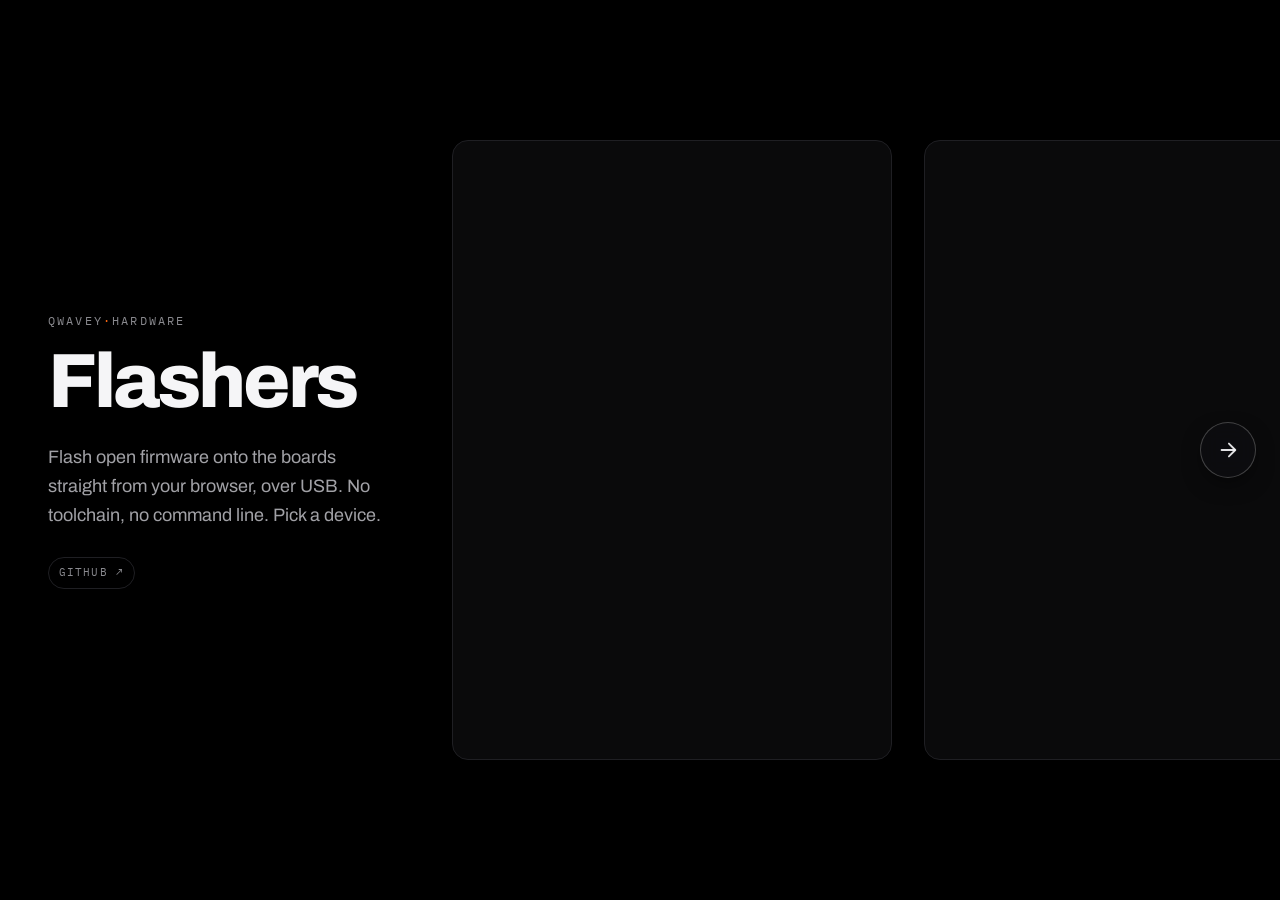
==== index.html @ 1fc9cad4 "hub: real inertia scroll + cheap hover paint during scroll Two things:    1. Scroll now has proper v" ====
<!doctype html>
<html lang="en">
<head>
<meta charset="utf-8">
<meta name="viewport" content="width=device-width, initial-scale=1">
<title>Flashers</title>
<meta name="description" content="Browser flashers for QWavey hardware. Flash firmware straight from the browser over USB — no toolchain, no command line.">
<meta name="color-scheme" content="dark">
<meta name="theme-color" content="#000000">
<link rel="icon" type="image/svg+xml" href="./favicon.svg">
<link rel="preconnect" href="https://fonts.googleapis.com">
<link rel="preconnect" href="https://fonts.gstatic.com" crossorigin>
<link href="https://fonts.googleapis.com/css2?family=Archivo:wght@400;500;600;700;800&family=IBM+Plex+Mono:wght@400;500;600&display=swap" rel="stylesheet">
<link rel="stylesheet" href="./css/style.css">
<style>
  /* ---- horizontal-scroll filmstrip ------------------------------------
     Layout: a fixed <header class="mast"> on the left, a horizontally-
     scrolling row of cards to its right. Vertical scroll is disabled;
     mouse-wheel deltaY is translated to scrollLeft by the script at the
     bottom of <body>. Native two-finger touchpad horizontal (deltaX) and
     Shift+wheel pass through unchanged. On phones (<640px) it falls back
     to a vertical stack. */

  /* Make <body> the scroll container (not <html>). Chromium in particular
     defers to whichever element gets explicit overflow AND has content
     wider than the viewport; when both got overflow-x:auto, one of them
     ended up as the actual scroller and window.scrollBy wrote to the
     wrong one, so mouse-wheel remap never moved the view. Now body is
     unambiguously the scroller and the JS writes to body.scrollLeft. */
  html {
    height: 100vh; height: 100svh;
    overflow: hidden;
    -webkit-tap-highlight-color: transparent;
  }
  * { -webkit-tap-highlight-color: transparent; }
  body {
    overflow-x: auto; overflow-y: hidden;
    height: 100vh; height: 100svh;
    /* NO `scroll-behavior: smooth` here — it caused the "slower =
       faster" bug. Reason: with smooth scroll on, `scrollLeft` returns
       the mid-animation interpolated value, so when back-to-back wheel
       events read scrollLeft to compute their next target they sample
       a value that hasn't caught up yet, and each event effectively
       overrides the previous instead of adding on top of it. JS below
       handles the smoothing with an explicit target-tracked lerp. */
    scroll-behavior: auto;
    scrollbar-width: none;      /* Firefox */
    -ms-overflow-style: none;   /* IE / old Edge */
    flex-direction: row; align-items: stretch;
    padding: 0; gap: 0;
  }
  body::-webkit-scrollbar { width: 0; height: 0; display: none; }

  /* --- fixed mast on the left, does NOT scroll with the cards --- */
  .mast {
    position: fixed; left: 0; top: 0;
    width: min(420px, 34vw); height: 100vh;
    padding: 40px 32px 40px 48px;
    display: flex; flex-direction: column; justify-content: center;
    text-align: left; margin: 0;
    background: linear-gradient(90deg, var(--black) 78%, rgba(0,0,0,0));
    z-index: 5; pointer-events: auto;
  }
  .mast h1 { font-size: clamp(48px, 6vw, 88px); line-height: .95; }
  .mast .eyebrow, .mast p { margin-left: 0; margin-right: 0; }
  .mast .mast-github {
    margin-top: 28px; font-family: "IBM Plex Mono", ui-monospace, monospace;
    font-size: 11px; letter-spacing: 0.1em; text-transform: uppercase;
    color: var(--gray-2); text-decoration: none; align-self: flex-start;
    padding: 6px 10px; border: 1px solid var(--line-1); border-radius: 999px;
    transition: color var(--d-2) var(--e-out), border-color var(--d-2) var(--e-out);
  }
  .mast .mast-github:hover { color: var(--white); border-color: var(--line-2); }

  /* --- .wrap becomes the horizontal filmstrip; left-padded to clear the
         fixed mast, right-padded so the last card has breathing room ---
         NOTE: perspective MUST NOT live on .wrap. Per CSS spec, `perspective`
         on an ancestor creates a new containing block for `position: fixed`
         descendants — the mast (which is inside .wrap) was then positioning
         itself relative to .wrap and scrolling horizontally with the cards
         instead of staying pinned to the viewport. Perspective now lives on
         .grid so only the cards get the 3D reference frame. */
  .wrap {
    max-width: none; width: auto;
    display: flex; flex-direction: row; align-items: center;
    gap: 32px; padding: 48px 96px 48px calc(min(420px, 34vw) + 32px);
    min-height: 100vh;
  }

  .grid {
    display: flex; flex-direction: row; gap: 32px;
    grid-template-columns: none;
    flex-shrink: 0;
    /* No perspective needed anymore — we swapped the 3D tilt for a flat
       lift + shadow hover (the pattern the ESP UI actually uses). */
  }

  /* --- card sizing (horizontal filmstrip variant) ---
     Deliberately ONE .card block, not two, and NO `animation` on it.
     The earlier version had a `cardFloat` animation with fill-mode:both
     that kept `transform: scale(1)` applied at animation-cascade level,
     which beats the JS-set inline `element.style.transform` in the
     cascade — the Dock fisheye was being written but immediately
     overridden by the animation's final keyframe. Not any more. */
  .card {
    position: relative;                       /* anchor for the repo chip */
    width: min(440px, 80vw); flex-shrink: 0;
    height: min(620px, 80vh);
    grid-template-rows: 1fr auto;
    z-index: 1;
    /* `contain: layout style paint` isolates the card from the rest of
       the page: transform/style changes inside a card can no longer
       force siblings or ancestors to re-layout. Big win because the JS
       Dock loop writes transform on cards every frame — without
       containment each write forces the grid to re-flow. */
    contain: layout style paint;
    /* Off-screen cards during horizontal scroll: skip rendering. The
       browser only paints cards near or in the viewport; scrolling
       becomes cheap because there's nothing to paint for the cards
       that are still off to the right. Needs an intrinsic size hint
       so the layout is stable BEFORE the browser renders them. */
    content-visibility: auto;
    contain-intrinsic-size: min(440px, 80vw) min(620px, 80vh);
    /* Cancel the .card { animation: cardIn } rule from the shared
       css/style.css. That animation's final keyframe has
       `transform: none` with fill-mode:both, which was overriding the
       JS-set inline transform at the CSS animation cascade level. */
    animation: none !important;
    /* JS writes element.style.transform every frame; do NOT list
       transform in the CSS transition and do NOT set it from a keyframe
       animation. The transition is for hover polish only. */
    transition:
      box-shadow 320ms cubic-bezier(0.4, 0, 0.2, 1),
      filter     320ms cubic-bezier(0.4, 0, 0.2, 1),
      border-color 220ms var(--e-out),
      background   220ms var(--e-out);
    will-change: transform;
    -webkit-tap-highlight-color: transparent;
    -webkit-touch-callout: none;
    outline: none;
  }
  .card .art { flex: 1; min-height: 0; overflow: hidden; }
  .card:focus { outline: none; }
  .card:focus-visible {
    outline: 2px solid rgba(255, 255, 255, 0.5);
    outline-offset: 4px;
  }
  /* Hover polish — no transform here. JS drives the scale. */
  .card:hover {
    border-color: rgba(255, 255, 255, 0.4);
    background: #14141a;
    filter: brightness(1.10);
    box-shadow:
      0 40px 70px -20px rgba(0, 0, 0, 0.95),
      0 0 0 1px rgba(255, 255, 255, 0.10) inset,
      0 0 60px -12px rgba(255, 255, 255, 0.15);
    z-index: 2;
  }
  /* During active scroll, drop the expensive hover paint (large blur
     shadow, filter, extra glow) — the browser was still painting the
     hovered card's shadow every scroll frame even with the doc-coord
     rect cache. `body.scrolling` is toggled by JS while the scroll RAF
     is live; the moment scroll settles the full hover polish returns. */
  body.scrolling .card:hover {
    filter: none;
    box-shadow: 0 12px 24px -12px rgba(0, 0, 0, 0.6);
    background: #101015;
  }

  /* Global cursor-following spotlight. NO CSS transition on transform —
     the previous version had `transition: transform 200ms` which was
     literally the lag the user was seeing (the light was easing toward
     the target instead of following live). JS sets transform directly
     every animation frame from the last known pointer position, so the
     light stays glued to the cursor. */
  .cursor-light {
    position: fixed; pointer-events: none;
    left: 0; top: 0; width: 520px; height: 520px; margin: -260px;
    border-radius: 50%;
    /* Plain rgba white radial — no mix-blend-mode. blend-modes on a
       fixed-position overlay force a full re-composite of everything
       under it on every scroll frame, which was blocking the scroll
       compositor. A slightly whiter gradient without blend gives the
       same "light source" feel and composites at zero cost. */
    background: radial-gradient(
      circle at center,
      rgba(255, 255, 255, 0.09),
      rgba(255, 255, 255, 0.03) 32%,
      rgba(255, 255, 255, 0) 65%
    );
    z-index: 3;
    opacity: 0;
    transform: translate3d(-9999px, -9999px, 0);
    /* Only opacity transitions (fade in/out); position is live. */
    transition: opacity 240ms ease;
    will-change: transform, opacity;
    /* Force its own compositor layer so it doesn't re-paint with the
       card behind it. */
    isolation: isolate;
    backface-visibility: hidden;
  }
  .cursor-light.on { opacity: 1; }
  /* (Removed the per-card ::after sheen and the cardFloat keyframes.
     The global .cursor-light spotlight above supplies the highlight,
     and the JS Dock fisheye drives the scale — the ::after and the
     keyframe animation only fought with them.) */

  /* --- repo chip that lives in the top-right of every card --- */
  .card-repo {
    position: absolute; top: 12px; right: 12px; z-index: 4;
    display: inline-flex; align-items: center; gap: 6px;
    padding: 6px 10px 6px 12px; border-radius: 999px;
    background: rgba(15, 15, 17, 0.72);
    border: 1px solid var(--line-1);
    color: var(--gray-1);
    font-family: "IBM Plex Mono", ui-monospace, monospace;
    font-size: 11px; letter-spacing: 0.06em; text-transform: uppercase;
    text-decoration: none; cursor: pointer;
    backdrop-filter: blur(8px); -webkit-backdrop-filter: blur(8px);
    transition: color var(--d-2) var(--e-out),
                border-color var(--d-2) var(--e-out),
                background var(--d-2) var(--e-out),
                transform var(--d-2) var(--e-out);
  }
  .card-repo:hover {
    color: var(--white); border-color: var(--line-2);
    background: rgba(24, 24, 28, 0.88);
  }
  .card-repo:active { transform: scale(0.96); }
  .card-repo .arr { font-size: 12px; line-height: 1; }

  /* --- scroll-hint: arrow-in-circle at the right edge, pulses toward the
     right; fades on first scroll and dismounts. The old thin scroll-thumb
     at the bottom is gone — it read as a broken control since it moved
     but users kept trying to drag it. --- */
  /* Two mirror hints — one on the right, one on the left. Only the
     right one shows at page load (jump-to-end). Once the user is at or
     near the right edge, the right hint fades out and the left one
     fades in (jump-back-to-start). Real <button>s so we get focus,
     Enter-to-activate, and correct AT semantics. */
  .scroll-hint {
    position: fixed; top: 50%;
    z-index: 10;
    width: 56px; height: 56px; border-radius: 50%;
    display: flex; align-items: center; justify-content: center;
    background: rgba(15, 15, 17, 0.72);
    border: 1px solid rgba(255, 255, 255, 0.22);
    color: rgba(245, 245, 247, 0.92);
    backdrop-filter: blur(10px); -webkit-backdrop-filter: blur(10px);
    box-shadow: 0 8px 24px -8px rgba(0, 0, 0, 0.8);
    cursor: pointer;
    padding: 0;
    opacity: 0; pointer-events: none;                 /* start hidden */
    transition: opacity .35s ease;
    transform: translateY(-50%);
  }
  .scroll-hint.right { right: 24px; animation: hintPulseR 2s cubic-bezier(0.28, 0.11, 0.32, 1) infinite; }
  .scroll-hint.left  { left:  24px; animation: hintPulseL 2s cubic-bezier(0.28, 0.11, 0.32, 1) infinite; }
  .scroll-hint.on { opacity: 1; pointer-events: auto; }
  .scroll-hint:hover {
    background: rgba(28, 28, 32, 0.86);
    border-color: rgba(255, 255, 255, 0.4);
    color: #fff;
  }
  .scroll-hint.right:active { transform: translateY(-50%) scale(0.94); }
  .scroll-hint.left:active  { transform: translateY(-50%) scale(0.94); }
  .scroll-hint svg { width: 22px; height: 22px; display: block; }
  @keyframes hintPulseR {
    0%, 100% { transform: translateY(-50%) translateX(0);   box-shadow: 0 8px 24px -8px rgba(0, 0, 0, 0.8); }
    50%      { transform: translateY(-50%) translateX(6px); box-shadow: 0 12px 28px -8px rgba(255, 255, 255, 0.18); }
  }
  @keyframes hintPulseL {
    0%, 100% { transform: translateY(-50%) translateX(0);    box-shadow: 0 8px 24px -8px rgba(0, 0, 0, 0.8); }
    50%      { transform: translateY(-50%) translateX(-6px); box-shadow: 0 12px 28px -8px rgba(255, 255, 255, 0.18); }
  }
  @media (prefers-reduced-motion: reduce) {
    html, body { scroll-behavior: auto; }
    .scroll-hint { animation: none; }
    .card { transition: none; animation: none; }
    .card::after { transition: none; }
  }

  /* --- mobile: fall back to vertical stack --- */
  @media (max-width: 640px) {
    html { overflow: visible; height: auto; }
    body { overflow-x: hidden; overflow-y: auto; height: auto;
           scrollbar-width: auto; -ms-overflow-style: auto; }
    body::-webkit-scrollbar { display: initial; width: 8px; height: 8px; }
    body { flex-direction: column; padding: var(--s-6) var(--s-5); }
    .mast { position: static; width: 100%; height: auto; padding: 0 0 24px; background: none; text-align: center; }
    .mast .mast-github { align-self: center; }
    .wrap { flex-direction: column; padding: 0; gap: var(--s-6); min-height: 0; perspective: none; }
    .grid { flex-direction: column; gap: 20px; }
    .card { width: 100%; height: auto; --rx: 0deg !important; --ry: 0deg !important; --lift: 0 !important; }
    .card:hover { transform: none; }
    .scroll-hint { display: none; }
  }
</style>
</head>
<body>

<div class="wrap">

  <header class="mast">
    <p class="eyebrow">QWavey<span class="dot">&middot;</span>hardware</p>
    <h1>Flashers</h1>
    <p>Flash open firmware onto the boards straight from your browser, over USB.
      No toolchain, no command line. Pick a device.</p>
    <a class="mast-github" href="https://github.com/QWavey" target="_blank" rel="noopener">GitHub &#8599;</a>
  </header>

  <main class="grid">

    <a class="card" href="./rubberless-ducky/">
      <div class="art"><svg viewBox="-151.6 0.0 1747.8 1400.0" xmlns="http://www.w3.org/2000/svg" class="device" aria-labelledby="figtitle" role="img">
  <title id="figtitle">USB Rubber Ducky Mk II (2022), traced from the Hak5 product photo — USB-A blade folded out, USB-C service port at the tail, microSD socket on the flank, SW1 button and X1 crystal on the reverse of the module.</title>

    <path class="shell" d="M1013.0 232.6 C1000.4 228.9 1002.9 230.1 997.0 230.4 C991.1 230.7 981.2 221.4 977.7 234.3 C974.2 247.1 984.2 293.7 976.1 307.5 C968.0 321.2 937.9 314.1 929.0 316.8 C920.1 319.6 924.2 319.8 922.8 324.0 C921.5 328.2 924.0 336.8 921.1 341.8 C918.1 346.8 907.9 325.7 905.0 354.0 C902.2 382.4 945.7 417.8 904.1 512.0 C862.5 606.2 700.3 843.8 655.4 919.0 C610.6 994.2 638.6 951.0 634.9 963.0 C631.2 975.0 632.5 983.3 633.1 991.0 C633.8 998.7 626.3 995.0 638.6 1009.0 C650.9 1023.0 694.0 1054.8 706.9 1075.0 C719.8 1095.2 713.6 1118.5 716.2 1130.0 C718.8 1141.5 720.0 1140.4 722.6 1143.9 C725.3 1147.3 727.4 1149.0 732.0 1150.7 C736.6 1152.4 740.3 1154.0 750.0 1153.9 C759.7 1153.7 779.1 1146.7 790.0 1149.9 C800.9 1153.1 811.1 1166.0 815.5 1173.0 C819.8 1180.0 813.6 1189.4 816.0 1192.1 C818.4 1194.8 826.2 1189.2 830.0 1189.0 C833.8 1188.9 837.5 1189.1 838.5 1191.3 C839.5 1193.4 846.2 1198.7 835.9 1202.0 C825.6 1205.3 786.3 1209.0 776.5 1211.1 C766.8 1213.2 754.7 1216.5 777.3 1214.7 C799.8 1213.0 886.0 1204.3 912.0 1200.7 C938.0 1197.2 930.6 1195.4 933.5 1193.5 C936.3 1191.6 935.7 1190.2 929.0 1189.3 C922.3 1188.3 899.6 1189.6 893.1 1187.9 C886.7 1186.2 885.8 1184.4 890.3 1179.1 C894.7 1173.7 910.5 1164.7 920.0 1155.9 C929.5 1147.1 941.1 1130.7 947.0 1126.3 C953.0 1121.8 954.3 1122.8 955.7 1129.1 C957.2 1135.4 948.6 1157.1 955.5 1164.1 C962.4 1171.0 986.3 1169.7 997.0 1170.9 C1007.7 1172.0 998.7 1173.8 1020.0 1170.9 C1041.3 1167.9 1106.4 1157.3 1125.0 1153.3 C1143.5 1149.3 1130.8 1180.5 1131.3 1146.9 C1131.9 1113.4 1123.3 985.5 1128.3 952.1 C1133.2 918.7 1154.7 948.3 1161.0 946.5 C1167.3 944.6 1166.0 985.7 1165.9 941.0 C1165.7 896.2 1158.4 730.8 1160.0 678.0 C1161.7 625.2 1173.1 641.8 1175.7 624.0 C1178.4 606.2 1179.1 592.0 1175.7 571.0 C1172.3 550.0 1159.5 529.7 1155.3 498.0 C1151.1 466.3 1154.2 402.1 1150.5 381.1 C1146.9 360.0 1137.2 376.8 1133.5 371.8 C1129.9 366.7 1138.0 357.3 1128.7 350.8 C1119.5 344.3 1087.3 349.3 1077.9 332.9 C1068.6 316.5 1083.3 269.2 1072.5 252.5 C1061.7 235.7 1025.6 236.2 1013.0 232.6 Z"/>
    <path class="shell" d="M290.2 581.2 C289.6 588.9 289.7 629.7 289.0 640.0 C288.3 650.3 286.8 643.0 286.0 643.0 C285.2 643.0 284.0 649.3 284.0 640.0 C284.0 630.7 286.1 595.6 285.8 587.2 C285.4 578.9 282.8 575.6 282.0 590.0 C281.3 604.4 280.9 661.1 281.2 673.8 C281.6 686.4 283.5 670.3 284.0 666.0 C284.5 661.7 283.7 651.3 284.0 648.0 C284.3 644.7 285.2 645.0 286.0 646.0 C286.8 647.0 288.7 647.2 289.0 654.0 C289.3 660.8 288.6 681.5 287.8 687.0 C287.0 692.5 285.1 688.5 284.2 687.0 C283.4 685.5 283.5 679.2 282.8 678.2 C282.1 677.2 280.1 677.9 280.0 681.0 C279.9 684.1 281.1 693.8 282.2 696.8 C283.4 699.8 286.4 698.2 287.0 699.0 C287.6 699.8 286.8 701.2 286.0 701.8 C285.2 702.3 283.1 700.9 282.2 702.2 C281.4 703.6 280.9 707.9 281.0 710.0 C281.1 712.1 282.4 715.1 282.8 714.8 C283.1 714.4 282.6 709.1 283.2 708.0 C283.9 706.9 286.6 685.8 286.8 708.0 C286.9 730.2 285.1 818.7 284.0 841.0 C282.9 863.3 280.9 846.5 280.2 842.0 C279.6 837.5 280.4 818.8 280.0 814.0 C279.6 809.2 278.5 808.2 278.0 813.0 C277.5 817.8 277.8 836.2 277.0 843.0 C276.1 849.8 273.2 850.7 273.0 854.0 C272.8 857.3 275.6 852.9 276.0 863.0 C276.4 873.1 274.6 906.1 275.2 914.8 C275.9 923.4 278.7 915.4 280.0 914.8 C281.3 914.1 281.3 911.0 283.0 911.0 C284.7 911.1 288.3 912.7 290.0 915.0 C291.7 917.3 293.0 922.5 293.0 925.0 C293.0 927.5 285.7 929.5 290.0 930.0 C294.3 930.5 313.7 929.0 319.0 928.0 C324.3 927.0 320.3 924.2 322.0 924.0 C323.7 923.8 299.9 926.7 329.0 927.0 C358.1 927.3 469.1 926.4 496.8 925.8 C524.4 925.1 498.1 923.3 495.0 923.0 C491.9 922.7 481.5 924.2 478.0 924.0 C474.5 923.8 474.7 924.1 474.2 922.0 C473.7 919.9 470.4 913.3 475.0 911.2 C479.6 909.2 497.3 913.3 501.8 909.8 C506.3 906.2 502.2 893.3 502.0 890.0 C501.7 886.8 500.6 888.4 500.2 890.2 C499.9 892.1 500.5 898.1 499.8 901.0 C499.1 903.9 497.3 906.6 496.0 907.8 C494.7 908.9 493.2 908.4 492.0 907.8 C490.8 907.1 490.8 904.2 489.0 904.0 C487.2 903.9 483.3 907.5 481.0 906.8 C478.7 906.1 476.2 904.5 475.2 900.0 C474.2 895.5 474.4 885.3 475.0 880.0 C475.6 874.7 478.8 872.5 479.0 868.0 C479.2 863.5 475.7 856.3 476.0 853.0 C476.3 849.7 481.2 849.5 481.0 848.0 C480.8 846.5 476.5 843.7 475.0 844.0 C473.5 844.4 473.0 843.7 472.0 850.0 C471.0 856.3 469.3 873.5 469.0 882.0 C468.7 890.5 469.0 897.0 470.0 901.0 C471.0 905.0 474.8 904.7 474.8 906.0 C474.8 907.3 471.3 909.1 470.0 909.0 C468.7 908.8 469.2 905.5 467.0 905.0 C464.8 904.5 456.7 905.2 457.0 906.0 C457.3 906.8 467.8 908.3 468.8 910.0 C469.8 911.7 463.0 914.3 463.0 916.0 C463.0 917.7 467.9 918.9 468.8 920.0 C469.6 921.1 471.0 922.6 468.0 922.8 C465.0 922.9 454.0 922.2 451.0 920.8 C448.0 919.4 451.6 915.5 449.8 914.2 C448.0 913.0 442.0 912.1 440.2 913.2 C438.4 914.3 440.4 919.4 439.0 920.8 C437.6 922.2 432.8 922.9 432.0 921.8 C431.2 920.6 434.0 916.0 434.0 914.0 C434.0 912.0 432.8 910.4 432.0 910.0 C431.2 909.7 434.1 911.6 429.0 912.0 C423.9 912.4 406.1 910.9 401.2 912.2 C396.4 913.5 402.0 918.0 400.0 919.8 C398.0 921.6 392.0 922.5 389.0 923.0 C386.0 923.5 383.5 923.6 382.0 922.8 C380.5 921.9 378.3 918.8 380.2 918.0 C382.2 917.2 391.5 918.7 393.8 917.8 C396.0 916.8 397.6 913.2 393.8 912.2 C390.0 911.3 375.0 911.0 371.0 912.0 C367.0 913.0 371.2 916.7 370.0 918.0 C368.8 919.3 365.5 920.2 364.0 920.0 C362.5 919.8 361.2 918.5 361.0 917.0 C360.8 915.5 368.1 912.0 362.8 911.2 C357.5 910.4 334.9 910.9 329.2 912.2 C323.6 913.5 330.0 917.5 329.0 919.0 C328.0 920.5 324.3 921.0 323.0 921.0 C321.7 921.0 321.1 920.3 321.0 919.0 C321.0 917.7 325.3 914.4 322.8 913.2 C320.3 912.1 310.1 911.9 306.0 912.0 C301.9 912.1 301.1 914.7 298.0 914.0 C294.9 913.3 288.9 919.2 287.2 908.0 C285.6 896.8 287.4 858.7 288.0 847.0 C288.6 835.3 291.1 840.5 291.0 838.0 C290.8 835.5 287.3 833.8 287.0 832.0 C286.7 830.2 289.0 829.7 289.0 827.0 C289.0 824.3 287.0 819.8 287.0 816.0 C287.0 812.2 288.7 814.7 289.0 804.0 C289.3 793.3 288.3 761.0 289.0 752.0 C289.7 743.0 292.0 749.8 293.0 750.2 C294.0 750.7 292.0 753.8 295.2 754.8 C298.4 755.7 308.5 755.3 312.0 756.0 C315.5 756.7 314.7 759.7 316.0 759.0 C317.3 758.3 322.5 752.8 320.0 752.0 C317.5 751.2 305.3 754.2 301.0 754.0 C296.7 753.8 296.0 752.4 294.0 750.8 C292.0 749.1 289.9 746.5 289.2 744.0 C288.6 741.5 289.5 737.3 290.2 736.0 C291.0 734.7 292.5 734.2 293.8 736.0 C295.1 737.8 296.0 744.8 298.0 746.8 C300.0 748.8 302.4 748.2 306.0 748.0 C309.6 747.8 317.2 748.9 319.8 745.8 C322.3 742.6 320.5 732.1 321.2 729.0 C321.9 725.9 323.0 726.4 324.0 727.0 C325.0 727.6 317.7 731.2 327.2 732.8 C336.7 734.3 371.4 735.0 381.0 736.2 C390.6 737.4 384.1 735.7 384.8 740.0 C385.4 744.3 384.7 758.2 385.0 762.0 C385.3 765.8 386.3 767.9 386.8 762.8 C387.3 757.6 388.3 736.8 388.0 731.0 C387.7 725.2 385.2 729.3 385.0 728.0 C384.8 726.7 387.4 723.4 386.8 723.2 C386.1 723.1 381.5 725.4 381.2 727.0 C380.9 728.6 385.0 731.7 385.0 733.0 C385.0 734.3 381.9 735.1 381.0 734.8 C380.1 734.5 380.9 731.9 379.8 731.2 C378.6 730.6 374.5 732.5 374.2 731.0 C373.9 729.5 378.4 724.0 378.0 722.0 C377.6 720.0 373.0 721.5 372.0 719.0 C371.0 716.5 371.7 709.3 372.0 707.0 C372.3 704.7 372.5 705.0 374.0 705.0 C375.5 705.0 379.8 704.8 380.8 707.0 C381.8 709.2 379.5 716.2 380.0 718.0 C380.5 719.8 383.1 720.5 383.8 718.0 C384.4 715.5 384.4 705.9 383.8 703.2 C383.1 700.6 381.0 703.0 380.0 702.0 C379.0 701.0 378.2 698.3 378.0 697.0 C377.8 695.7 378.0 694.9 379.0 694.2 C380.0 693.6 383.6 693.5 383.8 693.2 C383.9 693.0 381.0 693.5 380.0 692.8 C379.0 692.1 379.0 689.4 378.0 689.0 C377.0 688.7 374.8 690.9 374.0 690.8 C373.2 690.6 371.4 690.7 373.0 688.0 C374.6 685.3 381.9 678.9 383.8 674.8 C385.6 670.6 383.4 665.1 384.2 663.0 C385.1 660.9 388.1 659.3 388.8 662.0 C389.4 664.7 387.6 676.5 388.0 679.0 C388.4 681.5 390.3 680.3 391.0 677.0 C391.7 673.7 389.7 662.1 392.0 659.2 C394.3 656.4 403.0 658.0 405.0 660.0 C407.0 662.0 403.7 668.5 404.0 671.0 C404.3 673.5 406.3 676.3 407.0 675.0 C407.7 673.7 406.9 664.9 408.0 663.2 C409.1 661.6 412.6 663.4 413.8 665.0 C414.9 666.6 414.0 671.8 415.0 673.0 C416.0 674.2 419.3 673.8 419.8 672.0 C420.3 670.2 417.7 663.6 418.0 662.2 C418.3 660.9 421.1 663.1 421.8 664.0 C422.5 664.9 420.4 667.3 422.2 667.8 C424.1 668.2 431.3 668.7 432.8 666.8 C434.2 664.8 430.8 659.3 431.0 656.0 C431.2 652.7 428.7 648.4 434.0 647.2 C439.3 646.1 459.8 649.4 463.0 649.0 C466.2 648.6 454.6 647.6 453.2 645.0 C451.9 642.4 457.3 635.6 454.8 633.2 C452.2 630.8 441.1 631.8 438.0 630.8 C434.9 629.7 438.2 627.3 436.0 627.0 C433.8 626.7 427.7 629.3 425.0 629.0 C422.3 628.7 421.7 625.0 420.0 625.0 C418.3 625.0 426.6 629.6 415.0 629.0 C403.4 628.3 360.6 621.6 350.2 621.2 C339.9 620.9 350.1 625.5 353.0 626.8 C355.9 628.1 364.6 626.6 367.8 629.0 C370.9 631.4 371.9 639.0 371.8 641.0 C371.6 643.0 368.1 641.4 367.0 640.8 C365.9 640.2 366.3 637.7 365.0 637.2 C363.7 636.8 358.9 637.4 359.0 638.0 C359.2 638.6 364.6 638.7 365.8 641.0 C367.0 643.3 365.6 650.3 366.2 651.8 C366.9 653.3 369.1 651.1 369.8 650.0 C370.4 648.9 369.2 647.1 370.2 645.0 C371.3 642.9 374.5 638.5 376.0 637.2 C377.5 635.9 378.0 636.6 379.0 637.2 C380.0 637.9 382.5 639.4 382.0 641.0 C381.5 642.6 376.1 645.5 376.0 647.0 C376.0 648.5 381.0 648.7 381.8 650.0 C382.6 651.3 382.4 654.1 380.8 655.0 C379.2 655.9 373.9 650.1 372.2 655.2 C370.6 660.4 371.4 680.0 371.0 686.0 C370.6 692.0 370.8 689.8 369.8 691.0 C368.8 692.2 365.0 692.2 365.0 693.0 C365.1 693.8 369.2 691.7 370.0 696.0 C370.8 700.3 369.7 714.7 370.0 719.0 C370.3 723.3 372.0 720.2 372.0 722.0 C371.9 723.8 370.9 728.4 369.8 730.0 C368.6 731.6 366.0 732.2 365.0 731.8 C364.0 731.3 366.6 728.4 363.8 727.2 C360.9 726.1 352.4 725.2 348.0 725.0 C343.6 724.8 339.1 725.4 337.2 726.2 C335.4 727.1 337.3 729.2 336.8 730.0 C336.2 730.8 334.7 731.8 334.0 731.0 C333.3 730.2 336.4 726.6 332.8 725.2 C329.1 723.9 315.8 722.9 312.0 723.0 C308.2 723.1 309.4 725.2 310.2 725.8 C311.1 726.3 315.7 725.5 317.0 726.2 C318.2 726.9 318.6 729.2 317.8 730.0 C316.9 730.8 313.8 729.9 312.0 731.2 C310.2 732.5 308.8 736.5 307.0 737.8 C305.2 739.0 303.0 739.7 301.0 738.8 C299.0 737.8 295.9 735.1 295.2 732.0 C294.5 728.9 297.0 725.5 297.0 720.0 C297.0 714.5 295.8 703.0 295.0 699.0 C294.2 695.0 291.8 697.2 292.0 696.0 C292.2 694.8 295.3 694.5 296.0 692.0 C296.7 689.5 296.6 683.2 296.0 681.0 C295.4 678.8 292.9 680.0 292.2 679.0 C291.6 678.0 291.2 676.2 292.0 675.0 C292.8 673.8 296.0 676.0 297.0 672.0 C298.0 668.0 298.6 655.7 298.0 651.0 C297.4 646.3 294.0 647.5 293.2 644.0 C292.4 640.5 291.6 632.9 293.2 630.0 C294.8 627.1 300.8 627.9 302.8 626.8 C304.7 625.6 304.7 625.3 305.0 623.0 C305.2 620.7 303.4 615.0 304.2 613.0 C305.0 611.0 308.8 612.5 309.8 611.0 C310.7 609.5 309.1 605.6 310.0 604.2 C310.9 602.9 313.5 602.5 315.0 603.0 C316.5 603.5 319.0 604.7 319.0 607.0 C319.0 609.3 315.1 615.1 315.2 616.8 C315.4 618.5 318.6 616.5 320.0 617.2 C321.4 617.9 322.9 618.7 323.8 621.0 C324.6 623.3 324.6 629.1 325.2 630.8 C325.9 632.4 327.3 631.7 327.8 630.8 C328.3 629.8 327.7 626.3 328.2 625.0 C328.8 623.7 328.9 622.8 331.0 623.0 C333.1 623.2 339.3 624.9 340.8 626.0 C342.3 627.1 341.1 628.8 340.0 629.8 C338.9 630.7 333.1 631.7 334.2 631.8 C335.4 631.8 345.4 631.7 347.0 630.0 C348.6 628.2 345.8 622.8 343.8 621.2 C341.8 619.7 336.7 621.4 335.0 620.8 C333.3 620.1 335.9 618.4 333.8 617.2 C331.6 616.1 324.3 615.9 322.2 614.0 C320.1 612.1 320.2 608.2 321.0 606.0 C321.8 603.8 325.9 603.3 326.8 600.8 C327.6 598.3 326.5 591.7 326.0 591.0 C325.5 590.4 325.0 595.7 323.8 597.0 C322.6 598.3 320.5 599.3 319.0 599.0 C317.5 598.7 316.2 595.2 315.0 595.0 C313.8 594.8 313.5 597.9 312.0 598.0 C310.5 598.1 307.5 596.9 306.0 595.8 C304.5 594.6 303.7 590.7 303.2 591.2 C302.8 591.7 302.4 597.1 303.2 598.8 C304.0 600.4 307.4 599.1 308.0 601.0 C308.6 602.9 308.2 608.5 306.8 610.0 C305.3 611.5 300.8 611.8 299.2 610.0 C297.6 608.2 297.8 596.2 297.2 599.2 C296.6 602.2 296.5 623.1 295.8 628.0 C295.1 632.9 293.5 634.4 293.0 628.8 C292.5 623.1 293.5 601.9 293.0 594.0 C292.5 586.1 290.9 573.6 290.2 581.2 Z"/>
    <path class="shell" d="M315.0 333.2 C312.3 335.9 310.4 342.0 310.0 345.0 C309.7 348.0 312.5 346.8 313.0 351.0 C313.5 355.2 313.7 363.0 313.0 370.0 C312.3 377.0 309.4 388.7 309.0 393.0 C308.7 397.3 311.1 395.1 311.0 396.0 C310.8 396.9 309.2 395.4 308.2 398.2 C307.2 401.1 305.2 404.9 305.0 413.0 C304.9 421.1 306.2 440.7 307.2 447.0 C308.3 453.3 309.9 451.8 311.2 450.8 C312.5 449.8 314.5 443.8 315.0 441.0 C315.5 438.2 313.6 437.0 314.2 434.0 C314.9 431.0 318.4 425.2 319.0 423.0 C319.6 420.8 319.3 421.2 318.0 421.0 C316.7 420.9 312.6 423.5 311.2 422.0 C309.9 420.5 309.7 416.2 310.0 412.0 C310.3 407.8 311.9 399.7 313.2 397.0 C314.6 394.3 316.4 395.7 318.0 396.0 C319.6 396.3 321.5 399.1 323.0 398.8 C324.5 398.4 323.2 394.5 327.0 394.0 C330.8 393.5 341.1 391.0 345.8 396.0 C350.5 401.0 340.7 416.1 355.2 423.8 C369.8 431.4 415.7 438.3 433.0 441.8 C450.3 445.3 454.1 444.7 458.8 444.8 C463.4 444.8 460.3 441.9 461.0 442.0 C461.7 442.2 458.7 444.4 463.2 445.8 C467.7 447.1 482.5 452.8 488.0 450.0 C493.5 447.2 493.9 432.7 496.2 429.0 C498.5 425.3 500.2 427.7 502.0 428.0 C503.8 428.3 506.0 419.5 506.8 431.0 C507.6 442.5 507.3 485.0 507.0 497.0 C506.7 509.0 505.0 501.3 505.0 503.0 C505.0 504.7 506.8 486.5 507.0 507.0 C507.2 527.5 505.9 605.9 506.0 626.0 C506.1 646.1 507.0 667.4 507.8 627.8 C508.6 588.1 511.2 427.7 510.8 388.2 C510.3 348.8 506.2 385.4 505.0 391.0 C503.8 396.6 506.1 416.0 503.8 422.0 C501.5 428.0 493.6 425.1 491.2 427.2 C488.9 429.4 490.8 432.6 489.8 435.0 C488.7 437.4 486.5 440.6 485.0 441.8 C483.5 442.9 482.3 442.7 481.0 441.8 C479.7 440.8 477.4 440.0 477.2 436.0 C477.0 432.0 481.0 422.7 480.0 418.0 C479.0 413.3 472.6 409.2 471.0 408.0 C469.4 406.9 469.6 410.0 470.2 411.0 C470.9 412.0 473.6 412.2 474.8 414.0 C475.9 415.8 477.1 419.0 477.0 422.0 C476.9 425.0 474.2 428.8 474.0 432.0 C473.8 435.2 476.0 438.9 476.0 441.0 C476.0 443.1 475.3 444.1 474.0 444.8 C472.7 445.4 469.2 445.7 468.0 444.8 C466.8 443.8 472.3 441.3 466.8 439.0 C461.3 436.7 441.0 433.6 435.0 430.8 C429.0 427.9 431.2 421.5 431.0 422.0 C430.8 422.6 435.3 431.9 433.8 434.0 C432.3 436.1 424.8 435.5 422.0 434.8 C419.2 434.1 418.6 433.1 417.2 430.0 C415.8 426.9 417.5 419.2 413.8 416.2 C410.1 413.2 398.3 412.4 395.0 412.0 C391.8 411.6 393.6 413.1 394.2 413.8 C394.9 414.4 396.8 413.5 398.8 416.0 C400.8 418.5 404.7 426.8 406.2 428.8 C407.7 430.8 408.2 429.5 408.0 428.0 C407.8 426.5 405.2 421.7 405.0 420.0 C404.8 418.3 405.4 417.5 407.0 418.0 C408.6 418.5 413.4 421.5 414.8 423.0 C416.1 424.5 415.6 425.2 415.0 427.0 C414.4 428.8 412.5 432.9 411.0 434.0 C409.5 435.1 408.0 434.8 406.0 433.8 C404.0 432.8 400.8 428.5 399.0 428.0 C397.2 427.5 396.2 431.6 395.0 430.8 C393.8 430.0 394.8 424.4 392.0 423.2 C389.2 422.1 383.7 425.0 378.0 423.8 C372.3 422.6 362.2 420.0 358.0 416.0 C353.8 412.0 355.1 404.5 352.8 400.0 C350.4 395.5 346.6 390.7 343.8 389.2 C341.0 387.7 338.9 391.2 336.0 391.0 C333.1 390.8 328.1 390.6 326.2 388.0 C324.4 385.4 325.6 377.4 324.8 375.2 C323.9 373.0 322.1 375.6 321.0 374.8 C319.9 373.9 318.9 375.1 318.2 370.0 C317.5 364.9 316.5 349.3 317.0 344.0 C317.5 338.7 318.5 340.3 321.0 338.0 C323.5 335.7 331.1 331.5 332.0 330.0 C332.8 328.5 328.8 328.5 326.0 329.0 C323.2 329.5 317.7 330.5 315.0 333.2 Z"/>
    <path class="shell" d="M939.0 735.0 C929.7 736.8 915.9 745.2 911.0 748.2 C906.1 751.2 910.9 751.8 909.8 753.0 C908.6 754.2 906.3 753.4 904.0 755.2 C901.7 757.1 899.8 758.5 896.2 764.0 C892.6 769.5 886.4 777.7 882.2 788.0 C878.0 798.3 873.0 813.3 871.0 826.0 C869.0 838.7 869.5 853.3 870.0 864.0 C870.5 874.7 871.7 880.3 874.2 890.0 C876.7 899.7 880.6 912.5 885.2 922.0 C889.8 931.5 899.4 941.5 901.8 947.0 C904.1 952.5 898.9 954.0 899.2 954.8 C899.6 955.6 902.9 953.4 903.8 951.8 C904.7 950.1 907.4 950.1 904.8 945.0 C902.2 939.9 891.1 926.2 888.2 921.0 C885.4 915.8 888.4 915.7 887.8 914.0 C887.1 912.3 885.2 913.6 884.2 911.0 C883.2 908.4 882.6 900.6 881.8 898.2 C880.9 895.9 880.5 901.5 879.2 897.0 C877.9 892.5 874.7 877.0 874.0 871.0 C873.3 865.0 875.3 863.2 875.0 861.0 C874.6 858.8 872.2 860.2 872.0 858.0 C871.8 855.8 874.0 851.7 874.0 848.0 C874.0 844.3 871.3 843.0 872.0 836.0 C872.7 829.0 876.4 812.0 878.2 806.0 C880.0 800.0 881.6 802.8 882.8 799.8 C883.9 796.8 883.6 792.3 885.2 788.0 C886.8 783.7 890.1 776.7 892.2 774.0 C894.3 771.3 896.8 772.8 897.8 771.8 C898.8 770.8 896.2 770.9 898.2 768.0 C900.3 765.1 903.7 758.9 910.0 754.2 C916.3 749.6 929.2 742.9 936.0 740.2 C942.8 737.5 946.0 737.9 951.0 738.0 C956.0 738.2 960.3 739.0 966.0 741.2 C971.7 743.4 978.7 746.8 985.0 751.2 C991.3 755.7 999.3 762.4 1004.0 768.0 C1008.7 773.6 1010.8 781.5 1013.2 785.0 C1015.7 788.5 1017.1 786.8 1018.8 789.0 C1020.4 791.2 1022.9 795.3 1023.0 798.0 C1023.1 800.7 1018.9 803.6 1019.2 805.0 C1019.6 806.4 1023.4 804.7 1025.0 806.2 C1026.6 807.7 1027.1 807.2 1028.8 814.0 C1030.5 820.8 1034.3 839.3 1035.0 847.0 C1035.7 854.7 1033.0 855.5 1033.0 860.0 C1033.0 864.5 1036.0 864.8 1035.0 874.0 C1034.0 883.2 1028.7 907.8 1026.8 915.0 C1024.8 922.2 1023.9 915.6 1023.2 917.2 C1022.6 918.9 1025.8 919.2 1022.8 925.0 C1019.7 930.8 1011.5 944.7 1005.0 952.0 C998.5 959.3 991.2 964.8 984.0 968.8 C976.8 972.8 969.5 975.2 962.0 976.0 C954.5 976.8 946.3 975.7 939.0 973.8 C931.7 971.8 921.6 965.4 918.2 964.2 C914.9 963.1 916.3 964.7 919.0 967.0 C921.7 969.2 927.0 975.6 934.2 977.8 C941.4 979.9 953.9 980.7 962.0 980.0 C970.1 979.3 977.0 976.5 983.0 973.8 C989.0 971.1 992.0 969.6 998.0 963.8 C1004.0 958.0 1012.8 949.5 1018.8 939.0 C1024.8 928.5 1030.6 911.5 1033.8 901.0 C1037.0 890.5 1037.3 885.2 1038.0 876.0 C1038.7 866.8 1038.9 856.0 1038.0 846.0 C1037.1 836.0 1034.8 824.3 1032.8 816.0 C1030.8 807.7 1030.3 804.7 1025.8 796.0 C1021.3 787.3 1011.3 771.3 1006.0 764.0 C1000.7 756.7 1000.5 756.7 994.0 752.2 C987.5 747.8 976.2 740.1 967.0 737.2 C957.8 734.4 948.3 733.2 939.0 735.0 Z"/>
    <path class="shell" d="M906.8 528.2 C864.8 588.1 699.8 862.7 656.2 936.0 C612.6 1009.3 646.8 959.8 645.0 968.0 C643.2 976.2 644.7 980.5 645.2 985.0 C645.7 989.5 646.6 991.7 648.2 995.0 C649.8 998.3 651.4 1002.8 655.0 1004.8 C658.6 1006.8 666.0 1007.0 670.0 1007.0 C674.0 1007.0 672.9 1007.8 679.0 1004.8 C685.1 1001.8 702.3 992.0 706.8 989.0 C711.3 986.0 707.9 987.1 706.0 987.0 C704.1 986.9 697.2 987.4 695.2 988.2 C693.2 989.0 695.5 990.4 694.0 991.8 C692.5 993.2 688.3 996.0 686.0 996.8 C683.7 997.5 681.4 995.5 680.2 996.2 C679.0 996.9 679.7 999.9 678.8 1001.0 C677.9 1002.1 676.5 1003.3 675.0 1003.0 C673.5 1002.7 671.5 999.1 670.0 999.0 C668.5 999.0 667.5 1002.1 666.0 1002.8 C664.5 1003.4 663.2 1003.6 661.0 1002.8 C658.8 1002.0 655.0 1000.1 653.0 998.0 C651.0 995.9 650.0 993.5 649.2 990.0 C648.4 986.5 646.5 985.2 648.0 977.0 C649.5 968.8 643.8 967.3 658.2 941.0 C672.7 914.7 699.3 877.0 734.8 819.0 C770.3 761.0 843.9 637.5 871.2 593.0 C898.6 548.5 893.8 558.7 899.0 552.2 C904.3 545.7 901.8 549.9 902.8 554.0 C903.8 558.1 904.2 573.2 905.0 577.0 C905.8 580.8 907.5 585.1 907.8 577.0 C908.1 568.9 948.7 468.4 906.8 528.2 Z"/>
    <path class="shell" d="M1066.8 439.2 C1070.9 435.2 1060.3 438.8 1053.0 443.2 C1045.7 447.7 1030.5 459.2 1023.0 466.0 C1015.5 472.8 1012.4 477.2 1008.2 484.0 C1004.0 490.8 1002.6 498.2 997.8 507.0 C993.0 515.8 983.0 530.0 979.2 537.0 C975.4 544.0 982.0 535.5 974.8 549.0 C967.5 562.5 943.2 606.3 935.8 618.0 C928.4 629.7 931.2 617.4 930.2 619.2 C929.2 621.1 931.6 625.0 929.8 629.0 C927.9 633.0 922.2 638.0 919.2 643.0 C916.2 648.0 913.9 656.0 911.8 659.0 C909.6 662.0 907.2 660.0 906.2 661.2 C905.2 662.4 909.9 658.4 905.8 666.0 C901.6 673.6 889.6 691.7 881.2 707.0 C872.9 722.3 865.3 741.2 855.8 758.0 C846.3 774.8 835.8 788.5 824.2 808.0 C812.6 827.5 798.2 852.8 786.2 875.2 C774.2 897.7 755.5 934.8 752.2 942.8 C749.0 950.7 730.0 987.3 766.8 923.0 C803.6 858.7 931.7 629.5 973.2 557.0 C1014.7 484.5 1008.6 500.5 1015.8 487.8 C1022.9 475.1 1014.7 483.9 1016.2 481.0 C1017.8 478.1 1023.1 471.9 1025.0 470.2 C1026.9 468.6 1027.4 469.9 1027.8 471.0 C1028.1 472.1 1026.9 475.9 1027.2 476.8 C1027.6 477.6 1029.0 477.0 1030.0 476.0 C1030.9 475.0 1033.3 471.9 1033.0 471.0 C1032.7 470.1 1028.8 471.4 1028.0 470.8 C1027.2 470.1 1021.5 472.5 1028.0 467.2 C1034.5 462.0 1062.6 443.2 1066.8 439.2 Z"/>
    <path class="shell" d="M1093.0 477.0 C1090.6 476.9 1090.2 478.4 1092.2 479.8 C1094.2 481.2 1099.6 481.3 1105.0 485.2 C1110.4 489.1 1118.8 495.0 1124.8 503.0 C1130.7 511.0 1137.4 525.3 1140.8 533.0 C1144.2 540.7 1144.0 541.3 1145.0 549.0 C1146.0 556.7 1148.0 567.7 1147.0 579.0 C1146.0 590.3 1141.1 610.5 1138.8 617.0 C1136.5 623.5 1135.6 614.9 1133.2 618.2 C1130.9 621.6 1128.0 632.0 1124.8 637.0 C1121.6 642.0 1118.5 644.7 1114.0 648.0 C1109.5 651.3 1102.2 655.3 1098.0 656.8 C1093.8 658.3 1092.5 657.6 1089.0 656.8 C1085.5 656.0 1080.5 653.8 1077.0 651.8 C1073.5 649.8 1070.4 647.4 1068.0 645.0 C1065.6 642.6 1064.4 638.7 1062.8 637.2 C1061.2 635.7 1058.7 637.2 1058.2 636.0 C1057.7 634.8 1060.4 631.7 1059.8 630.0 C1059.1 628.3 1055.6 628.6 1054.2 626.0 C1052.9 623.4 1052.9 616.9 1051.8 614.2 C1050.6 611.5 1048.2 612.5 1047.2 610.0 C1046.2 607.5 1046.4 601.2 1045.8 599.2 C1045.1 597.2 1043.4 599.0 1043.2 598.0 C1043.1 597.0 1045.4 595.7 1045.0 593.0 C1044.6 590.3 1041.3 589.0 1041.0 582.0 C1040.7 575.0 1043.5 556.7 1043.0 551.0 C1042.5 545.3 1038.1 549.3 1038.0 548.0 C1038.0 546.7 1041.9 545.7 1042.8 543.0 C1043.7 540.3 1039.5 538.1 1043.2 532.0 C1046.9 525.9 1059.2 511.1 1065.0 506.2 C1070.8 501.4 1074.7 503.5 1078.0 503.0 C1081.3 502.5 1081.5 502.0 1085.0 503.2 C1088.5 504.4 1093.9 506.2 1099.0 510.2 C1104.1 514.2 1111.3 521.7 1115.8 527.0 C1120.2 532.3 1123.2 536.2 1125.8 542.0 C1128.3 547.8 1129.9 558.6 1131.2 561.8 C1132.6 564.9 1134.9 565.3 1134.0 561.0 C1133.1 556.7 1128.8 542.8 1125.8 536.0 C1122.8 529.2 1120.2 525.3 1115.8 520.0 C1111.3 514.7 1103.8 507.8 1099.0 504.2 C1094.2 500.6 1092.2 499.2 1087.0 498.2 C1081.8 497.2 1072.7 497.4 1068.0 498.2 C1063.3 499.0 1062.0 500.5 1059.0 503.0 C1056.0 505.5 1053.0 509.0 1050.2 513.0 C1047.4 517.0 1044.6 521.3 1042.2 527.0 C1039.9 532.7 1037.4 538.5 1036.2 547.0 C1035.0 555.5 1034.5 568.7 1035.0 578.0 C1035.5 587.3 1036.2 593.3 1039.2 603.0 C1042.2 612.7 1048.1 627.3 1053.2 636.0 C1058.3 644.7 1065.2 650.7 1070.0 655.0 C1074.8 659.3 1077.3 660.5 1082.0 661.8 C1086.7 663.1 1094.2 663.3 1098.0 663.0 C1101.8 662.7 1100.3 663.0 1105.0 659.8 C1109.7 656.6 1121.1 649.8 1126.0 644.0 C1130.9 638.2 1132.1 628.2 1134.2 625.0 C1136.3 621.8 1138.0 623.8 1138.8 625.0 C1139.5 626.2 1140.0 628.7 1138.8 632.0 C1137.5 635.3 1132.9 641.2 1131.2 645.0 C1129.6 648.8 1130.3 652.2 1128.8 655.0 C1127.2 657.8 1125.8 659.7 1122.0 661.8 C1118.2 663.8 1108.9 665.7 1106.2 667.2 C1103.6 668.7 1105.3 670.1 1106.2 670.8 C1107.2 671.4 1108.2 672.8 1112.0 671.0 C1115.8 669.2 1123.9 666.3 1129.0 660.0 C1134.1 653.7 1139.5 642.8 1142.8 633.0 C1146.1 623.2 1147.8 612.8 1149.0 601.0 C1150.2 589.2 1151.0 574.2 1150.0 562.0 C1149.0 549.8 1146.6 538.7 1142.8 528.0 C1138.9 517.3 1132.8 506.0 1126.8 498.0 C1120.8 490.0 1112.4 483.7 1106.8 480.2 C1101.2 476.7 1095.4 477.1 1093.0 477.0 Z"/>
    <path class="shell" d="M460.0 633.0 C456.5 633.3 458.5 636.6 461.0 637.8 C463.5 638.9 472.3 638.3 474.8 640.0 C477.2 641.7 476.9 646.6 475.8 648.0 C474.7 649.4 469.7 647.2 468.2 648.2 C466.8 649.2 466.0 653.2 467.0 654.0 C468.0 654.8 472.4 652.9 474.0 653.2 C475.6 653.6 477.1 654.4 476.8 656.0 C476.4 657.6 472.0 661.2 472.0 663.0 C472.0 664.8 476.6 665.7 477.0 667.0 C477.3 668.3 475.5 670.4 474.0 670.8 C472.5 671.1 469.7 668.7 468.2 669.2 C466.7 669.7 467.0 673.1 465.0 673.8 C463.0 674.4 457.2 672.2 456.2 673.2 C455.2 674.3 458.5 675.1 459.0 680.0 C459.5 684.9 458.6 699.4 459.2 702.8 C459.9 706.1 462.3 704.1 463.0 700.0 C463.7 695.9 461.6 682.5 463.2 678.0 C464.9 673.5 469.7 673.7 473.0 673.2 C476.3 672.7 480.9 671.0 482.8 675.0 C484.6 679.0 484.3 690.9 484.0 697.0 C483.7 703.1 483.8 709.3 481.0 711.8 C478.2 714.3 470.0 712.4 467.0 712.0 C464.0 711.5 464.3 708.9 463.0 709.0 C461.7 709.2 456.7 712.0 459.0 713.0 C461.3 714.0 473.2 714.4 477.0 715.2 C480.8 716.0 480.9 708.5 481.8 718.0 C482.6 727.5 481.5 762.9 482.0 772.0 C482.5 781.1 484.3 773.6 485.0 772.8 C485.7 771.9 485.4 768.3 486.2 767.0 C487.1 765.7 488.4 765.3 490.0 765.0 C491.6 764.7 494.5 764.6 496.0 765.2 C497.5 765.9 498.2 766.5 498.8 769.0 C499.4 771.5 500.4 777.3 499.8 780.0 C499.1 782.7 495.2 783.3 495.0 785.0 C494.9 786.7 498.5 787.8 498.8 790.0 C499.1 792.2 497.0 795.8 497.0 798.0 C497.0 800.2 499.6 801.2 498.8 803.0 C497.9 804.8 493.8 808.0 492.0 809.0 C490.2 810.0 489.6 809.8 488.0 808.8 C486.4 807.8 483.2 806.6 482.2 803.0 C481.3 799.4 481.3 790.0 482.2 787.0 C483.2 784.0 487.7 786.3 488.0 785.0 C488.3 783.7 485.1 780.0 484.0 779.0 C482.9 778.0 481.9 778.2 481.2 779.2 C480.5 780.2 480.7 783.5 479.8 785.0 C478.9 786.5 480.0 788.3 476.0 788.0 C472.0 787.7 462.7 783.8 456.0 783.0 C449.3 782.2 440.0 783.3 436.0 783.0 C432.0 782.7 435.0 781.0 432.0 781.0 C429.0 781.0 420.3 780.7 418.0 783.0 C415.7 785.3 417.5 793.0 418.0 795.0 C418.5 797.0 420.4 796.0 420.8 795.0 C421.1 794.0 418.5 790.6 420.0 789.2 C421.5 787.9 428.4 783.5 429.8 787.0 C431.1 790.5 427.5 805.2 428.0 810.0 C428.6 814.8 433.1 814.2 433.0 816.0 C432.8 817.8 427.0 820.0 427.0 821.0 C427.0 822.0 430.8 822.2 433.0 822.0 C435.2 821.8 439.9 822.0 440.0 820.0 C440.0 818.0 434.4 815.3 433.2 810.0 C432.1 804.7 430.2 791.7 433.0 788.0 C435.8 784.3 447.0 786.2 450.0 788.0 C453.0 789.8 449.4 795.2 451.2 799.0 C453.0 802.8 459.2 809.3 461.0 811.0 C462.8 812.6 462.9 811.2 461.8 809.0 C460.6 806.8 455.5 801.2 454.2 798.0 C452.9 794.8 453.7 792.0 454.0 790.0 C454.3 788.0 454.2 786.7 456.0 786.2 C457.8 785.8 462.3 784.8 465.0 787.2 C467.7 789.7 469.4 798.5 472.0 801.0 C474.6 803.5 479.1 800.5 480.8 802.0 C482.5 803.5 479.2 807.6 482.2 809.8 C485.2 811.9 496.5 811.5 498.8 815.0 C501.1 818.5 498.6 828.2 496.0 831.0 C493.4 833.8 485.0 831.2 483.0 832.0 C481.1 832.8 482.6 835.1 484.2 835.8 C485.9 836.5 490.9 835.7 493.0 836.2 C495.1 836.8 495.5 836.5 497.0 839.0 C498.5 841.5 500.8 849.5 502.0 851.0 C503.2 852.5 503.2 883.2 504.0 848.0 C504.8 812.8 506.9 675.0 507.0 640.0 C507.0 605.0 504.8 639.1 504.2 638.0 C503.7 636.9 504.8 634.0 503.8 633.2 C502.8 632.4 498.9 630.5 498.2 633.2 C497.6 636.0 502.9 647.3 500.0 649.8 C497.1 652.2 484.7 649.1 481.0 648.0 C477.3 646.9 477.9 645.0 478.0 643.0 C478.1 641.0 484.8 637.9 481.8 636.2 C478.8 634.6 463.5 632.8 460.0 633.0 Z"/>
    <path class="shell" d="M502.8 928.2 C501.6 882.4 500.8 930.4 494.0 931.0 C487.2 931.6 467.7 931.2 462.0 932.0 C456.3 932.8 456.9 935.8 460.0 936.0 C463.2 936.2 475.2 933.5 481.0 933.0 C486.8 932.5 492.3 932.7 495.0 933.0 C497.7 933.3 496.8 923.7 497.0 935.0 C497.2 946.3 495.7 987.5 496.0 1001.0 C496.3 1014.5 498.3 999.5 499.0 1016.0 C499.7 1032.5 500.4 1068.7 500.0 1100.0 C499.6 1131.3 510.4 1184.5 496.8 1204.0 C483.1 1223.5 431.5 1215.1 418.0 1216.8 C404.5 1218.4 416.3 1219.8 416.0 1214.0 C415.7 1208.2 417.0 1188.0 416.0 1182.0 C415.0 1176.0 411.5 1178.4 410.0 1178.0 C408.5 1177.7 406.7 1179.3 407.0 1180.0 C407.3 1180.7 410.8 1180.3 411.8 1182.0 C412.8 1183.7 413.0 1184.0 413.0 1190.0 C413.0 1196.0 426.7 1210.9 412.0 1217.8 C397.3 1224.6 341.0 1229.1 325.0 1231.0 C309.0 1232.9 318.8 1229.0 316.0 1229.0 C313.2 1229.0 314.5 1232.0 308.0 1231.0 C301.5 1229.9 282.8 1225.3 277.0 1222.8 C271.2 1220.3 273.3 1223.3 273.0 1216.0 C272.7 1208.7 275.0 1191.0 275.0 1179.0 C275.0 1167.0 273.8 1136.6 273.0 1144.0 C272.2 1151.5 265.6 1209.0 270.2 1223.8 C274.9 1238.6 292.9 1231.1 301.0 1232.8 C309.1 1234.5 285.7 1238.5 319.0 1234.0 C352.3 1229.5 470.2 1257.0 500.8 1206.0 C531.4 1155.0 503.9 974.1 502.8 928.2 Z"/>
    <path class="shell" d="M363.0 100.0 C360.3 99.5 352.7 99.5 351.0 102.0 C349.4 104.5 353.5 93.3 353.0 115.0 C352.5 136.7 348.7 208.3 348.0 232.0 C347.3 255.7 349.3 251.7 349.0 257.0 C348.6 262.3 345.0 259.5 346.0 264.0 C347.0 268.5 355.6 280.9 354.8 284.0 C353.9 287.1 344.3 284.4 341.0 282.8 C337.7 281.1 335.2 303.6 335.0 274.0 C334.8 244.4 339.5 133.2 340.0 105.2 C340.5 77.2 339.2 78.0 338.0 106.0 C336.8 134.0 338.6 245.8 332.8 273.0 C326.9 300.2 307.5 267.8 303.0 269.0 C298.5 270.2 306.0 276.3 306.0 280.0 C306.0 283.7 302.9 288.7 303.2 291.0 C303.5 293.3 307.0 296.4 307.8 293.8 C308.6 291.1 307.5 278.4 308.0 275.0 C308.5 271.6 309.7 271.4 311.0 273.2 C312.3 275.1 315.1 281.6 316.0 286.0 C316.9 290.4 314.7 297.5 316.2 299.8 C317.7 302.1 323.2 300.2 325.0 299.8 C326.8 299.3 327.0 299.3 327.0 297.0 C326.9 294.7 326.2 289.0 324.8 286.0 C323.3 283.0 319.0 281.0 318.2 279.0 C317.4 277.0 318.0 274.7 320.0 274.2 C322.0 273.8 326.4 274.6 330.0 276.2 C333.6 277.8 339.6 280.2 341.8 284.0 C344.0 287.8 343.3 295.5 343.0 299.0 C342.7 302.5 340.4 303.0 340.0 305.0 C339.6 307.0 341.1 309.7 340.8 311.0 C340.4 312.3 337.7 312.0 338.0 313.0 C338.4 314.0 341.8 317.1 343.0 317.0 C344.2 316.8 343.8 313.1 345.0 312.2 C346.2 311.4 347.7 313.0 350.0 311.8 C352.3 310.6 357.5 306.8 359.0 305.0 C360.5 303.2 359.4 302.2 358.8 301.0 C358.1 299.8 355.0 299.3 355.0 298.0 C355.1 296.7 358.0 298.3 359.0 293.0 C360.0 287.7 360.2 292.5 361.0 266.0 C361.8 239.5 363.0 160.8 364.0 134.0 C365.0 107.2 367.1 110.7 367.0 105.0 C366.8 99.3 365.7 100.5 363.0 100.0 Z"/>
    <path class="shell" d="M424.0 813.0 C424.9 812.4 425.3 810.6 423.8 810.2 C422.3 809.9 418.5 811.5 415.0 811.0 C411.5 810.5 406.0 806.7 403.0 807.0 C400.0 807.4 398.7 812.2 397.0 813.0 C395.3 813.8 394.0 812.7 393.0 811.8 C392.0 810.8 392.3 808.0 391.0 807.2 C389.7 806.4 386.2 808.3 385.2 807.0 C384.2 805.7 381.9 800.7 385.0 799.2 C388.1 797.7 399.5 797.7 404.0 798.0 C408.5 798.3 409.8 800.8 412.0 801.0 C414.2 801.2 417.3 799.8 417.0 799.0 C416.7 798.2 411.2 798.8 410.2 796.0 C409.2 793.2 411.3 784.3 411.0 782.0 C410.7 779.7 408.6 780.6 408.2 782.2 C407.9 783.9 409.2 789.7 409.0 792.0 C408.8 794.3 408.5 795.3 407.0 795.8 C405.5 796.3 401.7 797.1 400.2 795.0 C398.7 792.9 398.7 784.5 398.0 783.0 C397.3 781.5 396.1 784.2 396.0 786.0 C396.0 787.8 397.9 792.2 397.8 794.0 C397.6 795.8 396.3 796.4 395.0 796.8 C393.7 797.1 390.7 797.3 390.0 796.0 C389.3 794.7 391.5 792.0 391.0 789.0 C390.5 786.0 387.7 781.5 387.0 778.0 C386.3 774.5 387.4 769.7 386.8 768.2 C386.1 766.7 383.7 766.9 383.2 769.0 C382.7 771.1 385.4 778.8 383.8 781.0 C382.1 783.2 373.7 781.2 373.2 782.2 C372.7 783.2 379.8 785.5 380.8 787.0 C381.7 788.5 380.3 790.7 379.0 791.0 C377.7 791.3 375.5 789.0 373.0 789.0 C370.5 789.0 366.0 791.2 364.0 791.0 C362.0 790.8 362.5 788.2 361.0 788.0 C359.5 787.8 356.5 791.1 355.0 789.8 C353.5 788.4 353.0 779.9 352.0 780.0 C351.0 780.2 351.0 789.6 349.0 790.8 C347.0 791.9 342.2 787.2 340.0 787.0 C337.8 786.9 338.7 789.7 336.0 790.0 C333.3 790.3 326.5 789.4 324.0 788.8 C321.5 788.1 320.9 787.1 321.0 786.0 C321.2 784.9 322.0 782.7 325.0 782.2 C328.0 781.7 336.5 783.3 339.0 783.0 C341.5 782.7 342.6 780.8 339.8 780.2 C336.9 779.7 325.3 780.9 322.0 779.8 C318.7 778.6 320.6 774.3 319.8 773.2 C319.0 772.1 317.0 770.8 317.2 773.2 C317.4 775.7 320.7 782.9 321.0 788.0 C321.3 793.1 318.7 800.5 319.0 804.0 C319.3 807.5 317.3 808.1 323.0 808.8 C328.7 809.5 347.4 807.8 353.0 808.2 C358.6 808.6 355.8 808.5 356.8 811.0 C357.8 813.5 358.3 823.3 359.0 823.0 C359.7 822.7 359.7 810.9 361.0 809.2 C362.3 807.6 364.5 813.0 367.0 813.0 C369.5 812.9 371.7 809.0 376.0 809.0 C380.3 809.0 390.4 809.9 392.8 813.0 C395.1 816.1 391.6 825.4 390.0 827.8 C388.4 830.1 384.6 828.8 383.2 827.0 C381.8 825.2 382.5 818.8 381.8 817.0 C381.1 815.2 379.3 814.2 379.0 816.0 C378.7 817.8 380.8 825.9 380.0 828.0 C379.2 830.1 376.7 829.4 374.0 828.8 C371.3 828.1 365.8 824.5 364.0 824.2 C362.2 823.9 362.9 826.1 363.2 827.0 C363.6 827.9 361.9 829.1 366.0 829.8 C370.1 830.4 383.4 831.0 388.0 831.0 C392.6 831.0 392.6 830.6 393.8 829.8 C394.9 829.0 393.8 826.6 395.0 826.2 C396.2 825.9 399.4 830.4 400.8 827.8 C402.1 825.1 401.8 813.0 403.0 810.2 C404.2 807.5 406.7 810.5 408.0 811.2 C409.3 812.0 409.7 814.3 411.0 814.8 C412.3 815.3 414.8 813.0 416.0 814.2 C417.2 815.4 417.6 822.0 418.0 822.0 C418.4 821.9 417.2 815.5 418.2 814.0 C419.2 812.5 423.1 813.6 424.0 813.0 Z"/>
    <path class="shell" d="M1149.0 715.2 C1150.4 715.7 1151.3 682.4 1152.8 719.0 C1154.2 755.6 1157.4 898.4 1157.8 935.0 C1158.2 971.6 1157.1 937.8 1155.0 938.8 C1152.9 939.8 1163.7 939.6 1145.0 941.0 C1126.3 942.3 1060.3 947.3 1043.0 946.8 C1025.7 946.3 1038.3 945.5 1041.2 938.0 C1044.2 930.5 1054.4 915.1 1060.8 901.8 C1067.1 888.5 1075.6 865.5 1079.2 858.0 C1082.9 850.5 1082.1 858.1 1082.8 856.8 C1083.4 855.4 1082.2 852.3 1083.2 850.0 C1084.2 847.7 1086.4 848.2 1088.8 843.0 C1091.1 837.8 1095.4 823.2 1097.2 819.0 C1099.1 814.8 1099.3 818.8 1099.8 817.8 C1100.3 816.8 1097.6 818.5 1100.2 813.0 C1102.9 807.5 1112.9 791.0 1115.8 785.0 C1118.6 779.0 1116.1 779.2 1117.2 777.0 C1118.4 774.8 1121.8 774.3 1122.8 772.0 C1123.8 769.7 1121.9 765.7 1123.2 763.0 C1124.6 760.3 1129.6 758.8 1130.8 756.0 C1131.9 753.2 1129.6 747.9 1130.2 746.0 C1130.9 744.1 1133.4 746.9 1134.8 744.8 C1136.1 742.6 1137.1 735.3 1138.2 733.0 C1139.4 730.7 1141.6 732.3 1141.8 731.0 C1141.9 729.7 1138.8 727.5 1139.2 725.0 C1139.6 722.5 1142.6 717.6 1144.2 716.0 C1145.9 714.4 1147.6 714.7 1149.0 715.2 Z"/>
    <path class="shell" d="M925.0 346.0 C921.8 347.0 913.0 350.5 910.0 353.0 C907.0 355.5 907.0 358.4 907.0 361.0 C907.0 363.6 908.7 369.4 909.8 368.8 C910.8 368.1 911.7 359.9 913.2 357.0 C914.8 354.1 917.2 352.2 919.0 351.2 C920.8 350.2 921.9 309.5 923.8 351.0 C925.6 392.5 928.8 575.0 930.0 600.0 C931.2 625.0 931.5 539.3 931.0 501.0 C930.5 462.7 927.3 395.7 927.0 370.0 C926.7 344.3 929.3 351.0 929.0 347.0 C928.7 343.0 928.2 345.0 925.0 346.0 Z"/>
    <path class="shell" d="M319.0 932.0 C317.9 932.0 316.1 932.7 315.2 936.0 C314.4 939.3 314.0 932.3 314.0 952.0 C314.0 971.7 315.2 1030.5 315.0 1054.0 C314.8 1077.5 313.2 1068.8 313.0 1093.0 C312.8 1117.2 313.0 1179.7 314.0 1199.0 C315.0 1218.3 317.8 1211.5 319.0 1209.0 C320.2 1206.5 320.8 1195.3 321.0 1184.0 C321.2 1172.7 319.8 1149.3 320.0 1141.0 C320.2 1132.7 322.0 1136.0 322.0 1134.0 C322.0 1132.0 320.3 1147.2 320.0 1129.0 C319.7 1110.8 319.7 1046.2 320.0 1025.0 C320.3 1003.8 322.0 1006.7 322.0 1002.0 C322.0 997.3 320.2 999.5 320.0 997.0 C319.8 994.5 321.3 989.8 321.0 987.0 C320.6 984.2 318.0 984.0 318.0 980.0 C318.0 976.0 320.8 969.0 321.0 963.0 C321.1 957.0 318.8 948.5 319.0 944.0 C319.2 939.5 322.0 938.0 322.0 936.0 C322.0 934.0 320.1 932.0 319.0 932.0 Z"/>
    <path class="shell" d="M926.2 325.0 C924.8 327.3 925.6 329.0 926.2 331.0 C926.8 333.0 929.3 337.5 930.0 337.0 C930.7 336.5 929.6 330.3 930.2 328.0 C930.9 325.7 932.9 323.9 934.0 323.2 C935.1 322.6 935.9 321.2 936.8 324.0 C937.6 326.8 938.4 340.1 939.0 340.0 C939.6 339.8 939.2 326.6 940.2 323.0 C941.2 319.4 942.5 319.4 945.0 318.2 C947.5 317.0 947.2 316.0 955.0 316.0 C962.8 316.0 983.8 317.0 992.0 318.2 C1000.2 319.4 991.5 319.8 1004.0 323.0 C1016.5 326.2 1051.0 333.0 1067.0 337.2 C1083.0 341.4 1092.5 345.3 1100.0 348.2 C1107.5 351.2 1109.0 353.6 1112.0 354.8 C1115.0 355.9 1115.6 352.6 1118.0 355.2 C1120.4 357.9 1124.4 368.3 1126.2 370.8 C1128.0 373.2 1128.5 372.6 1129.0 370.0 C1129.5 367.4 1129.3 358.0 1129.0 355.0 C1128.7 352.0 1150.8 359.2 1127.0 352.2 C1103.2 345.3 1011.8 320.1 986.0 313.2 C960.2 306.3 977.8 311.0 972.0 311.0 C966.2 311.0 957.2 312.0 951.0 313.0 C944.8 314.0 939.1 315.2 935.0 317.2 C930.9 319.2 927.7 322.7 926.2 325.0 Z"/>
    <path class="shell" d="M947.0 794.0 C943.5 795.0 939.0 797.5 936.2 801.0 C933.4 804.5 930.7 807.4 930.2 815.0 C929.7 822.6 931.8 842.6 933.2 846.8 C934.7 850.9 938.7 843.5 939.0 840.0 C939.3 836.5 935.6 830.0 935.0 826.0 C934.4 822.0 934.3 819.5 935.2 816.0 C936.1 812.5 938.1 807.8 940.2 805.0 C942.3 802.2 945.9 800.0 948.0 799.0 C950.1 798.0 950.7 798.0 953.0 799.2 C955.3 800.4 960.3 803.4 962.0 806.0 C963.7 808.6 962.4 812.7 963.2 815.0 C964.0 817.3 963.0 818.3 967.0 819.8 C971.0 821.3 982.7 822.1 987.0 824.0 C991.3 825.9 991.0 827.3 992.8 831.0 C994.6 834.7 997.8 840.3 998.0 846.0 C998.2 851.7 995.8 859.7 993.8 865.0 C991.8 870.3 988.3 875.0 986.0 878.0 C983.7 881.0 981.7 882.8 980.0 883.0 C978.3 883.2 977.5 879.7 976.0 879.2 C974.5 878.8 973.1 878.6 971.0 880.2 C968.9 881.8 964.0 883.4 963.2 889.0 C962.4 894.6 966.5 909.5 966.0 914.0 C965.5 918.5 960.9 915.1 960.2 916.2 C959.6 917.4 960.7 920.9 962.0 921.0 C963.3 921.1 966.6 920.3 967.8 917.0 C969.0 913.7 968.5 904.0 969.2 901.0 C969.9 898.0 972.3 899.7 972.0 899.0 C971.6 898.3 967.7 898.5 967.2 897.0 C966.8 895.5 966.3 892.0 969.2 890.0 C972.2 888.0 980.7 887.3 985.0 884.8 C989.3 882.3 992.3 878.3 994.8 875.0 C997.2 871.7 998.4 870.0 999.8 865.0 C1001.2 860.0 1003.3 851.0 1003.0 845.0 C1002.7 839.0 998.7 832.5 998.0 829.0 C997.3 825.5 1000.3 825.6 998.8 824.2 C997.3 822.9 992.5 822.8 989.0 820.8 C985.5 818.8 981.3 812.9 978.0 812.2 C974.7 811.6 971.2 817.3 969.0 816.8 C966.8 816.2 964.7 811.8 965.0 809.0 C965.3 806.2 971.3 801.6 970.8 800.2 C970.3 798.9 964.3 801.6 962.0 800.8 C959.7 799.9 959.5 796.3 957.0 795.2 C954.5 794.1 950.5 793.1 947.0 794.0 Z"/>
    <path class="shell" d="M1157.8 678.2 C1156.3 634.4 1157.0 675.2 1155.2 680.0 C1153.4 684.8 1150.3 699.0 1146.8 707.0 C1143.3 715.0 1147.8 700.5 1134.2 728.0 C1120.6 755.5 1076.5 847.2 1065.2 872.2 C1054.0 897.2 1071.2 867.5 1066.8 878.0 C1062.4 888.5 1044.4 924.8 1038.8 935.0 C1033.2 945.2 1035.3 935.9 1033.2 939.0 C1031.1 942.1 1004.5 953.1 1026.2 953.8 C1048.0 954.4 1141.9 988.9 1163.8 943.0 C1185.7 897.1 1159.2 722.1 1157.8 678.2 Z"/>
    <path class="shell" d="M1126.8 1106.2 C1126.3 1099.9 1125.3 1100.1 1125.0 1107.0 C1124.7 1113.9 1141.8 1138.4 1125.0 1147.8 C1108.2 1157.1 1042.0 1160.0 1024.0 1163.0 C1006.0 1166.1 1019.2 1166.0 1017.0 1166.0 C1014.8 1166.0 1013.3 1163.0 1011.0 1163.0 C1008.7 1163.0 1010.7 1166.5 1003.0 1166.0 C995.3 1165.5 971.7 1163.1 965.0 1159.8 C958.3 1156.4 964.1 1145.4 963.0 1146.0 C961.9 1146.7 958.4 1160.1 958.2 1163.8 C958.1 1167.4 959.9 1168.0 962.0 1168.0 C964.1 1168.0 965.3 1163.8 971.0 1164.0 C976.7 1164.2 989.0 1168.2 996.0 1169.0 C1003.0 1169.8 991.7 1172.0 1013.0 1169.0 C1034.3 1166.0 1104.8 1154.8 1124.0 1150.8 C1143.2 1146.8 1127.5 1152.4 1128.0 1145.0 C1128.5 1137.6 1127.3 1112.6 1126.8 1106.2 Z"/>
    <path class="shell" d="M345.2 343.0 C347.4 345.1 350.4 349.0 362.0 353.8 C373.6 358.6 396.5 367.1 415.0 371.8 C433.5 376.5 457.7 379.8 473.0 382.0 C488.3 384.2 500.9 385.0 507.0 385.0 C513.1 385.0 509.3 385.1 509.8 382.0 C510.2 378.9 511.4 370.2 509.8 366.2 C508.2 362.2 501.7 360.4 500.2 358.0 C498.8 355.6 501.2 353.3 501.0 352.0 C500.8 350.7 499.7 350.4 499.0 350.2 C498.3 350.0 497.1 349.2 497.0 351.0 C496.9 352.8 496.9 358.3 498.2 360.8 C499.5 363.3 503.5 363.8 504.8 366.0 C506.0 368.2 505.9 372.2 505.8 374.0 C505.7 375.8 505.5 376.1 504.0 376.8 C502.5 377.4 498.7 378.4 497.0 378.0 C495.3 377.5 495.3 374.0 494.0 374.0 C492.7 374.0 490.7 378.1 489.0 378.0 C487.3 377.8 486.2 373.2 484.0 373.0 C481.8 372.9 482.5 377.5 476.0 377.0 C469.5 376.5 452.0 371.2 445.0 370.0 C438.0 368.8 438.2 370.9 434.0 369.8 C429.8 368.7 424.3 364.4 420.0 363.2 C415.7 362.1 416.4 365.1 408.0 362.8 C399.6 360.5 377.3 351.4 369.8 349.2 C362.3 347.1 364.5 350.4 363.0 349.8 C361.5 349.1 363.1 346.7 360.8 345.2 C358.4 343.8 351.6 341.6 349.0 341.2 C346.4 340.8 343.0 340.9 345.2 343.0 Z"/>
    <path class="shell" d="M469.0 135.0 C468.0 134.5 465.4 135.2 465.0 137.0 C464.7 138.8 467.7 124.8 467.0 146.0 C466.3 167.2 461.8 236.3 461.0 264.0 C460.2 291.7 461.3 303.3 462.0 312.0 C462.7 320.7 463.5 344.6 465.0 316.0 C466.5 287.3 470.3 170.2 471.0 140.0 C471.7 109.8 470.0 135.5 469.0 135.0 Z"/>
    <path class="shell" d="M962.8 592.0 C962.3 593.5 961.5 598.2 959.8 601.0 C958.0 603.8 963.0 591.2 952.2 609.0 C941.5 626.8 906.3 687.5 895.2 708.0 C884.2 728.5 888.4 727.0 885.8 732.0 C883.1 737.0 881.5 735.0 879.2 738.0 C877.0 741.0 873.6 746.7 872.2 750.0 C870.8 753.3 883.3 734.9 870.8 758.0 C858.2 781.1 809.3 867.0 797.0 888.8"/>
    <path class="shell" d="M297.2 858.0 C296.9 862.0 298.3 876.8 298.0 882.0 C297.6 887.2 293.6 887.0 295.2 889.0 C296.9 891.0 304.5 893.3 308.0 894.0 C311.5 894.7 314.5 892.8 316.0 893.2 C317.5 893.7 315.7 896.6 317.2 896.8 C318.7 896.9 322.9 893.7 325.0 894.2 C327.1 894.8 328.3 900.2 330.0 900.0 C331.7 899.8 333.5 894.4 335.0 893.2 C336.5 892.1 336.7 892.4 339.0 893.0 C341.3 893.6 346.5 896.8 349.0 897.0 C351.5 897.2 352.5 893.9 354.0 894.2 C355.5 894.6 355.7 898.4 358.0 899.0 C360.3 899.6 365.0 898.6 368.0 897.8 C371.0 897.0 373.7 896.6 376.0 894.0 C378.3 891.4 381.2 884.3 381.8 882.0 C382.3 879.7 381.5 878.6 379.2 880.2 C376.9 881.9 371.5 889.7 368.0 891.8 C364.5 893.9 361.8 894.0 358.0 893.0 C354.2 892.0 347.7 888.3 345.0 885.8 C342.3 883.3 342.4 877.7 342.0 878.0 C341.6 878.4 343.8 886.2 342.8 888.0 C341.8 889.8 337.2 889.9 336.0 888.8 C334.8 887.6 336.6 882.9 335.8 881.2 C334.9 879.6 331.5 882.2 331.0 879.0 C330.5 875.8 333.2 865.3 333.0 862.0 C332.8 858.7 330.7 855.4 330.0 859.0 C329.3 862.7 328.4 878.8 329.0 884.0 C329.6 889.2 334.1 888.5 333.8 890.0 C333.4 891.5 332.3 893.0 327.0 893.0 C321.7 893.0 306.7 891.1 302.0 889.8 C297.3 888.4 299.4 890.3 299.0 885.0 C298.7 879.7 300.3 862.5 300.0 858.0 C299.7 853.5 297.6 854.0 297.2 858.0 Z"/>
    <path class="detail" d="M781.8 913.2 C782.3 911.3 775.2 918.8 773.2 922.2 C771.2 925.7 771.6 930.0 769.8 934.0 C767.9 938.0 764.1 943.8 762.0 946.0 C759.9 948.2 758.4 945.7 757.0 947.2 C755.6 948.7 759.3 949.1 753.8 955.0 C748.3 960.9 737.0 973.2 724.0 982.8 C711.0 992.4 685.6 1007.7 676.0 1012.8 C666.4 1017.8 668.2 1012.5 666.2 1013.2 C664.2 1013.9 666.4 1016.7 664.0 1017.0 C661.6 1017.3 654.3 1015.0 652.0 1015.0 C649.7 1015.0 649.1 1016.0 650.2 1016.8 C651.4 1017.6 656.0 1019.5 659.0 1020.0 C662.0 1020.5 666.2 1020.4 668.0 1019.8 C669.8 1019.1 668.0 1017.2 670.0 1016.2 C672.0 1015.2 674.7 1016.2 680.0 1013.8 C685.3 1011.4 692.0 1008.3 702.0 1001.8 C712.0 995.3 728.7 984.5 740.0 974.8 C751.3 965.1 764.7 950.6 769.8 943.8 C774.8 937.0 768.2 939.1 770.2 934.0 C772.2 928.9 781.3 915.2 781.8 913.2 Z"/>
    <path class="detail" d="M303.2 653.2 C302.0 656.2 301.9 670.5 302.2 671.8 C302.5 673.1 303.7 662.6 305.0 661.0 C306.3 659.4 309.5 659.3 310.0 662.0 C310.4 664.7 309.1 674.2 307.8 677.0 C306.4 679.8 303.1 673.9 302.0 679.0 C300.9 684.1 299.7 703.6 301.2 707.8 C302.7 712.0 309.0 704.1 311.0 704.2 C313.0 704.4 311.3 708.1 313.0 708.8 C314.7 709.4 319.2 707.5 321.0 708.2 C322.8 708.9 324.0 711.9 324.0 713.0 C324.0 714.1 324.7 715.0 321.0 715.0 C317.3 715.0 305.3 712.9 302.0 713.0 C298.7 713.1 295.2 714.9 301.2 715.8 C307.2 716.6 331.5 718.8 338.0 718.0 C344.5 717.2 339.0 712.5 340.2 711.0 C341.4 709.5 341.9 709.0 345.0 709.0 C348.1 709.0 355.7 709.9 359.0 711.2 C362.3 712.5 363.9 717.5 364.8 716.8 C365.6 716.1 370.3 708.5 364.0 707.0 C357.7 705.6 335.8 708.5 327.0 708.0 C318.2 707.5 313.7 711.0 311.2 704.0 C308.7 697.0 310.7 673.0 312.0 666.0 C313.3 659.0 319.3 663.0 319.0 662.0 C318.6 661.0 311.5 661.1 310.0 659.8 C308.5 658.5 310.9 655.3 309.8 654.2 C308.6 653.1 304.5 650.3 303.2 653.2 Z"/>
    <path class="detail" d="M295.0 266.0 C294.7 241.5 292.7 231.3 291.0 269.0 C289.3 306.7 285.5 457.0 285.0 492.0 C284.5 527.0 286.7 491.7 288.0 479.0 C289.3 466.3 291.8 451.5 293.0 416.0 C294.2 380.5 295.3 290.5 295.0 266.0 Z"/>
    <path class="detail" d="M1011.0 987.0 C1010.1 986.2 1007.9 989.7 1004.2 997.0 C1000.5 1004.3 990.1 1024.2 989.0 1031.0 C987.9 1037.8 995.9 1025.2 997.8 1038.0 C999.6 1050.8 999.5 1093.0 1000.0 1108.0 C1000.5 1123.0 1000.5 1124.3 1001.0 1128.0 C1001.5 1131.7 1002.3 1130.6 1003.0 1130.0 C1003.7 1129.3 1004.8 1127.5 1005.0 1124.0 C1005.2 1120.5 1003.4 1111.5 1004.2 1109.0 C1005.1 1106.5 1009.8 1109.5 1010.0 1109.0 C1010.2 1108.5 1006.0 1107.8 1005.2 1106.0 C1004.4 1104.2 1004.4 1099.8 1005.2 1098.0 C1006.0 1096.2 1010.0 1095.8 1010.0 1095.0 C1010.0 1094.2 1006.1 1093.8 1005.2 1093.0 C1004.4 1092.2 1004.3 1090.9 1005.0 1090.0 C1005.8 1089.1 1008.9 1088.6 1009.8 1087.8 C1010.6 1086.9 1010.7 1086.1 1010.0 1085.0 C1009.2 1083.9 1006.2 1088.5 1005.2 1081.0 C1004.2 1073.5 1004.7 1048.3 1004.0 1040.0 C1003.3 1031.7 1001.0 1035.8 1001.0 1031.0 C1001.0 1026.2 1002.8 1015.8 1004.2 1011.0 C1005.7 1006.2 1008.7 1006.0 1009.8 1002.0 C1010.9 998.0 1011.9 987.8 1011.0 987.0 Z"/>
    <path class="detail" d="M720.2 1130.2 C719.8 1131.5 721.1 1135.7 722.2 1138.0 C723.3 1140.3 724.0 1141.8 727.0 1143.8 C730.0 1145.8 734.3 1148.8 740.0 1150.0 C745.7 1151.2 751.8 1152.3 761.0 1151.0 C770.2 1149.7 789.2 1142.6 795.0 1142.2 C800.8 1141.9 791.8 1144.0 796.0 1149.0 C800.2 1154.0 815.4 1168.2 820.0 1172.0 C824.6 1175.8 823.3 1172.8 823.8 1172.0 C824.2 1171.2 826.2 1171.0 822.8 1167.0 C819.4 1163.0 806.9 1152.3 803.2 1148.0 C799.6 1143.7 803.8 1142.6 800.8 1141.2 C797.7 1139.9 792.8 1138.7 785.0 1140.0 C777.2 1141.3 760.2 1148.2 754.0 1149.0 C747.8 1149.8 747.7 1146.4 748.0 1145.0 C748.3 1143.6 755.1 1142.2 755.8 1140.8 C756.4 1139.3 753.1 1135.7 751.8 1136.2 C750.5 1136.7 749.6 1143.1 748.0 1143.8 C746.4 1144.4 743.7 1140.0 742.0 1140.0 C740.3 1140.1 740.2 1144.3 738.0 1144.0 C735.8 1143.6 731.2 1140.3 729.0 1138.0 C726.8 1135.7 726.2 1131.5 724.8 1130.2 C723.3 1128.9 720.7 1128.9 720.2 1130.2 Z"/>
    <path class="detail" d="M394.0 715.2 C387.9 718.1 392.6 732.8 393.2 734.8 C393.9 736.8 396.4 728.5 398.0 727.2 C399.6 725.9 402.5 727.7 403.0 727.0 C403.5 726.3 402.3 723.7 401.0 723.2 C399.7 722.7 395.9 724.8 395.2 724.0 C394.6 723.2 395.0 719.2 397.0 718.2 C399.0 717.3 403.7 716.8 407.0 718.2 C410.3 719.7 415.4 723.9 416.8 727.0 C418.1 730.1 419.1 734.3 415.0 736.8 C410.9 739.3 395.5 740.8 392.0 742.0 C388.5 743.2 392.8 743.8 394.0 744.0 C395.2 744.2 397.0 742.6 399.0 743.2 C401.0 743.9 404.8 745.2 405.8 748.0 C406.8 750.8 404.8 757.5 405.0 760.0 C405.2 762.5 407.1 761.5 407.0 763.0 C406.8 764.5 403.9 767.8 404.2 768.8 C404.5 769.7 408.1 770.4 408.8 768.8 C409.4 767.1 407.2 760.5 408.0 759.0 C408.8 757.5 412.6 757.8 413.8 760.0 C414.9 762.2 415.6 769.2 415.0 772.0 C414.4 774.8 408.4 775.6 410.2 776.8 C412.0 777.9 423.6 779.4 425.8 778.8 C427.9 778.1 423.5 776.5 423.0 773.0 C422.5 769.5 423.9 761.2 422.8 758.0 C421.6 754.8 417.2 756.0 416.2 754.0 C415.3 752.0 417.4 747.8 417.0 746.0 C416.6 744.2 412.9 744.3 414.0 743.0 C415.2 741.7 422.1 741.2 423.8 738.0 C425.5 734.8 423.2 727.5 424.2 724.0 C425.2 720.5 434.8 718.7 429.8 717.2 C424.7 715.8 400.1 712.3 394.0 715.2 Z"/>
    <path class="detail" d="M1128.0 375.0 C1125.2 374.9 1127.9 378.2 1130.2 379.8 C1132.5 381.3 1139.5 382.5 1142.0 384.2 C1144.5 385.9 1144.3 372.7 1145.0 390.0 C1145.7 407.3 1144.8 469.0 1146.0 488.0 C1147.2 507.0 1151.5 521.5 1152.0 504.0 C1152.5 486.5 1149.8 403.6 1149.0 383.0 C1148.2 362.4 1150.5 381.6 1147.0 380.2 C1143.5 378.9 1130.8 375.1 1128.0 375.0 Z"/>
    <path class="detail" d="M354.0 313.0 C354.2 314.0 342.7 312.5 360.0 316.8 C377.3 321.1 442.1 335.8 458.0 339.0 C473.8 342.2 459.3 337.7 455.0 336.2 C450.7 334.7 436.3 332.0 432.0 330.0 C427.7 328.0 429.5 328.2 429.0 324.0 C428.5 319.8 431.1 309.1 428.8 305.0 C426.4 300.9 420.1 300.6 415.0 299.2 C409.9 297.9 401.4 293.4 398.2 297.0 C395.1 300.6 401.7 317.8 396.0 320.8 C390.3 323.7 370.2 316.4 364.0 314.8 C357.8 313.2 360.7 311.3 359.0 311.0 C357.3 310.7 353.9 312.0 354.0 313.0 Z"/>
    <path class="detail" d="M414.0 1021.0 C413.0 1020.7 410.9 1020.0 411.0 1022.0 C411.2 1024.0 414.5 1014.3 415.0 1033.0 C415.5 1051.7 414.7 1116.4 414.0 1134.0 C413.3 1151.6 412.3 1137.9 411.0 1138.8 C409.7 1139.6 406.7 1138.5 406.2 1139.2 C405.7 1139.9 406.4 1142.7 408.0 1143.0 C409.6 1143.2 414.3 1141.6 415.8 1140.8 C417.3 1139.9 416.6 1154.3 417.0 1138.0 C417.4 1121.7 418.0 1062.0 418.0 1043.0 C418.0 1024.0 417.7 1027.7 417.0 1024.0 C416.3 1020.3 415.0 1021.3 414.0 1021.0 Z"/>
    <path class="detail" d="M326.0 407.0 C324.5 405.0 320.2 409.7 320.0 411.0 C319.9 412.3 324.2 408.7 325.0 415.0 C325.8 421.3 326.0 443.1 325.0 449.0 C324.0 454.9 320.4 448.9 319.2 450.2 C318.1 451.6 317.2 455.2 318.0 457.0 C318.8 458.8 322.8 454.8 324.0 461.0 C325.2 467.2 325.5 488.2 325.0 494.0 C324.5 499.8 322.1 496.2 321.0 495.8 C319.9 495.3 318.9 490.5 318.2 491.2 C317.5 491.9 317.8 498.2 316.8 500.0 C315.8 501.8 313.2 500.9 312.2 502.2 C311.3 503.5 312.2 507.4 311.0 507.8 C309.8 508.1 306.1 504.1 305.2 504.2 C304.4 504.4 305.0 507.8 306.0 508.8 C307.0 509.7 309.8 510.4 311.0 510.0 C312.2 509.6 311.9 506.9 313.0 506.2 C314.1 505.5 316.3 507.1 317.8 505.8 C319.3 504.4 320.6 499.2 322.0 498.2 C323.4 497.3 325.0 500.0 326.0 500.0 C327.0 499.9 327.5 510.8 328.0 498.0 C328.5 485.2 329.3 438.2 329.0 423.0 C328.7 407.8 327.5 409.0 326.0 407.0 Z"/>
    <path class="detail" d="M346.0 324.0 C352.2 325.9 379.2 331.3 390.0 334.2 C400.8 337.2 402.3 339.6 411.0 341.8 C419.7 344.0 436.3 345.9 442.0 347.2 C447.7 348.6 441.8 349.3 445.0 349.8 C448.2 350.2 476.3 354.5 461.0 350.0 C445.6 345.5 372.2 327.3 353.0 323.0 C333.8 318.7 339.9 322.1 346.0 324.0 Z"/>
    <path class="detail" d="M1165.0 540.0 C1164.7 541.4 1170.7 567.2 1171.0 583.0 C1171.3 598.8 1168.2 625.1 1166.8 635.0 C1165.3 644.9 1164.0 636.9 1162.2 642.2 C1160.4 647.5 1156.3 663.5 1156.0 667.0 C1155.8 670.5 1158.8 666.5 1160.8 663.0 C1162.7 659.5 1165.6 654.5 1167.8 646.0 C1170.0 637.5 1173.1 623.8 1174.0 612.0 C1174.9 600.2 1174.5 587.0 1173.0 575.0 C1171.5 563.0 1165.3 538.7 1165.0 540.0 Z"/>
    <path class="detail" d="M326.2 742.0 C324.6 744.1 325.4 751.4 326.2 753.8 C327.0 756.1 331.0 755.3 331.0 756.0 C331.0 756.7 327.2 756.4 326.2 758.2 C325.3 760.0 324.4 766.3 325.2 766.8 C326.0 767.2 328.7 761.9 331.0 761.0 C333.3 760.1 337.2 760.3 339.0 761.2 C340.8 762.2 341.2 766.8 342.0 766.8 C342.8 766.8 342.4 762.4 344.0 761.2 C345.6 760.0 350.1 760.6 351.8 759.8 C353.4 758.9 353.3 756.3 354.0 756.0 C354.7 755.7 355.8 756.0 356.0 758.0 C356.2 760.0 354.2 767.5 355.0 768.0 C355.8 768.5 359.2 762.0 361.0 761.0 C362.8 760.1 364.7 761.1 366.0 762.2 C367.3 763.4 367.7 768.0 369.0 768.0 C370.3 768.0 372.0 763.1 374.0 762.2 C376.0 761.4 379.6 763.9 380.8 762.8 C381.9 761.6 381.9 756.6 380.8 755.2 C379.6 753.9 375.5 756.3 374.0 754.8 C372.5 753.2 373.1 748.1 371.8 746.0 C370.4 743.9 368.0 743.0 366.0 742.2 C364.0 741.4 361.8 740.7 360.0 741.0 C358.2 741.3 357.3 744.0 355.0 744.0 C352.7 744.0 346.3 740.6 346.2 741.2 C346.2 741.9 353.5 746.2 354.8 748.0 C356.1 749.8 354.8 751.2 354.0 752.0 C353.2 752.8 351.5 753.2 350.0 753.0 C348.5 752.8 346.0 752.3 345.0 751.0 C344.0 749.7 345.3 746.8 343.8 745.2 C342.3 743.6 338.9 741.7 336.0 741.2 C333.1 740.7 327.9 739.9 326.2 742.0 Z"/>
    <path class="detail" d="M958.8 848.2 C956.7 846.4 947.8 852.4 945.0 853.0 C942.2 853.6 942.8 852.8 942.2 852.0 C941.7 851.2 942.6 848.7 941.8 848.2 C940.9 847.8 937.7 848.1 937.2 849.2 C936.8 850.3 936.7 853.6 939.0 854.8 C941.3 856.0 948.7 855.4 951.0 856.2 C953.3 857.1 955.0 854.0 953.0 860.0 C951.0 866.0 943.2 885.7 938.8 892.0 C934.3 898.3 928.5 894.5 926.2 898.0 C923.9 901.5 924.7 909.9 925.0 913.0 C925.3 916.1 925.9 916.3 928.0 916.8 C930.1 917.2 936.5 916.9 937.8 915.8 C939.1 914.7 936.6 910.6 935.8 910.2 C935.0 909.9 934.4 913.3 933.0 913.8 C931.6 914.2 927.7 914.3 927.2 913.0 C926.7 911.7 929.6 908.2 930.0 906.0 C930.3 903.8 927.4 901.4 929.2 900.0 C931.1 898.6 938.2 899.1 941.0 897.8 C943.7 896.4 945.2 893.8 945.8 892.0 C946.3 890.2 942.9 889.5 944.2 887.0 C945.6 884.5 952.4 879.5 953.8 877.0 C955.1 874.5 951.6 874.2 952.2 872.0 C952.9 869.8 956.7 868.0 957.8 864.0 C958.9 860.0 960.9 850.1 958.8 848.2 Z"/>
    <path class="detail" d="M737.2 1082.2 C736.4 1083.3 736.4 1086.8 737.2 1087.8 C738.0 1088.8 740.7 1087.4 742.0 1088.2 C743.2 1089.1 744.2 1089.9 744.8 1093.0 C745.3 1096.1 741.6 1101.2 745.2 1107.0 C748.9 1112.8 763.5 1123.7 766.8 1128.0 C770.1 1132.3 766.6 1131.9 765.0 1132.8 C763.4 1133.6 758.0 1132.1 757.2 1133.2 C756.4 1134.4 755.1 1140.0 760.2 1139.8 C765.3 1139.5 783.8 1134.0 787.8 1131.8 C791.7 1129.5 785.6 1126.9 784.0 1126.2 C782.4 1125.6 779.3 1128.3 778.0 1127.8 C776.7 1127.2 778.8 1126.3 776.0 1123.0 C773.2 1119.7 764.3 1110.4 761.0 1108.2 C757.7 1106.0 758.1 1110.8 756.0 1109.8 C753.9 1108.7 750.0 1105.5 748.2 1102.0 C746.4 1098.5 745.3 1091.3 745.2 1089.0 C745.2 1086.7 746.4 1087.6 748.0 1088.2 C749.6 1088.9 753.7 1092.8 755.0 1093.0 C756.3 1093.1 756.8 1090.1 755.8 1089.2 C754.8 1088.4 751.3 1089.1 749.0 1087.8 C746.7 1086.4 744.0 1082.2 742.0 1081.2 C740.0 1080.3 738.0 1081.1 737.2 1082.2 Z"/>
    <path class="detail" d="M446.0 828.0 C445.7 828.7 449.5 836.2 450.0 840.0 C450.5 843.8 449.5 849.0 448.8 851.0 C448.1 853.0 447.6 852.6 446.0 851.8 C444.4 850.9 440.1 847.8 439.2 846.0 C438.4 844.2 441.3 843.2 441.0 841.0 C440.6 838.8 438.0 831.7 437.0 833.0 C436.0 834.4 433.0 845.0 435.0 849.0 C437.0 853.0 446.1 852.7 448.8 857.0 C451.4 861.3 451.0 868.7 451.0 875.0 C451.0 881.3 449.6 891.3 448.8 895.0 C447.9 898.7 445.5 894.8 446.0 897.0 C446.6 899.2 451.5 908.3 452.0 908.0 C452.5 907.6 448.9 900.7 449.0 895.0 C449.2 889.3 452.5 883.8 453.0 874.0 C453.5 864.2 453.2 843.7 452.0 836.0 C450.8 828.3 446.3 827.4 446.0 828.0 Z"/>
    <path class="detail" d="M892.8 737.2 C892.8 735.6 895.4 728.4 890.2 737.2 C885.1 746.0 868.4 778.5 861.8 790.0 C855.1 801.5 852.8 801.5 850.2 806.0 C847.6 810.5 846.1 815.0 846.2 816.8 C846.3 818.6 849.9 817.7 850.8 816.8 C851.6 815.8 850.6 812.3 851.2 811.0 C851.9 809.7 853.4 811.3 854.8 808.8 C856.1 806.3 857.9 798.3 859.2 796.0 C860.6 793.7 860.9 797.3 862.8 794.8 C864.6 792.3 868.2 783.5 870.2 781.0 C872.2 778.5 874.3 781.1 874.8 779.8 C875.3 778.4 872.6 774.3 873.2 773.0 C873.9 771.7 877.6 773.8 878.8 771.8 C879.9 769.8 879.4 763.1 880.2 761.0 C881.1 758.9 882.5 760.8 883.8 759.0 C885.1 757.2 886.2 751.7 888.2 750.0 C890.2 748.3 894.5 749.5 895.8 749.0 C897.0 748.5 896.7 747.6 895.8 747.2 C894.9 746.9 890.7 748.7 890.2 747.0 C889.7 745.3 892.8 738.9 892.8 737.2 Z"/>
    <path class="detail" d="M1018.2 239.2 C1010.3 237.2 1016.4 241.1 1024.0 243.8 C1031.6 246.5 1056.5 252.7 1064.0 255.2 C1071.5 257.8 1067.6 248.0 1068.8 259.0 C1069.9 270.0 1070.2 309.5 1071.0 321.0 C1071.8 332.5 1073.6 338.6 1073.8 327.8 C1073.9 316.9 1081.0 270.8 1071.8 256.0 C1062.5 241.2 1026.2 241.3 1018.2 239.2 Z"/>
    <path class="detail" d="M437.8 827.2 C435.3 826.9 420.3 829.4 416.0 829.0 C411.7 828.6 413.5 824.9 412.0 825.0 C410.5 825.2 408.6 828.9 407.0 829.8 C405.4 830.6 402.5 826.6 402.2 830.2 C401.9 833.9 403.9 847.6 405.2 851.8 C406.5 855.9 407.9 854.4 410.0 855.0 C412.1 855.5 417.2 852.9 417.8 855.0 C418.3 857.1 413.6 865.6 413.2 867.8 C412.9 869.9 414.3 870.0 415.8 867.8 C417.2 865.5 419.5 856.9 422.0 854.2 C424.5 851.6 430.1 854.2 431.0 852.0 C431.8 849.8 428.0 841.4 427.0 841.0 C426.0 840.7 426.2 848.0 425.0 849.8 C423.8 851.6 421.3 851.9 420.0 852.0 C418.7 852.0 417.2 851.8 417.2 850.0 C417.2 848.2 419.6 843.7 420.0 841.0 C420.3 838.3 417.7 834.9 419.2 834.0 C420.7 833.1 426.8 836.3 428.8 835.8 C430.7 835.3 429.5 832.4 431.0 831.0 C432.5 829.6 440.3 827.6 437.8 827.2 Z"/>
    <path class="detail" d="M330.8 509.2 C330.5 506.4 329.7 522.8 328.0 524.8 C326.2 526.7 320.9 522.3 320.2 521.0 C319.6 519.7 323.5 519.2 324.0 517.0 C324.5 514.8 323.5 508.2 323.0 508.0 C322.5 507.9 322.7 513.0 320.8 516.0 C318.8 519.0 312.7 523.5 311.2 526.0 C309.8 528.5 309.4 530.8 312.0 531.0 C314.6 531.2 324.2 526.7 327.0 527.2 C329.8 527.7 329.2 532.2 329.0 534.0 C328.8 535.8 327.3 537.9 326.0 538.0 C324.7 538.0 322.3 534.7 321.0 534.2 C319.7 533.7 319.1 532.5 318.2 535.0 C317.3 537.5 316.9 546.3 315.8 549.0 C314.6 551.7 312.3 549.3 311.2 551.2 C310.1 553.2 308.3 559.2 309.2 560.8 C310.1 562.4 315.1 563.9 316.8 560.8 C318.4 557.7 317.5 545.7 319.0 542.2 C320.5 538.8 324.2 540.1 326.0 540.0 C327.8 539.9 329.0 546.9 329.8 541.8 C330.6 536.6 331.1 512.1 330.8 509.2 Z"/>
    <path class="detail" d="M996.0 232.0 C993.3 232.2 992.8 223.0 993.0 236.0 C993.2 249.0 995.0 297.2 997.0 310.0 C999.0 322.8 1003.5 316.5 1005.0 313.0 C1006.5 309.5 1006.3 301.3 1006.0 289.0 C1005.7 276.7 1002.5 248.0 1003.0 239.0 C1003.5 230.0 1010.1 236.2 1009.0 235.0 C1007.8 233.8 998.7 231.9 996.0 232.0 Z"/>
    <path class="detail" d="M478.0 1072.2 C473.3 1071.9 457.8 1071.9 452.0 1073.0 C446.2 1074.1 444.9 1073.2 443.2 1079.0 C441.6 1084.8 441.2 1100.9 442.0 1108.0 C442.8 1115.1 446.7 1119.8 448.2 1121.8 C449.7 1123.8 451.2 1121.1 451.0 1120.0 C450.8 1118.9 447.2 1116.3 447.0 1115.0 C446.9 1113.7 445.7 1112.9 450.0 1112.2 C454.3 1111.5 467.7 1111.7 473.0 1111.0 C478.3 1110.3 480.8 1110.5 481.8 1108.0 C482.8 1105.5 479.3 1101.5 479.0 1096.0 C478.7 1090.5 480.2 1079.0 480.0 1075.0 C479.8 1071.0 482.7 1072.6 478.0 1072.2 Z"/>
    <path class="detail" d="M907.0 523.8 L905.0 365.2"/>
    <path class="detail" d="M371.0 630.0 C370.4 628.9 367.0 627.5 374.0 628.0 C381.0 628.5 402.7 632.5 413.0 633.0 C423.3 633.5 431.7 630.7 436.0 631.0 C440.3 631.3 437.2 634.1 439.0 634.8 C440.8 635.5 445.0 634.5 447.0 635.2 C449.0 635.9 451.6 638.0 451.0 639.0 C450.3 640.0 455.2 641.7 443.0 641.0 C430.8 640.3 390.0 636.6 378.0 634.8 C366.0 633.0 371.7 631.1 371.0 630.0 Z"/>
    <path class="detail" d="M384.0 1083.2 C381.2 1079.1 371.8 1081.8 366.0 1082.0 C360.2 1082.2 352.5 1083.4 349.0 1084.2 C345.5 1085.0 346.2 1085.4 345.2 1087.0 C344.2 1088.6 343.4 1088.7 343.0 1094.0 C342.6 1099.3 342.6 1113.7 343.0 1119.0 C343.4 1124.3 344.0 1124.0 345.2 1126.0 C346.4 1128.0 348.7 1130.1 350.0 1130.8 C351.3 1131.4 353.1 1130.6 353.0 1130.0 C352.8 1129.4 349.7 1128.0 349.2 1127.0 C348.7 1126.0 346.2 1125.2 350.0 1124.2 C353.8 1123.2 366.5 1121.4 372.0 1121.0 C377.5 1120.6 380.7 1122.2 383.0 1122.0 C385.3 1121.8 385.1 1121.2 385.8 1120.0 C386.4 1118.8 387.2 1117.2 386.8 1115.0 C386.3 1112.8 383.5 1112.3 383.0 1107.0 C382.5 1101.7 386.8 1087.4 384.0 1083.2 Z"/>
    <path class="detail" d="M757.8 757.2 L682.0 881.8"/>
    <path class="detail" d="M1050.0 1044.2 C1046.2 1043.8 1032.5 1042.6 1029.2 1045.2 C1025.9 1047.8 1029.6 1058.4 1030.2 1059.8 C1030.9 1061.1 1032.0 1054.0 1033.0 1053.2 C1034.0 1052.4 1035.5 1052.5 1036.0 1055.0 C1036.5 1057.5 1036.3 1065.7 1035.8 1068.0 C1035.3 1070.3 1034.0 1069.1 1033.0 1068.8 C1032.0 1068.4 1031.0 1066.1 1030.0 1066.0 C1029.0 1065.9 1027.5 1066.3 1027.0 1068.0 C1026.5 1069.7 1026.5 1073.7 1027.2 1076.0 C1027.9 1078.3 1029.6 1081.6 1031.2 1081.8 C1032.8 1082.0 1033.2 1078.5 1037.0 1077.2 C1040.8 1075.9 1051.6 1075.8 1053.8 1073.8 C1055.9 1071.7 1050.3 1069.3 1050.0 1065.0 C1049.7 1060.7 1052.0 1051.5 1052.0 1048.0 C1052.0 1044.5 1053.8 1044.7 1050.0 1044.2 Z"/>
    <path class="detail" d="M895.0 949.8 C892.0 944.6 881.8 929.8 877.2 919.0 C872.6 908.2 869.4 896.3 867.2 885.0 C865.0 873.7 864.2 861.5 864.0 851.0 C863.8 840.5 865.7 827.0 866.0 822.2"/>
    <path class="detail" d="M344.0 485.0 C343.4 489.7 342.7 508.7 343.0 514.0 C343.3 519.3 345.3 511.2 346.0 517.0 C346.7 522.8 346.3 543.5 347.0 549.0 C347.7 554.5 349.2 558.8 350.0 550.0 C350.8 541.2 352.5 506.7 352.0 496.0 C351.5 485.3 348.1 487.8 346.8 486.0 C345.5 484.2 344.6 480.3 344.0 485.0 Z"/>
    <path class="detail" d="M901.0 1165.0 C902.8 1163.2 901.0 1162.9 898.0 1164.2 C895.0 1165.5 889.5 1169.9 883.0 1172.8 C876.5 1175.7 865.2 1179.9 859.0 1181.8 C852.8 1183.7 850.0 1184.3 846.0 1184.0 C842.0 1183.7 837.1 1180.3 835.0 1180.0 C832.9 1179.7 832.1 1180.8 833.2 1182.0 C834.4 1183.2 836.5 1186.7 842.0 1187.0 C847.5 1187.3 858.5 1185.8 866.0 1183.8 C873.5 1181.8 881.2 1177.9 887.0 1174.8 C892.8 1171.7 899.1 1166.8 901.0 1165.0 Z"/>
    <path class="detail" d="M496.2 319.2 C494.1 322.7 498.4 340.6 499.2 344.8 C500.0 348.9 500.8 347.6 501.0 344.0 C501.1 340.4 499.1 326.2 500.2 323.0 C501.4 319.8 506.3 320.2 507.8 325.0 C509.2 329.8 509.1 346.8 509.0 352.0 C508.9 357.2 506.7 354.7 507.0 356.0 C507.3 357.3 510.0 365.1 510.8 359.8 C511.6 354.4 514.2 330.8 511.8 324.0 C509.4 317.2 498.3 315.8 496.2 319.2 Z"/>
    <path class="detail" d="M951.8 1102.2 C949.6 1105.2 940.6 1123.5 934.8 1131.0 C929.0 1138.5 921.1 1142.7 917.0 1147.0 C912.9 1151.3 909.9 1155.9 910.2 1156.8 C910.6 1157.6 915.2 1155.3 919.0 1152.0 C922.8 1148.7 928.0 1143.5 932.8 1137.0 C937.6 1130.5 944.6 1118.8 947.8 1113.0 C951.0 1107.2 953.9 1099.2 951.8 1102.2 Z"/>
    <path class="detail" d="M722.0 1072.0 C720.7 1072.0 719.5 1069.2 720.0 1076.0 C720.6 1082.8 723.2 1103.5 725.2 1113.0 C727.2 1122.5 730.6 1129.3 732.2 1133.0 C733.9 1136.7 736.2 1143.3 735.0 1135.0 C733.8 1126.6 726.2 1092.8 725.0 1083.0 C723.8 1073.2 728.5 1077.8 728.0 1076.0 C727.5 1074.2 723.3 1072.0 722.0 1072.0 Z"/>
    <path class="detail" d="M963.0 591.8 C964.5 589.8 969.9 583.6 971.8 580.0 C973.6 576.4 970.6 577.2 974.2 570.0 C977.9 562.8 990.1 544.0 993.8 537.0 C997.5 530.0 994.4 530.7 996.2 528.0 C998.1 525.3 1002.0 525.2 1005.0 521.0 C1008.0 516.8 1012.6 507.0 1014.0 503.0 C1015.4 499.0 1012.3 498.5 1013.2 497.0 C1014.2 495.5 1018.0 495.7 1019.8 493.8 C1021.5 491.8 1023.1 486.6 1023.8 485.2"/>
    <path class="detail" d="M426.8 933.2 C426.3 932.3 418.2 924.3 416.2 932.2 C414.3 940.2 415.5 972.5 415.0 981.0 C414.5 989.5 414.1 982.8 413.0 983.0 C411.9 983.2 409.2 981.8 408.2 982.2 C407.3 982.7 405.6 985.7 407.2 985.8 C408.8 985.9 415.8 990.7 417.8 982.8 C419.7 974.8 417.5 946.3 419.0 938.0 C420.5 929.7 427.2 934.2 426.8 933.2 Z"/>
    <path class="detail" d="M322.0 802.0 C321.5 800.5 321.5 797.7 322.2 796.0 C322.9 794.3 323.7 792.5 326.0 792.0 C328.3 791.5 334.2 791.9 336.0 793.2 C337.8 794.6 336.0 800.0 337.0 800.0 C338.0 799.9 339.7 794.1 342.0 793.0 C344.3 791.9 349.5 792.1 351.0 793.2 C352.5 794.4 350.3 800.0 351.0 800.0 C351.7 800.0 352.7 794.4 355.0 793.2 C357.3 792.1 363.0 792.8 365.0 793.2 C367.0 793.7 367.3 794.0 367.0 796.0 C366.6 798.0 370.0 803.5 363.0 805.0 C356.0 806.5 331.8 805.5 325.0 805.0 C318.2 804.5 322.5 803.5 322.0 802.0 Z"/>
    <path class="detail" d="M343.2 846.2 C343.3 846.9 344.6 853.8 348.2 854.8 C351.8 855.7 360.5 851.8 365.0 852.0 C369.5 852.2 372.2 853.2 375.0 856.2 C377.8 859.2 380.7 866.9 381.8 870.0 C382.8 873.1 380.7 874.1 381.2 874.8 C381.7 875.4 384.8 875.9 384.8 873.8 C384.7 871.7 381.2 864.5 381.0 862.0 C380.9 859.5 383.7 860.1 384.0 859.0 C384.3 857.9 386.4 857.1 382.8 855.2 C379.1 853.4 367.8 848.8 362.0 848.0 C356.2 847.3 351.1 851.1 348.0 850.8 C344.9 850.5 343.2 845.6 343.2 846.2 Z"/>
    <path class="detail" d="M837.8 830.2 C836.4 829.8 839.0 824.7 834.2 833.0 C829.5 841.3 812.6 872.1 809.2 879.8 C805.8 887.4 811.6 881.8 813.8 879.0 C815.9 876.2 820.2 865.9 822.2 863.0 C824.2 860.1 823.4 866.1 825.8 861.8 C828.1 857.4 833.4 841.3 836.2 837.0 C839.0 832.7 842.5 836.9 842.8 835.8 C843.0 834.6 839.2 830.7 837.8 830.2 Z"/>
    <path class="detail" d="M853.0 1201.0 C852.2 1202.5 861.3 1202.2 873.0 1201.0 C884.7 1199.8 922.1 1195.5 923.0 1194.0 C923.8 1192.5 889.7 1190.8 878.0 1192.0 C866.3 1193.2 853.9 1199.5 853.0 1201.0 Z"/>
    <path class="detail" d="M475.0 721.0 C474.2 719.0 473.0 718.8 473.0 722.0 C473.0 725.2 475.2 735.7 475.0 740.0 C474.8 744.3 472.0 745.7 472.0 748.0 C472.0 750.3 474.5 750.2 475.0 754.0 C475.5 757.8 476.0 767.2 475.0 771.0 C474.0 774.8 469.2 775.7 469.0 777.0 C468.9 778.3 472.7 780.0 474.0 779.0 C475.3 778.0 476.3 778.5 477.0 771.0 C477.7 763.5 478.3 742.3 478.0 734.0 C477.7 725.7 475.8 723.0 475.0 721.0 Z"/>
    <path class="detail" d="M388.0 703.0 C386.7 704.0 385.5 707.7 391.0 709.0 C396.5 710.3 415.5 711.2 421.0 711.0 C426.5 710.8 420.3 708.5 424.0 708.0 C427.7 707.5 442.1 708.7 443.0 708.0 C443.8 707.3 434.2 704.2 429.0 704.0 C423.8 703.9 415.7 707.3 412.0 707.0 C408.3 706.7 408.7 702.0 407.0 702.0 C405.3 702.0 403.4 706.8 402.0 707.0 C400.6 707.2 401.1 703.9 398.8 703.2 C396.5 702.6 389.3 702.0 388.0 703.0 Z"/>
    <path class="detail" d="M920.8 689.2 C920.7 687.8 919.2 686.5 917.2 690.0 C915.2 693.5 910.8 706.5 908.8 710.0 C906.8 713.5 905.9 710.2 905.2 711.2 C904.6 712.2 906.1 713.7 904.8 716.0 C903.4 718.3 899.0 721.9 897.2 725.0 C895.5 728.1 893.8 733.0 894.2 734.8 C894.6 736.6 898.5 736.7 899.8 735.8 C901.1 734.8 901.9 730.8 902.0 729.0 C902.1 727.2 899.6 726.5 900.2 725.0 C900.9 723.5 904.6 721.8 905.8 720.0 C906.9 718.2 906.0 715.3 907.0 714.2 C908.0 713.2 910.6 716.1 911.8 713.8 C913.0 711.4 913.2 702.5 914.2 700.0 C915.2 697.5 916.7 700.6 917.8 698.8 C918.9 697.0 920.9 690.7 920.8 689.2 Z"/>
    <path class="detail" d="M488.0 721.0 C490.0 720.9 494.8 721.0 497.0 722.2 C499.2 723.4 500.4 725.7 501.0 728.0 C501.6 730.3 501.6 733.5 500.8 736.0 C499.9 738.5 496.2 741.2 496.0 743.0 C495.9 744.8 498.9 744.7 499.8 747.0 C500.6 749.3 502.0 754.3 501.0 757.0 C500.0 759.7 496.0 762.0 494.0 763.0 C492.0 764.0 490.7 763.9 489.0 762.8 C487.3 761.6 484.6 758.6 484.0 756.0 C483.4 753.4 484.1 749.3 485.2 747.0 C486.4 744.7 491.0 744.3 491.0 742.0 C490.9 739.7 486.0 736.2 485.0 733.0 C484.1 729.8 484.7 725.0 485.2 723.0 C485.7 721.0 486.0 721.1 488.0 721.0 Z"/>
    <path class="detail" d="M322.8 559.2 C322.6 558.7 322.2 565.7 320.8 567.0 C319.4 568.3 315.7 565.7 314.2 567.2 C312.7 568.7 312.8 574.0 311.8 576.0 C310.7 578.0 309.3 579.0 308.0 579.0 C306.7 579.0 304.8 578.5 304.2 576.0 C303.7 573.5 305.8 566.7 304.8 564.2 C303.8 561.8 299.3 558.3 298.2 561.2 C297.1 564.1 297.1 577.8 298.2 581.8 C299.4 585.7 302.1 585.0 305.0 585.0 C307.9 585.0 314.2 583.4 315.8 581.8 C317.3 580.1 313.2 577.0 314.2 575.0 C315.2 573.0 320.3 572.6 321.8 570.0 C323.2 567.4 322.9 559.7 322.8 559.2 Z"/>
    <path class="detail" d="M432.0 859.0 C430.4 858.7 426.7 861.5 425.2 864.0 C423.7 866.5 422.7 870.7 423.0 874.0 C423.3 877.3 425.4 882.0 427.2 884.0 C429.0 886.0 431.1 886.7 434.0 886.0 C436.9 885.3 442.9 883.0 444.8 880.0 C446.6 877.0 445.4 870.6 445.0 868.0 C444.6 865.4 443.1 863.6 442.2 864.2 C441.4 864.9 441.3 870.5 440.0 872.0 C438.7 873.5 435.4 872.4 434.2 873.2 C433.1 874.0 434.4 876.0 433.0 876.8 C431.6 877.5 427.3 878.1 426.0 877.8 C424.7 877.5 424.5 876.6 425.2 875.0 C425.9 873.4 428.6 869.5 430.2 868.0 C431.8 866.5 434.5 867.3 434.8 865.8 C435.1 864.3 433.6 859.3 432.0 859.0 Z"/>
    <path class="detail" d="M490.0 677.0 C492.0 676.4 495.2 677.0 497.0 678.2 C498.8 679.4 500.4 681.5 501.0 684.0 C501.6 686.5 501.9 690.7 500.8 693.0 C499.6 695.3 494.0 695.8 494.0 698.0 C494.0 700.2 499.6 703.5 500.8 706.0 C501.9 708.5 502.0 710.8 501.0 713.0 C500.0 715.2 496.8 718.0 495.0 719.0 C493.2 720.0 491.7 719.9 490.0 718.8 C488.3 717.6 485.8 715.0 485.0 712.0 C484.2 709.0 484.6 703.3 485.2 701.0 C485.9 698.7 489.0 701.2 489.0 698.0 C489.0 694.8 484.9 685.5 485.0 682.0 C485.2 678.5 488.0 677.6 490.0 677.0 Z"/>
    <path class="detail" d="M326.0 773.0 C324.7 774.0 327.0 775.0 329.0 775.0 C331.0 775.0 335.7 772.9 338.0 773.0 C340.3 773.2 340.7 775.8 343.0 776.0 C345.3 776.2 346.2 774.0 352.0 774.0 C357.8 774.0 373.8 776.0 378.0 776.0 C382.2 776.0 378.5 774.4 377.0 774.0 C375.5 773.6 370.8 774.4 369.0 773.8 C367.2 773.1 367.3 770.2 366.0 770.0 C364.7 769.9 363.5 773.0 361.0 773.0 C358.5 773.0 353.8 770.0 351.0 770.0 C348.2 770.0 346.3 773.1 344.0 773.0 C341.7 772.8 340.0 769.0 337.0 769.0 C334.0 769.0 327.4 772.0 326.0 773.0 Z"/>
    <path class="detail" d="M1112.0 1038.2 C1110.5 1037.9 1108.3 1040.7 1105.0 1041.0 C1101.7 1041.3 1094.3 1038.4 1092.2 1040.2 C1090.1 1042.0 1091.6 1049.5 1092.2 1051.8 C1092.9 1054.1 1096.0 1052.6 1096.0 1054.0 C1096.0 1055.4 1092.8 1057.8 1092.0 1060.0 C1091.2 1062.2 1090.8 1065.2 1091.0 1067.0 C1091.2 1068.8 1089.0 1070.9 1093.0 1070.8 C1097.0 1070.6 1111.6 1068.6 1114.8 1066.0 C1117.9 1063.4 1112.1 1058.8 1112.0 1055.0 C1111.9 1051.2 1114.0 1045.8 1114.0 1043.0 C1114.0 1040.2 1113.5 1038.6 1112.0 1038.2 Z"/>
    <path class="detail" d="M473.0 1078.2 C474.8 1081.1 475.8 1088.4 476.0 1093.0 C476.2 1097.6 474.8 1103.5 474.0 1106.0 C473.2 1108.5 475.2 1107.5 471.0 1108.0 C466.8 1108.5 453.2 1110.4 449.0 1108.8 C444.8 1107.1 446.1 1102.5 446.0 1098.0 C445.9 1093.5 447.4 1085.1 448.2 1082.0 C449.0 1078.9 448.2 1080.2 451.0 1079.2 C453.8 1078.2 461.3 1076.2 465.0 1076.0 C468.7 1075.8 471.2 1075.4 473.0 1078.2 Z"/>
    <path class="detail" d="M320.2 576.2 C314.2 576.6 318.6 581.1 321.0 582.8 C323.4 584.4 332.9 582.8 334.8 586.0 C336.6 589.2 329.0 598.6 332.2 601.8 C335.4 604.9 347.9 605.3 354.0 605.0 C360.1 604.7 366.3 602.3 368.8 600.0 C371.2 597.7 370.7 594.3 368.8 591.0 C366.8 587.7 365.1 582.7 357.0 580.2 C348.9 577.8 326.2 575.8 320.2 576.2 Z"/>
    <path class="fine" d="M379.0 1120.0 C373.7 1120.0 352.3 1125.7 347.0 1120.0 C341.7 1114.3 341.7 1091.7 347.0 1086.0 C352.3 1080.3 373.7 1086.0 379.0 1086.0"/>
    <path class="fine" d="M436.2 656.2 C435.3 657.2 435.0 658.1 436.2 658.8 C437.5 659.4 442.9 658.7 443.8 660.0 C444.6 661.3 437.7 665.6 441.2 666.8 C444.7 667.9 460.8 668.4 464.8 667.0 C468.7 665.6 465.5 658.6 465.0 658.2 C464.5 657.9 463.0 663.7 461.8 665.0 C460.6 666.3 459.0 666.2 458.0 666.0 C457.0 665.8 456.2 665.2 456.0 664.0 C455.9 662.8 457.5 659.8 457.0 659.0 C456.5 658.2 454.2 658.3 453.2 659.2 C452.2 660.2 452.0 664.0 451.0 664.8 C450.0 665.6 447.9 665.7 447.2 664.0 C446.5 662.2 447.6 656.1 446.8 654.2 C445.9 652.4 443.8 652.7 442.0 653.0 C440.2 653.4 437.2 655.3 436.2 656.2 Z"/>
    <path class="fine" d="M804.8 888.2 C800.7 894.2 782.4 925.5 779.2 931.8 C776.1 938.1 784.4 927.8 785.8 926.0 C787.1 924.2 786.2 922.2 787.2 921.0 C788.2 919.8 789.9 922.3 791.8 919.0 C793.6 915.7 796.2 904.8 798.2 901.0 C800.2 897.2 802.7 898.1 803.8 896.0 C804.9 893.9 808.9 882.3 804.8 888.2 Z"/>
    <path class="fine" d="M325.2 654.2 C322.9 654.7 318.4 660.3 324.2 661.8 C330.0 663.2 352.9 661.5 360.0 663.0 C367.1 664.5 366.1 671.7 366.8 670.8 C367.4 669.8 368.1 659.7 364.0 657.2 C359.9 654.8 346.3 655.7 342.0 656.0 C337.7 656.3 340.8 659.3 338.0 659.0 C335.2 658.7 327.5 653.8 325.2 654.2 Z"/>
    <path class="fine" d="M401.0 981.0 C400.3 980.5 399.5 976.2 399.0 983.0 C398.5 989.8 397.5 1014.5 398.0 1022.0 C398.5 1029.5 401.0 1027.3 402.0 1028.0 C403.0 1028.6 404.1 1026.8 404.0 1026.0 C403.8 1025.2 401.2 1029.7 401.0 1023.0 C400.8 1016.3 403.0 993.0 403.0 986.0 C403.0 979.0 401.7 981.5 401.0 981.0 Z"/>
    <path class="fine" d="M282.0 721.0 C281.8 707.0 279.7 709.3 279.0 724.0 C278.3 738.7 277.8 795.0 278.0 809.0 C278.2 823.0 279.3 822.7 280.0 808.0 C280.7 793.3 282.2 735.0 282.0 721.0 Z"/>
    <path class="fine" d="M496.0 854.0 C493.7 853.5 485.4 857.0 484.0 858.0 C482.7 859.0 486.3 857.8 487.8 860.0 C489.3 862.2 492.3 867.8 493.0 871.0 C493.7 874.2 492.9 877.8 491.8 879.0 C490.7 880.2 487.4 877.2 486.2 878.2 C485.1 879.2 484.9 883.0 485.0 885.0 C485.1 887.0 485.0 889.6 487.0 890.0 C489.0 890.3 495.2 891.8 497.0 887.0 C498.8 882.2 498.2 866.5 498.0 861.0 C497.8 855.5 498.3 854.5 496.0 854.0 Z"/>
    <path class="fine" d="M424.2 675.2 C422.5 677.0 422.4 682.6 424.2 684.8 C426.0 686.9 431.4 687.5 435.0 688.0 C438.6 688.5 443.8 688.9 445.8 687.8 C447.8 686.6 447.1 683.1 447.0 681.0 C446.8 678.9 446.1 676.3 445.0 675.2 C443.9 674.1 441.2 672.6 440.2 674.2 C439.2 675.8 441.3 683.1 439.0 684.8 C436.7 686.4 428.2 685.0 426.2 684.0 C424.3 683.0 425.8 679.7 427.2 679.0 C428.6 678.3 433.5 680.6 434.8 679.8 C436.0 678.9 436.5 674.8 434.8 674.0 C433.0 673.3 426.0 673.4 424.2 675.2 Z"/>
    <path class="fine" d="M312.0 455.0 C310.7 453.4 307.9 454.1 306.2 455.2 C304.6 456.4 301.7 460.4 302.0 462.0 C302.3 463.6 307.5 463.7 308.0 465.0 C308.5 466.3 305.2 468.7 305.0 470.0 C304.9 471.3 306.7 468.5 307.0 473.0 C307.3 477.5 306.8 494.0 307.0 497.0 C307.2 500.0 307.4 492.3 308.2 491.0 C309.1 489.7 312.0 490.2 312.0 489.0 C312.0 487.8 307.7 488.0 308.0 484.0 C308.4 480.0 313.3 469.8 314.0 465.0 C314.6 460.2 313.3 456.6 312.0 455.0 Z"/>
    <path class="fine" d="M404.0 299.2 C405.0 299.1 407.1 300.1 408.0 301.0 C408.9 301.9 407.7 303.9 409.2 304.8 C410.7 305.6 415.2 306.1 417.0 306.0 C418.8 305.9 418.9 304.0 420.0 304.0 C421.1 304.0 422.8 302.5 423.8 306.0 C424.8 309.5 425.9 321.4 426.0 325.0 C426.0 328.6 428.1 328.4 424.0 327.8 C419.9 327.1 404.9 325.3 401.2 321.0 C397.6 316.7 401.5 305.6 402.0 302.0 C402.5 298.4 403.0 299.4 404.0 299.2 Z"/>
    <path class="fine" d="M436.0 620.0 C431.2 619.8 434.7 623.2 443.0 624.8 C451.3 626.4 478.6 629.9 485.8 629.8 C492.9 629.7 484.8 625.4 486.0 624.2 C487.2 623.1 492.5 623.5 493.0 623.0 C493.5 622.5 491.0 620.5 489.0 621.0 C487.0 621.5 483.8 624.9 481.0 625.8 C478.2 626.6 479.5 627.0 472.0 626.0 C464.5 625.0 440.9 620.2 436.0 620.0 Z"/>
    <path class="fine" d="M479.2 656.0 C479.9 653.7 482.8 655.3 483.8 657.0 C484.7 658.7 484.5 664.8 485.0 666.0 C485.5 667.1 486.8 666.0 487.0 664.0 C487.2 662.0 483.7 655.5 486.0 654.2 C488.3 652.9 498.5 652.8 501.0 656.2 C503.5 659.7 503.2 671.9 501.0 675.0 C498.8 678.1 490.5 675.8 488.0 675.0 C485.5 674.2 487.1 670.9 485.8 670.2 C484.4 669.5 481.1 673.1 480.0 670.8 C478.9 668.4 478.6 658.3 479.2 656.0 Z"/>
    <path class="fine" d="M983.0 233.0 C982.0 222.5 979.3 225.2 979.0 237.0 C978.7 248.8 980.3 292.3 981.0 304.0 C981.7 315.7 982.3 307.6 983.0 307.0 C983.7 306.3 985.0 312.3 985.0 300.0 C985.0 287.7 984.0 243.5 983.0 233.0 Z"/>
    <path class="fine" d="M434.0 727.0 C433.2 726.2 431.2 726.6 431.2 727.2 C431.2 727.9 434.3 729.9 434.0 731.0 C433.6 732.1 430.2 731.8 429.2 734.0 C428.2 736.2 427.9 738.5 428.0 744.0 C428.1 749.5 429.2 763.5 430.0 767.0 C430.8 770.5 432.7 768.5 433.0 765.0 C433.3 761.5 431.5 751.5 432.0 746.0 C432.5 740.5 435.7 735.2 436.0 732.0 C436.3 728.8 434.8 727.8 434.0 727.0 Z"/>
    <path class="fine" d="M415.2 254.2 C413.7 254.5 414.3 257.5 416.0 259.0 C417.8 260.5 424.1 260.0 425.8 263.0 C427.4 266.0 426.3 274.3 426.0 277.0 C425.7 279.7 425.8 279.0 424.0 279.0 C422.2 279.0 416.6 276.9 415.0 277.2 C413.4 277.5 412.2 280.0 414.2 280.8 C416.2 281.5 424.7 285.1 427.0 281.8 C429.3 278.5 428.1 265.1 427.8 261.0 C427.5 256.9 427.1 258.4 425.0 257.2 C422.9 256.1 416.7 253.9 415.2 254.2 Z"/>
    <path class="fine" d="M456.0 733.0 C452.7 731.2 449.7 732.7 447.0 735.0 C444.3 737.3 441.1 743.3 440.0 747.0 C438.9 750.7 439.5 754.2 440.2 757.0 C440.9 759.8 442.4 762.2 444.0 764.0 C445.6 765.8 447.2 767.7 450.0 768.0 C452.8 768.3 458.2 767.6 461.0 765.8 C463.8 763.9 466.0 760.3 467.0 757.0 C468.0 753.7 468.6 750.0 466.8 746.0 C465.0 742.0 459.3 734.8 456.0 733.0 Z"/>
    <path class="fine" d="M475.0 313.0 C473.9 312.2 471.1 312.2 470.2 314.2 C469.4 316.2 470.5 322.5 469.8 325.0 C469.1 327.5 466.5 327.2 466.0 329.0 C465.5 330.8 467.3 333.5 467.0 336.0 C466.7 338.5 464.0 342.2 464.0 344.0 C464.0 345.8 464.5 346.8 467.0 346.8 C469.5 346.8 477.6 345.5 479.0 344.0 C480.3 342.5 475.3 342.2 475.0 338.0 C474.7 333.8 477.0 323.2 477.0 319.0 C477.0 314.8 476.1 313.8 475.0 313.0 Z"/>
    <path class="fine" d="M945.8 648.2 C946.5 645.4 943.8 645.1 941.2 648.2 C938.6 651.4 932.0 662.9 930.2 667.0 C928.5 671.1 931.6 671.6 930.8 673.0 C929.9 674.4 926.6 672.9 925.2 675.2 C923.8 677.5 922.1 686.3 922.2 686.8 C922.4 687.2 924.5 680.2 926.2 678.0 C928.0 675.8 931.8 675.3 932.8 673.8 C933.8 672.3 931.6 670.5 932.2 669.0 C932.9 667.5 934.5 668.5 936.8 665.0 C939.0 661.5 945.0 651.0 945.8 648.2 Z"/>
    <path class="fine" d="M306.2 831.2 C304.9 831.3 303.0 831.0 306.2 833.8 C309.5 836.6 322.1 844.7 325.8 848.0 C329.5 851.3 326.2 852.5 328.2 853.8 C330.2 855.1 336.5 856.0 337.8 855.8 C339.1 855.5 337.3 853.0 336.0 852.2 C334.7 851.4 331.7 852.7 330.0 851.0 C328.3 849.3 327.8 844.1 325.8 842.2 C323.8 840.4 320.0 841.3 318.0 839.8 C316.0 838.3 316.0 834.6 314.0 833.2 C312.0 831.8 307.5 831.1 306.2 831.2 Z"/>
    <path class="fine" d="M737.2 1097.2 C737.3 1101.2 739.0 1117.9 740.2 1124.0 C741.4 1130.1 743.0 1132.1 744.2 1133.8 C745.5 1135.4 747.4 1135.1 747.8 1133.8 C748.2 1132.5 747.5 1127.6 746.8 1126.0 C746.0 1124.4 744.3 1126.3 743.2 1124.0 C742.1 1121.7 740.8 1116.0 740.2 1112.0 C739.6 1108.0 740.3 1102.5 739.8 1100.0 C739.3 1097.5 737.2 1093.2 737.2 1097.2 Z"/>
    <path class="fine" d="M432.2 408.2 C432.1 408.7 430.2 414.8 436.0 417.8 C441.8 420.7 461.8 425.3 466.8 426.0 C471.8 426.7 471.0 424.1 466.0 422.2 C461.0 420.4 442.6 417.1 437.0 414.8 C431.4 412.5 432.4 407.7 432.2 408.2 Z"/>
    <path class="fine" d="M411.0 934.0 C406.8 933.5 371.8 934.3 365.0 935.0 C358.2 935.7 368.0 937.8 370.0 938.0 C372.0 938.2 373.7 936.0 377.0 936.0 C380.3 936.0 384.3 938.3 390.0 938.0 C395.7 937.7 415.1 934.5 411.0 934.0 Z"/>
    <path class="fine" d="M338.2 641.2 C337.8 643.6 337.5 649.2 341.2 650.8 C345.0 652.4 359.5 651.5 360.8 650.8 C362.1 650.0 352.3 647.0 349.0 646.2 C345.7 645.4 342.4 646.8 341.2 646.0 C340.1 645.2 340.4 642.3 342.0 641.2 C343.6 640.2 349.8 640.6 350.8 639.8 C351.8 638.9 349.1 636.8 348.0 636.2 C346.9 635.6 345.6 635.4 344.0 636.2 C342.4 637.1 338.7 638.8 338.2 641.2 Z"/>
    <path class="fine" d="M894.8 755.2 C892.2 759.4 883.0 773.0 879.2 780.0 C875.5 787.0 874.3 790.4 872.2 797.0 C870.2 803.6 867.9 816.0 867.0 819.8"/>
    <path class="fine" d="M374.2 609.2 C373.9 609.9 370.6 615.0 376.0 616.8 C381.4 618.5 401.9 619.9 406.8 619.8 C411.6 619.7 409.8 617.4 405.0 616.2 C400.2 615.1 383.1 613.9 378.0 612.8 C372.9 611.6 374.6 608.6 374.2 609.2 Z"/>
    <path class="fine" d="M455.0 735.0 C456.3 735.3 454.9 740.0 456.2 741.8 C457.5 743.6 461.6 743.3 462.8 746.0 C463.9 748.7 463.6 755.4 463.0 758.0 C462.4 760.6 461.2 760.8 459.0 761.8 C456.8 762.8 452.3 764.5 450.0 764.0 C447.7 763.5 446.0 761.7 445.2 759.0 C444.4 756.3 444.5 751.2 445.0 748.0 C445.5 744.8 446.5 742.2 448.2 740.0 C449.9 737.8 453.7 734.7 455.0 735.0 Z"/>
    <path class="fine" d="M1034.0 933.8 L1062.0 874.2"/>
    <path class="fine" d="M371.0 863.2 C370.2 861.8 369.6 862.1 369.2 863.2 C368.9 864.4 369.6 868.3 368.8 870.0 C367.9 871.7 365.1 871.9 364.2 873.2 C363.4 874.5 364.8 877.2 363.8 878.0 C362.8 878.8 359.8 877.6 358.2 878.2 C356.6 878.9 354.6 880.7 354.2 882.0 C353.9 883.3 353.9 885.2 356.0 885.8 C358.1 886.4 364.2 886.7 367.0 885.8 C369.8 884.8 371.6 882.3 372.8 880.0 C373.9 877.7 374.3 874.8 374.0 872.0 C373.7 869.2 371.8 864.7 371.0 863.2 Z"/>
    <path class="fine" d="M337.2 585.0 C340.0 583.4 349.9 583.2 354.0 584.2 C358.1 585.2 360.5 589.2 362.0 591.0 C363.5 592.8 363.9 593.5 362.8 595.0 C361.6 596.5 358.8 599.7 355.0 600.0 C351.2 600.3 343.0 597.8 340.0 596.8 C337.0 595.8 337.7 596.0 337.2 594.0 C336.8 592.0 334.4 586.6 337.2 585.0 Z"/>
    <path class="fine" d="M416.0 678.2 C415.4 679.5 413.2 683.1 414.2 686.0 C415.3 688.9 419.8 693.5 422.2 695.8 C424.6 698.1 427.3 700.4 428.8 699.8 C430.2 699.2 431.7 693.6 430.8 692.2 C429.8 690.9 425.0 692.3 423.0 691.8 C421.0 691.2 419.9 691.0 419.0 688.8 C418.1 686.5 418.3 680.0 417.8 678.2 C417.3 676.5 416.6 676.9 416.0 678.2 Z"/>
    <path class="fine" d="M418.0 886.0 C418.2 887.3 421.1 892.2 423.2 893.8 C425.4 895.3 429.0 894.2 431.0 895.2 C433.0 896.3 433.0 900.5 435.0 900.0 C437.0 899.5 441.6 893.7 442.8 892.0 C443.9 890.3 444.6 890.1 442.0 890.0 C439.4 890.0 430.3 892.4 427.0 891.8 C423.7 891.1 423.5 887.2 422.0 886.2 C420.5 885.3 417.8 884.7 418.0 886.0 Z"/>
    <path class="fine" d="M332.8 637.0 C332.5 634.9 330.9 634.8 330.2 636.2 C329.6 637.7 332.0 644.6 329.0 645.8 C326.0 646.9 315.3 642.9 312.0 643.0 C308.7 643.2 305.9 645.8 309.2 646.8 C312.6 647.7 328.1 650.4 332.0 648.8 C335.9 647.1 333.1 639.1 332.8 637.0 Z"/>
    <path class="fine" d="M400.0 1140.0 C399.5 1134.7 397.5 1142.0 397.0 1149.0 C396.5 1156.0 396.3 1175.7 397.0 1182.0 C397.7 1188.3 400.0 1186.7 401.0 1187.0 C402.0 1187.3 403.2 1185.0 403.0 1184.0 C402.8 1183.0 400.5 1188.3 400.0 1181.0 C399.5 1173.7 400.5 1145.4 400.0 1140.0 Z"/>
    <path class="fine" d="M322.0 853.2 C321.4 852.6 319.9 851.9 319.2 853.2 C318.5 854.5 319.3 859.0 317.8 861.0 C316.3 863.0 311.2 862.7 310.2 865.0 C309.3 867.3 310.9 873.4 312.0 874.8 C313.1 876.1 316.1 874.1 316.8 873.0 C317.5 871.9 315.9 869.2 316.2 868.0 C316.6 866.8 318.4 867.0 318.8 865.8 C319.1 864.6 317.6 862.5 318.2 861.0 C318.9 859.5 322.2 858.3 322.8 857.0 C323.4 855.7 322.6 853.9 322.0 853.2 Z"/>
    <path class="fine" d="M797.0 692.2 L770.2 736.8"/>
    <path class="fine" d="M403.0 552.2 C401.9 553.2 399.3 556.5 400.2 558.0 C401.2 559.5 407.8 558.7 408.8 561.0 C409.7 563.3 406.1 570.0 406.0 572.0 C405.9 574.0 407.2 573.3 408.0 572.8 C408.8 572.3 410.5 571.6 411.0 569.0 C411.5 566.4 411.5 559.8 410.8 557.0 C410.1 554.2 408.3 553.0 407.0 552.2 C405.7 551.4 404.1 551.3 403.0 552.2 Z"/>
    <path class="fine" d="M1035.2 1009.0 C1035.1 1009.8 1039.5 1011.9 1040.0 1013.0 C1040.4 1014.1 1039.1 1015.2 1038.0 1015.8 C1036.9 1016.3 1033.4 1015.1 1033.2 1016.2 C1033.1 1017.4 1035.5 1022.4 1037.0 1022.8 C1038.5 1023.1 1040.0 1018.9 1042.0 1018.2 C1044.0 1017.6 1047.6 1019.1 1048.8 1018.8 C1049.9 1018.4 1050.1 1017.8 1048.8 1016.0 C1047.5 1014.2 1043.3 1009.4 1041.0 1008.2 C1038.7 1007.1 1035.4 1008.2 1035.2 1009.0 Z"/>
    <path class="fine" d="M386.0 554.2 C384.4 554.6 382.8 556.5 382.2 559.0 C381.6 561.5 381.8 566.5 382.2 569.0 C382.7 571.5 383.5 572.8 385.0 573.8 C386.5 574.7 389.7 576.2 391.0 574.8 C392.3 573.3 393.3 567.3 393.0 565.0 C392.7 562.7 389.2 562.3 389.0 561.0 C388.8 559.7 392.5 558.1 392.0 557.0 C391.5 555.9 387.6 553.9 386.0 554.2 Z"/>
    <path class="fine" d="M440.0 557.0 C438.7 557.0 437.1 556.7 436.2 559.0 C435.4 561.3 434.9 568.2 435.0 571.0 C435.1 573.8 436.0 574.8 437.0 576.0 C438.0 577.2 439.5 578.3 441.0 578.0 C442.5 577.6 444.9 576.3 445.8 574.0 C446.6 571.7 446.3 566.5 446.0 564.0 C445.7 561.5 445.0 560.2 444.0 559.0 C443.0 557.8 441.3 557.0 440.0 557.0 Z"/>
    <path class="fine" d="M455.0 553.2 C454.0 553.7 453.3 553.2 453.0 556.0 C452.7 558.8 452.7 567.2 453.2 570.0 C453.7 572.8 454.7 572.3 456.0 572.8 C457.3 573.2 459.9 575.4 461.0 572.8 C462.1 570.1 463.1 560.3 462.8 557.0 C462.5 553.7 460.3 553.8 459.0 553.2 C457.7 552.6 456.0 552.8 455.0 553.2 Z"/>
    <path class="fine" d="M287.0 540.0 C286.5 533.9 283.8 537.3 283.0 544.0 C282.2 550.7 281.8 573.7 282.0 580.0 C282.2 586.3 283.3 581.8 284.0 582.0 C284.7 582.2 285.5 588.0 286.0 581.0 C286.5 574.0 287.5 546.2 287.0 540.0 Z"/>
    <path class="fine" d="M733.8 796.2 L710.2 835.8"/>
    <path class="fine" d="M954.0 1166.0 C958.3 1164.7 951.2 1163.2 946.0 1163.0 C940.8 1162.8 928.2 1164.0 923.0 1165.0 C917.8 1166.0 915.5 1168.0 915.0 1169.0 C914.5 1170.0 913.5 1171.5 920.0 1171.0 C926.5 1170.5 949.6 1167.3 954.0 1166.0 Z"/>
    <path class="fine" d="M489.0 565.2 C487.7 565.7 486.5 565.5 486.0 568.0 C485.5 570.5 485.7 577.4 486.2 580.0 C486.7 582.6 487.7 583.1 489.0 583.8 C490.3 584.4 492.8 584.2 494.0 583.8 C495.2 583.3 495.7 583.6 496.0 581.0 C496.3 578.4 496.1 570.6 495.8 568.0 C495.5 565.4 495.1 565.7 494.0 565.2 C492.9 564.8 490.3 564.8 489.0 565.2 Z"/>
    <path class="fine" d="M473.0 562.0 L470.0 565.0 L470.0 579.0 L475.0 582.0 L479.0 580.0 L477.8 563.2 Z"/>
    <path class="fine" d="M420.0 549.2 C418.5 549.7 418.3 549.5 418.0 552.0 C417.7 554.5 417.7 561.4 418.2 564.0 C418.7 566.6 419.5 567.1 421.0 567.8 C422.5 568.4 425.7 570.2 427.0 567.8 C428.3 565.3 428.8 556.1 428.8 553.0 C428.8 549.9 428.2 549.9 426.8 549.2 C425.3 548.6 421.5 548.8 420.0 549.2 Z"/>
    <path class="fine" d="M283.0 495.2 L282.0 539.8"/>
    <path class="fine" d="M380.0 658.2 C381.3 658.4 381.7 658.7 382.0 661.0 C382.3 663.3 382.1 669.5 381.8 672.0 C381.5 674.5 381.3 674.7 380.0 675.8 C378.7 676.9 375.0 681.4 374.0 678.8 C373.0 676.1 373.2 663.4 374.2 660.0 C375.2 656.6 378.7 658.1 380.0 658.2 Z"/>
    <path class="fine" d="M706.0 842.2 L683.2 879.8"/>
    <path class="fine" d="M363.8 859.2 C363.0 858.1 360.4 858.1 358.0 859.2 C355.6 860.4 350.5 863.6 349.2 866.2 C347.9 868.8 349.0 873.8 350.2 874.8 C351.5 875.7 355.5 873.2 356.8 871.8 C358.1 870.4 357.0 867.2 358.0 866.2 C359.0 865.2 361.8 866.9 362.8 865.8 C363.7 864.6 364.6 860.3 363.8 859.2 Z"/>
    <path class="fine" d="M411.0 643.0 C412.5 643.0 415.8 644.7 416.0 646.0 C416.2 647.3 412.0 649.3 412.0 651.0 C412.0 652.7 415.8 654.3 416.0 656.0 C416.2 657.7 414.7 661.3 413.0 661.0 C411.3 660.7 407.0 656.5 406.0 654.0 C405.0 651.5 406.4 647.8 407.2 646.0 C408.1 644.2 409.5 643.0 411.0 643.0 Z"/>
    <path class="fine" d="M375.0 567.0 C373.2 567.0 365.8 570.3 364.0 567.0 C362.2 563.7 362.2 550.3 364.0 547.0 C365.8 543.7 373.2 547.0 375.0 547.0"/>
    <path class="fine" d="M338.2 916.0 C338.9 914.9 342.4 914.5 344.0 915.0 C345.6 915.5 346.0 918.1 348.0 918.8 C350.0 919.5 354.5 918.5 356.0 919.2 C357.5 919.9 358.3 922.2 356.8 923.0 C355.3 923.8 349.8 924.2 347.0 924.0 C344.2 923.8 341.5 923.1 340.0 921.8 C338.5 920.4 337.6 917.1 338.2 916.0 Z"/>
    <path class="fine" d="M1043.2 463.0 C1046.7 461.0 1059.5 453.9 1064.0 450.8 C1068.5 447.7 1067.9 445.2 1070.0 444.2 C1072.1 443.3 1075.6 444.9 1076.8 445.0"/>
    <path class="fine" d="M324.0 555.8 C324.0 554.2 323.4 547.8 324.2 546.2 C325.0 544.6 328.0 542.0 328.8 546.2 C329.6 550.5 329.0 567.5 329.0 571.8"/>
    <path class="fine" d="M395.0 640.2 C396.3 639.6 398.7 640.3 400.0 641.2 C401.3 642.2 402.8 643.4 402.8 646.0 C402.8 648.6 401.6 655.1 400.0 656.8 C398.4 658.4 394.6 658.0 393.2 656.0 C391.9 654.0 391.7 647.6 392.0 645.0 C392.3 642.4 393.7 640.9 395.0 640.2 Z"/>
    <circle class="led" cx="700" cy="728" r="4"/>
    <path class="callout" d="M392.0 420.0 L364.0 420.0 L-8.0 420.0 L-21.0 420.0"/>
    <circle class="anchordot" cx="392.0" cy="420.0" r="3.1"/>
    <text class="label" x="-24.0" y="432.2" text-anchor="end" font-size="36.0">USB-A</text>
    <path class="callout" d="M770.0 588.0 L798.0 588.0 L1408.0 588.0 L1421.0 588.0"/>
    <circle class="anchordot" cx="770.0" cy="588.0" r="3.1"/>
    <text class="label" x="1424.0" y="600.2" text-anchor="start" font-size="36.0">SW1</text>
    <path class="callout" d="M868.0 728.0 L896.0 728.0 L1408.0 728.0 L1421.0 728.0"/>
    <circle class="anchordot" cx="868.0" cy="728.0" r="3.1"/>
    <text class="label" x="1424.0" y="740.2" text-anchor="start" font-size="36.0">MODULE</text>
    <path class="callout" d="M980.0 924.0 L1008.0 924.0 L1408.0 924.0 L1421.0 924.0"/>
    <circle class="anchordot" cx="980.0" cy="924.0" r="3.1"/>
    <text class="label" x="1424.0" y="936.2" text-anchor="start" font-size="36.0">microSD</text>
    <path class="callout" d="M1190.0 1050.0 L1218.0 1050.0 L1408.0 1050.0 L1421.0 1050.0"/>
    <circle class="anchordot" cx="1190.0" cy="1050.0" r="3.1"/>
    <text class="label" x="1424.0" y="1062.2" text-anchor="start" font-size="36.0">USB-C</text>
      <rect class="fx-sink" x="756.0" y="616.0" width="224.0" height="224.0" rx="6"/></svg></div>
      <div class="body">
        <p class="kicker">WebUSB &middot; DFU</p>
        <h2>Rubberless-Ducky</h2>
        <p class="desc">Open AT32UC3B1 firmware for the Hak5 USB Rubber Ducky,
          for reviving a bricked board.</p>
        <div class="meta"><span>MCU <b>AT32UC3B1</b></span><span>Flash <b>256 KB</b></span><span>ID <b>03EB:2FF6</b></span></div>
        <span class="open">Open flasher <span class="arrow">&#8594;</span></span>
      </div>
    </a>

    <a class="card" href="./esp-s3-key/">
      <div class="art"><svg class="device" viewBox="0 0 1150 1142" role="img" aria-label="ESP32-S3 Key, traced">
<path class="case" pathLength="1" d="M514.0 63.3 C493.8 66.4 477.2 74.0 462.0 81.9 C446.8 89.9 435.4 98.8 423.0 111.1 C410.6 123.5 395.1 144.0 387.8 156.0 C380.5 168.0 381.4 170.5 379.4 183.0 C377.4 195.5 376.2 127.8 376.0 231.0 C375.8 334.2 378.3 704.8 378.0 802.0 C377.7 899.2 374.2 810.0 374.2 814.0 C374.2 818.0 377.8 820.7 378.0 826.0 C378.1 831.3 374.9 841.9 375.1 846.0 C375.3 850.1 375.2 849.1 379.0 850.5 C382.9 852.0 394.2 847.1 398.1 854.5 C401.9 861.8 397.7 887.3 402.3 894.9 C407.0 902.5 421.5 865.0 425.7 900.1 C429.9 935.2 425.5 1070.7 427.5 1105.5 C429.6 1140.3 399.1 1108.2 438.0 1109.0 C476.9 1109.8 622.7 1109.3 660.9 1110.3 C699.1 1111.2 665.2 1114.6 667.1 1114.6 C669.0 1114.7 670.7 1116.0 672.5 1110.7 C674.2 1105.5 677.2 1088.8 677.5 1083.0 C677.8 1077.2 674.8 1097.2 674.0 1076.0 C673.3 1054.8 672.1 985.3 673.0 956.0 C673.9 926.7 674.6 910.7 679.3 900.1 C683.9 889.6 696.0 900.1 700.7 892.7 C705.5 885.4 704.8 863.3 707.8 856.1 C710.8 848.9 715.1 855.5 718.7 849.6 C722.4 843.8 728.2 927.6 729.9 821.0 C731.6 714.4 730.1 312.8 728.9 210.1 C727.7 107.4 723.7 208.4 722.5 204.7 C721.4 201.1 723.5 191.8 722.1 188.3 C720.6 184.8 720.8 195.0 714.1 183.7 C707.3 172.5 692.5 136.5 681.5 121.0 C670.5 105.5 657.7 98.4 648.0 91.0 C638.3 83.6 633.8 81.0 623.0 76.4 C612.2 71.8 601.2 65.6 583.0 63.4 C564.8 61.3 534.2 60.2 514.0 63.3 Z"/>
    <path class="chip" pathLength="1" d="M488.2 411.1 H631.9 A9.8 9.8 0 0 1 641.7 420.9 V576.0 A9.8 9.8 0 0 1 631.9 585.8 H488.2 A9.8 9.8 0 0 1 478.4 576.0 V420.9 A9.8 9.8 0 0 1 488.2 411.1 Z"/>
    <path class="edge" pathLength="1" d="M426.0 187.0 C421.4 187.0 416.2 187.0 413.2 194.0 C410.2 201.0 408.4 202.7 408.0 229.0 C407.6 255.3 410.8 321.0 411.0 352.0 C411.2 383.0 408.8 403.8 409.0 415.0 C409.2 426.2 412.0 417.2 412.0 419.0 C412.0 420.8 409.5 395.8 409.0 426.0 C408.5 456.2 408.3 570.3 409.0 600.0 C409.7 629.7 413.0 601.5 413.0 604.0 C413.0 606.5 409.8 582.3 409.0 615.0 C408.2 647.7 405.0 768.5 408.0 800.0 C411.0 831.5 423.9 799.3 426.8 804.0 C429.6 808.7 424.6 823.5 425.0 828.0 C425.4 832.5 428.2 846.0 429.0 831.0 C429.8 816.0 427.8 754.0 430.0 738.0 C432.2 722.0 441.1 736.8 442.0 735.0 C442.8 733.2 436.4 727.4 435.0 727.0 C433.6 726.7 435.2 731.3 433.8 733.0 C432.3 734.7 427.4 727.8 426.2 737.0 C425.1 746.2 427.5 779.2 427.0 788.0 C426.5 796.8 424.5 791.1 423.0 789.8 C421.5 788.4 418.8 788.6 418.0 780.0 C417.2 771.4 417.6 747.0 418.0 738.0 C418.4 729.0 418.2 729.5 420.2 726.0 C422.2 722.5 428.7 719.5 430.0 717.0 C431.3 714.5 429.3 710.4 428.0 711.0 C426.7 711.6 424.0 719.6 422.0 720.8 C420.0 721.9 416.7 730.3 416.0 718.0 C415.3 705.7 418.1 660.8 418.0 647.0 C417.8 633.2 415.2 643.0 415.0 635.0 C414.8 627.0 417.2 605.5 417.0 599.0 C416.8 592.5 414.0 617.5 414.0 596.0 C414.0 574.5 417.0 495.2 417.0 470.0 C417.0 444.8 414.3 454.0 414.0 445.0 C413.7 436.0 414.2 421.7 415.0 416.0 C415.8 410.3 419.1 413.7 419.0 411.0 C418.8 408.3 414.5 402.2 414.0 400.0 C413.5 397.8 415.3 397.7 416.0 398.0 C416.7 398.3 417.4 401.3 418.2 401.8 C419.1 402.3 420.7 401.9 421.0 401.0 C421.2 400.1 420.6 397.2 419.8 396.2 C419.0 395.2 417.0 397.4 416.2 395.0 C415.4 392.6 414.2 384.8 415.0 382.0 C415.8 379.2 420.8 378.7 421.0 378.0 C421.1 377.3 417.0 378.6 416.0 377.8 C415.0 376.9 414.7 374.6 415.0 373.0 C415.3 371.4 416.2 368.6 418.0 368.2 C419.8 367.9 424.0 371.0 426.0 371.0 C428.0 371.0 429.6 369.0 430.0 368.0 C430.3 367.0 428.7 365.1 428.0 365.0 C427.3 365.0 427.3 367.4 426.0 367.8 C424.7 368.1 421.2 371.8 420.2 367.0 C419.2 362.2 420.7 344.7 420.0 339.0 C419.3 333.3 415.8 335.0 416.0 333.0 C416.2 331.0 421.0 328.7 421.0 327.0 C421.0 325.3 416.2 324.0 416.0 323.0 C415.8 322.0 419.1 322.3 419.8 320.8 C420.5 319.3 419.4 315.3 420.2 314.0 C421.1 312.7 423.8 311.3 425.0 313.0 C426.2 314.7 426.4 322.0 427.2 324.0 C428.0 326.0 429.1 327.9 429.8 324.8 C430.4 321.6 431.3 309.8 431.0 305.0 C430.7 300.2 428.2 298.5 428.0 296.0 C427.8 293.5 431.1 290.9 429.8 290.2 C428.5 289.6 421.7 294.4 420.2 292.0 C418.7 289.6 421.5 279.3 420.8 276.0 C420.1 272.7 416.2 273.2 416.0 272.0 C415.9 270.8 419.3 272.0 420.0 269.0 C420.7 266.0 418.6 256.9 420.2 254.0 C421.9 251.1 428.5 253.3 430.0 251.8 C431.5 250.3 430.7 244.9 429.0 245.0 C427.3 245.2 422.1 251.6 420.0 252.8 C417.9 253.9 416.9 257.3 416.2 252.0 C415.5 246.7 416.5 226.8 416.0 221.0 C415.5 215.2 412.8 219.3 413.0 217.0 C413.2 214.7 415.9 208.8 417.2 207.0 C418.6 205.2 420.3 202.7 421.0 206.2 C421.7 209.7 419.6 222.2 421.2 228.0 C422.8 233.8 429.0 240.6 430.8 240.8 C432.5 241.0 432.9 231.4 431.8 229.2 C430.6 227.1 425.0 234.5 424.0 228.0 C423.0 221.5 424.3 196.1 426.0 190.2 C427.7 184.4 432.3 186.4 434.0 193.0 C435.6 199.6 434.8 223.0 436.0 230.0 C437.2 237.0 440.3 230.0 441.0 235.0 C441.7 240.0 439.1 255.7 440.2 260.0 C441.4 264.3 446.3 259.0 447.8 261.0 C449.2 263.0 448.1 272.0 449.0 272.0 C449.9 272.0 451.9 263.0 453.2 261.0 C454.6 259.0 456.5 258.6 457.0 260.2 C457.5 261.9 455.7 269.1 456.0 271.0 C456.4 272.9 458.4 273.8 459.0 271.8 C459.6 269.8 462.1 261.3 459.8 259.0 C457.4 256.7 447.8 258.6 445.0 257.8 C442.2 256.9 442.9 255.1 443.2 254.0 C443.6 252.9 443.5 251.3 447.0 251.0 C450.5 250.7 460.7 248.1 464.0 252.2 C467.3 256.4 466.2 275.2 467.0 276.0 C467.8 276.8 469.2 261.3 469.0 257.0 C468.8 252.7 470.0 252.1 466.0 250.2 C462.0 248.4 448.5 248.4 445.2 246.0 C441.9 243.6 444.2 238.0 446.0 236.0 C447.8 234.0 453.9 234.7 456.0 233.8 C458.1 232.8 461.7 231.0 458.8 230.2 C455.8 229.4 441.6 229.9 438.2 229.0 C434.8 228.1 437.4 226.2 438.2 225.0 C439.0 223.8 443.2 224.0 443.0 222.0 C442.8 220.0 437.4 217.7 437.0 213.0 C436.6 208.3 442.6 198.3 440.8 194.0 C438.9 189.7 430.6 187.0 426.0 187.0 Z"/>
    <path class="edge" pathLength="1" d="M630.0 338.0 C624.6 338.4 622.4 340.6 622.2 341.8 C622.1 342.9 625.0 344.9 629.0 345.0 C633.0 345.0 642.4 342.2 646.0 342.0 C649.6 341.9 650.8 342.5 650.8 344.0 C650.8 345.5 646.2 349.3 646.0 351.0 C645.8 352.7 648.9 351.7 649.8 354.0 C650.6 356.3 651.5 357.0 651.0 365.0 C650.5 373.0 647.7 389.3 647.0 402.0 C646.3 414.7 648.0 432.9 647.0 441.0 C646.0 449.1 642.5 449.1 641.0 450.8 C639.5 452.4 638.8 451.6 638.0 450.8 C637.2 450.0 636.4 451.4 636.0 446.0 C635.6 440.6 637.1 422.7 635.8 418.2 C634.4 413.7 628.1 418.0 628.0 419.0 C627.9 420.0 635.0 422.7 635.0 424.0 C635.0 425.3 628.2 425.7 628.0 427.0 C627.8 428.3 634.0 430.5 634.0 432.0 C634.0 433.5 628.1 435.0 628.0 436.0 C628.0 437.0 632.9 437.0 633.8 438.0 C634.6 439.0 633.9 441.0 633.0 442.0 C632.0 443.0 627.9 442.8 628.0 444.0 C628.2 445.2 633.8 447.7 633.8 449.0 C633.8 450.3 628.0 451.0 628.0 452.0 C628.0 453.0 634.0 453.8 634.0 455.0 C634.0 456.2 628.0 457.7 628.0 459.0 C628.0 460.3 634.0 461.8 634.0 463.0 C634.0 464.2 628.2 464.9 628.2 466.2 C628.2 467.6 634.0 469.7 634.0 471.0 C634.0 472.3 628.4 472.9 628.2 474.2 C628.1 475.6 633.0 477.5 633.0 479.0 C632.9 480.5 627.7 481.8 628.0 483.0 C628.3 484.2 634.6 484.8 634.8 486.0 C634.9 487.2 628.9 488.7 629.0 490.0 C629.2 491.3 634.8 490.3 635.8 494.0 C636.8 497.7 635.6 508.4 635.0 512.0 C634.4 515.6 634.3 514.9 632.0 515.8 C629.7 516.6 623.1 516.5 621.2 517.2 C619.4 517.9 612.5 519.3 621.0 520.0 C629.5 520.7 663.5 516.9 672.0 521.2 C680.5 525.5 670.9 541.3 672.2 545.8 C673.6 550.3 678.0 546.8 680.0 548.2 C682.0 549.6 683.4 549.5 684.0 554.0 C684.6 558.5 685.3 570.3 683.8 575.0 C682.3 579.7 675.5 580.6 675.0 582.0 C674.6 583.4 679.7 582.4 681.0 583.2 C682.3 584.1 682.3 579.5 683.0 587.0 C683.7 594.5 685.0 614.8 685.0 628.0 C684.9 641.2 690.6 659.3 682.8 666.0 C675.0 672.7 645.5 665.1 638.2 668.2 C630.9 671.4 637.8 682.4 639.0 685.0 C640.3 687.6 645.4 685.8 645.8 684.0 C646.1 682.2 641.3 676.3 641.0 674.0 C640.7 671.7 642.2 670.2 644.0 670.2 C645.8 670.2 650.1 671.5 651.8 674.0 C653.4 676.5 653.4 685.0 654.0 685.0 C654.6 685.0 654.2 676.3 655.2 674.0 C656.2 671.7 654.7 671.9 660.0 671.2 C665.3 670.6 682.4 662.4 686.8 670.0 C691.1 677.6 686.8 708.7 686.0 717.0 C685.2 725.3 682.0 719.0 682.0 720.0 C682.0 721.0 685.3 710.2 686.0 723.0 C686.7 735.8 686.3 784.0 686.0 797.0 C685.7 810.0 685.5 799.8 684.0 800.8 C682.5 801.8 676.4 802.0 677.0 803.0 C677.7 804.0 686.4 804.0 687.8 807.0 C689.1 810.0 685.1 817.8 685.0 821.0 C684.9 824.2 686.0 826.7 687.0 826.0 C688.0 825.3 690.3 868.2 691.0 817.0 C691.7 765.8 694.8 569.2 691.0 519.0 C687.2 468.8 675.3 516.2 668.0 516.0 C660.7 515.8 651.3 518.3 647.0 518.0 C642.7 517.7 643.0 525.3 642.2 514.0 C641.4 502.7 641.1 461.5 642.2 450.0 C643.4 438.5 643.5 446.0 649.0 445.0 C654.5 444.0 674.0 444.3 675.0 444.0 C676.0 443.7 658.8 443.7 655.0 443.0 C651.2 442.3 652.0 457.3 652.0 440.0 C652.0 422.7 658.4 356.2 654.8 339.2 C651.1 322.2 635.4 337.6 630.0 338.0 Z"/>
    <path class="edge" pathLength="1" d="M488.0 197.2 C481.5 199.5 486.1 199.1 487.2 199.8 C488.4 200.4 493.5 198.0 494.8 201.0 C496.1 204.0 494.5 215.7 495.0 218.0 C495.5 220.3 497.1 218.1 497.8 215.0 C498.5 211.9 497.6 202.4 499.0 199.2 C500.4 196.0 503.5 196.2 506.0 196.0 C508.5 195.8 512.3 198.5 514.0 198.0 C515.7 197.5 515.2 193.9 516.0 193.2 C516.8 192.6 518.1 188.5 518.8 194.0 C519.4 199.5 520.3 219.2 520.0 226.0 C519.7 232.8 513.8 234.5 517.0 235.0 C520.2 235.5 538.1 230.3 539.0 229.0 C539.8 227.7 524.7 233.6 522.2 227.0 C519.7 220.4 522.4 195.4 524.0 189.2 C525.6 183.1 530.5 188.0 531.8 190.0 C533.1 192.0 532.5 198.5 531.8 201.0 C531.0 203.5 528.0 203.5 527.2 205.0 C526.4 206.5 526.2 208.2 527.0 210.0 C527.8 211.8 530.8 213.7 531.8 216.0 C532.8 218.3 532.5 227.9 533.0 224.0 C533.5 220.0 534.0 197.2 535.0 192.2 C536.0 187.2 537.9 191.9 538.8 194.0 C539.6 196.1 538.8 205.6 540.0 205.0 C541.2 204.3 535.8 192.2 546.0 190.0 C556.2 187.8 588.8 192.3 601.0 192.0 C613.2 191.7 615.0 188.0 619.0 188.0 C623.0 188.0 615.5 191.5 625.0 192.0 C634.5 192.5 665.8 185.0 675.8 191.0 C685.8 197.0 683.5 212.7 685.0 228.0 C686.5 243.3 685.4 273.3 684.8 283.0 C684.1 292.7 689.0 285.5 681.0 286.0 C673.0 286.5 645.0 286.8 637.0 286.0 C629.0 285.2 635.2 280.7 633.0 281.0 C630.8 281.4 616.2 286.7 624.0 288.0 C631.9 289.3 669.9 288.3 680.0 289.0 C690.1 289.7 683.9 288.7 684.8 292.0 C685.6 295.3 685.6 305.3 685.0 309.0 C684.4 312.7 681.0 312.2 681.0 314.0 C681.0 315.8 684.3 316.8 685.0 320.0 C685.7 323.2 685.7 329.8 685.0 333.0 C684.3 336.2 681.1 337.2 681.0 339.0 C681.0 340.8 684.2 341.0 684.8 344.0 C685.4 347.0 685.9 354.7 684.8 357.0 C683.7 359.3 679.5 360.5 678.2 358.0 C676.9 355.5 679.8 345.0 677.0 342.2 C674.2 339.4 663.9 340.0 661.2 341.2 C658.6 342.5 660.6 348.4 661.2 349.8 C661.9 351.2 664.2 350.6 665.0 349.8 C665.8 349.0 665.4 345.9 666.2 345.0 C667.1 344.1 668.5 342.9 670.0 344.2 C671.4 345.6 674.5 347.5 675.0 353.0 C675.4 358.5 674.1 372.9 672.8 377.0 C671.4 381.1 668.2 378.4 667.0 377.8 C665.8 377.1 666.6 374.0 665.8 373.2 C664.9 372.4 663.0 372.0 662.0 373.0 C661.0 374.0 657.5 377.9 660.0 379.0 C662.5 380.1 674.0 382.4 677.0 379.8 C680.0 377.1 676.9 365.8 678.2 363.0 C679.5 360.2 683.5 350.3 684.8 363.0 C686.1 375.7 686.9 425.3 686.0 439.0 C685.0 452.7 678.3 443.9 679.0 445.0 C679.7 446.1 688.2 481.8 690.0 445.8 C691.8 409.8 690.9 270.0 690.0 229.0 C689.1 188.0 686.6 207.2 684.8 200.0 C683.0 192.8 705.5 188.3 679.0 186.0 C652.5 183.7 557.8 184.1 526.0 186.0 C494.2 187.9 494.5 194.9 488.0 197.2 Z"/>
    <path class="edge" pathLength="1" d="M389.0 187.0 C387.2 187.0 386.9 183.8 385.2 190.0 C383.5 196.2 379.9 121.0 379.0 224.0 C378.1 327.0 378.8 710.0 380.0 808.0 C381.2 906.0 384.5 813.2 386.0 812.0 C387.5 810.8 389.0 896.8 389.0 801.0 C389.0 705.2 385.3 337.5 386.0 237.0 C386.7 136.5 392.3 205.5 393.0 198.0 C393.7 190.5 389.7 193.3 390.2 192.0 C390.7 190.7 396.2 190.8 396.0 190.0 C395.8 189.2 390.8 187.0 389.0 187.0 Z"/>
    <path class="edge" pathLength="1" d="M563.2 74.2 C561.7 74.1 557.3 77.9 557.0 79.0 C556.8 80.1 560.7 79.5 561.8 81.0 C562.8 82.5 562.7 87.6 563.2 87.8 C563.8 88.0 563.4 83.7 565.0 82.2 C566.6 80.8 571.2 78.8 573.0 79.0 C574.8 79.3 572.8 82.3 576.0 83.8 C579.2 85.3 588.2 87.6 592.0 88.0 C595.8 88.4 596.8 85.4 599.0 86.2 C601.2 87.1 602.7 92.3 605.0 93.0 C607.3 93.6 608.3 88.6 613.0 90.2 C617.7 91.8 629.1 100.8 633.2 102.8 C637.4 104.8 636.5 101.2 638.0 102.2 C639.5 103.2 639.4 106.5 642.2 108.8 C645.0 111.1 652.4 113.7 654.8 116.0 C657.1 118.3 654.8 121.4 656.2 122.8 C657.6 124.1 660.7 122.7 663.0 124.2 C665.3 125.8 668.6 129.7 669.8 132.0 C671.0 134.3 666.2 130.8 670.2 138.0 C674.2 145.2 690.0 168.2 693.8 175.0 C697.6 181.8 694.0 178.0 693.0 179.0 C692.0 180.0 691.2 185.3 688.0 180.8 C684.8 176.3 679.6 161.0 673.8 152.0 C667.9 143.0 660.3 134.3 653.0 127.0 C645.7 119.7 637.0 113.0 630.0 108.2 C623.0 103.4 614.4 99.5 611.2 98.2 C608.1 97.0 605.8 96.6 611.2 100.8 C616.7 105.0 634.9 115.7 644.0 123.2 C653.1 130.8 658.0 134.9 666.0 146.0 C674.0 157.1 686.6 179.3 691.8 190.0 C697.0 200.7 695.6 200.2 697.0 210.0 C698.4 219.8 699.5 209.8 700.0 249.0 C700.5 288.2 698.2 412.2 700.0 445.0 C701.8 477.8 708.9 479.6 710.8 445.8 C712.6 411.9 711.3 280.8 711.0 242.0 C710.7 203.2 710.5 222.7 709.0 213.0 C707.5 203.3 704.7 192.5 701.8 184.0 C698.9 175.5 696.5 170.3 691.8 162.0 C687.1 153.7 681.6 143.5 673.8 134.0 C666.0 124.5 657.5 114.2 645.0 105.2 C632.5 96.3 610.0 85.3 599.0 80.2 C588.0 75.2 583.5 75.8 579.0 75.0 C574.5 74.2 574.2 74.4 572.0 75.2 C569.8 76.1 567.5 80.2 566.0 80.0 C564.5 79.8 564.7 74.4 563.2 74.2 Z"/>
    <path class="edge" pathLength="1" d="M467.0 440.0 C466.0 438.8 463.7 438.2 463.0 442.0 C462.4 445.8 462.4 458.5 463.0 463.0 C463.6 467.5 467.8 467.9 466.8 469.0 C465.8 470.1 458.8 470.9 457.0 469.8 C455.2 468.6 456.5 462.1 456.0 462.0 C455.5 461.9 453.8 467.3 454.0 469.0 C454.2 470.7 454.7 471.5 457.0 472.0 C459.3 472.5 466.0 474.6 468.0 471.8 C470.0 468.9 468.1 457.9 469.2 455.0 C470.4 452.1 474.1 450.7 475.0 454.2 C475.9 457.7 481.4 472.0 474.8 476.0 C468.1 480.0 439.5 477.2 435.0 478.0 C430.6 478.8 442.7 480.8 448.0 481.0 C453.3 481.1 462.3 478.8 467.0 479.0 C471.7 479.2 474.7 470.3 476.0 482.0 C477.3 493.7 480.6 537.3 474.8 549.0 C468.9 560.7 446.5 529.5 441.0 552.0 C435.5 574.5 441.3 665.0 442.0 684.0 C442.7 703.0 444.8 679.3 445.0 666.0 C445.2 652.7 442.8 622.3 443.0 604.0 C443.2 585.7 444.2 564.3 446.0 556.2 C447.8 548.1 451.8 554.8 454.0 555.2 C456.2 555.7 458.3 547.9 459.0 559.0 C459.7 570.1 457.6 609.0 458.0 622.0 C458.4 635.0 458.9 633.6 461.2 637.0 C463.6 640.4 468.8 639.9 472.0 642.2 C475.2 644.5 474.6 649.5 480.2 650.8 C485.9 652.1 506.2 650.6 506.0 650.0 C505.8 649.4 483.2 649.6 479.0 647.0 C474.8 644.4 477.2 636.2 481.0 634.2 C484.8 632.2 498.2 635.5 502.0 635.0 C505.8 634.5 508.0 631.9 504.0 631.2 C500.0 630.6 483.0 630.1 478.0 631.2 C473.0 632.4 476.0 636.9 474.0 638.0 C472.0 639.1 468.0 638.8 466.0 637.8 C464.0 636.8 462.5 634.3 462.0 632.0 C461.5 629.7 462.0 624.6 463.0 624.2 C464.0 623.9 467.2 630.0 468.0 630.0 C468.8 630.0 468.6 625.6 467.8 624.2 C466.9 622.9 463.8 633.5 463.0 622.0 C462.3 610.5 461.1 566.6 463.2 555.0 C465.4 543.4 473.0 550.9 476.0 552.2 C479.0 553.6 476.3 561.2 481.0 563.0 C485.7 564.8 499.8 563.5 504.0 563.0 C508.2 562.5 509.8 561.2 506.0 560.0 C502.2 558.8 485.4 558.7 481.2 556.0 C477.1 553.3 479.1 546.0 481.0 544.0 C483.0 542.0 491.2 545.1 493.0 544.0 C494.8 542.9 492.9 537.9 491.8 537.2 C490.6 536.5 488.3 540.3 486.0 539.8 C483.7 539.2 479.4 547.3 478.2 534.0 C477.0 520.7 479.2 473.8 479.0 460.0 C478.8 446.2 478.4 453.1 476.8 451.2 C475.1 449.4 470.9 450.9 469.2 449.0 C467.6 447.1 468.0 441.2 467.0 440.0 Z"/>
    <path class="edge" pathLength="1" d="M574.0 686.2 C572.2 688.1 568.5 693.0 567.2 698.0 C565.9 703.0 565.6 713.2 566.0 716.0 C566.4 718.8 569.1 718.0 569.8 715.0 C570.4 712.0 569.3 701.6 570.0 698.0 C570.7 694.4 573.2 690.6 574.0 693.2 C574.8 695.9 575.7 709.0 575.0 714.0 C574.3 719.0 569.4 721.0 570.0 723.0 C570.6 725.0 577.4 723.9 578.8 726.0 C580.1 728.1 573.0 733.6 578.2 735.8 C583.4 737.9 598.9 738.8 610.0 739.0 C621.1 739.2 638.8 739.0 645.0 737.0 C651.2 735.0 644.9 730.0 647.2 727.0 C649.5 724.0 654.4 718.7 659.0 719.0 C663.6 719.3 671.6 725.7 674.8 729.0 C677.9 732.3 677.4 729.8 678.0 739.0 C678.5 748.2 679.3 774.9 678.0 784.0 C676.7 793.1 672.0 792.5 670.0 793.8 C668.0 795.1 666.5 793.6 666.0 792.0 C665.6 790.4 666.2 786.3 667.2 784.0 C668.2 781.7 671.6 786.2 672.0 778.0 C672.4 769.8 671.9 743.2 669.8 735.0 C667.6 726.8 660.3 729.5 659.0 729.0 C657.7 728.5 661.5 730.7 661.8 732.0 C662.1 733.3 662.4 736.3 660.8 737.0 C659.1 737.7 654.0 735.5 652.0 736.0 C650.0 736.5 649.7 724.3 649.0 740.0 C648.3 755.7 645.9 814.9 648.0 830.0 C650.1 845.1 660.4 831.9 661.8 830.8 C663.1 829.6 656.9 837.6 656.0 823.0 C655.1 808.4 654.9 757.3 656.2 743.0 C657.6 728.7 662.5 727.1 664.0 737.2 C665.5 747.4 663.7 792.7 665.0 804.0 C666.3 815.2 670.9 805.8 671.8 804.8 C672.6 803.8 669.2 799.8 670.2 798.0 C671.2 796.2 675.8 795.8 677.8 793.8 C679.7 791.8 681.3 795.1 682.0 786.0 C682.7 776.9 682.7 749.2 682.0 739.0 C681.3 728.8 680.8 729.0 677.8 725.0 C674.8 721.0 668.8 716.4 664.0 715.2 C659.2 714.1 652.3 718.0 649.0 718.0 C645.7 717.9 645.3 715.2 644.0 715.0 C642.7 714.9 641.7 714.1 641.0 717.0 C640.3 720.0 641.0 730.4 640.0 732.8 C639.0 735.1 637.5 730.5 635.0 731.0 C632.5 731.6 630.7 735.2 625.0 736.0 C619.3 736.8 605.5 737.4 601.0 735.8 C596.5 734.1 597.6 728.6 598.2 726.0 C598.9 723.4 604.5 723.2 605.0 720.0 C605.4 716.8 601.3 710.0 601.0 707.0 C600.7 704.0 603.2 706.0 603.0 702.0 C602.8 698.0 601.2 685.7 600.0 683.0 C598.8 680.4 595.9 680.0 596.0 686.0 C596.2 692.0 601.3 711.4 600.8 719.0 C600.3 726.6 595.5 729.6 593.0 731.8 C590.5 733.9 588.6 733.7 586.0 731.8 C583.4 729.8 578.6 727.5 577.2 720.0 C575.9 712.5 578.5 692.6 578.0 687.0 C577.5 681.4 575.8 684.4 574.0 686.2 Z"/>
    <path class="edge" pathLength="1" d="M510.2 548.2 C508.9 550.0 508.6 557.1 509.2 557.8 C509.9 558.4 510.7 552.5 514.0 552.0 C517.3 551.6 526.2 541.4 528.8 555.0 C531.3 568.6 528.7 621.9 529.2 633.8 C529.8 645.6 531.4 634.0 532.0 626.0 C532.6 618.0 532.3 593.2 533.0 586.0 C533.7 578.8 534.5 582.0 536.0 583.0 C537.5 584.0 540.7 588.2 541.8 592.0 C542.8 595.8 540.7 600.8 542.2 606.0 C543.7 611.2 549.4 617.2 550.8 623.0 C552.1 628.8 546.2 637.9 550.2 640.8 C554.3 643.6 570.2 636.7 575.0 640.2 C579.8 643.7 577.6 658.8 578.8 661.8 C580.0 664.7 581.7 661.8 582.0 658.0 C582.2 654.2 579.4 642.2 580.2 639.0 C581.0 635.8 585.5 640.2 586.8 638.8 C588.0 637.3 588.6 631.6 587.8 630.2 C587.0 628.9 583.3 631.1 582.0 630.8 C580.7 630.4 580.2 634.3 580.0 628.0 C579.8 621.7 585.4 599.0 580.8 593.0 C576.1 587.0 557.2 589.9 552.0 592.2 C546.8 594.6 551.0 604.7 549.8 607.0 C548.6 609.3 545.8 609.0 545.0 606.0 C544.2 603.0 545.9 592.7 544.8 589.0 C543.6 585.3 539.1 591.5 538.0 584.0 C536.9 576.5 537.5 551.5 538.2 544.0 C538.9 536.5 533.6 539.5 542.0 539.0 C550.4 538.5 581.1 530.8 588.8 541.0 C596.4 551.2 583.8 589.9 588.0 600.0 C592.2 610.1 609.6 603.9 613.8 601.8 C617.9 599.6 612.3 590.5 613.0 587.0 C613.7 583.5 618.0 583.3 618.0 581.0 C618.0 578.7 613.9 578.0 613.0 573.0 C612.1 568.0 613.4 553.7 612.8 551.2 C612.1 548.7 609.3 551.0 609.0 558.0 C608.7 565.0 611.3 586.5 611.0 593.0 C610.7 599.5 610.3 596.8 607.0 597.0 C603.7 597.1 593.7 603.0 591.2 594.0 C588.7 585.0 592.5 552.5 592.0 543.0 C591.5 533.5 596.7 538.3 588.0 537.2 C579.3 536.1 548.6 535.8 540.0 536.2 C531.4 536.7 537.4 536.5 536.2 540.0 C535.1 543.5 534.2 555.1 533.0 557.0 C531.8 558.9 531.7 552.9 529.0 551.2 C526.3 549.6 520.1 547.5 517.0 547.0 C513.9 546.5 511.5 546.4 510.2 548.2 Z"/>
    <path class="edge" pathLength="1" d="M640.8 892.2 C607.3 891.4 472.4 881.4 439.2 890.2 C406.1 899.0 442.0 909.1 442.0 945.0 C442.0 980.9 438.9 1079.1 439.2 1105.8 C439.6 1132.4 443.2 1112.1 444.0 1105.0 C444.8 1097.9 443.3 1070.5 444.0 1063.0 C444.7 1055.5 448.1 1061.0 448.0 1060.0 C447.8 1059.0 443.3 1059.3 443.0 1057.0 C442.7 1054.7 446.0 1050.5 446.0 1046.0 C446.0 1041.5 443.2 1055.2 443.0 1030.0 C442.8 1004.8 412.2 917.5 445.0 895.0 C477.8 872.5 607.4 895.5 640.0 895.0 C672.6 894.5 674.2 893.0 640.8 892.2 Z"/>
    <path class="edge" pathLength="1" d="M724.0 230.0 C723.3 176.7 724.1 315.0 723.0 332.0 C721.9 349.0 718.1 323.9 717.2 332.2 C716.4 340.6 717.3 373.4 718.0 382.0 C718.8 390.6 720.9 381.5 721.8 384.0 C722.6 386.5 723.0 392.0 723.0 397.0 C723.0 402.0 722.6 410.8 721.8 414.0 C720.9 417.2 718.6 413.5 718.0 416.0 C717.4 418.5 717.4 426.5 718.0 429.0 C718.6 431.5 720.9 402.3 721.8 431.0 C722.6 459.7 723.5 571.0 723.0 601.0 C722.5 631.0 719.7 607.2 719.0 611.0 C718.3 614.8 718.5 621.2 719.0 624.0 C719.5 626.8 722.2 625.7 722.0 628.0 C721.8 630.3 717.9 635.8 718.0 638.0 C718.1 640.2 721.8 637.3 722.8 641.0 C723.8 644.7 724.3 656.5 724.0 660.0 C723.7 663.5 721.8 662.1 721.0 661.8 C720.2 661.4 719.5 658.1 719.0 658.0 C718.5 657.9 717.3 659.8 718.0 661.0 C718.7 662.2 721.8 637.7 723.0 665.0 C724.2 692.3 724.3 827.2 725.0 825.0 C725.7 822.8 727.2 751.2 727.0 652.0 C726.8 552.8 724.7 283.4 724.0 230.0 Z"/>
    <path class="edge" pathLength="1" d="M478.0 360.0 C479.0 365.3 483.1 373.2 485.2 374.8 C487.4 376.3 486.9 370.2 491.0 369.2 C495.1 368.3 506.2 368.0 510.0 369.0 C513.8 370.0 513.1 374.8 514.0 375.0 C514.9 375.1 514.4 371.0 515.2 370.0 C516.1 369.0 518.3 367.7 519.0 369.0 C519.7 370.3 518.8 376.2 519.2 378.0 C519.7 379.8 521.3 385.4 521.8 379.8 C522.3 374.1 521.5 350.1 522.2 344.0 C522.9 337.9 524.6 342.2 526.0 343.2 C527.4 344.2 529.9 346.9 530.8 350.0 C531.6 353.1 530.9 363.0 531.0 362.0 C531.1 361.0 530.2 347.1 531.2 344.0 C532.2 340.9 535.7 340.1 537.0 343.2 C538.3 346.4 539.2 357.7 539.0 363.0 C538.8 368.3 535.8 371.2 536.0 375.0 C536.2 378.8 538.3 386.1 540.0 386.0 C541.7 385.8 545.7 378.0 546.0 374.0 C546.3 370.0 542.3 366.3 542.0 362.0 C541.7 357.7 541.8 350.2 544.0 348.2 C546.2 346.2 548.2 350.7 555.0 350.0 C561.8 349.3 581.5 345.3 585.0 344.0 C588.5 342.7 580.0 341.7 576.0 342.0 C572.0 342.3 566.5 345.3 561.0 346.0 C555.5 346.7 546.0 347.1 543.0 346.0 C540.0 344.9 540.0 340.2 543.0 339.2 C546.0 338.2 557.5 340.5 561.0 340.0 C564.5 339.5 562.0 337.2 564.0 336.2 C566.0 335.3 578.6 334.6 572.8 334.2 C566.9 333.9 534.8 333.5 529.0 334.0 C523.2 334.5 536.2 336.1 538.0 337.2 C539.8 338.4 542.1 340.5 539.8 341.0 C537.4 341.5 528.0 339.2 524.0 340.0 C520.0 340.9 521.8 344.8 516.0 346.0 C510.2 347.2 493.6 346.3 489.2 347.0 C484.9 347.7 488.7 350.0 490.0 350.0 C491.3 350.0 492.5 347.1 497.0 347.0 C501.5 346.9 513.3 348.1 517.0 349.2 C520.7 350.4 519.3 352.0 519.0 354.0 C518.7 356.0 515.4 358.9 515.0 361.0 C514.7 363.1 518.7 365.8 517.0 366.8 C515.3 367.7 507.0 367.7 505.0 366.8 C503.0 365.8 505.4 362.3 504.8 361.0 C504.1 359.7 502.0 358.0 501.0 359.0 C500.0 360.0 501.7 365.5 499.0 366.8 C496.3 368.1 487.8 367.4 485.0 366.8 C482.2 366.1 482.5 366.8 482.0 363.0 C481.5 359.2 480.1 347.8 482.2 344.0 C484.4 340.2 489.4 340.5 495.0 340.0 C500.6 339.5 511.9 343.9 515.8 340.8 C519.6 337.6 517.2 324.6 518.2 321.0 C519.3 317.4 521.4 321.3 522.0 319.0 C522.6 316.7 522.6 309.2 521.8 307.2 C521.0 305.3 517.5 306.3 517.2 307.2 C516.9 308.2 520.0 311.4 520.0 313.0 C520.0 314.6 517.8 313.3 517.0 317.0 C516.2 320.7 519.0 331.7 515.0 335.0 C511.0 338.3 497.2 338.3 493.0 336.8 C488.8 335.3 490.2 330.1 490.0 326.0 C489.8 321.9 492.5 315.3 492.0 312.0 C491.5 308.7 487.8 302.3 487.0 306.0 C486.2 309.7 488.3 327.8 487.0 334.0 C485.7 340.2 480.7 338.7 479.2 343.0 C477.7 347.3 477.0 354.7 478.0 360.0 Z"/>
    <path class="edge" pathLength="1" d="M661.0 836.0 C660.7 830.3 656.1 835.7 655.2 837.0 C654.4 838.3 656.4 842.0 656.0 844.0 C655.6 846.0 652.9 847.5 653.0 849.0 C653.2 850.5 656.7 845.5 657.0 853.0 C657.3 860.5 656.5 886.5 655.0 894.0 C653.5 901.5 648.8 862.3 648.0 898.0 C647.2 933.7 648.0 1073.3 650.0 1108.0 C652.0 1142.7 658.8 1139.5 660.0 1106.0 C661.2 1072.5 657.2 944.5 657.0 907.0 C656.8 869.5 657.9 885.7 659.0 881.0 C660.1 876.3 662.8 881.1 663.8 878.8 C664.8 876.4 665.1 871.0 665.0 867.0 C664.9 863.0 663.5 853.5 663.0 855.0 C662.5 856.5 662.7 872.2 662.0 876.0 C661.3 879.8 659.8 878.6 659.0 877.8 C658.2 876.9 656.7 878.0 657.0 871.0 C657.3 864.0 661.3 841.7 661.0 836.0 Z"/>
    <path class="edge" pathLength="1" d="M420.0 833.0 C419.0 835.7 419.0 847.2 420.0 851.0 C421.0 854.8 424.6 853.3 425.8 856.0 C426.9 858.7 427.3 864.3 427.0 867.0 C426.7 869.7 424.5 869.0 424.0 872.0 C423.5 875.0 423.2 880.8 424.0 885.0 C424.8 889.2 428.3 860.8 429.0 897.0 C429.7 933.2 427.3 1067.2 428.0 1102.0 C428.7 1136.8 432.0 1140.6 433.0 1106.0 C434.0 1071.3 435.0 930.7 434.0 894.0 C433.0 857.3 427.8 891.8 427.0 886.0 C426.2 880.2 428.3 863.5 429.2 859.0 C430.2 854.5 432.0 858.0 432.8 859.0 C433.6 860.0 433.8 865.8 434.0 865.0 C434.2 864.2 435.1 856.6 433.8 854.2 C432.5 851.9 427.6 854.2 426.2 851.0 C424.9 847.8 426.8 838.0 425.8 835.0 C424.7 832.0 421.0 830.4 420.0 833.0 Z"/>
    <path class="edge" pathLength="1" d="M446.0 277.0 C443.0 279.2 446.1 289.5 444.8 292.0 C443.4 294.5 438.9 291.4 438.0 292.0 C437.1 292.6 438.1 295.1 439.2 295.8 C440.3 296.4 443.6 294.1 444.8 296.0 C445.9 297.9 446.1 304.7 446.0 307.0 C445.9 309.3 445.1 309.4 444.0 309.8 C442.9 310.1 440.2 308.0 439.2 309.2 C438.2 310.4 437.8 314.7 438.0 317.0 C438.3 319.3 440.4 323.1 440.8 322.8 C441.1 322.4 439.6 316.5 440.2 315.0 C440.9 313.5 443.9 312.0 444.8 314.0 C445.6 316.0 441.7 324.6 445.2 326.8 C448.7 328.9 462.4 323.0 465.8 327.0 C469.2 331.0 469.2 346.5 465.8 351.0 C462.3 355.5 445.0 352.8 445.0 354.0 C445.0 355.2 462.3 354.3 465.8 358.0 C469.3 361.7 466.4 372.2 466.0 376.0 C465.5 379.8 463.0 379.5 463.0 381.0 C463.0 382.5 465.5 381.3 466.0 385.0 C466.5 388.7 470.3 399.5 466.0 403.0 C461.7 406.5 444.3 402.2 440.0 406.2 C435.7 410.2 435.3 423.4 440.0 427.0 C444.7 430.6 463.2 428.8 468.0 428.0 C472.8 427.2 472.1 422.9 468.8 422.2 C465.5 421.6 452.3 424.5 448.0 424.0 C443.7 423.5 443.7 421.3 443.0 419.0 C442.4 416.7 441.7 412.1 444.0 410.2 C446.3 408.4 454.0 407.6 457.0 408.0 C460.0 408.5 460.0 413.5 462.0 413.0 C464.0 412.5 467.4 417.7 468.8 405.0 C470.1 392.3 468.8 348.8 470.0 337.0 C471.2 325.2 476.0 334.9 476.0 334.0 C476.0 333.1 472.0 333.6 470.0 331.8 C468.0 330.0 466.7 324.6 464.0 323.2 C461.3 321.9 456.7 325.8 454.0 323.8 C451.3 321.7 448.8 317.6 448.0 311.0 C447.2 304.4 446.7 289.3 449.2 284.0 C451.7 278.7 463.5 280.2 463.0 279.0 C462.4 277.8 449.0 274.8 446.0 277.0 Z"/>
    <path class="edge" pathLength="1" d="M433.0 839.0 C432.9 841.3 429.2 848.6 435.0 850.8 C440.8 852.9 461.8 851.3 468.0 852.0 C474.2 852.7 467.8 854.5 472.0 855.0 C476.2 855.5 488.8 855.8 493.0 855.0 C497.2 854.2 492.8 850.4 497.0 850.0 C501.2 849.7 512.7 852.8 518.0 853.0 C523.3 853.2 526.3 850.7 529.0 851.0 C531.7 851.4 516.5 854.5 534.0 855.0 C551.5 855.5 614.8 855.0 634.0 854.0 C653.2 853.0 662.3 850.2 649.0 849.0 C635.6 847.8 571.7 846.7 554.0 847.0 C536.3 847.3 547.2 851.0 543.0 851.0 C538.8 851.0 546.5 847.8 529.0 847.0 C511.5 846.2 453.5 847.6 438.0 846.0 C422.5 844.4 436.6 838.4 435.8 837.2 C434.9 836.1 433.1 836.7 433.0 839.0 Z"/>
    <path class="edge" pathLength="1" d="M530.8 133.2 C530.9 132.4 525.7 145.6 520.8 151.0 C515.8 156.4 505.3 163.6 501.0 165.8 C496.7 168.0 499.8 163.1 495.0 164.0 C490.2 164.9 479.5 169.7 472.0 171.0 C464.5 172.3 458.7 174.0 450.0 172.0 C441.3 170.0 426.0 160.2 420.0 159.0 C414.0 157.9 415.5 162.4 414.2 165.0 C412.9 167.6 410.4 172.3 412.2 174.8 C414.0 177.3 421.5 179.6 425.0 180.0 C428.5 180.4 431.3 176.6 433.0 177.2 C434.7 177.9 432.5 182.4 435.2 183.8 C437.9 185.1 445.7 183.9 449.0 185.2 C452.3 186.6 450.7 190.5 455.0 192.0 C459.3 193.5 468.4 194.2 475.0 194.0 C481.6 193.8 493.1 191.9 494.8 190.8 C496.4 189.6 490.6 187.5 485.0 187.0 C479.4 186.6 466.8 188.4 461.0 188.0 C455.2 187.6 452.2 185.9 450.0 184.8 C447.8 183.6 452.5 183.2 447.8 181.2 C443.1 179.2 426.9 175.3 422.0 172.8 C417.1 170.2 413.7 165.8 418.2 166.0 C422.7 166.2 441.0 172.8 449.0 174.0 C457.0 175.2 462.3 172.7 466.0 173.0 C469.7 173.3 469.0 176.2 471.0 176.0 C473.0 175.8 475.8 172.4 478.0 172.0 C480.2 171.7 478.7 175.2 484.0 174.0 C489.3 172.8 504.0 167.8 510.0 164.8 C516.0 161.8 516.5 161.3 520.0 156.0 C523.5 150.7 530.6 134.1 530.8 133.2 Z"/>
    <path class="edge" pathLength="1" d="M629.2 526.2 C623.0 528.5 626.9 537.5 629.2 539.8 C631.5 542.1 640.2 539.5 643.0 540.0 C645.8 540.5 646.3 541.2 646.0 543.0 C645.6 544.8 644.5 549.4 641.0 550.8 C637.5 552.1 628.5 550.3 625.0 551.0 C621.5 551.8 621.0 551.8 620.2 555.2 C619.4 558.7 619.1 570.3 620.2 571.8 C621.4 573.2 626.6 565.6 627.0 564.0 C627.3 562.4 623.0 563.5 622.2 562.0 C621.4 560.5 620.3 556.0 622.2 555.0 C624.2 554.0 631.9 553.2 634.0 556.2 C636.1 559.2 636.2 569.7 634.8 573.0 C633.3 576.3 624.2 575.3 625.2 576.0 C626.3 576.7 638.0 576.1 641.0 577.2 C644.0 578.4 641.3 581.9 643.2 582.8 C645.2 583.7 651.0 584.0 652.8 582.8 C654.5 581.5 655.1 576.4 653.8 575.2 C652.5 574.1 647.4 576.4 645.0 576.0 C642.6 575.6 640.5 576.2 639.2 573.0 C637.9 569.8 636.4 560.0 637.2 557.0 C638.0 554.0 642.1 554.8 644.0 555.0 C645.9 555.2 648.1 555.7 648.8 558.0 C649.4 560.3 647.6 566.8 648.0 569.0 C648.4 571.2 650.6 573.3 651.0 571.0 C651.4 568.7 648.7 557.5 650.2 555.0 C651.7 552.6 658.7 552.7 660.0 556.2 C661.3 559.7 656.9 572.7 658.0 576.0 C659.2 579.3 665.8 578.9 666.8 575.8 C667.8 572.6 663.5 560.8 664.0 557.0 C664.6 553.2 668.5 553.2 670.0 553.0 C671.5 552.9 672.7 552.3 673.0 556.0 C673.3 559.7 671.7 571.8 672.0 575.0 C672.4 578.2 674.5 578.7 675.0 575.0 C675.5 571.3 678.5 557.0 675.0 553.0 C671.5 549.0 658.3 552.3 654.0 550.8 C649.7 549.3 649.5 545.8 649.0 544.0 C648.5 542.2 648.0 540.9 651.0 540.2 C654.0 539.5 664.1 542.1 666.8 539.8 C669.4 537.5 673.0 528.5 666.8 526.2 C660.5 524.0 635.5 524.0 629.2 526.2 Z"/>
    <path class="edge" pathLength="1" d="M535.8 677.2 C532.8 676.4 521.1 676.2 517.0 677.0 C512.9 677.8 512.5 679.3 511.2 682.0 C509.9 684.7 508.9 686.8 509.0 693.0 C509.1 699.2 512.3 714.2 512.0 719.0 C511.7 723.8 508.4 719.9 507.2 722.0 C506.1 724.1 506.5 730.3 505.0 731.8 C503.5 733.2 500.5 732.9 498.0 730.8 C495.5 728.6 491.9 724.5 490.2 719.0 C488.6 713.5 489.2 703.1 488.0 698.0 C486.8 692.9 484.7 685.6 483.0 688.2 C481.3 690.9 478.2 709.6 478.0 714.0 C477.8 718.4 481.1 715.9 481.8 714.8 C482.5 713.6 481.6 708.3 482.2 707.0 C482.9 705.7 485.0 706.2 485.8 707.0 C486.6 707.8 487.5 709.5 487.0 712.0 C486.5 714.5 482.5 720.1 483.0 722.0 C483.5 723.9 488.7 722.2 490.0 723.2 C491.3 724.2 492.4 726.2 490.8 728.0 C489.1 729.8 483.6 733.3 480.0 734.0 C476.4 734.7 471.1 731.8 469.0 732.2 C466.9 732.7 461.4 736.3 467.2 736.8 C473.1 737.2 495.4 734.5 504.0 735.0 C512.6 735.5 513.5 739.4 519.0 740.0 C524.5 740.6 535.4 739.8 536.8 738.8 C538.1 737.8 531.0 734.3 527.0 734.0 C523.0 733.7 515.8 737.8 513.0 736.8 C510.2 735.8 510.2 730.1 510.0 728.0 C509.8 725.9 510.7 724.9 512.0 724.2 C513.3 723.6 517.6 725.9 518.0 724.0 C518.3 722.1 514.6 720.0 514.0 713.0 C513.4 706.0 510.7 687.2 514.2 682.0 C517.7 676.8 531.4 682.6 535.0 681.8 C538.6 681.0 538.8 678.0 535.8 677.2 Z"/>
    <path class="edge" pathLength="1" d="M628.2 600.2 C627.7 607.6 628.5 636.9 629.0 646.0 C629.5 655.1 629.9 653.1 631.2 654.8 C632.6 656.4 637.1 654.7 637.0 656.0 C636.8 657.3 628.6 661.6 630.2 662.8 C631.9 663.9 645.3 663.4 646.8 662.8 C648.2 662.1 639.5 661.5 639.0 659.0 C638.5 656.5 643.6 651.0 644.0 648.0 C644.3 645.0 641.2 642.5 641.2 641.0 C641.2 639.5 642.2 637.8 644.0 639.0 C645.8 640.2 650.9 645.2 651.8 648.0 C652.6 650.8 648.8 654.3 649.0 656.0 C649.2 657.7 652.2 656.9 652.8 658.0 C653.3 659.1 648.4 662.1 652.2 662.8 C656.1 663.4 671.7 665.9 675.8 661.8 C679.9 657.7 677.4 641.7 676.8 638.2 C676.1 634.8 674.1 641.3 672.0 641.0 C669.9 640.6 666.5 636.0 664.0 636.0 C661.5 636.0 659.0 640.2 657.0 640.8 C655.0 641.4 654.5 641.1 652.0 639.8 C649.5 638.5 644.1 635.8 642.2 633.0 C640.4 630.2 641.7 621.4 641.0 623.0 C640.3 624.7 638.1 639.0 638.0 643.0 C638.0 647.0 641.2 646.0 640.8 647.0 C640.3 648.0 636.9 653.5 635.2 649.0 C633.6 644.5 631.5 627.8 631.0 620.0 C630.5 612.2 632.5 605.3 632.0 602.0 C631.5 598.7 628.7 592.9 628.2 600.2 Z"/>
    <path class="edge" pathLength="1" d="M710.0 517.0 L700.0 518.0 L699.0 810.0 L703.0 815.0 L712.0 810.0 Z"/>
    <path class="edge" pathLength="1" d="M541.2 627.2 C540.6 633.1 541.0 656.5 540.0 663.0 C539.0 669.5 534.9 665.6 535.0 666.0 C535.2 666.4 538.8 664.7 541.0 665.2 C543.2 665.8 546.6 667.8 548.0 669.2 C549.4 670.7 548.3 672.9 549.2 674.0 C550.2 675.1 552.9 674.7 553.8 676.0 C554.6 677.3 551.9 680.9 554.2 681.8 C556.6 682.6 566.0 681.6 568.0 681.0 C569.9 680.4 568.2 678.8 566.0 678.2 C563.8 677.7 556.7 678.8 555.0 677.8 C553.3 676.8 552.8 672.7 556.0 672.0 C559.2 671.4 569.2 674.5 574.0 674.0 C578.8 673.5 582.3 669.2 585.0 669.0 C587.7 668.8 587.2 672.8 590.0 673.0 C592.8 673.1 599.8 669.3 602.0 670.0 C604.2 670.7 602.2 676.4 603.0 677.0 C603.8 677.5 603.7 674.4 607.0 673.2 C610.3 672.0 621.6 671.0 622.8 669.8 C623.9 668.6 618.8 666.3 614.0 666.0 C609.2 665.7 598.3 668.2 594.0 668.0 C589.7 667.8 590.8 664.9 588.0 665.0 C585.2 665.2 583.7 668.4 577.0 669.0 C570.3 669.6 553.5 669.9 548.0 668.8 C542.5 667.6 544.7 668.8 544.0 662.0 C543.3 655.2 544.5 633.8 544.0 628.0 C543.5 622.2 541.9 621.4 541.2 627.2 Z"/>
    <path class="edge" pathLength="1" d="M539.2 685.2 C537.6 685.4 533.1 687.0 531.2 692.0 C529.4 697.0 527.7 710.5 528.0 715.0 C528.3 719.5 532.9 717.4 533.0 719.0 C533.0 720.6 527.2 723.8 528.2 724.8 C529.2 725.8 537.2 723.2 539.0 725.0 C540.8 726.8 533.7 733.5 539.2 735.8 C544.7 738.1 566.5 738.7 572.0 738.8 C577.5 738.8 575.2 736.5 572.0 736.0 C568.8 735.5 556.6 736.5 553.0 736.0 C549.4 735.5 550.7 734.7 550.2 733.0 C549.8 731.3 549.6 727.7 550.2 726.0 C550.9 724.3 553.7 727.8 554.0 723.0 C554.3 718.2 553.2 702.0 552.0 697.0 C550.8 692.0 547.2 694.2 547.0 693.0 C546.8 691.8 550.1 691.3 550.8 690.0 C551.4 688.7 551.5 685.7 550.8 685.2 C550.0 684.7 547.4 685.5 546.2 687.0 C545.1 688.5 543.7 691.5 544.0 694.0 C544.3 696.5 547.4 696.7 548.0 702.0 C548.6 707.3 548.3 721.9 547.8 726.0 C547.3 730.1 547.4 728.4 545.0 726.8 C542.6 725.1 535.4 718.8 533.2 716.0 C531.1 713.2 531.3 711.8 532.2 710.0 C533.1 708.2 537.6 707.0 538.8 705.0 C539.9 703.0 539.6 698.2 539.0 698.0 C538.4 697.8 536.0 704.1 535.0 704.0 C534.0 703.8 532.0 699.2 533.0 697.0 C534.0 694.8 539.7 693.0 540.8 691.0 C541.8 689.0 540.8 685.1 539.2 685.2 Z"/>
    <path class="edge" pathLength="1" d="M549.0 386.0 C549.9 387.0 556.0 388.3 558.0 388.0 C560.0 387.7 558.8 384.5 561.0 384.0 C563.2 383.5 567.5 383.5 571.0 385.2 C574.5 386.9 579.1 390.4 581.8 394.0 C584.5 397.6 585.8 406.0 587.0 407.0 C588.2 408.0 589.6 402.8 588.8 400.0 C587.9 397.2 584.9 393.0 582.0 390.0 C579.1 387.0 572.9 383.8 571.2 382.0 C569.6 380.2 570.0 380.1 572.0 379.2 C574.0 378.4 580.3 376.9 583.0 377.0 C585.7 377.1 581.5 379.5 588.0 380.0 C594.5 380.5 616.2 380.5 622.0 380.0 C627.8 379.5 627.7 377.7 623.0 377.0 C618.3 376.3 599.2 377.6 594.0 375.8 C588.8 373.9 592.7 366.0 592.0 366.0 C591.3 366.0 591.0 374.1 590.0 375.8 C589.0 377.4 587.2 377.4 586.0 375.8 C584.8 374.2 584.6 367.5 582.8 366.2 C580.9 364.9 575.0 367.5 575.0 368.0 C575.0 368.5 581.8 367.7 582.8 369.0 C583.8 370.3 585.5 374.6 581.0 375.8 C576.5 376.9 560.7 377.4 556.0 376.0 C551.3 374.5 553.5 366.0 553.0 367.0 C552.5 368.0 553.7 378.8 553.0 382.0 C552.3 385.2 548.2 385.0 549.0 386.0 Z"/>
    <path class="detail" pathLength="1" d="M554.8 89.2 C554.1 88.3 548.4 86.6 546.2 90.2 C544.1 93.8 542.6 105.5 542.0 111.0 C541.4 116.5 544.3 115.8 542.8 123.0 C541.2 130.2 535.2 148.6 532.8 154.0 C530.3 159.4 531.3 152.6 528.0 155.2 C524.7 157.9 521.6 165.0 513.0 169.8 C504.4 174.5 477.2 181.9 476.2 183.8 C475.2 185.6 497.4 184.9 507.0 180.8 C516.6 176.6 527.9 166.1 534.0 159.0 C540.1 151.9 541.1 148.5 543.8 138.0 C546.5 127.5 548.4 104.1 550.2 96.0 C552.0 87.9 555.4 90.2 554.8 89.2 Z"/>
    <path class="detail" pathLength="1" d="M480.0 671.2 C475.5 670.3 467.5 675.3 464.0 677.2 C460.5 679.2 459.9 676.4 459.2 683.0 C458.5 689.6 460.4 709.2 460.0 717.0 C459.6 724.8 459.1 728.1 457.0 729.8 C454.9 731.4 449.4 730.8 447.2 727.0 C445.0 723.2 445.0 709.4 443.8 707.2 C442.6 705.0 441.6 713.1 440.0 713.8 C438.4 714.4 433.2 707.7 434.2 711.2 C435.3 714.7 441.5 730.7 446.2 734.8 C451.0 738.9 460.1 737.4 462.8 735.8 C465.4 734.1 461.7 727.5 462.2 725.0 C462.8 722.5 466.0 728.2 466.0 721.0 C466.0 713.8 458.9 688.7 462.2 682.0 C465.6 675.3 481.2 680.2 486.0 681.0 C490.8 681.8 490.0 686.4 490.8 686.8 C491.6 687.1 492.6 685.6 490.8 683.0 C489.0 680.4 484.5 672.2 480.0 671.2 Z"/>
    <path class="detail" pathLength="1" d="M588.2 606.2 C588.4 606.7 605.6 607.4 608.8 609.0 C611.9 610.6 610.6 614.6 607.0 615.8 C603.4 616.9 590.2 615.5 587.0 616.0 C583.8 616.5 585.0 618.3 588.0 619.0 C591.0 619.6 602.0 615.3 604.8 620.0 C607.6 624.7 606.1 641.8 604.8 647.0 C603.5 652.2 596.5 649.7 597.0 651.0 C597.6 652.3 606.8 653.7 608.0 655.0 C609.2 656.3 607.5 658.4 604.0 659.0 C600.5 659.6 586.9 658.5 587.2 658.8 C587.6 659.1 602.0 661.2 606.0 660.8 C610.0 660.3 610.3 658.8 611.0 656.0 C611.7 653.2 609.7 647.7 610.0 644.0 C610.3 640.3 613.3 636.2 613.0 634.0 C612.6 631.8 608.4 632.0 608.0 631.0 C607.7 630.0 610.5 631.6 611.0 628.0 C611.4 624.4 611.3 612.9 610.8 609.2 C610.3 605.6 611.7 606.5 608.0 606.0 C604.2 605.5 588.1 605.7 588.2 606.2 Z"/>
    <path class="detail" pathLength="1" d="M672.0 896.0 C670.8 863.5 664.9 892.8 664.0 898.0 C663.2 903.2 666.8 916.7 667.0 927.0 C667.2 937.3 664.8 931.8 665.0 960.0 C665.2 988.2 667.0 1073.8 668.0 1096.0 C669.0 1118.1 670.3 1126.3 671.0 1093.0 C671.7 1059.7 673.2 928.5 672.0 896.0 Z"/>
    <path class="detail" pathLength="1" d="M461.2 966.0 C456.6 971.5 458.9 991.7 459.0 998.0 C459.1 1004.3 453.7 1002.9 462.0 1003.8 C470.3 1004.6 500.8 1006.8 508.8 1003.0 C516.8 999.2 510.3 987.5 510.0 981.0 C509.7 974.5 509.8 967.0 507.0 964.2 C504.2 961.4 495.4 959.1 493.2 964.2 C491.1 969.4 494.4 989.2 494.0 995.0 C493.6 1000.8 492.2 999.0 491.0 999.0 C489.8 999.0 487.7 1000.7 487.0 995.0 C486.3 989.3 491.1 969.8 486.8 965.0 C482.5 960.2 465.8 960.5 461.2 966.0 Z"/>
    <path class="detail" pathLength="1" d="M578.2 968.0 C573.6 974.4 571.1 998.6 579.0 1004.8 C586.9 1010.9 618.3 1011.2 625.8 1004.8 C633.2 998.4 626.2 972.7 623.8 966.2 C621.3 959.8 613.5 960.4 611.2 966.2 C608.9 972.0 610.9 995.7 610.0 1001.0 C609.1 1006.3 606.5 1003.8 606.0 998.0 C605.5 992.2 611.4 971.2 606.8 966.2 C602.1 961.2 582.8 961.6 578.2 968.0 Z"/>
    <path class="detail" pathLength="1" d="M429.0 425.0 C428.0 396.8 423.5 432.3 423.0 436.0 C422.5 439.7 426.0 442.2 426.0 447.0 C426.0 451.8 423.0 461.0 423.0 465.0 C423.0 469.0 425.3 465.0 426.0 471.0 C426.7 477.0 427.5 495.0 427.0 501.0 C426.5 507.0 423.2 505.3 423.0 507.0 C422.9 508.7 425.5 507.7 426.0 511.0 C426.5 514.3 426.5 523.5 426.0 527.0 C425.5 530.5 422.9 525.7 423.0 532.0 C423.2 538.3 426.5 552.7 427.0 565.0 C427.5 577.3 425.7 599.3 426.0 606.0 C426.3 612.7 428.5 635.2 429.0 605.0 C429.5 574.8 430.0 453.2 429.0 425.0 Z"/>
    <path class="detail" pathLength="1" d="M449.0 1107.0 C419.9 1107.2 430.7 1109.6 462.0 1110.0 C493.3 1110.3 639.1 1109.5 637.0 1109.0 C634.8 1108.5 478.2 1106.8 449.0 1107.0 Z"/>
    <path class="detail" pathLength="1" d="M553.0 64.2 C548.7 63.8 532.0 54.8 528.2 65.2 C524.4 75.6 529.3 117.6 530.2 126.8 C531.2 135.9 532.8 124.6 533.8 120.0 C534.7 115.4 536.0 104.1 536.0 99.0 C536.0 93.9 534.8 91.4 533.8 89.2 C532.8 87.1 530.3 88.5 530.0 86.0 C529.8 83.5 529.6 77.0 532.2 74.0 C534.9 71.0 543.5 67.8 546.0 68.2 C548.5 68.7 546.1 74.9 547.2 76.8 C548.4 78.7 552.3 80.7 552.8 79.8 C553.2 78.8 549.8 73.0 550.0 71.0 C550.2 69.0 553.3 68.9 553.8 67.8 C554.3 66.7 557.2 64.7 553.0 64.2 Z"/>
    <path class="detail" pathLength="1" d="M376.2 813.2 C375.8 814.1 375.9 816.6 377.2 818.8 C378.5 820.9 383.8 823.1 384.0 826.0 C384.2 828.9 379.4 832.5 378.2 836.0 C377.1 839.5 375.6 844.7 377.2 847.0 C378.9 849.3 382.9 849.5 388.0 850.0 C393.1 850.5 404.0 852.9 408.0 849.8 C412.0 846.6 414.7 834.0 411.8 831.2 C408.8 828.4 393.7 832.1 390.2 833.0 C386.8 833.9 389.9 836.4 391.2 836.8 C392.5 837.1 396.0 834.6 398.0 835.0 C400.0 835.4 402.2 837.0 403.0 839.0 C403.8 841.0 405.7 845.8 403.0 846.8 C400.3 847.7 390.2 845.6 387.0 844.8 C383.8 844.0 384.2 846.0 384.0 842.0 C383.8 838.0 386.5 825.8 385.8 821.0 C385.1 816.2 381.4 814.5 379.8 813.2 C378.2 811.9 376.7 812.3 376.2 813.2 Z"/>
    <path class="detail" pathLength="1" d="M582.2 63.2 C589.2 66.9 623.7 78.8 638.0 86.2 C652.2 93.6 664.3 106.3 667.8 107.8 C671.3 109.3 663.6 98.9 659.0 95.2 C654.4 91.6 643.7 88.1 640.0 85.8 C636.3 83.5 644.3 84.8 637.0 81.2 C629.7 77.6 605.1 67.2 596.0 64.2 C586.9 61.2 575.2 59.6 582.2 63.2 Z"/>
    <path class="detail" pathLength="1" d="M584.0 290.2 C582.2 291.5 578.3 293.5 578.0 297.0 C577.7 300.5 582.0 304.5 582.0 311.0 C582.0 317.5 578.1 331.5 578.2 335.8 C578.4 340.1 581.6 337.9 582.8 336.8 C583.9 335.6 583.9 328.4 585.0 329.0 C586.1 329.7 584.9 338.9 589.2 340.8 C593.5 342.6 606.4 339.7 611.0 340.0 C615.6 340.4 616.0 343.1 616.8 342.8 C617.6 342.5 619.8 339.0 616.0 338.2 C612.2 337.4 598.3 338.5 594.0 338.0 C589.7 337.5 590.9 337.8 590.2 335.0 C589.5 332.2 590.7 324.7 589.8 321.0 C588.9 317.3 585.0 317.2 585.0 313.0 C585.0 308.8 589.4 300.0 590.0 296.0 C590.6 292.0 589.8 290.2 588.8 289.2 C587.8 288.3 585.8 288.9 584.0 290.2 Z"/>
    <path class="detail" pathLength="1" d="M647.2 500.0 C644.3 501.0 646.4 502.8 647.2 502.8 C648.0 502.8 650.9 500.1 652.0 500.0 C653.1 499.9 653.8 500.2 654.0 502.0 C654.1 503.8 654.1 509.9 653.0 510.8 C651.9 511.6 647.9 506.9 647.2 507.2 C646.6 507.6 645.1 512.0 649.2 512.8 C653.3 513.5 668.5 513.2 671.8 511.8 C675.1 510.3 670.2 505.3 669.0 504.0 C667.7 502.8 665.2 503.3 664.2 504.2 C663.2 505.2 664.2 509.0 663.0 509.8 C661.8 510.6 658.1 510.0 657.0 509.0 C655.9 508.0 655.7 505.5 656.2 504.0 C656.7 502.5 656.5 500.6 660.0 500.0 C663.5 499.4 674.1 498.3 677.0 500.2 C679.9 502.2 675.1 509.8 677.2 511.8 C679.4 513.7 687.8 514.4 689.8 512.0 C691.7 509.6 692.0 499.6 689.0 497.2 C686.0 494.9 675.0 498.5 672.0 497.8 C669.0 497.1 671.6 494.0 670.8 493.0 C669.9 492.0 668.0 491.4 667.0 492.0 C666.0 492.6 668.3 495.4 665.0 496.8 C661.7 498.1 650.2 499.0 647.2 500.0 Z"/>
    <path class="detail" pathLength="1" d="M717.0 606.8 L717.0 433.2"/>
    <path class="detail" pathLength="1" d="M442.0 744.0 C441.2 756.5 440.8 813.2 440.0 828.0 C439.1 842.8 436.5 833.3 437.0 833.0 C437.5 832.7 441.7 839.3 443.0 826.0 C444.3 812.7 445.2 766.7 445.0 753.0 C444.8 739.3 442.8 731.5 442.0 744.0 Z"/>
    <path class="detail" pathLength="1" d="M714.8 816.2 C714.0 816.7 706.5 822.2 705.2 825.0 C703.9 827.8 708.0 831.5 707.0 833.0 C706.0 834.5 702.2 832.3 699.0 834.2 C695.8 836.2 691.3 843.0 688.0 844.8 C684.7 846.6 680.7 844.5 679.2 845.2 C677.8 845.9 673.0 848.4 679.2 849.0 C685.5 849.6 710.6 850.4 716.8 848.8 C722.9 847.1 716.8 839.5 716.0 839.0 C715.2 838.5 714.8 844.3 712.0 845.8 C709.2 847.3 701.7 848.1 699.0 848.0 C696.3 847.9 695.0 847.1 696.0 845.0 C697.0 842.9 702.4 836.4 705.0 835.2 C707.6 834.0 710.9 840.0 711.8 837.8 C712.6 835.6 709.5 825.6 710.0 822.0 C710.5 818.4 715.6 815.7 714.8 816.2 Z"/>
    <path class="detail" pathLength="1" d="M492.0 507.0 C491.5 507.8 490.8 509.5 494.0 510.0 C497.2 510.5 507.7 508.6 511.0 510.2 C514.3 511.9 513.2 520.1 514.0 520.0 C514.8 519.8 515.0 510.7 516.0 509.2 C517.0 507.7 518.7 509.4 519.8 511.0 C520.8 512.6 520.4 517.4 522.2 518.8 C524.1 520.1 529.5 519.4 531.0 519.0 C532.5 518.6 532.5 516.7 531.0 516.2 C529.5 515.7 523.7 517.0 522.2 516.0 C520.8 515.0 519.8 510.8 522.2 510.0 C524.7 509.2 533.7 511.3 537.0 511.0 C540.3 510.6 546.3 508.5 542.0 508.0 C537.6 507.5 517.7 508.4 511.0 508.0 C504.3 507.6 504.3 507.3 502.0 505.8 C499.7 504.3 497.9 499.2 497.0 499.0 C496.1 498.9 497.6 503.7 496.8 505.0 C495.9 506.3 492.5 506.2 492.0 507.0 Z"/>
    <path class="detail" pathLength="1" d="M540.8 281.0 C539.8 280.2 534.1 278.5 529.0 279.0 C523.9 279.5 515.7 283.1 510.0 284.0 C504.3 284.9 498.5 283.7 495.0 284.2 C491.5 284.7 490.7 284.2 489.2 287.0 C487.8 289.8 486.1 298.5 486.2 300.8 C486.3 303.1 488.6 302.9 489.8 300.8 C490.9 298.7 489.5 290.4 493.0 288.2 C496.5 286.1 507.4 287.7 511.0 288.0 C514.6 288.3 513.8 287.7 514.8 290.0 C515.7 292.3 516.4 302.9 516.8 301.8 C517.1 300.6 514.0 286.2 517.0 283.2 C520.0 280.3 531.0 284.4 535.0 284.0 C539.0 283.6 541.8 281.8 540.8 281.0 Z"/>
    <path class="detail" pathLength="1" d="M539.2 396.0 C538.3 397.5 537.8 398.6 539.2 398.8 C540.7 398.9 543.9 396.3 548.0 397.0 C552.1 397.7 559.8 400.0 563.8 403.0 C567.7 406.0 570.4 410.7 571.8 415.0 C573.2 419.3 570.2 427.1 572.2 428.8 C574.2 430.4 581.8 427.9 583.8 425.0 C585.7 422.1 584.3 411.9 584.0 411.2 C583.7 410.6 583.1 418.9 581.8 421.0 C580.4 423.1 577.7 426.1 576.0 423.8 C574.3 421.4 574.1 411.3 571.8 407.0 C569.5 402.7 566.0 400.1 562.0 398.2 C558.0 396.3 550.8 397.1 548.0 395.8 C545.2 394.4 546.5 390.0 545.0 390.0 C543.5 390.1 540.2 394.5 539.2 396.0 Z"/>
    <path class="detail" pathLength="1" d="M698.0 157.0 C698.5 160.5 710.5 189.8 713.8 204.0 C717.1 218.2 717.5 241.5 718.0 242.0 C718.5 242.5 718.0 216.8 716.8 207.0 C715.6 197.2 713.9 191.3 710.8 183.0 C707.7 174.7 697.5 153.5 698.0 157.0 Z"/>
    <path class="detail" pathLength="1" d="M705.0 450.0 C703.5 452.0 702.4 462.0 703.2 465.0 C704.1 468.0 708.9 466.7 710.0 468.0 C711.1 469.3 710.9 471.7 709.8 473.0 C708.6 474.3 703.9 473.4 703.0 476.0 C702.1 478.6 703.1 486.3 704.2 488.8 C705.4 491.3 709.1 489.8 710.0 491.0 C710.9 492.2 710.8 494.8 709.8 496.0 C708.8 497.2 704.6 495.3 704.0 498.0 C703.4 500.7 705.5 511.0 706.0 512.0 C706.5 513.0 706.2 505.7 707.2 504.0 C708.2 502.3 711.2 509.2 712.0 502.0 C712.8 494.8 712.8 468.3 712.0 461.0 C711.2 453.7 707.0 459.3 707.0 458.0 C707.0 456.7 712.3 454.3 712.0 453.0 C711.7 451.7 706.5 448.0 705.0 450.0 Z"/>
    <path class="detail" pathLength="1" d="M521.0 559.0 C519.7 556.5 516.8 558.0 516.0 560.0 C515.2 562.0 515.4 568.5 516.2 571.0 C517.1 573.5 521.0 564.5 521.0 575.0 C521.0 585.5 515.9 624.8 516.0 634.0 C516.1 643.2 520.5 639.8 521.8 630.0 C523.1 620.2 524.1 586.8 524.0 575.0 C523.9 563.2 522.3 561.5 521.0 559.0 Z"/>
    <path class="detail" pathLength="1" d="M660.2 295.2 C657.5 297.0 658.4 304.1 660.2 305.8 C662.0 307.4 668.9 304.7 671.0 305.2 C673.1 305.8 673.0 307.9 673.0 309.0 C673.0 310.1 673.3 311.3 671.0 311.8 C668.7 312.3 661.1 311.0 659.2 312.0 C657.4 313.0 657.9 316.6 660.0 317.8 C662.1 318.9 670.3 317.8 672.0 319.0 C673.7 320.2 672.0 323.9 670.0 324.8 C668.0 325.6 661.9 322.9 660.2 324.2 C658.6 325.6 657.4 331.4 660.2 332.8 C663.0 334.2 674.2 339.0 677.0 332.8 C679.7 326.5 679.6 301.5 676.8 295.2 C674.0 289.0 663.0 293.5 660.2 295.2 Z"/>
    <path class="detail" pathLength="1" d="M534.0 813.2 C533.2 817.6 531.9 834.7 532.2 840.0 C532.5 845.3 533.2 844.0 536.0 844.8 C538.8 845.6 546.4 846.5 549.0 844.8 C551.6 843.0 551.9 835.8 551.8 834.2 C551.6 832.6 548.9 834.1 548.2 835.2 C547.6 836.3 548.9 839.7 548.0 841.0 C547.1 842.3 544.8 843.2 543.0 843.0 C541.2 842.8 538.6 841.8 537.2 840.0 C535.9 838.2 534.7 834.0 535.0 832.0 C535.3 830.0 536.2 828.4 539.0 828.0 C541.8 827.6 549.6 830.3 551.8 829.8 C553.9 829.3 554.2 825.7 551.8 825.0 C549.3 824.3 539.5 827.6 537.0 825.8 C534.5 823.9 537.5 816.1 537.0 814.0 C536.5 811.9 534.8 808.9 534.0 813.2 Z"/>
    <path class="detail" pathLength="1" d="M569.0 545.2 C566.8 545.5 566.9 547.1 568.2 547.8 C569.5 548.4 574.8 547.5 576.8 549.0 C578.7 550.5 579.9 555.0 580.0 557.0 C580.0 559.0 578.8 560.2 577.0 560.8 C575.2 561.3 570.5 558.7 569.2 560.2 C567.9 561.7 567.9 568.3 569.2 569.8 C570.5 571.3 575.4 568.5 577.0 569.2 C578.6 569.9 579.5 572.2 579.0 574.0 C578.5 575.8 575.8 580.0 574.0 580.0 C572.2 580.0 569.2 573.8 568.2 574.2 C567.3 574.7 566.1 581.2 568.2 582.8 C570.4 584.4 578.7 589.9 581.0 583.8 C583.2 577.7 583.8 552.6 581.8 546.2 C579.8 539.8 571.3 545.0 569.0 545.2 Z"/>
    <path class="detail" pathLength="1" d="M647.2 476.0 C644.5 478.7 645.1 488.1 649.0 489.8 C652.9 491.4 667.1 487.0 670.8 485.8 C674.4 484.5 671.5 483.0 670.8 482.2 C670.0 481.4 666.7 481.9 666.2 481.0 C665.8 480.1 665.9 477.5 668.0 477.0 C670.1 476.5 677.0 476.7 678.8 478.0 C680.6 479.3 679.4 483.0 678.8 485.0 C678.2 487.0 673.4 489.1 675.2 489.8 C677.1 490.4 687.5 491.7 689.8 489.0 C692.1 486.2 691.8 475.7 689.0 473.2 C686.2 470.7 676.3 474.5 673.0 474.0 C669.7 473.5 670.3 470.1 669.0 470.0 C667.7 470.0 668.6 472.8 665.0 473.8 C661.4 474.8 649.9 473.3 647.2 476.0 Z"/>
    <path class="detail" pathLength="1" d="M498.0 293.2 C495.7 293.6 494.6 296.0 496.2 296.8 C497.9 297.6 507.0 297.0 508.0 298.0 C508.9 299.0 504.0 302.2 502.0 302.8 C500.0 303.3 497.2 300.9 496.2 301.2 C495.3 301.6 494.8 304.0 496.2 304.8 C497.6 305.6 503.1 303.5 504.8 306.0 C506.4 308.5 506.1 317.0 506.0 320.0 C505.9 323.0 505.7 322.8 504.0 323.8 C502.3 324.8 496.4 325.5 496.0 326.0 C495.6 326.5 500.9 326.0 501.8 327.0 C502.6 328.0 499.9 331.1 501.2 331.8 C502.6 332.4 508.3 333.2 509.8 330.8 C511.3 328.3 509.5 320.1 510.2 317.0 C510.9 313.9 514.2 313.5 514.0 312.0 C513.8 310.5 509.9 311.0 509.2 308.0 C508.5 305.0 511.6 296.7 509.8 294.2 C507.9 291.8 500.3 292.8 498.0 293.2 Z"/>
    <path class="detail" pathLength="1" d="M597.0 294.2 C594.9 295.8 595.7 302.3 596.0 303.8 C596.3 305.2 598.3 304.1 598.8 303.0 C599.3 301.9 597.8 298.1 599.0 297.2 C600.2 296.4 604.8 294.2 605.8 298.0 C606.8 301.8 605.5 315.9 605.0 320.0 C604.5 324.1 604.6 322.2 603.0 322.8 C601.4 323.3 596.5 322.7 595.2 323.2 C593.9 323.7 593.8 325.4 595.2 325.8 C596.7 326.1 601.7 324.2 604.0 325.2 C606.3 326.2 607.9 333.3 608.8 331.8 C609.6 330.2 607.9 318.8 609.2 316.0 C610.6 313.2 615.5 315.4 616.8 314.8 C618.0 314.1 617.9 313.0 616.8 312.2 C615.7 311.4 611.6 313.0 610.2 310.0 C608.9 307.0 611.0 296.9 608.8 294.2 C606.6 291.6 599.1 292.6 597.0 294.2 Z"/>
    <path class="detail" pathLength="1" d="M546.2 545.2 C544.0 546.5 543.9 551.5 545.2 553.0 C546.5 554.5 552.4 553.6 554.0 554.2 C555.6 554.9 555.0 556.1 555.0 557.0 C555.0 557.9 555.5 559.2 554.0 559.8 C552.5 560.3 547.6 558.9 546.2 560.2 C544.9 561.6 544.6 566.4 546.0 568.0 C547.4 569.6 553.3 568.3 554.8 570.0 C556.3 571.7 555.6 576.3 555.0 578.0 C554.4 579.7 552.2 580.5 551.0 580.0 C549.8 579.5 549.0 575.7 548.0 575.2 C547.0 574.7 545.2 575.7 545.2 577.0 C545.3 578.3 546.1 581.8 548.2 582.8 C550.4 583.7 556.2 589.0 558.0 582.8 C559.7 576.5 560.7 551.5 558.8 545.2 C556.8 539.0 548.5 543.9 546.2 545.2 Z"/>
    <path class="detail" pathLength="1" d="M585.0 283.0 C585.6 282.5 571.8 280.7 568.0 281.0 C564.2 281.3 566.0 284.3 562.0 285.0 C558.0 285.7 547.9 284.6 544.2 285.2 C540.6 285.9 543.5 288.5 540.0 289.0 C536.5 289.5 526.2 287.7 523.0 288.2 C519.8 288.7 514.3 291.7 521.0 292.0 C527.7 292.3 555.8 291.3 563.0 290.0 C570.2 288.7 560.3 285.4 564.0 284.2 C567.7 283.1 584.3 283.5 585.0 283.0 Z"/>
    <path class="detail" pathLength="1" d="M659.0 389.2 C655.5 389.6 656.7 391.5 659.0 392.0 C661.3 392.5 670.0 391.1 673.0 392.2 C676.0 393.4 675.9 393.0 676.8 399.0 C677.6 405.0 678.6 422.3 678.0 428.0 C677.4 433.7 672.9 431.4 673.0 433.0 C673.2 434.6 677.6 444.9 678.8 437.8 C679.9 430.6 683.1 398.1 679.8 390.0 C676.5 381.9 662.5 388.9 659.0 389.2 Z"/>
    <path class="detail" pathLength="1" d="M620.2 588.2 C613.7 588.7 631.9 588.1 635.0 590.2 C638.1 592.3 638.3 600.3 639.0 601.0 C639.7 601.6 636.8 595.7 639.0 594.2 C641.2 592.8 649.5 589.5 652.0 592.2 C654.5 595.0 652.1 607.0 654.2 610.8 C656.4 614.6 661.4 614.3 665.0 615.0 C668.6 615.7 674.3 619.4 675.8 614.8 C677.3 610.1 683.3 591.6 674.0 587.2 C664.7 582.8 626.7 587.7 620.2 588.2 Z"/>
    <path class="detail" pathLength="1" d="M414.8 127.2 C412.3 130.1 394.0 151.5 389.2 160.0 C384.4 168.5 386.0 174.2 386.0 178.0 C386.0 181.8 388.0 186.1 389.0 182.8 C390.0 179.5 389.6 163.0 392.2 158.0 C394.9 153.0 402.8 155.3 404.8 152.8 C406.8 150.3 402.6 147.3 404.2 143.0 C405.9 138.7 417.3 124.4 414.8 127.2 Z"/>
    <path class="detail" pathLength="1" d="M455.2 485.2 C454.6 486.7 453.1 492.5 454.2 494.0 C455.4 495.5 460.4 493.7 462.0 494.2 C463.6 494.7 464.0 493.7 464.0 497.0 C464.0 500.3 461.5 510.3 462.0 514.0 C462.5 517.7 466.9 517.5 467.0 519.0 C467.0 520.5 462.1 522.1 462.2 522.8 C462.4 523.4 466.9 529.0 468.0 522.8 C469.1 516.5 469.8 490.4 468.8 485.2 C467.8 480.1 463.8 490.9 462.0 492.0 C460.2 493.1 458.7 492.9 458.0 491.8 C457.3 490.6 458.2 486.3 457.8 485.2 C457.3 484.1 455.8 483.8 455.2 485.2 Z"/>
    <path class="detail" pathLength="1" d="M640.2 295.2 C638.0 299.3 638.1 315.8 639.2 319.8 C640.4 323.8 645.4 318.7 647.0 319.2 C648.6 319.8 649.0 321.1 649.0 323.0 C649.0 324.9 648.6 330.4 647.0 330.8 C645.4 331.1 640.5 325.1 639.2 325.2 C637.9 325.4 637.0 330.5 639.2 331.8 C641.5 333.0 650.5 338.9 652.8 332.8 C655.0 326.7 654.9 301.5 652.8 295.2 C650.7 289.0 642.5 291.1 640.2 295.2 Z"/>
    <path class="detail" pathLength="1" d="M482.0 969.2 C482.7 973.7 485.4 993.1 482.8 998.0 C480.1 1002.9 468.9 1003.3 466.0 998.8 C463.1 994.3 463.6 975.3 465.2 971.0 C466.8 966.7 473.8 970.7 475.8 973.0 C477.7 975.3 476.6 985.3 477.0 985.0 C477.4 984.6 477.4 973.6 478.2 971.0 C479.1 968.4 481.2 964.7 482.0 969.2 Z"/>
    <path class="detail" pathLength="1" d="M552.2 596.0 C556.7 592.6 573.9 593.6 578.0 595.2 C582.1 596.9 578.7 604.5 577.0 605.8 C575.3 607.1 571.2 603.0 568.0 603.0 C564.8 603.0 559.3 605.0 558.0 606.0 C556.7 607.0 557.5 608.8 560.0 609.0 C562.5 609.2 570.2 607.0 573.0 607.2 C575.8 607.4 576.1 608.7 576.8 610.0 C577.4 611.3 581.1 614.0 576.8 615.0 C572.5 616.0 555.1 618.9 551.0 615.8 C546.9 612.6 547.7 599.4 552.2 596.0 Z"/>
    <path class="detail" pathLength="1" d="M512.8 140.2 C510.4 141.1 494.0 153.5 488.0 156.8 C482.0 160.1 482.0 159.5 477.0 160.0 C472.0 160.5 460.4 159.5 458.2 160.0 C456.1 160.5 459.9 162.7 464.0 163.0 C468.1 163.3 476.7 163.7 483.0 161.8 C489.3 159.9 497.0 155.4 502.0 151.8 C507.0 148.2 515.1 139.4 512.8 140.2 Z"/>
    <path class="detail" pathLength="1" d="M434.0 707.8 L434.0 601.2"/>
    <path class="detail" pathLength="1" d="M442.0 484.0 C441.9 485.7 445.3 493.0 445.0 496.0 C444.6 499.0 440.4 498.2 440.0 502.0 C439.7 505.8 443.1 515.9 442.8 519.0 C442.4 522.1 439.3 521.4 438.0 520.8 C436.7 520.1 435.5 514.8 435.0 515.0 C434.5 515.2 434.2 520.4 435.2 521.8 C436.2 523.1 439.2 523.1 441.0 523.0 C442.8 522.9 445.5 524.3 446.0 521.0 C446.5 517.7 443.8 507.0 444.0 503.0 C444.2 499.0 446.7 499.8 447.0 497.0 C447.3 494.2 446.6 488.2 445.8 486.0 C444.9 483.8 442.1 482.3 442.0 484.0 Z"/>
    <path class="detail" pathLength="1" d="M617.0 295.2 C614.7 296.9 616.7 304.7 617.0 305.0 C617.3 305.3 617.2 298.4 619.0 297.2 C620.8 296.1 626.4 292.1 627.8 298.0 C629.1 303.9 626.7 327.0 627.2 332.8 C627.8 338.6 630.4 339.0 631.0 332.8 C631.6 326.5 633.1 301.5 630.8 295.2 C628.4 289.0 619.3 293.6 617.0 295.2 Z"/>
    <path class="detail" pathLength="1" d="M690.0 466.0 C683.0 466.0 655.0 468.7 648.0 466.0 C641.0 463.3 641.0 452.7 648.0 450.0 C655.0 447.3 683.0 450.0 690.0 450.0"/>
    <path class="detail" pathLength="1" d="M427.0 612.0 C426.2 597.4 423.2 616.3 423.0 618.0 C422.8 619.7 425.2 607.3 426.0 622.0 C426.8 636.7 427.8 707.7 428.0 706.0 C428.2 704.3 427.8 626.7 427.0 612.0 Z"/>
    <path class="detail" pathLength="1" d="M485.0 382.0 C482.7 381.5 478.2 385.7 479.2 386.8 C480.2 387.8 489.0 387.0 491.0 388.2 C493.0 389.4 493.0 392.9 491.0 394.0 C489.0 395.1 481.3 395.6 479.0 394.8 C476.7 393.9 477.7 389.5 477.0 389.0 C476.3 388.6 473.7 389.3 475.0 392.0 C476.3 394.7 483.0 404.0 485.0 405.0 C487.0 406.0 484.9 400.0 487.0 398.0 C489.1 396.0 495.8 394.4 497.8 392.8 C499.8 391.1 499.2 389.1 499.0 388.0 C498.7 386.9 497.2 385.9 496.2 386.2 C495.2 386.5 494.9 390.5 493.0 389.8 C491.1 389.1 487.3 382.5 485.0 382.0 Z"/>
    <path class="detail" pathLength="1" d="M578.2 98.2 C572.9 97.5 577.1 103.3 578.2 103.8 C579.4 104.3 579.7 100.0 585.0 101.2 C590.3 102.5 603.7 108.1 610.0 111.2 C616.3 114.4 620.7 117.6 622.8 120.0 C624.8 122.4 621.9 125.6 622.2 125.8 C622.6 126.0 623.8 121.9 625.0 121.2 C626.3 120.6 632.3 123.9 629.8 121.8 C627.3 119.6 618.6 112.1 610.0 108.2 C601.4 104.3 583.5 99.0 578.2 98.2 Z"/>
    <path class="detail" pathLength="1" d="M486.0 579.2 C482.4 580.9 479.3 585.2 478.2 589.0 C477.1 592.8 477.4 598.0 479.2 602.0 C481.0 606.0 485.5 610.8 489.0 612.8 C492.5 614.7 496.5 615.1 500.0 613.8 C503.5 612.5 508.1 609.3 509.8 605.0 C511.4 600.7 511.4 592.3 509.8 588.0 C508.2 583.7 504.0 580.7 500.0 579.2 C496.0 577.8 489.6 577.6 486.0 579.2 Z"/>
    <path class="detail" pathLength="1" d="M436.0 355.0 C435.7 355.9 439.2 358.5 439.0 363.0 C438.8 367.5 435.2 378.5 435.0 382.0 C434.8 385.5 437.1 381.0 437.8 384.0 C438.4 387.0 438.5 400.0 439.0 400.0 C439.5 400.0 441.3 387.0 441.0 384.0 C440.7 381.0 437.9 383.2 437.2 382.0 C436.6 380.8 436.4 378.5 437.0 377.0 C437.6 375.5 440.3 376.2 441.0 373.0 C441.7 369.8 441.8 361.0 441.0 358.0 C440.2 355.0 436.3 354.2 436.0 355.0 Z"/>
    <path class="detail" pathLength="1" d="M435.2 531.2 C429.8 532.0 434.6 535.5 435.2 535.8 C435.9 536.1 437.4 533.1 439.0 533.0 C440.6 532.9 443.8 533.5 444.8 535.0 C445.7 536.5 445.4 540.2 444.8 542.0 C444.2 543.8 439.7 545.3 441.2 545.8 C442.7 546.2 451.3 546.7 453.8 544.8 C456.2 542.8 454.3 535.1 456.0 534.0 C457.7 532.9 463.2 536.2 463.8 538.0 C464.3 539.8 458.4 543.8 459.2 544.8 C460.1 545.8 467.3 546.2 468.8 544.0 C470.2 541.7 473.4 533.4 467.8 531.2 C462.2 529.1 440.7 530.5 435.2 531.2 Z"/>
    <path class="detail" pathLength="1" d="M439.2 332.0 C438.8 334.8 438.6 344.5 439.2 346.8 C439.8 349.1 442.1 347.6 442.8 345.8 C443.4 344.0 442.7 338.0 443.2 336.0 C443.8 334.0 443.7 334.1 446.0 334.0 C448.3 333.9 455.2 333.1 457.0 335.2 C458.8 337.4 456.6 345.0 457.0 347.0 C457.5 349.0 459.3 349.3 459.8 347.0 C460.2 344.7 462.7 336.1 459.8 333.2 C456.8 330.4 445.4 330.2 442.0 330.0 C438.6 329.8 439.7 329.2 439.2 332.0 Z"/>
    <path class="detail" pathLength="1" d="M435.0 435.0 C434.2 435.5 439.4 431.5 440.8 437.0 C442.1 442.5 443.1 462.3 443.0 468.0 C442.9 473.7 439.8 470.3 440.0 471.0 C440.2 471.7 443.0 474.5 444.0 472.0 C445.0 469.5 445.1 459.5 446.2 456.0 C447.4 452.5 451.0 452.3 451.0 451.0 C451.0 449.7 447.1 450.8 446.2 448.0 C445.4 445.2 447.6 436.2 445.8 434.0 C443.9 431.8 435.9 434.5 435.0 435.0 Z"/>
    <path class="detail" pathLength="1" d="M609.8 922.0 C608.6 919.9 606.3 919.3 603.0 920.0 C599.7 920.7 592.8 925.4 590.0 926.0 C587.2 926.5 587.0 922.4 586.0 923.2 C585.0 924.1 584.0 929.2 584.2 931.0 C584.4 932.8 584.2 933.5 587.0 934.0 C589.8 934.5 599.1 934.9 600.8 933.8 C602.4 932.6 596.6 929.0 597.0 927.0 C597.4 925.0 601.5 922.5 603.0 922.0 C604.5 921.5 605.4 922.3 605.8 924.0 C606.1 925.7 604.6 930.5 605.2 932.0 C605.9 933.5 609.0 934.4 609.8 932.8 C610.5 931.1 610.9 924.1 609.8 922.0 Z"/>
    <path class="detail" pathLength="1" d="M716.0 245.2 L716.0 328.8"/>
    <path class="fine" pathLength="1" d="M624.0 688.0 C623.0 687.2 620.9 688.7 620.2 692.0 C619.5 695.3 620.5 704.3 620.0 708.0 C619.5 711.7 616.9 712.3 617.0 714.0 C617.1 715.7 620.1 716.2 620.8 718.0 C621.4 719.8 620.5 723.9 621.0 725.0 C621.5 726.1 623.1 725.8 623.8 724.8 C624.4 723.8 625.2 721.6 625.0 719.0 C624.7 716.4 622.1 711.0 622.2 709.0 C622.4 707.0 626.0 708.3 626.0 707.0 C626.0 705.7 622.0 702.7 622.0 701.0 C622.0 699.3 625.7 699.2 626.0 697.0 C626.3 694.8 625.0 688.9 624.0 688.0 Z"/>
    <path class="fine" pathLength="1" d="M445.2 378.2 C443.0 378.7 443.8 384.8 445.2 385.8 C446.7 386.8 451.9 383.3 454.0 384.2 C456.1 385.1 457.8 388.7 458.0 391.0 C458.2 393.3 457.0 397.1 455.0 397.8 C453.0 398.4 447.6 395.0 446.0 395.0 C444.4 395.1 443.2 397.2 445.2 398.0 C447.2 398.8 455.7 402.3 458.0 399.8 C460.2 397.3 460.9 386.6 458.8 383.0 C456.6 379.4 447.5 377.8 445.2 378.2 Z"/>
    <path class="fine" pathLength="1" d="M604.0 1001.0 C600.5 1001.0 586.5 1006.2 583.0 1001.0 C579.5 995.8 579.5 975.2 583.0 970.0 C586.5 964.8 600.5 970.0 604.0 970.0"/>
    <path class="fine" pathLength="1" d="M553.2 625.0 C554.2 623.4 559.0 620.7 560.0 621.2 C561.0 621.7 558.7 626.7 559.0 628.0 C559.3 629.3 561.2 630.1 562.0 629.0 C562.8 627.9 562.3 622.4 564.0 621.2 C565.7 620.1 570.0 619.9 572.0 622.2 C574.0 624.5 576.6 633.4 575.8 635.0 C574.9 636.6 569.8 632.1 567.0 632.0 C564.2 632.0 561.1 635.0 559.0 634.8 C556.9 634.6 555.2 632.6 554.2 631.0 C553.3 629.4 552.3 626.6 553.2 625.0 Z"/>
    <path class="fine" pathLength="1" d="M537.2 404.2 C536.9 405.1 538.4 415.2 539.2 418.0 C540.0 420.8 540.9 421.1 542.0 421.0 C543.1 420.9 544.5 417.7 546.0 417.2 C547.5 416.8 550.0 417.3 551.0 418.2 C552.0 419.2 552.4 421.4 551.8 423.0 C551.1 424.6 547.0 427.0 547.0 428.0 C547.0 429.0 550.5 430.1 551.8 428.8 C553.1 427.4 555.1 422.3 554.8 420.0 C554.5 417.7 552.3 416.4 550.0 415.2 C547.7 414.0 543.1 414.8 541.0 413.0 C538.9 411.2 537.5 403.4 537.2 404.2 Z"/>
    <path class="fine" pathLength="1" d="M447.2 196.2 C444.6 196.5 447.6 199.8 449.0 200.8 C450.4 201.7 454.4 198.3 455.8 202.0 C457.1 205.7 455.9 219.1 457.2 222.8 C458.6 226.4 462.6 224.4 464.0 223.8 C465.4 223.2 466.4 220.4 465.8 219.2 C465.1 218.1 460.2 220.4 460.0 217.0 C459.9 213.6 466.9 202.5 464.8 199.0 C462.6 195.5 449.9 195.9 447.2 196.2 Z"/>
    <path class="fine" pathLength="1" d="M501.0 968.0 C502.5 968.2 505.2 968.7 506.0 973.0 C506.8 977.3 507.3 989.3 506.0 994.0 C504.7 998.7 499.5 1004.7 498.0 1001.0 C496.5 997.3 496.5 977.5 497.0 972.0 C497.5 966.5 499.5 967.9 501.0 968.0 Z"/>
    <path class="fine" pathLength="1" d="M490.0 584.2 C492.5 583.1 495.4 583.1 498.0 584.2 C500.6 585.3 504.3 588.4 505.8 591.0 C507.2 593.6 507.9 597.2 506.8 600.0 C505.7 602.8 501.8 606.7 499.0 607.8 C496.2 608.9 492.6 608.7 490.0 606.8 C487.4 604.8 484.3 598.6 483.2 596.0 C482.1 593.4 482.1 593.0 483.2 591.0 C484.4 589.0 487.5 585.3 490.0 584.2 Z"/>
    <path class="fine" pathLength="1" d="M501.8 922.0 C500.5 920.0 497.3 918.5 494.0 919.0 C490.7 919.5 484.7 924.4 482.0 925.0 C479.3 925.5 479.1 921.6 478.0 922.2 C476.9 922.9 475.0 927.2 475.2 929.0 C475.4 930.8 475.0 932.4 479.0 933.0 C483.0 933.6 495.2 933.1 499.0 932.8 C502.8 932.5 501.5 932.8 502.0 931.0 C502.5 929.2 503.1 924.0 501.8 922.0 Z"/>
    <path class="fine" pathLength="1" d="M628.2 395.2 C628.2 395.7 633.8 396.9 634.8 398.0 C635.7 399.1 635.1 401.0 634.0 402.0 C632.9 403.0 627.9 403.0 628.0 404.0 C628.2 405.0 635.1 406.7 635.0 408.0 C634.8 409.3 626.9 411.2 627.2 412.0 C627.5 412.8 635.2 415.1 636.8 412.8 C638.4 410.5 637.1 401.1 636.8 398.2 C636.4 395.3 636.2 395.7 634.8 395.2 C633.4 394.7 628.2 394.8 628.2 395.2 Z"/>
    <path class="fine" pathLength="1" d="M680.0 855.0 C678.7 855.0 676.9 852.2 677.0 857.0 C677.2 861.8 680.3 882.2 681.0 884.0 C681.7 885.8 680.3 872.5 681.0 868.0 C681.7 863.5 685.1 859.2 685.0 857.0 C684.8 854.8 681.3 855.0 680.0 855.0 Z"/>
    <path class="fine" pathLength="1" d="M410.0 853.0 C408.2 846.5 404.6 850.0 403.2 856.0 C401.9 862.0 401.7 882.7 402.0 889.0 C402.3 895.3 403.0 892.8 405.0 893.8 C407.0 894.8 413.2 901.8 414.0 895.0 C414.8 888.2 411.8 859.5 410.0 853.0 Z"/>
    <path class="fine" pathLength="1" d="M548.0 475.0 C547.9 478.1 549.3 492.3 550.0 494.0 C550.7 495.7 550.2 486.9 552.0 485.2 C553.8 483.6 559.8 484.7 561.0 484.0 C562.2 483.3 560.0 481.1 559.0 481.0 C558.0 481.0 556.4 484.7 555.0 483.8 C553.6 482.8 551.9 476.7 550.8 475.2 C549.6 473.8 548.1 471.9 548.0 475.0 Z"/>
    <path class="fine" pathLength="1" d="M559.0 515.0 C559.2 515.5 559.8 511.0 563.0 510.0 C566.2 509.0 574.7 508.5 578.0 509.0 C581.3 509.5 582.0 512.8 583.0 513.0 C584.0 513.1 584.5 511.0 584.0 510.0 C583.5 509.0 583.7 507.5 580.0 507.0 C576.3 506.5 565.5 505.7 562.0 507.0 C558.5 508.3 558.8 514.5 559.0 515.0 Z"/>
    <path class="fine" pathLength="1" d="M550.2 648.2 C549.7 648.1 549.5 655.9 550.0 658.0 C550.5 660.1 549.6 660.1 553.2 660.8 C556.8 661.4 569.0 662.1 571.8 661.8 C574.6 661.5 573.1 659.5 570.0 659.0 C566.9 658.5 556.3 660.6 553.0 658.8 C549.7 657.0 550.7 648.4 550.2 648.2 Z"/>
    <path class="fine" pathLength="1" d="M622.2 360.0 C621.9 361.6 621.3 367.2 623.2 368.8 C625.2 370.3 631.4 368.4 634.0 369.2 C636.6 370.1 638.4 374.1 638.8 373.8 C639.1 373.4 638.0 368.5 636.0 367.0 C634.0 365.5 628.8 366.1 627.0 364.8 C625.2 363.5 625.8 360.0 625.0 359.2 C624.2 358.4 622.5 358.4 622.2 360.0 Z"/>
    <path class="fine" pathLength="1" d="M619.0 638.0 C618.3 641.2 617.5 654.0 618.0 658.0 C618.5 662.0 621.3 665.2 622.0 662.0 C622.7 658.8 622.5 643.0 622.0 639.0 C621.5 635.0 619.7 634.8 619.0 638.0 Z"/>
    <path class="fine" pathLength="1" d="M436.0 550.0 L436.0 598.0 Z"/>
    <path class="fine" pathLength="1" d="M479.8 78.2 C482.7 75.8 464.6 84.1 458.0 88.2 C451.4 92.3 436.6 104.4 440.2 102.8 C443.9 101.1 476.8 80.7 479.8 78.2 Z"/>
    <path class="fine" pathLength="1" d="M427.0 295.2 C429.1 296.9 430.3 301.9 428.8 305.0 C427.3 308.1 420.1 312.8 418.0 313.8 C415.9 314.8 415.7 312.0 416.0 311.0 C416.3 310.0 419.1 309.4 419.8 307.8 C420.4 306.1 420.6 303.1 420.0 301.0 C419.4 298.9 415.1 296.0 416.2 295.0 C417.4 294.0 424.9 293.6 427.0 295.2 Z"/>
    <path class="fine" pathLength="1" d="M442.8 272.0 C441.5 272.0 436.3 278.3 435.0 272.0 C433.7 265.7 435.0 240.5 435.0 234.2"/>
    <path class="fine" pathLength="1" d="M464.0 231.0 C464.5 231.7 497.8 234.2 504.0 234.0 C510.2 233.8 507.7 230.5 501.0 230.0 C494.3 229.5 463.5 230.3 464.0 231.0 Z"/>
    <path class="fine" pathLength="1" d="M508.2 644.0 C509.0 645.5 511.9 646.3 513.0 646.0 C514.1 645.7 513.7 642.6 515.0 642.2 C516.3 641.9 518.7 644.4 520.8 643.8 C522.9 643.1 528.6 638.9 527.8 638.2 C527.0 637.6 519.3 640.1 516.0 640.0 C512.7 639.8 509.5 636.6 508.2 637.2 C506.9 637.9 507.4 642.5 508.2 644.0 Z"/>
    <path class="fine" pathLength="1" d="M619.0 1002.0 C618.2 1002.0 614.8 1007.5 614.0 1002.0 C613.2 996.5 613.2 974.5 614.0 969.0 C614.8 963.5 618.2 969.0 619.0 969.0"/>
    <path class="fine" pathLength="1" d="M661.0 640.2 C662.6 637.2 665.9 638.6 667.8 642.0 C669.6 645.4 673.6 657.8 672.0 660.8 C670.4 663.8 660.0 663.4 658.2 660.0 C656.4 656.6 659.4 643.2 661.0 640.2 Z"/>
    <path class="fine" pathLength="1" d="M548.2 405.2 C548.1 405.7 556.4 409.9 559.0 413.0 C561.6 416.1 563.0 423.3 563.8 423.8 C564.6 424.3 564.4 418.3 563.8 416.0 C563.2 413.7 562.6 411.8 560.0 410.0 C557.4 408.2 548.4 404.7 548.2 405.2 Z"/>
    <path class="fine" pathLength="1" d="M446.0 361.2 C443.7 361.5 443.6 363.3 445.2 363.8 C446.9 364.2 453.6 362.0 456.0 364.0 C458.4 366.0 459.3 376.1 459.8 375.8 C460.2 375.4 461.1 364.4 458.8 362.0 C456.5 359.6 448.3 360.9 446.0 361.2 Z"/>
    <path class="fine" pathLength="1" d="M678.0 522.2 C679.4 520.4 683.8 522.1 684.8 526.0 C685.8 529.9 685.4 543.9 684.0 545.8 C682.6 547.6 677.2 540.9 676.2 537.0 C675.2 533.1 676.6 524.1 678.0 522.2 Z"/>
    <path class="fine" pathLength="1" d="M560.8 497.2 C558.7 497.0 551.3 498.1 549.2 500.2 C547.1 502.3 547.6 508.5 548.2 509.8 C548.8 511.0 551.8 508.9 552.8 507.8 C553.7 506.7 552.5 504.2 554.0 503.2 C555.5 502.2 560.6 502.8 561.8 501.8 C562.9 500.8 562.9 497.5 560.8 497.2 Z"/>
    <path class="fine" pathLength="1" d="M475.0 426.0 C474.8 429.0 476.5 446.5 477.0 447.0 C477.5 447.5 478.3 432.5 478.0 429.0 C477.7 425.5 475.2 423.0 475.0 426.0 Z"/>
    <path class="fine" pathLength="1" d="M470.0 220.0 C469.5 221.2 474.3 223.3 476.0 223.0 C477.7 222.7 478.0 218.1 480.0 218.0 C482.0 218.0 486.2 222.3 488.0 222.8 C489.8 223.3 492.5 222.1 491.0 221.0 C489.5 219.9 482.5 216.2 479.0 216.0 C475.5 215.9 470.5 218.8 470.0 220.0 Z"/>
    <path class="fine" pathLength="1" d="M646.0 693.0 C645.5 693.2 639.9 694.2 639.2 697.0 C638.6 699.8 640.9 708.6 642.0 710.0 C643.1 711.3 646.0 707.3 646.0 705.0 C646.0 702.7 642.2 698.0 642.2 696.0 C642.2 694.0 646.5 692.9 646.0 693.0 Z"/>
    <path class="fine" pathLength="1" d="M492.0 379.0 C491.3 380.2 492.7 381.1 494.0 381.0 C495.3 380.8 497.8 378.0 500.0 378.0 C502.2 378.0 505.2 381.1 507.0 381.0 C508.8 380.8 511.0 378.2 511.0 377.0 C511.0 375.8 509.2 374.5 507.0 374.0 C504.8 373.5 500.5 373.2 498.0 374.0 C495.5 374.8 492.7 377.8 492.0 379.0 Z"/>
    <path class="fine" pathLength="1" d="M641.0 529.0 C641.5 530.6 641.8 536.4 640.0 537.8 C638.2 539.1 631.7 538.4 630.2 537.0 C628.7 535.6 630.2 530.1 631.0 529.2 C631.8 528.4 634.0 532.1 635.0 532.0 C636.0 531.8 636.0 528.7 637.0 528.2 C638.0 527.7 640.5 527.4 641.0 529.0 Z"/>
    <path class="fine" pathLength="1" d="M506.8 113.2 C504.6 114.2 492.5 124.7 492.2 125.8 C491.9 126.9 502.6 121.9 505.0 119.8 C507.4 117.7 508.9 112.2 506.8 113.2 Z"/>
    <path class="fine" pathLength="1" d="M516.0 539.0 C518.0 537.3 515.7 536.7 514.0 537.0 C512.3 537.4 508.8 540.8 506.0 541.0 C503.2 541.2 498.3 537.2 497.0 538.0 C495.7 538.9 497.4 544.5 498.2 546.0 C499.1 547.5 499.0 548.2 502.0 547.0 C505.0 545.8 514.0 540.7 516.0 539.0 Z"/>
    <path class="fine" pathLength="1" d="M422.2 406.2 C421.5 408.6 424.0 418.5 425.2 420.8 C426.5 423.0 429.0 422.2 429.8 419.8 C430.5 417.4 431.0 408.5 429.8 406.2 C428.5 404.0 423.0 403.8 422.2 406.2 Z"/>
    <path class="fine" pathLength="1" d="M698.0 726.2 L698.0 758.8"/>
</svg></div>
      <div class="body">
        <p class="kicker">WebSerial &middot; esptool</p>
        <h2>ESP32-S3 Key</h2>
        <p class="desc">The ESP32-S3 Key BadUSB firmware, flashed as a full image
          set over the chip&rsquo;s own USB.</p>
        <div class="meta"><span>MCU <b>ESP32-S3</b></span><span>Flash <b>8 MB</b></span><span>VID <b>303A</b></span></div>
        <span class="open">Open flasher <span class="arrow">&#8594;</span></span>
      </div>
    </a>

    <a class="card" href="./watch-badusb/">
      <div class="art"><svg viewBox="-139.2 0.0 1698.2 1108.0" xmlns="http://www.w3.org/2000/svg" class="device" aria-label="ESP-Watch-BadUSB, traced" role="img">
    <path class="case" d="M314.0 253.1 C282.7 256.9 238.8 269.7 215.0 277.3 C191.2 284.9 187.0 287.9 171.0 298.9 C155.1 309.9 127.8 330.8 119.1 343.2 C110.3 355.5 123.7 357.5 118.6 373.0 C113.4 388.5 95.4 415.8 88.0 436.0 C80.7 456.2 77.4 474.7 74.3 494.0 C71.1 513.3 69.2 527.2 69.0 552.0 C68.8 576.8 70.6 615.2 73.1 643.0 C75.7 670.8 79.3 694.3 84.2 719.0 C89.1 743.7 98.8 769.7 102.7 791.0 C106.6 812.3 103.5 829.9 107.4 847.0 C111.3 864.1 119.8 884.9 126.0 893.8 C132.3 902.8 136.0 899.7 145.0 900.7 C154.0 901.8 166.8 898.1 180.0 900.2 C193.2 902.4 189.2 909.3 224.0 913.7 C258.8 918.2 353.3 927.0 389.0 926.9 C424.7 926.8 408.7 925.7 438.0 913.2 C467.3 900.6 531.3 863.6 565.0 851.8 C598.7 840.0 624.3 845.9 640.0 842.4 C655.7 838.9 653.5 835.5 658.9 830.6 C664.4 825.7 667.5 824.8 672.6 813.0 C677.7 801.2 686.5 776.7 689.6 760.0 C692.6 743.3 694.4 763.7 691.0 713.0 C687.5 662.3 673.9 504.8 668.9 456.0 C663.8 407.2 664.1 431.0 660.5 420.0 C656.9 409.0 652.1 398.7 647.1 390.0 C642.2 381.3 638.0 375.5 630.9 368.0 C623.9 360.5 614.5 350.2 605.0 344.9 C595.5 339.5 597.2 338.9 574.0 336.1 C550.8 333.4 489.5 329.0 466.0 328.2 C442.5 327.3 444.7 331.3 433.0 330.9 C421.3 330.6 403.1 327.8 396.0 326.0 C388.9 324.2 392.1 324.7 390.5 320.0 C388.8 315.3 383.4 305.7 386.1 298.0 C388.8 290.4 403.7 281.2 406.5 274.0 C409.2 266.8 418.0 258.3 402.6 254.8 C387.2 251.3 345.3 249.4 314.0 253.1 Z"/>
    <path class="case" d="M1051.0 143.0 C1064.0 143.3 1112.5 145.1 1125.0 146.2 C1137.5 147.4 1125.1 149.3 1126.2 149.8 C1127.4 150.3 1126.8 146.7 1132.0 149.2 C1137.2 151.7 1151.2 161.9 1157.2 164.8 C1163.2 167.6 1165.8 165.4 1168.0 166.2 C1170.2 167.1 1167.9 168.6 1170.2 169.8 C1172.6 170.9 1179.8 172.2 1182.0 173.2 C1184.2 174.2 1182.7 176.5 1183.2 175.8 C1183.7 175.1 1178.7 168.1 1185.0 169.0 C1191.3 169.9 1212.5 176.9 1221.0 181.2 C1229.5 185.5 1230.2 190.6 1236.2 194.8 C1242.2 198.9 1253.3 203.5 1257.0 206.2 C1260.7 208.9 1256.9 209.2 1258.2 211.0 C1259.5 212.8 1263.8 213.8 1264.8 217.0 C1265.7 220.2 1266.4 220.2 1263.8 230.0 C1261.2 239.8 1247.4 276.4 1249.2 275.8 C1251.1 275.1 1270.2 234.4 1275.0 226.2 C1279.8 218.1 1275.7 224.2 1277.8 227.0 C1279.8 229.8 1282.7 237.3 1287.2 242.8 C1291.7 248.3 1303.0 254.1 1305.0 260.0 C1307.0 265.9 1300.4 272.8 1299.2 278.0 C1298.1 283.2 1297.6 288.5 1298.0 291.0 C1298.4 293.5 1301.1 291.7 1301.8 293.0 C1302.5 294.3 1300.9 295.3 1302.2 298.8 C1303.6 302.3 1306.5 303.0 1309.8 314.0 C1313.1 325.0 1319.5 351.0 1322.0 365.0 C1324.5 379.0 1324.5 384.3 1325.0 398.0 C1325.5 411.7 1325.8 429.8 1325.0 447.0 C1324.2 464.2 1322.7 480.2 1320.0 501.0 C1317.3 521.8 1313.4 548.0 1309.0 572.0 C1304.6 596.0 1297.3 630.8 1293.8 645.0 C1290.3 659.2 1289.0 652.0 1288.0 657.0 C1287.0 662.0 1288.4 671.6 1287.8 675.0 C1287.1 678.4 1285.2 675.4 1284.2 677.2 C1283.3 679.1 1282.2 674.7 1282.0 686.0 C1281.8 697.3 1283.2 733.2 1283.0 745.0 C1282.8 756.8 1282.2 753.5 1280.8 757.0 C1279.3 760.5 1275.7 761.0 1274.2 766.0 C1272.7 771.0 1272.8 783.4 1272.0 786.8 C1271.2 790.1 1269.9 786.8 1269.2 786.0 C1268.6 785.2 1269.5 781.4 1268.0 782.0 C1266.5 782.7 1263.3 788.4 1260.0 789.8 C1256.7 791.1 1250.1 790.8 1248.0 790.0 C1245.9 789.2 1245.8 788.2 1247.2 785.0 C1248.7 781.8 1255.5 773.8 1256.8 771.0 C1258.1 768.2 1256.2 767.2 1255.2 768.2 C1254.2 769.2 1253.8 772.9 1250.8 777.0 C1247.7 781.1 1241.3 789.7 1237.0 792.8 C1232.7 795.8 1229.1 792.9 1225.2 795.2 C1221.4 797.6 1218.2 804.0 1214.0 807.0 C1209.8 810.0 1203.2 811.3 1200.2 813.2 C1197.2 815.2 1198.0 817.3 1196.0 818.8 C1194.0 820.2 1190.5 821.6 1188.0 822.0 C1185.5 822.4 1182.7 820.7 1181.0 821.2 C1179.3 821.7 1183.0 824.2 1178.0 825.0 C1173.0 825.8 1157.3 826.2 1151.0 826.0 C1144.7 825.8 1142.2 823.9 1140.0 824.0 C1137.8 824.1 1139.7 826.3 1138.0 826.8 C1136.3 827.3 1133.7 827.5 1130.0 827.0 C1126.3 826.5 1118.7 823.5 1116.0 824.0 C1113.3 824.5 1118.2 829.5 1114.0 830.0 C1109.8 830.5 1103.0 827.2 1091.0 827.0 C1079.0 826.8 1053.3 829.7 1042.0 829.0 C1030.7 828.3 1033.3 827.3 1023.0 822.8 C1012.7 818.2 999.3 812.4 980.0 801.8 C960.7 791.1 920.5 767.2 907.0 758.8 C893.5 750.3 899.9 752.6 899.0 751.0 C898.2 749.4 898.2 749.0 902.0 749.0 C905.8 749.0 918.4 751.1 922.0 751.0 C925.6 750.9 937.4 749.7 923.8 748.2 C910.1 746.7 855.8 744.0 840.0 742.0 C824.2 740.0 835.7 737.9 829.0 736.2 C822.3 734.5 805.3 733.4 800.0 731.8 C794.7 730.1 803.7 728.4 797.0 726.2 C790.3 724.0 768.1 721.5 760.0 718.8 C751.9 716.1 750.3 712.3 748.2 710.0 C746.2 707.7 750.3 708.8 747.8 705.0 C745.3 701.2 736.5 692.3 733.2 687.0 C729.9 681.7 729.5 683.5 728.0 673.0 C726.5 662.5 722.5 645.7 724.0 624.0 C725.5 602.3 729.0 588.2 737.0 543.0 C745.0 497.8 764.5 390.3 772.2 353.0 C779.9 315.7 779.7 327.7 783.2 319.0 C786.7 310.3 789.3 307.0 793.2 301.0 C797.2 295.0 803.9 285.6 807.0 283.2 C810.1 280.9 810.2 287.6 811.8 286.8 C813.3 285.9 813.9 280.5 816.2 278.0 C818.5 275.5 823.8 273.9 825.8 271.8 C827.7 269.6 824.3 267.5 828.0 265.0 C831.7 262.5 825.0 258.8 848.0 257.0 C871.0 255.2 942.7 253.2 966.0 254.0 C989.3 254.8 985.1 261.5 988.0 262.0 C990.8 262.5 986.3 259.0 983.0 257.2 C979.7 255.4 992.3 251.2 968.0 251.0 C943.7 250.8 857.7 256.6 837.2 256.0 C816.7 255.4 839.9 249.4 845.0 247.2 C850.1 245.1 851.3 244.2 868.0 243.0 C884.7 241.8 927.2 240.3 945.0 240.0 C962.8 239.7 969.8 240.4 975.0 241.2 C980.2 242.0 973.6 242.8 976.2 244.8 C978.9 246.7 985.7 248.3 991.0 253.0 C996.3 257.7 1003.6 265.2 1007.8 273.0 C1011.9 280.8 1014.4 287.8 1015.8 300.0 C1017.2 312.2 1023.8 293.5 1016.0 346.0 C1008.2 398.5 979.8 561.9 969.0 615.0 C958.2 668.1 953.6 656.8 951.2 664.8 C948.9 672.8 953.2 665.0 954.8 663.0 C956.4 661.0 959.0 657.4 960.8 652.8 C962.5 648.1 963.9 638.6 965.2 635.0 C966.6 631.4 966.9 639.0 968.8 631.0 C970.6 623.0 974.3 595.7 976.2 587.0 C978.1 578.3 979.7 581.2 980.0 579.0 C980.3 576.8 973.5 602.3 978.0 574.0 C982.5 545.7 1001.5 438.3 1007.0 409.0 C1012.5 379.7 1008.8 409.7 1011.0 398.0 C1013.2 386.3 1018.7 356.2 1020.0 339.0 C1021.3 321.8 1020.8 306.8 1018.8 295.0 C1016.7 283.2 1011.4 275.0 1007.8 268.0 C1004.1 261.0 999.7 256.4 996.8 253.2 C993.8 250.1 991.3 250.4 990.0 249.0 C988.8 247.6 988.2 245.6 989.2 245.0 C990.2 244.4 992.7 243.4 996.0 245.2 C999.3 247.1 1006.7 254.5 1009.0 256.0 C1011.3 257.4 1011.8 256.1 1009.8 254.0 C1007.8 251.9 1000.1 245.4 997.0 243.2 C993.9 241.1 992.3 240.8 991.0 241.0 C989.7 241.3 990.5 244.1 989.0 244.8 C987.5 245.4 983.8 245.6 982.0 245.0 C980.2 244.4 977.9 241.9 978.2 241.0 C978.5 240.1 982.5 240.7 983.8 239.8 C985.1 238.8 984.0 235.9 986.0 235.2 C988.0 234.6 993.0 236.7 996.0 236.0 C999.0 235.3 995.2 233.7 1004.0 231.2 C1012.8 228.7 1040.5 223.1 1049.0 220.8 C1057.5 218.5 1050.4 217.6 1055.0 217.2 C1059.6 216.9 1075.2 219.5 1076.8 218.8 C1078.3 218.1 1066.0 215.6 1064.2 213.0 C1062.5 210.4 1065.3 205.5 1066.2 203.0 C1067.2 200.5 1069.7 200.7 1070.0 198.0 C1070.3 195.3 1070.2 184.0 1068.0 187.0 C1065.8 190.0 1059.4 211.2 1056.8 216.0 C1054.2 220.8 1051.7 221.2 1052.2 216.0 C1052.8 210.8 1057.9 190.7 1060.2 185.0 C1062.5 179.3 1065.1 183.3 1066.0 182.0 C1066.9 180.7 1066.6 178.4 1065.8 177.2 C1064.9 176.0 1062.9 176.9 1061.0 175.0 C1059.1 173.1 1055.6 169.0 1054.2 166.0 C1052.9 163.0 1041.2 158.2 1053.0 157.2 C1064.8 156.2 1113.3 160.0 1125.0 160.0 C1136.7 160.0 1135.8 158.0 1123.0 157.0 C1110.2 156.0 1061.1 155.1 1048.0 153.8 C1034.9 152.5 1044.4 150.6 1044.2 149.0 C1044.1 147.4 1045.9 145.2 1047.0 144.2 C1048.1 143.2 1038.0 142.7 1051.0 143.0 Z"/>
    <path class="case" d="M398.0 255.2 C383.4 254.9 333.8 253.9 314.0 256.0 C294.2 258.1 288.8 265.5 279.0 267.8 C269.2 270.1 264.7 268.3 255.0 270.0 C245.3 271.7 234.7 273.0 221.0 278.2 C207.3 283.4 181.7 295.8 173.0 301.2 C164.3 306.6 170.7 308.9 169.0 310.8 C167.3 312.6 171.1 306.2 163.0 312.2 C154.9 318.3 126.6 336.9 120.2 347.0 C113.8 357.1 126.6 364.8 124.8 373.0 C122.9 381.2 114.1 387.2 109.2 396.0 C104.3 404.8 100.2 411.3 95.2 426.0 C90.2 440.7 82.7 465.7 79.0 484.0 C75.3 502.3 74.2 519.3 73.0 536.0 C71.8 552.7 71.5 566.3 72.0 584.0 C72.5 601.7 74.2 623.5 76.0 642.0 C77.8 660.5 79.8 676.2 83.0 695.0 C86.2 713.8 91.4 739.2 95.2 755.0 C99.0 770.8 103.5 775.0 106.0 790.0 C108.5 805.0 107.3 829.7 110.0 845.0 C112.7 860.3 119.5 874.7 122.2 882.0 C124.9 889.3 123.9 886.7 126.0 889.0 C128.1 891.3 131.8 894.3 135.0 895.8 C138.2 897.3 137.3 898.0 145.0 898.0 C152.7 898.0 171.2 894.5 181.0 896.0 C190.8 897.5 195.8 904.1 204.0 906.8 C212.2 909.4 214.0 910.8 230.0 912.0 C246.0 913.2 284.7 912.8 300.0 914.0 C315.3 915.2 313.7 918.0 322.0 919.0 C330.3 920.0 335.8 923.5 350.0 920.0 C364.2 916.5 384.9 907.1 407.0 897.8 C429.1 888.5 470.6 869.9 482.8 864.0 C494.9 858.1 484.0 861.0 480.0 862.2 C476.0 863.4 463.3 869.0 459.0 871.2 C454.7 873.5 466.8 870.2 454.0 875.8 C441.2 881.4 399.5 898.4 382.0 904.8 C364.5 911.1 361.3 912.6 349.0 914.0 C336.7 915.4 316.2 913.7 308.0 913.0 C299.8 912.3 305.6 910.3 300.0 910.0 C294.4 909.7 278.4 911.3 274.2 911.0 C270.1 910.7 271.9 909.6 275.0 908.2 C278.1 906.9 290.1 904.3 292.8 902.8 C295.4 901.2 292.0 899.0 291.0 899.0 C290.0 899.0 289.8 901.5 287.0 902.8 C284.2 904.1 280.7 906.0 274.0 906.8 C267.3 907.6 252.0 908.2 247.0 907.8 C242.0 907.3 246.3 904.2 244.0 904.0 C241.7 903.9 239.7 907.4 233.0 907.0 C226.3 906.6 212.3 904.2 204.0 901.8 C195.7 899.3 188.2 893.8 183.0 892.2 C177.8 890.6 175.7 892.6 173.0 892.0 C170.3 891.4 170.7 891.8 167.0 888.8 C163.3 885.8 156.5 880.0 151.0 874.0 C145.5 868.0 135.8 854.2 134.0 853.0 C132.2 851.8 136.2 861.1 140.2 866.8 C144.2 872.4 155.4 883.2 158.0 887.0 C160.6 890.8 157.8 889.3 156.0 889.8 C154.2 890.2 150.8 891.2 147.0 889.8 C143.2 888.3 135.5 881.8 133.0 881.0 C130.5 880.2 132.4 884.2 131.8 885.0 C131.1 885.8 130.0 886.4 129.0 885.8 C128.0 885.1 126.2 882.6 126.0 881.0 C125.9 879.4 128.0 879.7 128.0 876.0 C128.0 872.3 126.1 863.3 126.0 859.0 C125.9 854.7 126.4 852.3 127.2 850.0 C128.1 847.7 130.7 847.8 131.0 845.0 C131.3 842.2 128.9 835.3 129.2 833.0 C129.6 830.7 132.6 833.8 133.0 831.0 C133.4 828.2 132.6 819.2 131.8 816.2 C130.9 813.2 127.8 818.0 128.0 813.0 C128.2 808.0 132.4 790.6 133.0 786.0 C133.5 781.4 132.7 780.7 131.2 785.2 C129.7 789.7 125.2 799.5 124.0 813.0 C122.8 826.5 124.3 856.8 124.0 866.0 C123.7 875.2 123.3 870.8 122.0 868.0 C120.7 865.1 118.0 857.5 116.2 849.0 C114.4 840.5 112.4 829.3 111.0 817.0 C109.6 804.7 109.1 782.3 107.8 775.0 C106.5 767.7 104.0 776.8 103.2 773.0 C102.4 769.2 103.8 756.5 103.0 752.0 C102.1 747.5 100.0 751.3 98.2 746.0 C96.4 740.7 94.7 733.8 92.2 720.0 C89.7 706.2 85.5 683.5 83.0 663.0 C80.5 642.5 78.0 617.0 77.0 597.0 C76.0 577.0 76.5 558.0 77.0 543.0 C77.5 528.0 78.0 520.7 80.0 507.0 C82.0 493.3 86.2 473.3 89.2 461.0 C92.3 448.7 91.8 447.0 98.2 433.0 C104.7 419.0 123.0 391.2 127.8 377.0 C132.6 362.8 123.9 355.4 127.2 348.0 C130.6 340.6 142.3 337.4 147.8 332.8 C153.2 328.1 154.6 313.4 160.0 320.2 C165.4 327.1 176.4 364.7 180.2 374.0 C184.0 383.3 184.8 385.3 182.8 375.8 C180.7 366.3 169.1 328.8 168.0 317.0 C166.9 305.2 169.0 309.5 176.0 305.0 C183.0 300.5 203.7 293.1 210.0 289.8 C216.3 286.5 212.4 285.9 214.0 285.2 C215.6 284.6 218.6 286.1 219.8 285.8 C220.9 285.4 214.3 285.4 221.0 283.2 C227.7 281.1 253.0 274.7 260.0 273.0 C267.0 271.3 262.3 272.4 263.0 273.2 C263.7 274.0 263.1 276.5 264.2 277.8 C265.4 279.0 268.7 281.2 270.0 280.8 C271.3 280.3 270.8 276.4 272.0 275.0 C273.2 273.6 275.0 272.4 277.0 272.2 C279.0 272.0 277.0 275.8 283.8 273.8 C290.6 271.7 300.1 262.3 318.0 260.0 C335.9 257.7 377.8 259.7 391.0 260.0 C404.2 260.3 395.5 260.5 397.0 262.0 C398.5 263.5 400.7 267.3 399.8 269.0 C398.8 270.7 392.7 271.1 391.2 272.2 C389.7 273.4 393.3 272.7 390.8 276.0 C388.3 279.3 379.0 288.3 376.2 292.0 C373.4 295.7 373.7 296.5 374.0 298.0 C374.3 299.5 376.1 296.2 377.8 301.0 C379.5 305.8 382.4 322.5 384.2 327.0 C386.1 331.5 389.5 332.9 388.8 327.8 C388.1 322.6 377.3 305.3 380.0 296.0 C382.7 286.7 401.1 278.3 404.8 272.0 C408.4 265.7 402.9 260.8 401.8 258.0 C400.6 255.2 412.6 255.5 398.0 255.2 Z"/>
    <path class="case" d="M1046.0 138.0 C1031.4 137.8 1043.3 139.3 1042.2 142.0 C1041.1 144.7 1036.3 147.5 1039.2 154.0 C1042.2 160.5 1058.7 170.4 1060.0 181.0 C1061.3 191.6 1054.7 210.7 1047.0 217.8 C1039.3 224.8 1025.3 220.2 1014.0 223.2 C1002.7 226.3 1001.5 233.4 979.0 236.0 C956.5 238.6 900.3 238.0 879.0 239.0 C857.7 240.0 858.2 240.5 851.0 242.2 C843.8 243.9 840.6 246.4 836.0 249.2 C831.4 252.0 825.1 256.8 823.2 259.2 C821.4 261.7 827.5 260.7 824.8 264.0 C822.1 267.2 810.8 276.1 807.0 278.8 C803.2 281.4 804.8 277.1 802.0 280.0 C799.2 282.9 794.0 289.8 790.2 296.0 C786.4 302.2 782.5 309.3 779.2 317.0 C775.9 324.7 780.1 291.3 770.2 342.0 C760.3 392.7 727.9 566.7 720.0 621.0 C712.1 675.3 720.6 655.0 723.0 668.0 C725.4 681.0 731.2 692.2 734.2 699.0 C737.2 705.8 737.4 705.2 741.0 709.0 C744.6 712.8 751.7 718.8 756.0 721.8 C760.3 724.7 757.7 724.1 767.0 726.8 C776.3 729.5 801.7 735.7 812.0 737.8 C822.3 739.9 807.2 726.7 829.0 739.2 C850.8 751.7 917.0 797.2 943.0 812.8 C969.0 828.4 975.2 828.8 985.0 832.8 C994.8 836.8 996.2 836.1 1002.0 837.0 C1007.8 837.9 1013.7 838.5 1020.0 838.0 C1026.3 837.5 1032.3 834.5 1040.0 834.0 C1047.7 833.5 1058.5 835.5 1066.0 835.0 C1073.5 834.5 1079.5 831.3 1085.0 831.0 C1090.5 830.7 1093.2 833.0 1099.0 833.0 C1104.8 833.0 1108.5 831.2 1120.0 831.0 C1131.5 830.8 1154.5 833.7 1168.0 832.0 C1181.5 830.3 1190.5 826.6 1201.0 820.8 C1211.5 815.0 1220.3 801.1 1231.0 797.2 C1241.7 793.4 1257.7 798.8 1265.0 797.8 C1272.3 796.7 1272.7 793.5 1275.0 791.0 C1277.3 788.5 1276.6 790.7 1278.8 783.0 C1281.0 775.3 1286.6 761.0 1288.0 745.0 C1289.4 729.0 1285.5 702.3 1287.0 687.0 C1288.5 671.7 1293.0 669.2 1296.8 653.0 C1300.6 636.8 1305.8 613.0 1310.0 590.0 C1314.2 567.0 1318.8 538.3 1322.0 515.0 C1325.2 491.7 1327.8 470.7 1329.0 450.0 C1330.2 429.3 1329.5 405.3 1329.0 391.0 C1328.5 376.7 1328.0 375.7 1326.0 364.0 C1324.0 352.3 1320.6 334.0 1316.8 321.0 C1313.0 308.0 1303.8 296.3 1303.0 286.0 C1302.2 275.7 1315.7 269.0 1312.0 259.0 C1308.3 249.0 1286.8 231.9 1281.0 226.2 C1275.2 220.6 1278.4 226.2 1277.2 225.0 C1276.1 223.8 1276.0 220.5 1274.0 219.0 C1272.0 217.5 1266.9 218.3 1265.2 216.0 C1263.6 213.7 1271.9 212.0 1264.0 205.0 C1256.1 198.0 1233.5 181.1 1218.0 174.2 C1202.5 167.3 1185.7 169.0 1171.0 163.8 C1156.3 158.6 1150.8 147.5 1130.0 143.2 C1109.2 138.9 1060.6 138.2 1046.0 138.0 Z"/>
    <path class="case" d="M456.0 350.2 C447.5 353.2 442.5 357.9 438.0 362.0 C433.5 366.1 431.5 370.5 429.2 375.0 C426.9 379.5 421.8 390.9 424.2 388.8 C426.7 386.6 438.2 367.9 444.0 362.0 C449.8 356.1 454.3 355.2 459.0 353.2 C463.7 351.2 450.3 349.4 472.0 350.0 C493.7 350.6 565.8 354.5 589.0 357.0 C612.2 359.5 604.2 361.0 611.0 365.2 C617.8 369.4 624.9 376.4 630.0 382.0 C635.1 387.6 638.0 392.3 641.8 399.0 C645.6 405.7 649.4 411.5 652.8 422.0 C656.2 432.5 656.6 412.3 662.0 462.0 C667.4 511.7 681.5 671.2 685.0 720.0 C688.5 768.8 684.2 745.7 683.0 755.0 C681.8 764.3 680.1 769.3 677.8 776.0 C675.5 782.7 670.5 791.0 669.2 795.0 C667.9 799.0 672.3 796.5 669.8 800.0 C667.2 803.5 660.8 811.9 654.0 815.8 C647.2 819.6 653.2 821.6 629.0 823.0 C604.8 824.4 533.3 825.5 509.0 824.0 C484.7 822.5 487.2 815.0 483.0 814.0 C478.8 813.0 482.7 816.5 484.0 818.0 C485.3 819.5 486.7 820.8 491.0 822.8 C495.3 824.8 486.8 829.0 510.0 830.0 C533.2 831.0 606.8 830.0 630.0 829.0 C653.2 828.0 645.5 824.5 649.0 824.0 C652.5 823.5 652.8 824.0 651.0 826.0 C649.1 828.0 643.2 833.6 638.0 835.8 C632.8 838.0 642.8 838.0 620.0 839.0 C597.2 840.0 523.3 842.1 501.0 842.0 C478.7 841.9 488.4 838.4 486.2 838.2 C484.1 838.0 485.9 839.8 488.0 840.8 C490.1 841.7 479.8 843.3 499.0 844.0 C518.2 844.7 580.2 845.5 603.0 845.0 C625.8 844.5 627.8 843.0 636.0 840.8 C644.2 838.6 646.2 837.3 652.0 832.0 C657.8 826.7 665.7 818.0 670.8 809.0 C675.9 800.0 679.8 789.2 682.8 778.0 C685.8 766.8 688.1 754.2 689.0 742.0 C689.9 729.8 691.7 751.8 688.0 705.0 C684.3 658.2 672.4 509.2 667.0 461.0 C661.6 412.8 658.8 426.2 655.8 416.0 C652.8 405.8 652.3 406.3 648.8 400.0 C645.3 393.7 639.2 384.0 634.8 378.0 C630.3 372.0 626.6 368.1 622.0 364.0 C617.4 359.9 612.0 355.4 607.0 353.2 C602.0 351.0 595.5 350.9 592.0 351.0 C588.5 351.1 592.8 354.5 586.0 354.0 C579.2 353.5 559.2 348.9 551.0 348.0 C542.8 347.2 547.3 349.7 537.0 349.0 C526.7 348.3 502.5 343.8 489.0 344.0 C475.5 344.2 464.5 347.2 456.0 350.2 Z"/>
    <path class="case" d="M193.0 389.0 C172.0 389.5 191.9 390.3 192.2 390.8 C192.6 391.3 173.5 392.0 195.0 392.0 C216.5 392.0 299.4 390.8 321.0 391.0 C342.6 391.2 324.8 391.2 324.8 393.0 C324.7 394.8 324.7 398.0 320.8 402.0 C316.8 406.0 307.3 413.4 301.0 416.8 C294.7 420.2 287.3 419.7 283.0 422.2 C278.7 424.8 277.5 427.5 275.2 432.0 C272.9 436.5 270.3 444.2 269.2 449.0 C268.1 453.8 270.0 456.8 268.8 461.0 C267.6 465.2 262.7 470.3 262.0 474.0 C261.3 477.7 265.1 481.2 264.8 483.0 C264.4 484.8 261.0 483.5 260.0 485.0 C259.1 486.5 258.7 489.2 259.0 492.0 C259.3 494.8 262.0 500.0 262.0 502.0 C262.0 504.0 259.4 502.9 259.2 504.2 C259.1 505.6 261.3 508.5 261.0 510.0 C260.6 511.5 257.9 511.5 257.2 513.0 C256.6 514.5 256.4 517.0 257.0 519.0 C257.6 521.0 263.3 523.7 260.8 525.0 C258.3 526.3 242.9 526.3 242.0 527.0 C241.2 527.7 253.4 527.3 255.8 529.0 C258.1 530.7 255.3 534.3 256.2 537.0 C257.1 539.7 261.0 543.0 261.0 545.0 C260.9 547.0 255.9 547.3 256.0 549.0 C256.2 550.7 261.8 553.6 262.0 555.0 C262.2 556.4 258.1 555.9 257.2 557.2 C256.4 558.6 256.2 561.7 257.0 563.0 C257.8 564.3 260.8 563.8 261.8 565.0 C262.7 566.2 266.6 569.2 262.8 570.0 C259.0 570.8 240.2 569.6 239.0 570.0 C237.9 570.4 252.8 570.2 256.0 572.2 C259.2 574.2 256.8 579.4 258.2 582.0 C259.7 584.6 263.8 586.5 264.8 588.0 C265.7 589.5 265.1 590.1 264.0 590.8 C262.9 591.4 257.7 590.8 258.0 592.0 C258.3 593.2 264.6 596.2 265.8 598.0 C266.9 599.8 265.9 602.4 265.0 602.8 C264.1 603.1 261.1 599.7 260.2 600.2 C259.4 600.8 259.7 604.7 260.0 606.0 C260.3 607.3 261.3 608.3 262.0 608.0 C262.7 607.7 263.2 604.7 264.0 604.2 C264.8 603.7 266.0 602.0 266.8 605.0 C267.6 608.0 269.0 619.2 268.8 622.0 C268.5 624.8 266.2 623.5 265.2 622.0 C264.3 620.5 266.9 614.6 263.0 613.2 C259.1 611.9 242.4 613.5 242.0 614.0 C241.7 614.5 257.3 614.2 260.8 616.0 C264.3 617.8 261.7 622.5 263.2 625.0 C264.7 627.5 268.8 629.4 269.8 631.0 C270.7 632.6 270.1 633.9 269.0 634.8 C267.9 635.6 262.6 635.0 263.0 636.0 C263.5 637.0 270.3 639.3 271.8 641.0 C273.2 642.7 272.6 645.3 271.8 646.0 C271.0 646.7 268.0 644.9 267.0 645.0 C266.0 645.2 265.8 646.0 266.0 647.0 C266.2 648.0 267.3 650.9 268.0 651.0 C268.7 651.0 269.2 647.7 270.0 647.2 C270.8 646.7 271.8 644.7 272.8 648.0 C273.7 651.3 275.9 663.8 275.8 667.0 C275.7 670.2 273.4 668.6 272.2 667.0 C271.1 665.4 272.7 658.9 269.0 657.2 C265.3 655.6 253.3 656.8 250.0 657.0 C246.7 657.3 246.2 658.2 249.2 658.8 C252.2 659.3 264.3 658.3 268.0 660.2 C271.7 662.1 269.6 667.5 271.2 670.0 C272.8 672.5 276.8 673.7 277.8 675.0 C278.7 676.3 278.3 677.0 277.0 677.8 C275.7 678.6 269.6 678.8 270.0 680.0 C270.5 681.2 277.4 680.2 279.8 685.0 C282.1 689.8 284.1 704.3 284.0 709.0 C283.9 713.7 278.9 711.5 279.2 713.0 C279.5 714.5 284.1 714.5 285.8 718.0 C287.4 721.5 287.0 729.8 289.2 734.0 C291.4 738.2 296.6 738.0 298.8 743.0 C301.0 748.0 301.0 759.9 302.2 763.8 C303.4 767.6 306.8 760.3 306.0 766.0 C305.1 771.7 298.5 790.5 297.0 798.0 C295.5 805.5 297.6 808.0 296.8 811.0 C296.0 814.0 291.3 810.7 292.0 816.0 C292.7 821.3 299.3 837.5 300.8 843.0 C302.2 848.5 301.2 847.7 300.8 849.0 C300.3 850.3 297.8 849.0 298.0 851.0 C298.2 853.0 302.9 859.0 302.0 861.0 C301.0 863.0 293.9 861.9 292.2 863.2 C290.6 864.6 289.2 869.0 292.0 869.0 C294.8 869.0 304.8 863.5 309.0 863.0 C313.2 862.5 309.5 868.5 317.0 866.0 C324.5 863.5 344.5 853.1 354.0 847.8 C363.5 842.5 369.3 836.8 374.0 834.2 C378.7 831.6 380.0 831.6 382.0 832.2 C384.0 832.9 384.8 837.0 386.0 838.0 C387.2 839.0 390.2 839.8 389.0 838.0 C387.8 836.2 391.3 823.1 379.0 827.0 C366.7 831.0 326.3 856.1 315.0 861.8 C303.7 867.4 312.5 862.3 311.0 861.0 C309.5 859.7 307.4 862.0 306.2 854.0 C305.0 846.0 302.9 830.0 304.0 813.0 C305.1 796.0 311.7 762.6 313.0 752.0 C314.3 741.4 312.6 749.7 311.8 749.2 C311.0 748.8 308.9 747.6 308.2 749.2 C307.6 750.9 308.3 757.2 307.8 759.0 C307.2 760.7 306.0 762.4 305.0 759.8 C304.0 757.1 301.9 746.2 302.0 743.0 C302.1 739.8 305.1 741.6 305.8 740.8 C306.4 739.9 307.9 739.3 305.8 738.0 C303.7 736.7 299.4 756.5 293.2 733.0 C287.1 709.5 273.5 624.5 269.0 597.0 C264.5 569.5 266.7 582.0 266.0 568.0 C265.3 554.0 264.3 528.3 265.0 513.0 C265.7 497.7 268.0 487.0 270.0 476.0 C272.0 465.0 274.5 455.3 277.2 447.0 C279.9 438.7 281.5 430.4 286.0 426.2 C290.5 422.0 297.7 425.0 304.0 421.8 C310.3 418.6 318.8 413.5 324.0 407.0 C329.2 400.5 336.0 386.2 335.0 383.0 C334.0 379.8 341.7 387.0 318.0 388.0 C294.3 389.0 214.0 388.5 193.0 389.0 Z"/>
    <path class="case" d="M1145.0 330.0 C1143.2 326.7 1139.3 325.5 1139.0 331.0 C1138.7 336.5 1142.7 349.7 1143.0 363.0 C1143.3 376.3 1148.4 366.3 1141.0 411.0 C1133.6 455.7 1106.3 593.7 1098.8 631.0 C1091.3 668.3 1098.0 633.6 1096.0 634.8 C1094.0 635.9 1088.5 636.5 1087.0 638.0 C1085.5 639.5 1088.0 641.5 1086.8 644.0 C1085.6 646.5 1079.3 640.0 1080.0 653.0 C1080.7 666.0 1089.4 705.2 1091.0 722.0 C1092.6 738.8 1091.6 745.2 1089.8 754.0 C1088.0 762.8 1079.2 769.8 1080.0 775.0 C1080.9 780.2 1092.0 783.5 1095.0 785.0 C1098.0 786.5 1097.9 785.1 1098.0 784.0 C1098.1 782.9 1097.8 779.7 1095.8 778.2 C1093.8 776.7 1085.4 778.7 1086.0 775.0 C1086.7 771.3 1098.4 759.5 1099.8 755.8 C1101.1 752.1 1095.2 754.6 1094.2 753.0 C1093.3 751.4 1092.4 752.8 1094.0 746.0 C1095.6 739.2 1103.3 718.7 1104.0 712.0 C1104.7 705.3 1100.2 711.8 1098.2 706.0 C1096.2 700.2 1092.8 682.8 1092.0 677.0 C1091.3 671.2 1094.7 673.2 1093.8 671.0 C1092.8 668.8 1086.9 665.8 1086.2 664.0 C1085.6 662.2 1089.7 663.2 1090.0 660.0 C1090.3 656.8 1085.9 649.5 1088.0 645.0 C1090.1 640.5 1099.8 636.5 1102.8 633.0 C1105.8 629.5 1105.6 626.3 1106.0 624.0 C1106.4 621.7 1103.8 621.2 1105.2 619.0 C1106.7 616.8 1112.8 613.7 1114.8 611.0 C1116.7 608.3 1113.3 604.4 1117.0 603.0 C1120.7 601.6 1133.6 603.1 1136.8 602.8 C1139.9 602.4 1139.6 601.4 1136.0 601.0 C1132.4 600.6 1119.0 598.9 1115.0 600.2 C1111.0 601.6 1113.3 607.4 1112.0 609.0 C1110.7 610.6 1107.2 614.2 1107.2 610.0 C1107.3 605.8 1109.4 589.2 1112.2 584.0 C1115.0 578.8 1123.5 580.0 1124.0 579.0 C1124.4 578.0 1116.6 578.6 1115.0 577.8 C1113.4 576.9 1112.8 575.6 1114.2 574.0 C1115.7 572.4 1122.1 570.0 1123.8 568.0 C1125.4 566.0 1123.4 563.8 1124.2 562.0 C1125.1 560.2 1128.9 558.0 1129.0 557.0 C1129.1 556.0 1126.3 554.7 1125.0 556.2 C1123.7 557.7 1122.5 564.2 1121.0 566.0 C1119.5 567.8 1116.2 571.3 1116.2 567.0 C1116.3 562.7 1118.6 545.2 1121.2 540.0 C1123.9 534.8 1131.5 537.0 1132.0 536.0 C1132.4 535.0 1125.5 534.8 1124.0 533.8 C1122.6 532.8 1121.9 531.5 1123.2 530.0 C1124.5 528.5 1129.8 527.5 1131.8 525.0 C1133.7 522.5 1131.1 516.9 1135.0 515.2 C1138.9 513.6 1155.3 515.3 1155.0 515.0 C1154.6 514.7 1137.2 512.1 1133.0 513.2 C1128.8 514.4 1131.3 520.4 1130.0 522.0 C1128.7 523.6 1125.4 527.2 1125.2 523.0 C1125.1 518.8 1126.8 502.2 1129.2 497.0 C1131.7 491.8 1139.5 493.0 1140.0 492.0 C1140.4 491.0 1133.5 491.8 1132.0 490.8 C1130.6 489.8 1129.9 487.5 1131.2 486.0 C1132.5 484.5 1137.8 484.3 1139.8 482.0 C1141.7 479.7 1139.3 474.1 1143.0 472.2 C1146.7 470.4 1162.4 471.3 1162.0 471.0 C1161.5 470.7 1144.2 468.9 1140.2 470.2 C1136.2 471.6 1138.9 477.4 1137.8 479.0 C1136.6 480.6 1133.3 484.2 1133.2 480.0 C1133.1 475.8 1134.8 459.2 1137.2 454.0 C1139.7 448.8 1147.5 450.0 1148.0 449.0 C1148.4 448.0 1141.5 448.4 1140.0 447.8 C1138.5 447.1 1137.9 446.5 1139.0 445.0 C1140.1 443.5 1145.0 442.0 1146.8 439.0 C1148.6 436.0 1149.9 429.1 1149.8 427.2 C1149.7 425.4 1147.4 426.3 1146.2 428.0 C1145.1 429.8 1144.0 436.3 1143.0 437.8 C1142.0 439.3 1140.2 441.1 1140.2 437.0 C1140.3 432.9 1141.3 418.2 1143.2 413.0 C1145.2 407.8 1151.5 407.4 1152.0 406.0 C1152.4 404.6 1147.1 405.4 1146.0 404.8 C1144.9 404.1 1144.4 403.3 1145.2 402.0 C1146.0 400.7 1149.6 399.3 1150.8 396.8 C1152.0 394.3 1151.5 389.0 1152.2 387.0 C1152.9 385.0 1156.0 385.7 1155.0 385.0 C1153.9 384.3 1147.5 383.8 1146.0 383.0 C1144.6 382.2 1145.4 380.7 1146.2 380.0 C1147.1 379.3 1150.2 380.2 1151.0 378.8 C1151.7 377.3 1151.4 372.2 1150.8 371.2 C1150.1 370.3 1148.0 373.0 1147.0 373.0 C1146.0 372.9 1144.5 372.5 1145.0 371.0 C1145.5 369.5 1149.8 365.8 1150.0 364.0 C1150.1 362.2 1146.0 362.2 1146.0 360.0 C1146.0 357.8 1150.2 356.0 1150.0 351.0 C1149.8 346.0 1146.8 333.3 1145.0 330.0 Z"/>
    <path class="case" d="M846.0 267.0 C824.5 268.6 829.9 272.4 832.2 272.8 C834.6 273.1 838.9 270.0 860.0 269.0 C881.1 268.0 937.3 265.6 959.0 267.0 C980.7 268.4 984.0 274.9 990.0 277.2 C996.0 279.6 993.1 276.2 994.8 281.0 C996.5 285.8 999.1 298.0 1000.0 306.0 C1000.9 314.0 1000.6 325.0 1000.0 329.0 C999.4 333.0 997.6 333.0 996.2 330.0 C994.9 327.0 993.1 315.0 991.8 311.0 C990.5 307.0 987.7 302.2 988.2 306.2 C988.8 310.2 994.0 325.5 995.0 335.0 C996.0 344.5 1000.7 321.0 994.0 363.0 C987.3 405.0 963.0 544.2 954.8 587.0 C946.6 629.8 948.0 611.5 944.8 620.0 C941.6 628.5 939.0 632.6 935.8 638.0 C932.5 643.4 926.9 649.6 925.2 652.2 C923.6 654.9 923.2 657.1 926.0 654.0 C928.8 650.8 938.9 636.6 942.0 633.2 C945.1 629.9 945.3 630.5 944.8 634.0 C944.2 637.5 942.7 645.8 938.8 654.0 C934.9 662.2 923.7 677.0 921.2 683.0 C918.8 689.0 922.6 689.8 924.0 690.0 C925.4 690.1 928.7 686.0 929.8 684.0 C930.8 682.0 927.4 684.5 930.2 678.0 C933.0 671.5 941.8 659.5 946.8 645.0 C951.7 630.5 950.6 640.0 960.0 591.0 C969.4 542.0 995.5 397.3 1003.0 351.0 C1010.5 304.7 1005.2 323.0 1005.0 313.0 C1004.8 303.0 1002.2 295.2 1002.0 291.0 C1001.8 286.8 1005.0 291.5 1004.0 288.0 C1002.9 284.5 998.1 272.4 995.8 270.2 C993.5 268.0 993.5 275.5 990.0 274.8 C986.5 274.1 979.8 268.2 975.0 266.2 C970.2 264.3 982.5 262.9 961.0 263.0 C939.5 263.1 867.5 265.4 846.0 267.0 Z"/>
    <path class="case" d="M913.0 467.0 C912.3 468.0 913.9 471.1 912.8 473.0 C911.6 474.9 907.7 476.2 906.2 478.2 C904.7 480.2 905.3 483.5 903.8 485.0 C902.2 486.5 898.6 485.5 897.0 487.0 C895.4 488.5 895.6 492.0 894.0 494.0 C892.4 496.0 888.7 496.6 887.2 499.2 C885.7 501.9 886.9 507.6 885.0 509.8 C883.1 511.9 879.1 512.4 876.0 512.0 C872.9 511.6 868.8 507.5 866.2 507.2 C863.6 506.9 861.8 508.3 860.2 510.2 C858.7 512.1 859.2 517.4 857.0 518.8 C854.8 520.1 850.3 516.8 847.0 518.2 C843.7 519.6 839.6 524.0 837.2 527.0 C834.9 530.0 834.4 527.7 833.0 536.0 C831.6 544.3 829.2 569.0 829.0 577.0 C828.8 585.0 830.3 582.0 832.0 584.0 C833.7 586.0 835.0 588.0 839.0 588.8 C843.0 589.6 853.1 589.1 855.8 588.8 C858.4 588.5 858.0 587.5 855.0 587.0 C852.0 586.5 841.8 587.1 838.0 585.8 C834.2 584.4 833.4 581.6 832.2 579.0 C831.1 576.4 830.2 577.0 831.0 570.0 C831.8 563.0 835.0 544.5 837.2 537.0 C839.4 529.5 841.9 527.6 844.0 525.0 C846.1 522.4 845.3 521.8 850.0 521.2 C854.7 520.6 867.4 520.4 872.0 521.2 C876.6 522.0 875.9 522.5 877.8 526.0 C879.6 529.5 882.7 539.0 883.0 542.0 C883.2 545.0 879.9 542.1 879.2 544.2 C878.5 546.4 880.0 549.7 878.8 555.0 C877.5 560.3 873.9 571.2 871.8 576.0 C869.7 580.8 867.9 582.1 866.0 584.0 C864.1 585.9 861.4 584.8 860.2 587.2 C859.1 589.7 857.1 596.8 859.2 598.8 C861.3 600.7 870.5 599.4 872.8 598.8 C875.0 598.2 873.6 596.0 872.8 595.2 C872.0 594.4 868.9 594.6 868.0 593.8 C867.1 592.9 865.9 592.3 867.2 590.0 C868.5 587.7 873.3 584.5 875.8 580.0 C878.3 575.5 879.5 566.5 882.2 563.0 C884.9 559.5 890.0 559.4 892.0 559.0 C894.0 558.7 893.8 557.7 894.0 561.0 C894.2 564.3 892.8 574.7 893.0 579.0 C893.2 583.3 893.2 584.8 895.2 587.0 C897.2 589.2 902.7 590.2 905.0 592.2 C907.3 594.2 907.5 597.5 909.0 599.0 C910.5 600.5 913.2 598.7 913.8 601.0 C914.3 603.3 911.0 610.4 912.2 612.8 C913.4 615.1 916.4 615.0 921.0 615.0 C925.6 615.0 936.7 613.6 940.0 613.0 C943.3 612.4 943.3 611.7 940.8 611.2 C938.3 610.7 928.5 609.7 925.0 610.0 C921.5 610.3 921.6 612.9 920.0 612.8 C918.4 612.6 915.9 611.3 915.2 609.0 C914.6 606.7 915.2 601.0 916.0 599.0 C916.8 597.0 918.7 596.7 920.0 597.0 C921.3 597.3 922.7 600.8 924.0 601.0 C925.3 601.2 926.8 598.0 928.0 598.0 C929.2 598.0 928.5 600.5 931.0 601.0 C933.5 601.4 943.1 601.9 942.8 600.8 C942.4 599.6 929.5 596.3 929.0 594.0 C928.5 591.7 937.0 590.1 939.8 586.8 C942.6 583.4 943.7 581.6 945.8 574.0 C947.8 566.4 951.2 548.5 952.0 541.0 C952.8 533.5 951.8 532.7 950.8 529.0 C949.8 525.3 945.7 524.0 946.0 519.0 C946.3 514.0 953.6 499.9 952.8 499.2 C951.9 498.5 943.6 512.2 941.0 514.8 C938.4 517.4 937.9 515.4 937.0 514.8 C936.1 514.2 937.2 511.8 935.8 511.2 C934.3 510.6 928.4 510.6 928.2 511.2 C928.1 511.9 933.8 513.8 934.8 515.0 C935.7 516.3 935.6 518.3 934.0 518.8 C932.4 519.2 926.8 519.1 925.0 517.8 C923.2 516.5 926.1 511.8 923.0 511.0 C919.9 510.3 909.7 511.9 906.2 513.2 C902.8 514.5 901.8 518.2 902.2 518.8 C902.7 519.4 907.4 517.7 909.0 516.8 C910.6 515.9 910.3 513.5 912.0 513.2 C913.7 512.9 918.4 514.3 919.0 515.0 C919.5 515.7 916.1 516.1 915.2 517.2 C914.4 518.4 915.5 520.5 914.0 521.8 C912.5 523.1 907.7 523.5 906.0 525.0 C904.3 526.5 905.3 530.6 904.0 530.8 C902.7 531.0 898.8 525.7 898.2 526.2 C897.7 526.8 901.3 532.4 900.8 534.0 C900.2 535.6 895.0 534.7 895.0 536.0 C895.1 537.3 901.0 539.3 901.0 542.0 C901.0 544.7 896.3 549.3 895.2 552.0 C894.2 554.7 895.3 556.9 894.8 558.0 C894.2 559.1 893.0 559.4 892.0 558.8 C891.0 558.1 890.3 554.0 889.0 554.0 C887.7 554.0 885.3 559.1 884.0 558.8 C882.7 558.4 881.0 554.3 881.0 552.0 C881.0 549.7 883.1 546.5 884.2 545.0 C885.4 543.5 888.1 544.3 888.0 543.0 C887.8 541.7 882.7 538.2 883.2 537.0 C883.7 535.8 891.0 536.5 891.0 536.0 C890.9 535.5 884.5 534.9 883.0 533.8 C881.5 532.6 880.3 534.1 882.0 529.0 C883.7 523.9 890.4 507.5 893.2 503.0 C896.0 498.5 897.6 500.3 898.8 502.0 C899.9 503.7 898.5 512.5 900.0 513.0 C901.5 513.5 906.6 507.1 907.8 505.0 C908.9 502.9 908.5 501.1 906.8 500.2 C905.0 499.4 898.5 501.4 897.2 500.0 C896.0 498.6 896.8 494.6 899.2 492.0 C901.7 489.4 909.4 484.4 912.0 484.2 C914.6 484.1 915.3 488.7 914.8 491.0 C914.3 493.3 909.0 496.7 909.0 498.0 C909.1 499.3 913.7 499.7 915.0 499.0 C916.3 498.3 915.9 495.3 917.0 494.0 C918.1 492.7 921.9 493.0 921.8 491.0 C921.6 489.0 917.0 486.0 916.2 482.0 C915.4 478.0 917.3 469.7 916.8 467.2 C916.2 464.7 913.7 466.0 913.0 467.0 Z"/>
    <path class="case" d="M454.3 808.4 C448.1 736.7 384.7 453.2 416.9 378.1 C449.0 303.1 602.6 289.7 647.2 358.1 C691.9 426.5 678.4 716.7 684.6 788.4"/>
    <path class="case" d="M1093.0 299.0 C1091.9 298.3 1091.2 301.0 1092.2 303.8 C1093.2 306.6 1099.0 313.6 1099.0 316.0 C1098.9 318.4 1092.4 316.8 1092.0 318.0 C1091.7 319.2 1095.6 318.3 1096.8 323.0 C1097.9 327.7 1098.0 341.8 1099.0 346.0 C1100.0 350.2 1102.1 346.7 1102.8 348.0 C1103.4 349.3 1103.6 352.5 1103.0 354.0 C1102.4 355.5 1100.8 348.5 1099.0 357.0 C1097.2 365.5 1092.5 396.2 1092.0 405.0 C1091.5 413.8 1096.3 408.3 1096.0 410.0 C1095.7 411.7 1093.9 398.7 1090.2 415.0 C1086.6 431.3 1075.9 492.3 1074.0 508.0 C1072.1 523.7 1078.0 508.4 1079.0 509.2 C1080.0 510.1 1080.2 512.0 1080.0 513.0 C1079.8 514.0 1079.0 514.9 1078.0 515.0 C1077.0 515.0 1078.4 493.4 1074.2 513.2 C1070.0 533.1 1057.2 610.5 1052.8 634.0 C1048.4 657.5 1050.6 645.7 1047.8 654.0 C1045.0 662.3 1037.5 678.2 1036.0 684.0 C1034.5 689.8 1039.2 688.1 1038.8 689.0 C1038.3 689.9 1034.5 687.4 1033.2 689.2 C1031.9 691.1 1032.1 697.7 1030.8 700.0 C1029.4 702.3 1026.4 701.7 1025.2 703.0 C1024.1 704.3 1026.1 705.0 1023.8 708.0 C1021.5 711.0 1014.0 716.7 1011.2 721.0 C1008.4 725.3 1007.5 731.4 1007.0 734.0 C1006.5 736.6 1006.3 735.9 1008.0 736.8 C1009.7 737.6 1013.0 736.7 1017.0 739.2 C1021.0 741.7 1028.7 749.4 1032.2 751.8 C1035.7 754.1 1036.8 752.4 1038.0 753.2 C1039.2 754.1 1035.7 754.3 1039.2 756.8 C1042.7 759.3 1053.5 764.5 1059.0 768.2 C1064.5 771.9 1069.3 777.5 1072.0 779.0 C1074.7 780.4 1074.8 778.0 1075.0 777.0 C1075.2 776.0 1083.0 780.5 1073.0 773.0 C1063.0 765.5 1025.2 739.5 1015.0 731.8 C1004.8 724.1 1010.2 730.1 1012.0 727.0 C1013.8 723.9 1020.9 719.3 1026.0 713.0 C1031.1 706.7 1038.3 696.5 1042.8 689.0 C1047.3 681.5 1049.8 676.2 1052.8 668.0 C1055.8 659.8 1052.1 689.0 1061.0 640.0 C1069.9 591.0 1098.7 425.3 1106.0 374.0 C1113.3 322.7 1106.2 343.0 1105.0 332.0 C1103.8 321.0 1100.8 313.5 1098.8 308.0 C1096.8 302.5 1094.1 299.7 1093.0 299.0 Z"/>
    <path class="case" d="M471.0 565.2 C468.7 566.7 465.0 570.0 463.2 573.0 C461.4 576.0 460.5 579.0 460.0 583.0 C459.5 587.0 459.5 593.0 460.0 597.0 C460.5 601.0 461.5 603.7 463.2 607.0 C464.9 610.3 467.1 614.5 470.0 617.0 C472.9 619.5 479.3 617.8 480.8 622.0 C482.3 626.2 478.4 635.7 479.0 642.0 C479.6 648.3 480.7 652.2 484.2 660.0 C487.7 667.8 496.7 683.4 500.2 689.0 C503.7 694.6 502.9 692.9 505.0 693.8 C507.1 694.6 507.5 685.6 512.8 694.0 C518.1 702.4 533.0 737.0 537.0 744.0 C541.0 751.0 538.1 740.2 536.8 736.0 C535.5 731.8 530.0 723.0 529.0 719.0 C528.0 715.0 529.7 713.4 531.0 712.2 C532.3 711.0 533.8 707.9 536.8 712.0 C539.7 716.1 547.4 731.8 548.8 737.0 C550.2 742.2 545.0 740.0 545.0 743.0 C545.0 746.0 548.9 752.5 548.8 755.0 C548.6 757.5 544.1 757.2 544.0 758.0 C543.9 758.8 546.7 760.7 548.0 759.8 C549.3 758.8 550.3 753.2 552.0 752.2 C553.7 751.3 556.5 754.0 558.0 754.0 C559.5 753.9 560.0 754.3 561.0 752.0 C562.0 749.7 564.5 745.3 564.0 740.0 C563.5 734.7 562.9 730.8 557.8 720.0 C552.6 709.2 537.0 684.8 533.2 675.0 C529.4 665.2 535.1 664.5 535.0 661.0 C534.9 657.5 534.3 657.0 532.8 654.0 C531.3 651.0 528.3 644.5 526.0 643.0 C523.7 641.6 520.7 643.9 519.2 645.2 C517.7 646.5 519.0 649.0 517.0 650.8 C515.0 652.6 509.6 655.6 507.0 656.0 C504.4 656.4 502.9 655.1 501.2 653.0 C499.5 650.9 498.0 644.1 496.8 643.2 C495.6 642.4 494.9 647.1 494.0 647.8 C493.1 648.4 491.9 648.3 491.2 647.0 C490.6 645.7 489.7 641.7 490.0 640.0 C490.3 638.3 493.1 639.8 493.0 637.0 C492.8 634.2 488.2 627.0 489.2 623.0 C490.2 619.0 496.5 614.9 499.0 613.2 C501.5 611.6 500.8 609.0 504.0 613.2 C507.2 617.5 515.1 635.1 518.2 638.8 C521.4 642.4 524.8 639.6 522.8 635.0 C520.7 630.4 511.4 615.8 506.0 611.0 C500.6 606.2 492.7 608.5 490.2 606.0 C487.7 603.5 491.4 599.3 491.0 596.0 C490.6 592.7 489.5 589.0 487.8 586.0 C486.1 583.0 483.1 579.7 481.0 578.2 C478.9 576.8 476.6 576.6 475.0 577.2 C473.4 577.9 472.0 578.4 471.2 582.0 C470.4 585.6 469.4 595.5 470.2 599.0 C471.0 602.5 475.5 601.5 476.0 603.0 C476.5 604.5 473.2 606.8 473.2 608.0 C473.2 609.2 473.7 610.3 476.0 610.0 C478.3 609.6 483.9 605.7 487.0 606.0 C490.1 606.3 494.6 609.8 494.8 612.0 C495.0 614.2 489.7 615.2 488.2 619.0 C486.8 622.8 484.4 628.0 486.0 635.0 C487.6 642.0 495.9 655.7 497.8 661.0 C499.6 666.3 495.2 663.6 497.2 666.8 C499.2 669.9 507.7 676.3 509.8 680.0 C511.9 683.7 510.7 687.2 509.8 689.0 C508.8 690.8 506.4 692.9 504.0 690.8 C501.6 688.6 496.8 679.4 495.2 676.0 C493.7 672.6 495.8 672.1 494.8 670.2 C493.8 668.4 491.3 669.2 489.2 665.0 C487.1 660.8 483.6 650.5 482.2 645.0 C480.8 639.5 480.6 637.5 481.0 632.0 C481.4 626.5 484.6 615.5 484.8 612.2 C485.0 608.9 482.9 611.3 482.2 612.2 C481.6 613.2 482.0 617.1 481.0 618.0 C480.0 618.9 477.8 618.6 476.0 617.8 C474.2 617.0 472.0 615.5 470.0 613.0 C468.0 610.5 465.5 607.3 464.2 603.0 C462.9 598.7 461.5 592.0 462.0 587.0 C462.5 582.0 465.3 576.1 467.0 573.0 C468.7 569.9 470.2 569.2 472.0 568.2 C473.8 567.2 475.1 565.1 478.0 567.0 C480.9 568.9 486.2 578.1 489.2 579.8 C492.2 581.5 493.4 574.9 496.0 577.2 C498.6 579.6 503.2 591.5 505.0 593.8 C506.8 596.1 508.8 595.4 506.8 591.0 C504.8 586.6 496.0 570.6 493.0 567.2 C490.0 563.9 491.7 571.5 489.0 571.0 C486.3 570.5 480.0 565.2 477.0 564.2 C474.0 563.3 473.3 563.8 471.0 565.2 Z"/>
    <path class="case" d="M459.7 801.9 C453.9 732.0 395.3 455.7 424.8 382.9 C454.3 310.2 595.6 298.4 636.7 365.3 C677.8 432.2 665.8 714.4 671.6 784.2"/>
    <path class="case" d="M444.2 541.2 C411.1 541.2 424.4 542.2 445.0 543.0 C465.6 543.8 544.1 506.5 567.8 546.0 C591.4 585.5 583.3 740.4 587.0 780.0 C590.7 819.6 591.2 806.1 589.8 783.8 C588.3 761.4 579.7 669.3 578.2 646.0 C576.8 622.7 568.4 644.5 581.0 644.0 C593.6 643.5 642.5 643.5 654.0 643.0 C665.5 642.5 662.6 641.3 650.0 641.0 C637.4 640.7 591.5 656.8 578.2 641.0 C564.9 625.2 559.4 561.8 570.2 546.0 C581.0 530.2 630.7 546.5 643.0 546.0 C655.2 545.5 676.9 544.0 643.8 543.2 C610.6 542.4 477.4 541.3 444.2 541.2 Z"/>
    <path class="case" d="M325.0 415.0 C324.5 413.4 320.0 431.2 319.0 440.0 C318.0 448.8 315.5 418.3 319.0 468.0 C322.5 517.7 335.8 689.5 340.0 738.0 C344.2 786.5 342.0 751.3 344.2 759.0 C346.4 766.7 349.4 775.7 353.2 784.0 C357.0 792.3 363.6 803.2 367.2 809.0 C370.8 814.8 372.9 817.0 375.0 819.0 C377.1 821.0 378.9 821.2 380.0 821.0 C381.1 820.8 382.1 819.7 381.8 818.0 C381.4 816.3 379.5 813.0 377.8 811.0 C376.0 809.0 373.2 809.0 371.2 806.0 C369.2 803.0 367.5 795.7 365.8 793.0 C364.1 790.3 361.9 791.6 361.2 790.0 C360.6 788.4 362.8 785.4 361.8 783.2 C360.8 781.1 356.1 779.3 355.2 777.0 C354.4 774.7 357.3 770.2 356.8 769.2 C356.2 768.2 353.3 771.2 352.0 771.0 C350.7 770.8 349.8 769.8 349.2 768.0 C348.6 766.2 347.8 761.8 348.2 760.0 C348.7 758.2 352.3 758.2 351.8 757.0 C351.2 755.8 345.5 755.0 345.0 753.0 C344.5 751.0 349.1 746.7 349.0 745.0 C348.9 743.3 345.2 744.3 344.2 743.0 C343.2 741.7 342.9 738.5 343.0 737.0 C343.1 735.5 345.0 741.2 345.0 734.0 C345.0 726.8 344.0 704.7 343.0 694.0 C342.0 683.3 339.2 674.8 339.0 670.0 C338.9 665.2 342.1 667.2 342.0 665.0 C341.8 662.8 338.5 662.0 338.0 657.0 C337.5 652.0 339.5 641.2 339.0 635.0 C338.5 628.8 337.2 642.7 335.0 620.0 C332.8 597.3 327.0 519.7 326.0 499.0 C325.0 478.3 329.0 497.0 329.0 496.0 C329.0 495.0 327.2 500.7 326.0 493.0 C324.8 485.3 322.2 463.0 322.0 450.0 C321.8 437.0 325.5 416.7 325.0 415.0 Z"/>
    <path class="case" d="M808.0 292.0 C807.7 291.2 795.8 307.7 791.2 317.0 C786.6 326.3 789.6 302.0 780.2 348.0 C770.8 394.0 743.2 544.0 735.0 593.0 C726.8 642.0 730.5 628.0 731.0 642.0 C731.5 656.0 737.1 670.3 738.0 677.0 C738.8 683.7 735.0 679.3 736.2 682.0 C737.4 684.7 743.2 691.8 745.0 693.0 C746.8 694.1 747.2 690.3 746.8 689.0 C746.3 687.7 743.5 687.3 742.2 685.0 C740.9 682.7 740.0 686.2 739.0 675.0 C738.0 663.8 736.1 629.5 736.0 618.0 C735.9 606.5 737.3 608.0 738.2 606.0 C739.2 604.0 741.1 604.9 741.8 606.0 C742.4 607.1 741.7 612.3 742.2 612.8 C742.8 613.3 744.0 615.1 745.0 609.0 C746.0 602.9 741.2 616.0 748.0 576.0 C754.8 536.0 780.1 404.1 785.8 369.2 C791.4 334.4 782.3 370.0 782.0 367.0 C781.7 364.0 782.3 358.5 784.2 351.0 C786.1 343.5 789.3 331.8 793.2 322.0 C797.2 312.2 808.3 292.9 808.0 292.0 Z"/>
    <path class="case" d="M1296.0 306.0 C1292.7 298.7 1290.9 304.7 1292.0 311.0 C1293.2 317.3 1300.0 332.3 1302.8 344.0 C1305.6 355.7 1307.8 365.0 1309.0 381.0 C1310.2 397.0 1311.7 415.7 1310.0 440.0 C1308.3 464.3 1305.0 493.5 1299.0 527.0 C1293.0 560.5 1276.5 620.3 1274.0 641.0 C1271.5 661.7 1281.5 653.3 1284.0 651.0 C1286.5 648.7 1288.6 630.9 1288.8 627.2 C1289.0 623.6 1286.2 627.0 1285.2 629.2 C1284.3 631.5 1284.0 639.1 1283.0 640.8 C1282.0 642.4 1279.9 640.3 1279.2 639.0 C1278.6 637.7 1276.9 642.6 1279.0 633.0 C1281.1 623.4 1289.3 589.9 1292.0 581.2 C1294.7 572.6 1294.3 580.8 1295.0 581.2 C1295.7 581.7 1296.5 581.4 1296.0 584.0 C1295.5 586.6 1292.6 593.5 1292.0 597.0 C1291.4 600.5 1291.6 604.9 1292.2 604.8 C1292.9 604.6 1292.5 614.3 1296.0 596.0 C1299.5 577.7 1309.5 520.0 1313.0 495.0 C1316.5 470.0 1316.8 467.3 1317.0 446.0 C1317.2 424.7 1315.1 380.7 1314.0 367.0 C1312.9 353.3 1310.6 366.0 1310.2 364.0 C1309.9 362.0 1314.2 364.7 1311.8 355.0 C1309.4 345.3 1299.3 313.3 1296.0 306.0 Z"/>
    <path class="case" d="M404.0 383.0 C403.8 376.4 397.7 394.7 396.0 406.0 C394.3 417.3 392.8 430.0 394.0 451.0 C395.2 472.0 399.0 485.3 403.0 532.0 C407.0 578.7 414.1 692.5 418.0 731.0 C421.9 769.5 423.5 754.8 426.2 763.0 C428.9 771.2 434.9 785.8 434.0 780.0 C433.1 774.1 424.3 754.5 421.0 728.0 C417.7 701.5 416.2 645.3 414.0 621.0 C411.8 596.7 410.3 609.5 408.0 582.0 C405.7 554.5 401.8 478.7 400.0 456.0 C398.2 433.3 396.4 458.2 397.0 446.0 C397.7 433.8 404.2 389.7 404.0 383.0 Z"/>
    <path class="case" d="M130.0 394.0 C125.9 399.7 113.2 424.5 108.2 435.0 C103.2 445.5 103.1 447.2 100.2 457.0 C97.3 466.8 93.5 479.2 91.0 494.0 C88.5 508.8 86.0 530.2 85.0 546.0 C84.0 561.8 84.2 571.2 85.0 589.0 C85.8 606.8 86.3 627.0 90.0 653.0 C93.7 679.0 102.3 731.0 107.0 745.0 C111.7 759.0 119.3 759.2 118.0 737.0 C116.7 714.8 102.5 645.3 99.0 612.0 C95.5 578.7 96.8 555.2 97.0 537.0 C97.2 518.8 98.3 515.2 100.0 503.0 C101.7 490.8 103.8 477.0 107.2 464.0 C110.6 451.0 116.0 435.5 120.2 425.0 C124.5 414.5 131.2 406.2 132.8 401.0 C134.4 395.8 134.1 388.4 130.0 394.0 Z"/>
    <path class="case" d="M143.0 421.0 C140.2 424.9 133.8 438.0 130.2 448.0 C126.6 458.0 123.9 465.2 121.2 481.0 C118.5 496.8 114.7 520.3 114.0 543.0 C113.3 565.7 114.3 589.2 117.0 617.0 C119.7 644.8 126.8 690.3 130.0 710.0 C133.2 729.7 135.2 734.1 136.0 735.0 C136.8 735.8 136.3 724.0 135.0 715.0 C133.7 706.0 130.7 698.5 128.0 681.0 C125.3 663.5 120.8 634.2 119.0 610.0 C117.2 585.8 116.7 554.8 117.0 536.0 C117.4 517.2 118.3 511.5 121.0 497.0 C123.7 482.5 129.5 460.7 133.2 449.0 C136.9 437.3 141.0 431.0 143.2 427.0 C145.5 423.0 146.8 426.0 146.8 425.0 C146.7 424.0 145.8 417.2 143.0 421.0 Z"/>
    <path class="case" d="M804.2 415.2 C801.2 416.4 806.6 419.0 804.8 421.0 C802.9 423.0 796.5 422.8 793.2 427.0 C790.0 431.2 787.2 437.7 785.2 446.0 C783.2 454.3 780.5 469.5 781.0 477.0 C781.5 484.5 782.4 488.7 788.2 490.8 C794.0 492.9 811.3 490.2 815.8 489.8 C820.2 489.3 819.1 488.3 815.0 488.0 C810.9 487.7 795.8 488.6 791.0 487.8 C786.2 486.9 787.2 486.0 786.2 483.0 C785.2 480.0 784.2 477.3 785.0 470.0 C785.8 462.7 788.8 446.2 791.2 439.0 C793.6 431.8 793.9 429.3 799.2 427.0 C804.5 424.7 817.9 424.8 823.0 425.0 C828.1 425.2 828.3 425.2 829.8 428.0 C831.3 430.8 832.7 434.3 832.0 442.0 C831.3 449.7 827.6 466.9 825.8 474.0 C824.0 481.1 820.2 484.1 821.2 484.8 C822.3 485.4 828.9 478.5 832.0 478.0 C835.1 477.5 837.3 481.6 840.0 482.0 C842.7 482.3 846.0 478.6 848.0 480.2 C850.0 481.9 852.3 489.1 852.0 492.0 C851.7 494.9 846.1 496.5 846.2 497.8 C846.4 499.1 850.7 500.7 852.8 499.8 C854.9 498.9 857.5 493.5 859.0 492.2 C860.5 490.9 861.2 491.7 862.0 492.0 C862.8 492.3 864.1 492.5 864.0 494.0 C863.9 495.5 860.4 500.1 861.2 500.8 C862.1 501.4 865.9 497.8 869.0 498.0 C872.1 498.2 878.9 502.2 879.8 501.8 C880.6 501.3 875.8 496.4 874.0 495.2 C872.2 494.1 870.5 495.8 869.0 494.8 C867.5 493.8 867.3 490.4 865.0 489.2 C862.7 488.1 857.6 489.4 855.0 488.0 C852.4 486.6 850.3 483.5 849.2 481.0 C848.2 478.5 849.3 474.5 848.8 473.2 C848.3 471.9 847.2 472.3 846.2 473.2 C845.3 474.2 845.8 479.4 843.0 479.0 C840.2 478.6 829.7 479.2 829.2 471.0 C828.8 462.8 837.8 437.2 840.2 430.0 C842.6 422.8 843.0 429.9 843.8 427.8 C844.5 425.6 846.4 416.5 844.8 417.2 C843.1 417.9 836.5 430.8 834.0 432.0 C831.5 433.1 832.1 425.9 829.8 424.2 C827.5 422.6 822.0 423.2 820.2 422.0 C818.5 420.8 818.8 418.3 819.2 417.0 C819.7 415.7 825.3 414.5 822.8 414.2 C820.3 413.9 807.2 414.1 804.2 415.2 Z"/>
    <path class="case" d="M1035.0 417.0 C1029.0 416.8 1028.8 420.8 1027.0 423.0 C1025.2 425.2 1028.0 408.8 1024.2 430.0 C1020.4 451.2 1007.0 528.8 1004.0 550.0 C1001.0 571.2 1004.9 554.9 1006.2 557.0 C1007.5 559.1 1006.9 560.6 1012.0 562.8 C1017.1 565.0 1031.5 569.3 1037.0 570.0 C1042.5 570.7 1042.7 568.5 1045.0 566.8 C1047.3 565.1 1048.8 566.4 1050.8 560.0 C1052.7 553.6 1056.2 533.1 1056.8 528.2 C1057.3 523.4 1055.7 525.7 1054.2 531.0 C1052.7 536.3 1050.1 554.0 1047.8 560.0 C1045.4 566.0 1042.6 565.7 1040.0 566.8 C1037.4 567.9 1036.0 567.6 1032.0 566.8 C1028.0 566.0 1019.8 563.6 1016.0 561.8 C1012.2 560.0 1010.7 558.0 1009.2 556.0 C1007.7 554.0 1007.4 552.7 1007.0 550.0 C1006.6 547.3 1003.6 560.0 1007.0 540.0 C1010.4 520.0 1022.6 450.0 1027.2 430.0 C1031.9 410.0 1030.5 421.0 1035.0 420.0 C1039.5 419.0 1049.2 422.7 1054.0 424.2 C1058.8 425.7 1061.7 426.9 1064.0 429.0 C1066.3 431.1 1067.5 431.2 1068.0 437.0 C1068.5 442.8 1066.5 464.0 1067.0 464.0 C1067.5 464.0 1071.7 443.6 1071.0 437.0 C1070.3 430.4 1069.0 427.6 1063.0 424.2 C1057.0 420.9 1041.0 417.2 1035.0 417.0 Z"/>
    <path class="case" d="M556.8 850.2 C556.4 843.1 482.6 853.7 464.0 854.0 C445.4 854.3 448.2 852.1 445.2 852.2 C442.2 852.4 442.7 854.2 446.0 855.0 C449.3 855.8 458.8 856.9 465.0 857.0 C471.2 857.0 479.2 854.4 483.0 855.2 C486.8 856.1 484.2 862.0 488.0 862.0 C491.8 861.9 499.3 856.0 506.0 855.0 C512.7 854.0 524.0 855.5 528.0 856.0 C532.0 856.5 543.1 850.9 530.0 858.0 C516.8 865.1 465.5 891.1 449.0 898.8 C432.5 906.5 435.7 902.2 431.2 904.2 C426.7 906.2 428.9 908.3 422.0 910.8 C415.1 913.2 396.8 917.8 390.0 919.0 C383.2 920.2 386.5 917.4 381.0 918.0 C375.5 918.7 356.9 921.6 357.2 922.8 C357.6 923.9 373.0 925.8 383.0 925.0 C393.0 924.2 403.2 922.5 417.0 917.8 C430.8 913.1 442.7 908.0 466.0 896.8 C489.3 885.5 557.1 857.4 556.8 850.2 Z"/>
    <path class="case" d="M94.0 512.0 C95.2 511.2 96.1 511.2 96.0 514.0 C95.8 516.8 93.3 515.0 93.0 529.0 C92.7 543.0 92.7 575.8 94.0 598.0 C95.3 620.2 98.2 642.5 101.0 662.0 C103.8 681.5 109.2 703.3 111.0 715.0 C112.8 726.7 112.2 728.8 112.0 732.0 C111.8 735.2 110.8 733.8 110.0 734.0 C109.2 734.2 109.1 739.7 107.2 733.0 C105.4 726.3 102.0 713.0 99.0 694.0 C96.0 675.0 90.7 638.8 89.0 619.0 C87.3 599.2 89.3 583.3 89.0 575.0 C88.6 566.7 87.0 578.3 87.0 569.0 C87.0 559.7 87.9 528.5 89.0 519.0 C90.2 509.5 92.8 512.9 94.0 512.0 Z"/>
    <path class="case" d="M228.2 292.0 C228.1 298.0 228.4 318.7 236.0 324.0 C243.6 329.3 255.7 322.7 274.0 324.0 C292.3 325.3 325.5 329.2 346.0 332.0 C366.5 334.8 386.5 339.8 397.0 341.0 C407.5 342.2 415.3 340.5 409.0 339.0 C402.6 337.5 369.5 334.0 359.0 332.0 C348.5 330.0 349.3 327.7 346.0 327.0 C342.7 326.3 352.5 329.3 339.0 328.0 C325.5 326.7 281.7 320.2 265.0 319.0 C248.3 317.8 243.8 320.9 239.0 320.8 C234.2 320.6 237.6 322.0 236.2 318.0 C234.9 314.0 230.9 302.0 231.0 297.0 C231.1 292.0 237.2 289.1 236.8 288.2 C236.3 287.4 228.4 286.0 228.2 292.0 Z"/>
    <path class="case" d="M1093.0 289.0 C1094.1 295.6 1112.1 312.6 1120.2 318.8 C1128.4 325.0 1138.4 325.4 1142.0 326.0 C1145.6 326.6 1144.8 324.1 1142.0 322.2 C1139.2 320.3 1131.2 319.3 1125.0 314.8 C1118.8 310.2 1108.5 299.6 1105.0 295.0 C1101.5 290.4 1103.5 288.8 1104.0 287.0 C1104.5 285.2 1105.0 284.9 1108.0 284.2 C1111.0 283.6 1101.0 281.9 1122.0 283.0 C1143.0 284.1 1213.8 290.7 1234.0 291.0 C1254.2 291.3 1243.1 285.5 1243.0 285.0 C1242.8 284.5 1254.5 289.0 1233.0 288.0 C1211.5 287.0 1137.3 278.8 1114.0 279.0 C1090.7 279.2 1092.0 282.4 1093.0 289.0 Z"/>
    <path class="case" d="M859.2 750.0 C859.5 749.0 861.0 747.2 862.0 747.0 C863.0 746.8 861.3 748.8 865.0 749.0 C868.7 749.2 865.2 739.1 884.0 748.2 C902.8 757.3 954.3 790.6 978.0 803.8 C1001.7 817.0 1017.0 822.4 1026.0 827.2 C1035.0 832.1 1034.6 832.0 1031.8 833.0 C1028.9 834.0 1018.6 834.7 1009.0 833.0 C999.4 831.3 988.8 829.5 974.0 822.8 C959.2 816.1 930.2 799.0 920.0 792.8 C909.8 786.5 915.3 786.7 913.0 785.2 C910.7 783.7 914.8 789.1 906.0 783.8 C897.2 778.4 867.8 758.6 860.0 753.0 C852.2 747.4 858.9 751.0 859.2 750.0 Z"/>
    <path class="case" d="M498.0 653.2 C499.6 652.9 504.7 659.3 508.0 659.0 C511.3 658.7 515.9 652.4 518.0 651.2 C520.1 650.1 519.7 650.0 520.8 652.0 C521.8 654.0 520.4 655.3 524.2 663.0 C528.0 670.7 541.1 690.9 543.8 698.0 C546.4 705.1 539.6 704.4 540.2 705.8 C540.9 707.1 544.5 701.8 547.8 706.0 C551.0 710.2 557.9 726.4 559.8 731.0 C561.7 735.6 559.8 733.1 559.0 733.8 C558.2 734.4 555.5 733.8 555.0 735.0 C554.6 736.2 555.6 740.9 556.2 740.8 C556.9 740.6 558.0 734.1 559.0 734.0 C560.0 733.9 561.5 738.0 562.0 740.0 C562.5 742.0 562.5 744.2 561.8 746.0 C561.1 747.8 560.3 750.6 558.0 750.8 C555.7 750.9 549.9 748.5 548.2 747.0 C546.6 745.5 547.8 743.2 548.2 742.0 C548.7 740.8 550.7 741.5 551.0 740.0 C551.3 738.5 551.8 738.3 549.8 733.0 C547.7 727.7 541.4 712.7 538.8 708.2 C536.2 703.7 535.2 707.5 534.2 706.0 C533.2 704.5 535.5 704.7 532.8 699.0 C530.1 693.3 520.5 677.6 518.2 672.0 C515.9 666.4 519.8 665.4 518.8 665.2 C517.7 665.1 512.4 669.5 512.0 671.0 C511.7 672.5 513.2 668.3 516.8 674.0 C520.4 679.7 531.9 698.3 533.8 705.0 C535.6 711.7 529.6 712.8 528.0 714.0 C526.4 715.2 526.7 716.0 524.2 712.0 C521.8 708.0 515.5 695.8 513.2 690.0 C511.0 684.2 513.3 681.8 510.8 677.0 C508.3 672.2 500.4 665.0 498.2 661.0 C496.1 657.0 496.4 653.6 498.0 653.2 Z"/>
    <path class="case" d="M978.0 327.2 C975.4 325.4 973.8 325.2 969.0 325.0 C964.2 324.8 954.0 324.9 949.0 326.2 C944.0 327.6 941.5 330.9 939.2 333.2 C936.9 335.5 936.9 333.0 935.2 340.0 C933.5 347.0 929.2 366.3 929.0 375.0 C928.8 383.7 934.8 385.8 934.0 392.0 C933.2 398.2 926.4 406.5 924.2 412.0 C922.1 417.5 921.2 422.2 921.0 425.0 C920.8 427.8 923.3 426.2 923.0 429.0 C922.6 431.8 920.6 439.1 919.0 442.0 C917.4 444.9 913.4 444.4 913.2 446.2 C913.1 448.0 916.9 451.8 918.0 452.8 C919.1 453.7 918.8 456.8 920.0 452.0 C921.2 447.2 922.4 430.2 925.2 424.0 C928.0 417.8 935.6 416.8 936.8 414.8 C937.9 412.8 933.0 413.8 932.2 412.0 C931.5 410.2 927.1 405.2 932.2 404.0 C937.4 402.8 957.6 405.1 963.0 404.8 C968.4 404.5 966.1 403.0 964.8 402.2 C963.4 401.4 958.8 400.3 955.0 400.0 C951.2 399.8 944.3 401.3 942.0 400.8 C939.7 400.3 937.7 397.8 941.2 397.0 C944.7 396.2 958.2 396.6 963.0 395.8 C967.8 394.9 967.7 394.0 970.0 392.0 C972.3 390.0 974.3 391.2 976.8 384.0 C979.3 376.8 983.7 357.0 985.0 349.0 C986.3 341.0 986.0 339.6 984.8 336.0 C983.6 332.4 980.6 329.1 978.0 327.2 Z"/>
    <path class="case" d="M441.0 426.0 C471.2 427.3 595.5 431.3 626.0 432.0 C656.5 432.7 647.8 431.2 624.0 430.0 C600.2 428.8 512.8 426.0 483.0 425.0 C453.2 424.0 452.0 423.8 445.0 424.0 C438.0 424.2 410.9 424.7 441.0 426.0 Z"/>
    <path class="case" d="M426.0 345.0 C428.5 345.0 442.7 339.2 449.0 338.0 C455.3 336.8 459.7 338.5 464.0 338.0 C468.3 337.5 456.2 334.2 475.0 335.0 C493.8 335.8 556.2 341.0 577.0 343.0 C597.8 345.0 599.8 347.7 600.0 347.0 C600.1 346.3 600.0 341.7 578.0 339.0 C556.0 336.3 490.3 331.8 468.0 331.0 C445.7 330.2 449.7 333.0 444.0 334.2 C438.3 335.4 437.0 336.4 434.0 338.2 C431.0 340.0 423.5 345.0 426.0 345.0 Z"/>
    <path class="case" d="M966.8 409.2 C966.9 408.7 967.2 412.8 963.0 413.8 C958.7 414.8 945.6 413.7 941.2 415.2 C936.9 416.7 938.7 421.3 937.0 422.8 C935.3 424.3 932.1 423.7 931.2 424.2 C930.4 424.8 927.7 425.8 932.0 426.0 C936.3 426.1 951.9 424.4 957.0 425.2 C962.1 426.1 961.6 427.9 962.8 431.0 C963.9 434.1 965.3 435.3 964.0 444.0 C962.7 452.7 957.8 475.4 954.8 483.0 C951.8 490.6 948.6 488.6 946.0 489.8 C943.4 491.0 940.6 489.6 939.2 490.2 C937.9 490.9 938.7 493.8 938.0 493.8 C937.2 493.8 936.6 490.8 934.8 490.2 C933.0 489.6 928.8 489.6 927.2 490.2 C925.6 490.9 924.9 492.7 925.0 494.0 C925.2 495.2 927.2 498.1 928.2 497.8 C929.2 497.5 929.2 492.4 931.0 492.2 C932.8 492.1 937.2 497.0 939.0 497.0 C940.8 497.0 940.0 493.3 942.0 492.2 C944.0 491.2 949.0 491.6 950.8 490.8 C952.6 489.9 951.8 488.0 953.0 487.2 C954.2 486.4 956.3 487.5 957.8 486.0 C959.2 484.5 959.9 485.3 961.8 478.0 C963.7 470.7 968.0 449.8 969.0 442.0 C970.0 434.2 969.6 434.6 967.8 431.0 C965.9 427.4 961.1 421.7 957.8 420.2 C954.5 418.7 950.0 422.0 948.0 422.0 C946.0 422.0 945.4 421.0 946.0 420.0 C946.7 419.0 949.3 416.5 952.0 416.0 C954.7 415.5 959.5 417.9 962.0 416.8 C964.5 415.6 966.6 409.7 966.8 409.2 Z"/>
    <path class="case" d="M914.0 688.0 C911.0 687.9 902.3 695.8 881.0 697.0 C859.7 698.2 807.5 696.2 786.0 695.0 C764.5 693.8 753.4 689.5 752.0 690.0 C750.7 690.5 755.8 696.2 778.0 698.0 C800.2 699.8 864.8 701.0 885.0 701.0 C905.2 701.0 894.2 699.9 899.0 697.8 C903.8 695.6 917.0 688.1 914.0 688.0 Z"/>
    <path class="detail" d="M652.0 805.0 C652.6 804.3 649.5 807.0 628.0 808.0 C606.5 809.0 546.3 811.3 523.0 811.0 C499.7 810.6 491.9 805.7 488.0 806.0 C484.2 806.3 492.8 811.3 500.0 812.8 C507.2 814.3 510.3 815.1 531.0 815.0 C551.7 814.9 603.8 813.7 624.0 812.0 C644.2 810.3 651.3 805.7 652.0 805.0 Z"/>
    <path class="detail" d="M1210.0 187.0 C1208.4 185.9 1202.1 182.7 1201.2 184.2 C1200.4 185.7 1205.5 190.5 1205.0 196.0 C1204.5 201.5 1199.9 208.2 1198.0 217.0 C1196.1 225.8 1202.4 241.1 1193.8 249.0 C1185.1 256.9 1156.9 260.3 1146.0 264.2 C1135.1 268.2 1127.2 271.5 1128.2 272.8 C1129.2 274.0 1147.4 272.9 1152.0 271.8 C1156.6 270.7 1154.9 266.8 1156.0 266.0 C1157.1 265.2 1158.2 266.2 1158.8 267.0 C1159.3 267.8 1158.5 270.1 1159.2 270.8 C1159.9 271.4 1162.2 271.2 1163.0 271.0 C1163.7 270.7 1164.4 269.7 1163.8 269.2 C1163.1 268.7 1159.9 268.7 1159.2 268.0 C1158.6 267.3 1154.6 267.3 1160.0 265.2 C1165.4 263.2 1185.7 259.3 1191.8 255.8 C1197.9 252.2 1195.2 250.0 1196.8 244.0 C1198.4 238.0 1198.9 228.8 1201.2 220.0 C1203.5 211.2 1209.3 196.5 1210.8 191.0 C1212.2 185.5 1211.6 188.1 1210.0 187.0 Z"/>
    <path class="detail" d="M447.0 370.0 C449.7 370.0 462.8 365.0 471.0 364.0 C479.2 363.0 475.3 362.8 496.0 364.0 C516.7 365.2 581.5 370.7 595.0 371.0 C608.5 371.3 593.8 367.8 577.0 366.0 C560.2 364.2 512.0 361.0 494.0 360.0 C476.0 359.0 475.5 359.5 469.0 360.2 C462.5 360.9 458.7 362.6 455.0 364.2 C451.3 365.9 444.4 370.0 447.0 370.0 Z"/>
    <path class="detail" d="M780.0 660.0 C780.1 662.0 780.0 666.2 782.0 668.0 C784.0 669.8 775.2 670.0 792.0 671.0 C808.8 672.0 866.8 673.9 883.0 674.0 C899.2 674.1 887.5 673.0 889.0 671.8 C890.5 670.6 891.5 668.6 892.0 667.0 C892.5 665.4 892.8 663.7 891.8 662.2 C890.8 660.8 890.3 659.3 886.0 658.2 C881.7 657.2 868.9 658.5 866.2 656.0 C863.6 653.5 870.0 646.5 870.0 643.0 C870.0 639.5 868.8 636.2 866.0 635.2 C863.2 634.2 856.7 637.0 853.0 637.0 C849.3 637.0 846.5 634.7 844.0 635.0 C841.5 635.4 840.8 639.5 838.0 639.0 C835.2 638.5 831.6 632.5 827.0 632.0 C822.4 631.6 813.4 634.9 810.2 636.2 C807.1 637.6 807.9 637.1 808.0 640.0 C808.1 642.9 814.2 651.6 811.0 653.8 C807.8 655.9 794.0 652.6 789.0 653.0 C784.0 653.4 782.7 655.1 781.2 656.2 C779.7 657.4 779.9 658.0 780.0 660.0 Z"/>
    <path class="detail" d="M439.0 701.8 C435.7 663.1 422.5 516.6 419.0 470.0 C415.5 423.4 418.2 430.2 418.0 422.2"/>
    <path class="detail" d="M1194.0 221.0 C1212.9 219.2 1195.3 218.1 1192.8 217.2 C1190.3 216.4 1182.0 215.9 1179.0 216.0 C1176.0 216.1 1179.0 217.6 1175.0 218.0 C1171.0 218.3 1159.2 217.5 1155.0 218.0 C1150.8 218.5 1153.2 220.7 1150.0 221.0 C1146.8 221.3 1139.2 219.7 1136.0 220.0 C1132.8 220.3 1141.3 222.0 1131.0 223.0 C1120.7 224.0 1087.8 224.6 1074.0 226.0 C1060.2 227.4 1058.3 228.4 1048.0 231.2 C1037.7 234.0 1016.4 240.7 1012.0 243.0 C1007.7 245.3 1017.0 245.7 1022.0 244.8 C1027.0 243.8 1032.5 240.0 1042.0 237.2 C1051.5 234.4 1053.7 230.7 1079.0 228.0 C1104.3 225.3 1175.0 222.8 1194.0 221.0 Z"/>
    <path class="detail" d="M880.0 329.2 C874.9 331.6 872.9 332.7 870.2 340.0 C867.6 347.3 864.6 367.2 864.2 372.8 C863.8 378.4 866.3 378.4 867.8 373.8 C869.3 369.1 870.8 351.8 873.2 345.0 C875.6 338.2 879.7 335.3 882.0 333.0 C884.3 330.7 882.7 331.3 887.0 331.0 C891.3 330.7 903.5 329.7 908.0 331.2 C912.5 332.7 913.8 332.2 914.0 340.0 C914.2 347.8 910.3 370.8 909.0 378.0 C907.7 385.2 906.5 381.7 906.0 383.0 C905.5 384.3 905.7 385.3 906.2 385.8 C906.7 386.2 908.5 386.7 909.0 385.8 C909.5 384.8 908.4 381.8 909.2 380.0 C910.1 378.2 912.5 380.2 914.0 375.0 C915.5 369.8 917.9 356.2 918.0 349.0 C918.1 341.8 916.3 335.6 914.8 332.0 C913.3 328.4 911.3 328.2 909.0 327.2 C906.7 326.2 905.8 325.7 901.0 326.0 C896.2 326.3 885.1 326.9 880.0 329.2 Z"/>
    <path class="detail" d="M845.0 328.2 C839.7 327.1 825.3 327.6 820.0 328.2 C814.7 328.8 815.3 329.9 813.0 332.0 C810.7 334.1 808.6 333.7 806.2 341.0 C803.9 348.3 800.2 368.5 799.0 376.0 C797.8 383.5 798.1 382.3 799.2 386.0 C800.4 389.7 805.6 395.3 806.0 398.0 C806.3 400.7 802.4 399.6 801.2 402.2 C800.1 404.9 799.0 412.3 799.2 413.8 C799.5 415.2 802.0 412.7 802.8 410.8 C803.6 408.9 803.1 403.7 804.0 402.2 C804.9 400.8 807.0 401.8 808.0 402.2 C809.0 402.7 806.5 404.6 810.0 405.0 C813.5 405.4 825.5 406.1 829.0 404.8 C832.5 403.5 829.3 398.6 831.0 397.2 C832.7 395.9 836.2 398.5 839.0 396.8 C841.8 395.0 846.4 389.6 847.8 386.8 C849.1 384.0 846.0 387.5 847.0 380.0 C848.0 372.5 853.2 349.5 854.0 342.0 C854.8 334.5 853.3 337.3 851.8 335.0 C850.3 332.7 850.3 329.4 845.0 328.2 Z"/>
    <path class="detail" d="M1068.0 573.2 C1068.6 574.2 1070.9 567.5 1069.0 580.0 C1067.1 592.5 1061.3 630.5 1056.8 648.0 C1052.2 665.5 1044.7 678.7 1041.8 685.0 C1038.8 691.3 1039.6 686.3 1039.0 685.8 C1038.4 685.3 1036.9 685.6 1038.2 682.0 C1039.5 678.4 1044.2 670.8 1046.8 664.0 C1049.4 657.2 1050.7 656.0 1053.8 641.0 C1056.9 626.0 1062.9 585.3 1065.2 574.0 C1067.6 562.7 1067.4 572.2 1068.0 573.2 Z"/>
    <path class="detail" d="M559.2 452.2 C558.8 456.4 560.8 477.6 562.2 484.0 C563.7 490.4 564.8 489.4 568.0 490.8 C571.3 492.1 579.2 488.0 581.8 492.0 C584.3 496.0 582.0 510.0 583.2 515.0 C584.4 520.0 588.3 525.8 588.8 521.8 C589.2 517.8 587.3 496.6 586.0 491.0 C584.7 485.4 581.2 489.2 581.0 488.0 C580.8 486.8 584.7 490.0 585.0 484.0 C585.3 478.0 583.9 456.2 582.8 452.2 C581.6 448.2 578.3 455.2 578.0 460.0 C577.7 464.8 580.8 477.0 581.0 481.0 C581.2 485.0 581.5 483.8 579.0 484.0 C576.5 484.1 568.6 486.2 566.2 482.0 C563.9 477.8 566.0 464.0 564.8 459.0 C563.6 454.0 559.7 448.1 559.2 452.2 Z"/>
    <path class="detail" d="M529.2 450.2 C527.1 451.5 532.1 457.3 535.0 458.8 C537.9 460.2 544.4 455.6 546.8 459.0 C549.1 462.4 548.8 475.0 549.0 479.0 C549.2 483.0 550.5 482.1 548.0 482.8 C545.5 483.4 536.2 481.8 534.2 483.0 C532.2 484.2 533.4 488.4 536.0 489.8 C538.6 491.1 547.3 487.1 549.8 491.0 C552.2 494.9 552.7 509.1 550.8 513.0 C548.8 516.9 540.8 512.8 538.2 514.2 C535.6 515.7 532.4 520.5 535.2 521.8 C538.0 523.0 551.4 522.4 555.0 521.8 C558.6 521.1 557.1 523.3 557.0 518.0 C556.8 512.7 555.2 495.2 554.0 490.0 C552.8 484.8 550.2 488.2 550.0 487.0 C549.8 485.8 552.9 488.5 553.0 483.0 C553.1 477.5 551.6 459.3 550.8 454.0 C550.0 448.7 551.6 451.6 548.0 451.0 C544.4 450.4 531.4 448.9 529.2 450.2 Z"/>
    <path class="detail" d="M783.0 662.0 C783.5 660.9 769.0 658.2 786.0 658.2 C803.0 658.2 867.8 660.7 885.0 662.0 C902.2 663.3 888.8 664.5 889.0 666.0 C889.1 667.5 903.0 670.6 886.0 670.8 C869.0 670.9 804.1 668.0 787.0 667.0 C769.9 666.0 783.9 665.8 783.2 665.0 C782.6 664.2 782.5 663.1 783.0 662.0 Z"/>
    <path class="detail" d="M881.2 305.0 C881.9 308.1 882.7 310.6 887.0 311.8 C891.3 313.0 901.5 312.8 907.0 312.0 C912.5 311.2 917.3 309.7 919.8 307.0 C922.3 304.3 922.1 298.6 922.0 296.0 C921.9 293.4 920.1 289.4 919.2 291.2 C918.4 293.1 917.6 304.2 916.8 307.0 C915.9 309.7 915.0 308.1 914.0 307.8 C913.0 307.4 912.2 304.8 911.0 305.0 C909.8 305.2 910.2 308.7 907.0 309.0 C903.8 309.3 895.5 307.1 892.0 307.0 C888.5 307.0 887.3 309.3 886.0 308.8 C884.7 308.3 884.1 306.0 884.0 304.0 C883.9 302.0 884.4 299.0 885.2 297.0 C886.0 295.0 886.5 293.0 889.0 292.2 C891.5 291.4 897.4 291.4 900.0 292.2 C902.6 293.0 904.6 295.5 904.8 297.0 C904.9 298.5 901.3 299.9 901.0 301.0 C900.7 302.1 902.0 304.3 903.0 303.8 C904.0 303.3 906.8 299.6 907.0 298.0 C907.2 296.4 904.1 295.2 904.2 294.0 C904.4 292.8 906.4 291.0 908.0 291.0 C909.6 291.0 912.8 294.1 913.8 293.8 C914.8 293.5 918.5 289.8 914.0 289.2 C909.5 288.6 892.1 289.6 887.0 290.2 C881.9 290.8 884.2 290.5 883.2 293.0 C882.3 295.5 880.6 301.9 881.2 305.0 Z"/>
    <path class="detail" d="M1154.2 637.0 C1146.6 641.5 1148.7 659.4 1148.0 665.0 C1147.3 670.6 1149.4 671.9 1150.2 670.8 C1151.0 669.6 1151.0 659.9 1153.0 658.2 C1155.0 656.6 1157.0 660.6 1162.0 661.0 C1167.0 661.4 1179.4 661.4 1182.8 660.8 C1186.1 660.1 1186.8 657.8 1182.0 657.0 C1177.2 656.2 1158.8 656.8 1154.0 655.8 C1149.2 654.8 1152.2 652.8 1153.2 651.0 C1154.2 649.2 1153.9 646.0 1160.0 645.0 C1166.1 644.0 1185.5 641.7 1190.0 645.2 C1194.5 648.7 1186.9 662.1 1187.0 666.0 C1187.1 669.9 1190.3 669.4 1190.8 668.8 C1191.3 668.1 1189.3 666.3 1190.0 662.0 C1190.7 657.7 1194.4 647.0 1195.0 643.0 C1195.6 639.0 1200.6 639.2 1193.8 638.2 C1187.0 637.2 1161.9 632.5 1154.2 637.0 Z"/>
    <path class="detail" d="M387.0 523.0 C385.0 523.3 381.3 526.2 379.0 526.8 C376.7 527.3 374.2 525.7 373.2 526.2 C372.2 526.8 372.0 528.9 373.0 530.0 C374.0 531.1 377.5 533.3 379.0 533.0 C380.5 532.7 380.5 528.7 382.0 528.2 C383.5 527.7 385.8 516.1 387.8 530.0 C389.8 544.0 392.3 599.0 394.0 612.0 C395.7 625.0 398.1 621.7 397.8 608.0 C397.4 594.3 393.2 543.8 392.0 530.0 C390.8 516.2 391.6 526.2 390.8 525.0 C389.9 523.8 389.0 522.7 387.0 523.0 Z"/>
    <path class="detail" d="M199.2 737.2 C197.6 738.2 194.3 747.0 199.2 748.8 C204.2 750.6 222.9 747.0 229.0 748.0 C235.1 749.0 235.2 753.2 236.0 755.0 C236.8 756.8 238.7 758.2 234.0 759.0 C229.3 759.8 214.5 760.5 208.0 760.0 C201.5 759.5 196.5 755.4 195.2 756.2 C193.9 757.0 193.8 763.8 200.2 764.8 C206.7 765.7 227.9 762.1 234.0 762.0 C240.1 761.9 236.0 762.4 236.8 764.0 C237.6 765.6 238.2 773.6 238.8 771.8 C239.3 769.9 240.2 757.4 240.0 753.0 C239.8 748.6 239.1 746.9 237.8 745.2 C236.5 743.6 236.8 743.4 232.0 743.0 C227.2 742.6 214.5 743.7 209.0 742.8 C203.5 741.8 200.8 736.2 199.2 737.2 Z"/>
    <path class="detail" d="M810.0 517.2 C805.4 515.9 793.0 515.8 788.0 516.0 C783.0 516.2 782.5 516.9 780.0 518.2 C777.5 519.6 775.2 520.9 773.2 524.0 C771.3 527.1 769.9 530.0 768.2 537.0 C766.5 544.0 763.5 558.8 763.0 566.0 C762.5 573.2 764.1 576.9 765.2 580.0 C766.4 583.1 766.4 583.5 770.0 584.8 C773.6 586.1 782.5 587.6 787.0 588.0 C791.5 588.3 794.4 587.5 797.0 586.8 C799.6 586.1 800.8 585.6 802.8 583.8 C804.7 582.0 806.9 580.0 808.8 576.0 C810.6 572.0 812.3 567.3 813.8 560.0 C815.3 552.7 817.6 538.0 818.0 532.0 C818.3 526.0 817.1 526.5 815.8 524.0 C814.4 521.5 814.6 518.6 810.0 517.2 Z"/>
    <path class="detail" d="M985.8 298.0 C985.1 296.1 982.2 290.8 979.8 288.2 C977.3 285.6 973.0 282.3 971.0 282.2 C969.0 282.2 971.5 287.4 968.0 288.0 C964.5 288.6 952.3 285.0 950.0 286.0 C947.7 287.0 954.7 290.5 954.0 294.0 C953.3 297.5 943.7 304.2 946.0 307.0 C948.3 309.8 962.8 311.2 968.0 311.0 C973.2 310.8 975.3 307.8 977.0 306.0 C978.7 304.2 979.0 299.9 978.0 300.0 C977.0 300.2 974.7 305.8 971.0 306.8 C967.3 307.8 958.3 308.3 956.0 306.0 C953.7 303.7 956.6 295.6 957.2 293.0 C957.9 290.4 957.2 290.9 960.0 290.2 C962.8 289.6 971.0 288.3 974.0 289.2 C977.0 290.1 976.3 294.0 978.0 295.8 C979.7 297.5 982.7 299.4 984.0 299.8 C985.3 300.1 986.5 299.9 985.8 298.0 Z"/>
    <path class="detail" d="M1152.0 730.0 C1151.5 731.0 1149.7 731.9 1152.2 732.8 C1154.7 733.6 1163.7 734.2 1167.0 735.2 C1170.3 736.2 1168.3 738.2 1172.0 738.8 C1175.7 739.4 1185.7 738.6 1189.0 739.0 C1192.3 739.4 1190.5 741.0 1192.0 741.0 C1193.5 740.9 1196.8 740.4 1197.8 738.8 C1198.7 737.1 1198.9 731.9 1197.8 731.2 C1196.6 730.6 1195.8 734.4 1191.0 735.0 C1186.2 735.6 1173.0 736.0 1169.0 735.0 C1165.0 734.0 1166.9 730.7 1167.2 729.0 C1167.5 727.3 1165.9 725.5 1171.0 725.0 C1176.1 724.5 1193.3 726.5 1198.0 726.0 C1202.7 725.5 1203.7 723.0 1199.0 722.0 C1194.3 721.0 1176.3 718.9 1170.0 720.0 C1163.7 721.1 1163.5 727.6 1161.0 728.8 C1158.5 729.9 1156.5 726.8 1155.0 727.0 C1153.5 727.2 1152.5 729.0 1152.0 730.0 Z"/>
    <path class="detail" d="M486.6 522.6 C485.6 510.4 477.7 461.9 480.8 449.3 C483.9 436.8 500.1 435.5 505.1 447.4 C510.1 459.3 509.9 508.5 510.8 520.7"/>
    <path class="detail" d="M823.0 332.0 C828.0 330.9 838.7 331.1 843.0 332.2 C847.3 333.4 847.8 336.0 848.8 339.0 C849.8 342.0 849.8 343.5 849.0 350.0 C848.2 356.5 846.1 370.7 843.8 378.0 C841.5 385.3 840.8 391.1 835.0 393.8 C829.2 396.4 814.3 395.1 809.0 393.8 C803.7 392.5 803.1 393.5 803.0 386.0 C802.9 378.5 806.5 356.8 808.2 349.0 C809.9 341.2 810.5 341.8 813.0 339.0 C815.5 336.2 818.0 333.1 823.0 332.0 Z"/>
    <path class="detail" d="M807.0 520.2 C811.8 521.2 811.6 523.0 812.8 526.0 C813.9 529.0 815.3 529.7 814.0 538.0 C812.7 546.3 808.1 568.2 804.8 576.0 C801.5 583.8 799.3 583.5 794.0 584.8 C788.7 586.1 777.3 584.7 773.0 583.8 C768.7 582.8 769.4 581.3 768.2 579.0 C767.0 576.7 765.3 577.0 766.0 570.0 C766.7 563.0 770.5 544.0 772.2 537.0 C773.9 530.0 774.3 530.8 776.2 528.0 C778.2 525.2 778.9 521.5 784.0 520.2 C789.1 518.9 802.2 519.3 807.0 520.2 Z"/>
    <path class="detail" d="M168.2 857.2 C166.9 856.9 176.0 865.9 182.0 869.8 C188.0 873.7 197.0 878.3 204.0 880.8 C211.0 883.3 215.4 884.7 224.0 885.0 C232.6 885.3 250.6 883.4 255.8 882.8 C260.9 882.1 258.0 881.0 255.0 881.0 C252.0 881.0 244.7 882.9 238.0 883.0 C231.3 883.1 223.0 883.7 215.0 881.8 C207.0 879.9 197.8 875.9 190.0 871.8 C182.2 867.7 169.6 857.6 168.2 857.2 Z"/>
    <path class="detail" d="M975.0 330.2 C979.8 331.2 978.8 333.2 979.8 336.0 C980.8 338.8 982.2 339.0 981.0 347.0 C979.8 355.0 975.8 376.4 972.8 384.0 C969.8 391.6 968.6 391.3 963.0 392.8 C957.4 394.2 943.8 393.4 939.0 392.8 C934.2 392.2 935.4 390.8 934.2 389.0 C933.1 387.2 930.9 390.3 932.0 382.0 C933.2 373.7 938.1 347.6 941.2 339.0 C944.4 330.4 945.4 331.7 951.0 330.2 C956.6 328.8 970.2 329.3 975.0 330.2 Z"/>
    <path class="detail" d="M880.0 434.2 C877.7 433.4 875.3 433.6 873.0 434.2 C870.7 434.8 868.7 434.7 866.0 438.0 C863.3 441.3 860.2 451.4 857.0 453.8 C853.8 456.1 847.2 451.8 847.0 452.0 C846.8 452.2 854.1 451.7 855.8 455.0 C857.5 458.3 856.2 468.2 857.2 472.0 C858.3 475.8 860.2 476.5 862.0 478.0 C863.8 479.5 865.3 480.7 868.0 480.8 C870.7 480.9 874.5 481.5 878.0 478.8 C881.5 476.0 886.2 466.2 889.0 464.2 C891.8 462.3 893.6 466.0 895.0 467.2 C896.4 468.5 896.4 471.1 897.2 471.8 C898.0 472.4 900.3 471.8 900.0 471.0 C899.6 470.2 896.1 468.5 895.2 467.0 C894.4 465.5 895.4 463.2 894.8 462.2 C894.1 461.2 892.6 464.9 891.2 461.0 C889.9 457.1 888.7 443.5 886.8 439.0 C884.9 434.5 882.3 435.0 880.0 434.2 Z"/>
    <path class="detail" d="M242.2 355.2 C233.4 353.8 241.5 358.9 244.0 359.8 C246.5 360.6 254.2 359.6 257.0 360.2 C259.8 360.9 256.7 362.4 261.0 363.8 C265.3 365.1 278.2 366.7 283.0 368.2 C287.8 369.8 289.1 371.9 290.0 373.0 C290.8 374.1 291.0 374.8 288.0 375.0 C285.0 375.2 274.8 373.9 272.0 374.0 C269.2 374.1 262.3 374.8 271.2 375.8 C280.2 376.7 321.5 381.0 325.8 379.8 C330.1 378.5 310.9 372.3 297.0 368.2 C283.1 364.1 251.1 356.6 242.2 355.2 Z"/>
    <path class="detail" d="M938.3 593.7 C931.0 592.5 900.1 599.1 894.9 586.3 C889.6 573.4 897.6 526.8 906.9 516.5 C916.1 506.1 943.1 522.7 950.3 523.9"/>
    <path class="detail" d="M451.2 486.2 C451.1 490.9 452.3 509.2 453.2 514.8 C454.2 520.4 453.5 518.8 457.0 519.8 C460.5 520.8 470.7 521.7 474.0 520.8 C477.3 519.8 476.9 519.6 477.0 514.0 C477.1 508.4 475.7 491.6 474.8 487.2 C473.8 482.9 472.0 487.2 471.2 488.0 C470.4 488.8 469.9 488.0 470.0 492.0 C470.1 496.0 473.6 508.5 471.8 512.0 C469.9 515.5 461.5 513.1 459.0 513.0 C456.5 512.8 457.4 514.3 457.0 511.0 C456.6 507.7 457.3 497.0 456.8 493.0 C456.3 489.0 454.9 488.1 454.0 487.0 C453.1 485.9 451.4 481.6 451.2 486.2 Z"/>
    <path class="detail" d="M188.0 821.0 C188.9 822.2 192.7 823.5 197.0 824.0 C201.3 824.5 209.2 824.8 214.0 824.0 C218.8 823.2 224.5 821.8 226.0 819.0 C227.4 816.2 228.4 809.6 222.8 807.2 C217.1 804.9 197.3 804.4 192.0 805.0 C186.8 805.6 186.9 809.6 191.2 810.8 C195.6 812.0 212.9 810.7 218.0 812.2 C223.1 813.8 225.1 818.7 221.8 820.0 C218.4 821.3 203.0 820.5 198.0 820.0 C193.0 819.5 193.7 816.9 192.0 817.0 C190.3 817.2 187.2 819.8 188.0 821.0 Z"/>
    <path class="detail" d="M906.8 703.2 C904.1 704.5 897.1 709.3 891.0 710.8 C884.9 712.2 890.0 712.6 870.0 712.0 C850.0 711.4 790.1 708.7 771.0 707.0 C751.9 705.3 757.9 702.8 755.2 702.0"/>
    <path class="detail" d="M489.2 684.2 C494.1 694.9 515.5 738.1 521.2 749.0 C527.0 759.9 528.7 760.4 523.8 749.8 C518.9 739.1 497.5 695.9 491.8 685.0 C486.0 674.1 484.3 673.6 489.2 684.2 Z"/>
    <path class="detail" d="M452.0 448.2 C448.6 449.2 448.3 449.5 448.0 455.0 C447.7 460.5 449.4 476.5 450.2 481.0 C451.1 485.5 452.2 482.3 453.0 481.8 C453.8 481.3 455.0 482.1 455.0 478.0 C455.0 473.9 451.4 460.7 453.2 457.0 C455.1 453.3 463.5 455.8 466.0 456.0 C468.5 456.2 467.5 454.3 468.0 458.0 C468.5 461.7 468.2 473.9 469.2 478.0 C470.2 482.1 473.4 485.8 474.0 482.8 C474.6 479.8 473.9 465.6 473.0 460.0 C472.1 454.4 472.3 451.2 468.8 449.2 C465.3 447.3 455.5 447.3 452.0 448.2 Z"/>
    <path class="detail" d="M1029.0 299.0 C1027.8 309.3 1024.5 366.5 1025.0 373.0 C1025.5 379.5 1030.8 348.3 1032.0 338.0 C1033.2 327.7 1032.5 317.5 1032.0 311.0 C1031.5 304.5 1030.2 288.7 1029.0 299.0 Z"/>
    <path class="detail" d="M620.2 675.0 C618.1 676.0 621.5 681.5 622.2 682.8 C623.0 684.1 624.1 683.7 624.8 682.8 C625.4 681.9 624.5 677.7 626.0 677.2 C627.5 676.8 632.7 678.4 634.0 680.0 C635.3 681.6 635.1 686.1 633.8 687.0 C632.5 687.9 628.3 685.0 626.2 685.2 C624.1 685.4 621.8 687.1 621.2 688.2 C620.7 689.3 621.7 692.0 623.0 691.8 C624.3 691.6 627.6 687.2 629.0 687.0 C630.4 686.9 630.3 690.1 631.2 690.8 C632.2 691.4 633.7 692.6 634.8 690.8 C635.9 689.0 636.8 681.6 638.0 680.0 C639.2 678.4 640.6 679.2 641.8 681.0 C643.0 682.8 643.7 689.3 645.2 690.8 C646.7 692.3 649.8 690.6 650.8 690.0 C651.7 689.4 651.6 687.8 650.8 687.2 C650.0 686.7 647.1 687.5 646.0 686.8 C644.9 686.1 644.2 684.4 644.0 683.0 C643.8 681.6 644.0 679.1 645.0 678.2 C646.0 677.4 649.3 678.4 649.8 677.8 C650.3 677.1 650.5 674.4 648.0 674.2 C645.5 674.1 639.6 676.8 635.0 677.0 C630.4 677.1 622.4 674.0 620.2 675.0 Z"/>
    <path class="detail" d="M1050.0 367.0 C1046.7 368.5 1041.7 372.2 1039.2 376.0 C1036.7 379.8 1035.3 386.0 1035.0 390.0 C1034.7 394.0 1036.1 397.2 1037.2 400.0 C1038.4 402.8 1040.2 405.1 1042.0 406.8 C1043.8 408.5 1045.5 409.5 1048.0 410.0 C1050.5 410.5 1055.4 410.3 1057.0 410.0 C1058.6 409.7 1059.4 409.2 1057.8 408.2 C1056.1 407.2 1049.4 405.5 1047.0 404.0 C1044.6 402.5 1043.8 400.8 1043.2 399.0 C1042.7 397.2 1044.3 394.7 1043.8 393.0 C1043.2 391.3 1040.4 391.0 1040.0 389.0 C1039.6 387.0 1040.2 383.3 1041.2 381.0 C1042.2 378.7 1044.0 376.8 1046.0 375.0 C1048.0 373.2 1050.2 371.0 1053.0 370.2 C1055.8 369.4 1062.0 370.5 1063.0 370.0 C1064.0 369.5 1061.2 367.7 1059.0 367.2 C1056.8 366.7 1053.3 365.5 1050.0 367.0 Z"/>
    <path class="detail" d="M1006.0 292.2 C1007.0 295.9 1011.0 306.4 1012.0 314.0 C1013.0 321.6 1014.5 319.9 1012.0 338.0 C1009.5 356.1 999.5 408.6 997.0 422.8"/>
    <path class="detail" d="M1015.0 575.0 C1012.0 576.5 1005.9 580.0 1003.2 584.0 C1000.6 588.0 998.6 593.8 999.0 599.0 C999.5 604.2 1003.8 611.7 1006.0 615.0 C1008.2 618.3 1009.7 618.1 1012.0 618.8 C1014.3 619.5 1018.4 619.4 1020.0 619.0 C1021.6 618.6 1022.6 616.8 1021.8 616.2 C1020.9 615.7 1017.4 617.0 1015.0 615.8 C1012.6 614.6 1009.1 612.1 1007.2 609.0 C1005.4 605.9 1003.9 601.0 1004.0 597.0 C1004.1 593.0 1006.0 588.0 1008.0 585.0 C1010.0 582.0 1013.2 580.3 1016.0 579.2 C1018.8 578.2 1023.9 579.4 1024.8 578.8 C1025.6 578.1 1022.6 575.8 1021.0 575.2 C1019.4 574.6 1018.0 573.5 1015.0 575.0 Z"/>
    <path class="detail" d="M998.0 524.0 C997.5 522.0 983.7 593.0 981.0 608.0 C978.4 623.0 982.5 611.7 982.0 614.0 C981.5 616.3 978.7 618.5 978.0 622.0 C977.3 625.5 977.0 635.3 978.0 635.0 C979.0 634.6 980.7 638.5 984.0 620.0 C987.3 601.5 998.5 526.0 998.0 524.0 Z"/>
    <path class="detail" d="M597.2 480.2 C595.9 481.0 598.4 483.9 600.0 484.8 C601.6 485.6 605.5 484.5 607.0 485.2 C608.5 485.9 608.7 486.7 609.0 489.0 C609.3 491.3 609.9 497.3 608.8 499.0 C607.6 500.7 603.6 498.6 602.0 499.2 C600.4 499.9 599.5 499.7 599.2 503.0 C598.9 506.3 599.6 515.7 600.2 519.0 C600.9 522.3 600.8 522.1 603.0 522.8 C605.3 523.4 612.4 523.5 613.8 522.8 C615.1 522.0 612.8 519.2 611.0 518.2 C609.2 517.3 604.6 519.3 603.2 517.0 C601.9 514.7 601.8 506.6 603.0 504.2 C604.3 501.9 609.5 506.4 610.8 503.0 C612.1 499.6 611.2 487.8 610.8 484.0 C610.3 480.2 610.2 480.9 608.0 480.2 C605.7 479.6 598.6 479.5 597.2 480.2 Z"/>
    <path class="detail" d="M1253.2 677.2 C1254.1 681.4 1263.7 708.9 1265.8 716.0 C1267.9 723.1 1266.2 719.0 1265.8 720.0 C1265.3 721.0 1263.3 720.4 1263.0 722.0 C1262.8 723.6 1262.9 726.6 1264.2 729.8 C1265.5 732.9 1270.2 743.7 1270.8 740.8 C1271.4 737.8 1269.4 720.3 1267.8 712.0 C1266.1 703.7 1263.2 696.8 1260.8 691.0 C1258.4 685.2 1252.4 673.1 1253.2 677.2 Z"/>
    <path class="detail" d="M199.8 573.2 C199.1 570.1 196.6 571.6 196.0 575.0 C195.4 578.4 197.5 590.9 196.0 593.8 C194.5 596.6 188.4 595.0 187.2 592.0 C186.1 589.0 189.7 579.0 189.0 576.0 C188.3 573.0 186.1 573.8 183.0 574.0 C179.9 574.2 172.7 573.8 170.2 577.0 C167.8 580.2 166.9 589.2 168.2 593.0 C169.5 596.8 172.7 599.9 178.0 600.0 C183.3 600.1 196.1 598.2 199.8 593.8 C203.4 589.3 200.4 576.4 199.8 573.2 Z"/>
    <path class="detail" d="M758.0 604.0 C758.3 606.0 758.2 606.0 762.0 607.0 C765.8 608.0 774.7 609.8 781.0 610.0 C787.3 610.2 796.2 608.9 800.0 608.0 C803.8 607.1 802.9 606.4 803.8 604.8 C804.6 603.1 805.1 599.3 805.0 598.0 C804.9 596.8 803.9 595.9 803.2 597.2 C802.6 598.5 804.0 604.5 801.0 605.8 C798.0 607.1 788.3 604.6 785.0 605.0 C781.7 605.4 782.2 608.0 781.0 608.0 C779.8 608.0 781.3 605.5 778.0 605.0 C774.7 604.5 764.0 606.4 761.0 604.8 C758.0 603.1 760.5 595.2 760.0 595.0 C759.5 594.9 757.7 602.0 758.0 604.0 Z"/>
    <path class="detail" d="M605.2 615.8 C605.8 617.9 609.9 618.9 610.8 617.8 C611.6 616.6 609.2 610.8 610.2 609.0 C611.3 607.2 615.4 606.4 617.0 607.0 C618.6 607.7 619.0 612.8 620.0 613.0 C621.0 613.2 622.0 608.9 623.0 608.2 C624.0 607.6 625.3 608.0 625.8 609.0 C626.2 610.0 626.7 612.4 625.8 614.0 C624.9 615.6 619.2 618.1 620.2 618.8 C621.3 619.4 629.4 617.8 632.0 618.0 C634.6 618.2 634.3 620.0 636.0 620.0 C637.7 620.0 641.2 618.7 642.0 618.0 C642.8 617.3 643.0 616.4 641.0 616.0 C639.0 615.6 632.4 617.6 630.0 615.8 C627.6 614.0 628.3 607.2 626.8 605.2 C625.3 603.3 624.3 604.0 621.0 604.0 C617.7 604.0 609.9 603.3 607.2 605.2 C604.6 607.2 604.6 613.7 605.2 615.8 Z"/>
    <path class="detail" d="M619.0 481.2 C616.9 482.4 616.8 481.7 617.0 488.0 C617.2 494.3 619.3 513.2 620.2 519.0 C621.1 524.8 620.3 522.1 622.2 522.8 C624.2 523.4 630.0 523.4 632.0 522.8 C634.0 522.1 633.9 522.0 634.0 519.0 C634.1 516.0 633.6 508.1 632.8 505.0 C632.0 501.9 630.9 501.2 629.0 500.2 C627.1 499.2 622.6 501.3 621.2 499.0 C619.9 496.7 619.9 488.4 621.0 486.2 C622.1 484.0 626.5 486.6 628.0 485.8 C629.5 484.9 631.3 482.0 629.8 481.2 C628.3 480.5 621.1 480.1 619.0 481.2 Z"/>
    <path class="detail" d="M1294.0 430.0 C1293.0 436.5 1288.0 492.3 1288.0 497.0 C1288.0 501.6 1293.0 469.2 1294.0 458.0 C1295.0 446.8 1295.0 423.5 1294.0 430.0 Z"/>
    <path class="detail" d="M372.0 534.2 L380.0 637.8"/>
    <path class="detail" d="M865.2 379.2 C864.6 378.6 864.7 383.7 865.2 386.0 C865.7 388.3 866.6 391.3 868.2 393.0 C869.8 394.7 873.6 394.4 874.8 396.0 C875.9 397.6 872.9 401.3 875.2 402.8 C877.6 404.2 885.9 405.6 889.0 404.8 C892.1 404.0 891.4 400.1 894.0 398.0 C896.6 395.9 903.1 393.3 904.8 392.0 C906.4 390.7 905.3 390.3 904.0 390.0 C902.7 389.7 898.8 389.4 897.0 390.0 C895.2 390.7 896.8 393.4 893.0 394.0 C889.2 394.6 878.0 394.5 874.0 393.8 C870.0 393.1 870.7 392.4 869.2 390.0 C867.8 387.6 865.9 379.9 865.2 379.2 Z"/>
    <path class="detail" d="M417.0 532.0 C416.0 524.5 417.7 572.0 419.0 589.0 C420.4 606.0 425.3 643.5 425.0 634.0 C424.7 624.5 418.0 539.5 417.0 532.0 Z"/>
    <path class="detail" d="M879.0 436.2 C881.6 437.4 885.5 441.0 886.8 445.0 C888.1 449.0 888.6 454.8 886.8 460.0 C885.0 465.2 879.3 473.0 876.0 476.0 C872.7 479.0 869.8 479.1 867.0 477.8 C864.2 476.5 860.3 472.1 859.2 468.0 C858.1 463.9 858.3 458.0 860.2 453.0 C862.2 448.0 867.9 440.8 871.0 438.0 C874.1 435.2 876.4 435.0 879.0 436.2 Z"/>
    <path class="detail" d="M1131.0 801.0 C1131.7 801.5 1147.2 806.2 1154.0 807.0 C1160.8 807.8 1166.8 806.8 1172.0 806.0 C1177.2 805.2 1188.6 802.3 1185.0 802.0 C1181.3 801.7 1159.0 804.2 1150.0 804.0 C1141.0 803.8 1130.4 800.5 1131.0 801.0 Z"/>
    <path class="fine" d="M1148.2 571.8 C1150.0 572.2 1156.4 573.5 1159.0 571.8 C1161.6 570.0 1160.0 562.9 1164.0 561.2 C1168.0 559.6 1179.7 562.2 1183.0 562.0 C1186.3 561.8 1187.4 560.7 1183.8 560.2 C1180.1 559.8 1165.3 557.8 1161.0 559.2 C1156.7 560.7 1160.1 567.3 1158.0 569.0 C1155.9 570.7 1149.9 568.8 1148.2 569.2 C1146.6 569.7 1146.4 571.4 1148.2 571.8 Z"/>
    <path class="fine" d="M1133.2 548.8 C1135.2 549.2 1142.2 550.5 1145.0 548.8 C1147.8 547.0 1146.2 539.9 1150.0 538.2 C1153.8 536.6 1164.9 539.2 1168.0 539.0 C1171.1 538.8 1172.3 537.7 1168.8 537.2 C1165.3 536.8 1151.1 534.9 1147.0 536.2 C1142.9 537.5 1146.3 543.3 1144.0 545.0 C1141.7 546.7 1135.0 545.6 1133.2 546.2 C1131.4 546.9 1131.3 548.4 1133.2 548.8 Z"/>
    <path class="fine" d="M918.8 411.2 C918.3 407.9 913.0 413.7 912.2 416.0 C911.4 418.3 914.5 422.2 914.0 425.0 C913.4 427.8 910.3 431.6 909.0 432.8 C907.7 433.9 906.8 433.7 906.2 432.0 C905.7 430.2 906.6 423.9 905.8 422.2 C904.9 420.6 901.5 421.3 901.2 422.2 C900.9 423.2 904.2 424.2 904.0 428.0 C903.8 431.8 898.4 443.5 900.2 444.8 C902.0 446.1 911.7 441.4 914.8 435.8 C917.9 430.2 919.2 414.5 918.8 411.2 Z"/>
    <path class="fine" d="M426.0 652.0 C426.3 658.7 429.7 693.7 430.0 694.0 C430.3 694.3 428.7 661.0 428.0 654.0 C427.3 647.0 425.7 645.4 426.0 652.0 Z"/>
    <path class="fine" d="M1237.8 397.2 C1236.7 395.3 1234.5 394.3 1232.0 394.0 C1229.5 393.7 1225.0 394.7 1223.0 395.2 C1221.0 395.8 1220.6 396.3 1220.2 397.2 C1219.9 398.1 1218.5 400.3 1221.0 400.8 C1223.5 401.2 1232.3 399.5 1235.0 400.0 C1237.7 400.5 1237.0 403.0 1237.0 404.0 C1237.0 405.0 1237.5 405.8 1235.0 406.0 C1232.5 406.2 1224.3 404.7 1222.0 405.0 C1219.7 405.4 1220.7 407.0 1221.2 408.0 C1221.7 409.0 1223.0 410.3 1225.0 410.8 C1227.0 411.2 1230.7 411.6 1233.0 410.8 C1235.3 409.9 1238.0 408.0 1238.8 405.8 C1239.6 403.5 1238.9 399.2 1237.8 397.2 Z"/>
    <path class="fine" d="M409.0 424.0 C407.8 411.9 406.5 417.3 407.0 430.0 C407.5 442.7 410.8 487.8 412.0 500.0 C413.2 512.2 414.5 515.6 414.0 503.0 C413.5 490.3 410.2 436.2 409.0 424.0 Z"/>
    <path class="fine" d="M593.2 710.0 C593.1 712.1 590.3 718.8 595.0 720.8 C599.8 722.7 617.3 722.9 621.8 721.8 C626.2 720.7 622.6 716.1 621.8 714.2 C620.9 712.3 618.7 709.8 616.8 710.2 C614.8 710.7 612.8 717.1 610.0 717.0 C607.2 716.8 602.3 710.7 600.0 709.2 C597.7 707.7 597.1 707.9 596.0 708.0 C594.9 708.1 593.4 707.9 593.2 710.0 Z"/>
    <path class="fine" d="M1156.2 527.8 C1156.6 528.1 1165.2 529.5 1168.0 527.8 C1170.8 526.0 1169.2 518.9 1173.0 517.2 C1176.8 515.6 1187.9 518.2 1191.0 518.0 C1194.1 517.8 1195.3 516.7 1191.8 516.2 C1188.3 515.8 1174.3 513.6 1170.0 515.2 C1165.7 516.8 1168.3 523.7 1166.0 525.8 C1163.7 527.9 1155.9 527.4 1156.2 527.8 Z"/>
    <path class="fine" d="M616.2 730.2 C615.9 732.1 616.5 740.3 618.0 741.8 C619.5 743.2 621.2 739.1 625.0 739.0 C628.8 738.9 637.9 740.4 641.0 741.2 C644.1 742.0 643.1 744.9 643.8 743.8 C644.4 742.6 648.2 735.9 644.8 734.2 C641.3 732.6 627.1 734.7 623.0 734.0 C618.9 733.3 621.1 730.9 620.0 730.2 C618.9 729.6 616.6 728.3 616.2 730.2 Z"/>
    <path class="fine" d="M928.0 542.2 C926.7 541.1 923.9 541.4 924.0 543.0 C924.2 544.6 929.0 548.8 929.0 552.0 C929.0 555.2 925.7 560.2 924.0 562.0 C922.3 563.8 920.6 563.2 919.0 562.8 C917.4 562.3 915.0 558.9 914.2 559.2 C913.4 559.6 913.4 563.2 914.2 565.0 C915.0 566.8 917.2 569.3 919.0 569.8 C920.8 570.3 923.0 569.8 925.0 568.0 C927.0 566.2 929.6 562.0 930.8 559.0 C932.0 556.0 932.5 552.8 932.0 550.0 C931.5 547.2 929.3 543.4 928.0 542.2 Z"/>
    <path class="fine" d="M1141.2 504.8 C1141.6 505.2 1151.2 506.5 1154.0 504.8 C1156.8 503.0 1154.5 495.9 1158.0 494.2 C1161.5 492.6 1172.0 495.2 1175.0 495.0 C1178.0 494.8 1178.9 493.7 1175.8 493.2 C1172.6 492.8 1160.0 490.8 1156.0 492.2 C1152.0 493.7 1154.5 499.9 1152.0 502.0 C1149.5 504.1 1140.9 504.3 1141.2 504.8 Z"/>
    <path class="fine" d="M579.2 402.2 C578.6 403.0 579.3 412.1 580.2 413.8 C581.2 415.4 583.6 412.0 585.0 412.0 C586.4 412.0 588.6 414.3 588.8 413.8 C589.0 413.3 585.9 410.3 586.2 409.0 C586.6 407.7 589.7 405.6 591.0 406.0 C592.3 406.5 592.8 410.6 594.2 411.8 C595.7 412.9 599.4 414.4 599.8 413.0 C600.2 411.6 599.1 405.2 596.8 403.2 C594.5 401.3 588.1 400.3 586.0 401.2 C583.9 402.2 585.1 408.8 584.0 409.0 C582.9 409.1 579.9 401.4 579.2 402.2 Z"/>
    <path class="fine" d="M1162.2 594.8 C1162.2 595.3 1170.2 596.5 1173.0 594.8 C1175.8 593.0 1175.2 585.9 1179.0 584.2 C1182.8 582.6 1193.0 585.2 1196.0 585.0 C1199.0 584.8 1200.1 583.5 1196.8 583.0 C1193.4 582.5 1180.0 580.8 1176.0 582.2 C1172.0 583.7 1175.3 589.7 1173.0 591.8 C1170.7 593.9 1162.2 594.3 1162.2 594.8 Z"/>
    <path class="fine" d="M1286.0 346.0 C1286.3 350.7 1291.7 384.2 1293.0 390.0 C1294.3 395.8 1294.3 385.7 1294.0 381.0 C1293.7 376.3 1292.3 367.8 1291.0 362.0 C1289.7 356.2 1285.7 341.4 1286.0 346.0 Z"/>
    <path class="fine" d="M884.2 597.0 C883.4 598.0 882.0 600.9 882.0 603.0 C882.0 605.1 881.7 608.1 884.0 609.8 C886.3 611.4 892.2 612.5 896.0 613.0 C899.8 613.5 905.4 613.4 906.8 612.8 C908.1 612.1 907.3 609.5 904.0 609.0 C900.7 608.5 890.2 610.4 887.0 609.8 C883.8 609.1 885.0 607.1 885.0 605.0 C885.0 602.9 887.1 598.3 887.0 597.0 C886.8 595.7 885.0 596.0 884.2 597.0 Z"/>
    <path class="fine" d="M837.0 353.2 C837.2 355.0 838.5 361.4 838.0 364.0 C837.5 366.6 834.9 367.2 834.2 369.0 C833.5 370.8 836.0 373.0 833.8 375.0 C831.6 377.0 824.3 380.8 821.0 381.0 C817.7 381.2 815.2 379.2 814.0 376.0 C812.8 372.8 813.2 366.1 814.0 362.0 C814.8 357.9 818.2 353.0 819.0 351.2"/>
    <path class="fine" d="M965.0 362.2 C965.0 364.2 965.6 370.9 964.8 374.0 C964.0 377.1 962.0 379.5 960.0 381.0 C958.0 382.5 955.7 382.9 953.0 383.0 C950.3 383.1 946.1 382.8 944.0 381.8 C941.9 380.8 940.8 379.5 940.2 377.0 C939.6 374.5 938.9 370.3 940.2 367.0 C941.5 363.7 945.7 359.0 948.0 357.0 C950.3 355.0 952.8 355.3 953.8 355.0"/>
    <path class="fine" d="M1150.2 461.8 C1150.7 462.2 1159.3 463.5 1161.8 461.8 C1164.2 460.0 1161.8 452.9 1165.0 451.2 C1168.2 449.6 1178.2 452.2 1181.0 452.0 C1183.8 451.8 1184.9 450.7 1181.8 450.2 C1178.6 449.8 1166.0 447.8 1162.2 449.2 C1158.4 450.7 1161.0 456.9 1159.0 459.0 C1157.0 461.1 1149.8 461.3 1150.2 461.8 Z"/>
    <path class="fine" d="M591.0 565.2 C588.9 562.9 582.7 566.4 581.2 570.0 C579.8 573.6 581.6 584.1 582.2 586.8 C582.9 589.4 584.4 588.9 585.0 586.0 C585.6 583.1 585.4 571.9 586.0 569.2 C586.6 566.6 587.9 567.4 588.8 570.0 C589.6 572.6 590.4 582.4 591.2 584.8 C592.1 587.1 593.8 587.2 593.8 584.0 C593.7 580.7 593.1 567.6 591.0 565.2 Z"/>
    <path class="fine" d="M488.3 483.4 C487.9 479.0 483.6 461.8 485.7 457.1 C487.8 452.5 497.8 451.5 500.8 455.6 C503.7 459.7 502.9 477.5 503.4 481.9"/>
    <path class="fine" d="M614.2 762.8 C615.4 763.3 621.4 762.4 622.8 762.0 C624.2 761.6 623.9 760.7 622.8 760.2 C621.7 759.7 617.2 760.2 616.2 759.0 C615.3 757.8 615.2 753.7 617.0 753.2 C618.8 752.7 624.5 755.9 627.0 756.0 C629.5 756.1 631.0 754.6 631.8 753.8 C632.6 753.0 634.9 751.6 631.8 751.2 C628.7 750.8 615.9 749.9 613.2 751.2 C610.6 752.5 615.8 757.1 616.0 759.0 C616.1 760.9 613.1 762.3 614.2 762.8 Z"/>
    <path class="fine" d="M619.0 569.2 C618.6 570.5 618.6 576.0 619.2 577.8 C619.9 579.6 623.0 579.0 623.0 580.0 C623.0 581.0 619.4 583.2 619.2 584.0 C619.1 584.8 621.0 585.3 622.0 584.8 C623.0 584.3 623.4 581.3 625.0 581.0 C626.6 580.7 630.8 584.4 631.8 582.8 C632.7 581.1 631.5 573.0 630.8 571.0 C630.0 569.0 627.9 569.8 627.2 571.0 C626.6 572.2 627.3 576.7 626.8 578.0 C626.2 579.3 624.8 580.3 624.0 579.0 C623.2 577.7 622.6 571.6 621.8 570.0 C620.9 568.4 619.4 567.9 619.0 569.2 Z"/>
    <path class="fine" d="M177.2 478.2 C174.3 479.4 173.0 485.5 172.2 489.0 C171.4 492.5 170.9 496.7 172.2 499.0 C173.5 501.3 176.4 502.9 180.0 503.0 C183.6 503.1 192.7 500.9 193.8 499.8 C194.8 498.6 186.9 498.9 186.2 496.0 C185.6 493.1 191.3 485.2 189.8 482.2 C188.3 479.3 180.2 477.1 177.2 478.2 Z"/>
    <path class="fine" d="M213.2 658.2 C210.1 658.7 210.9 659.7 214.0 660.0 C217.1 660.3 228.2 658.3 232.0 660.2 C235.8 662.2 234.4 670.0 237.0 671.8 C239.6 673.5 247.8 671.4 247.8 670.8 C247.8 670.1 239.5 670.3 237.0 668.0 C234.5 665.7 237.0 658.8 233.0 657.2 C229.0 655.6 216.4 657.8 213.2 658.2 Z"/>
    <path class="fine" d="M1188.2 802.8 C1190.7 801.6 1197.9 799.1 1203.0 795.8 C1208.1 792.5 1213.2 788.8 1219.0 783.0 C1224.8 777.2 1234.7 764.9 1237.8 761.2"/>
    <path class="fine" d="M169.2 529.0 C166.3 532.8 167.1 546.1 169.2 549.8 C171.4 553.4 178.6 551.3 182.0 551.0 C185.4 550.7 189.4 549.3 189.8 547.8 C190.1 546.3 184.5 545.4 184.0 542.0 C183.6 538.6 189.5 529.4 187.0 527.2 C184.5 525.1 172.2 525.3 169.2 529.0 Z"/>
    <path class="fine" d="M490.3 513.9 C490.1 509.8 486.4 493.4 488.7 489.1 C490.9 484.8 501.1 484.1 503.9 488.1 C506.7 492.0 505.3 508.8 505.5 512.9"/>
    <path class="fine" d="M208.2 613.2 C205.1 613.5 206.2 614.7 209.0 615.0 C211.8 615.3 221.5 613.3 225.0 615.2 C228.5 617.2 227.4 624.9 230.0 626.8 C232.6 628.7 240.6 627.2 240.8 626.8 C240.9 626.3 233.1 626.2 231.0 624.0 C228.9 621.7 231.8 615.0 228.0 613.2 C224.2 611.4 211.4 612.9 208.2 613.2 Z"/>
    <path class="fine" d="M504.2 400.2 C503.6 401.8 504.1 408.1 506.2 409.8 C508.4 411.4 514.5 410.5 517.0 410.0 C519.5 409.5 520.0 406.7 521.0 407.0 C522.0 407.3 522.3 411.1 523.2 411.8 C524.2 412.4 526.4 412.7 526.8 411.0 C527.2 409.2 528.1 402.4 525.8 401.2 C523.5 400.1 515.7 404.2 513.0 404.0 C510.3 403.8 511.2 400.9 509.8 400.2 C508.3 399.6 504.8 398.6 504.2 400.2 Z"/>
    <path class="fine" d="M597.0 674.2 C595.4 675.9 592.0 681.0 591.2 684.0 C590.4 687.0 591.6 690.3 592.2 692.0 C592.8 693.7 592.2 693.7 595.0 694.0 C597.8 694.3 606.3 694.3 609.0 693.8 C611.7 693.3 610.9 692.6 611.0 691.0 C611.1 689.4 610.9 685.6 609.8 684.2 C608.6 682.8 605.5 684.4 604.0 682.8 C602.5 681.1 601.9 675.6 600.8 674.2 C599.6 672.8 598.6 672.6 597.0 674.2 Z"/>
    <path class="fine" d="M228.2 635.2 C225.2 635.7 226.2 637.6 229.0 638.0 C231.8 638.3 241.3 635.4 245.0 637.2 C248.7 639.0 248.5 646.9 251.0 648.8 C253.5 650.7 259.8 649.4 259.8 648.8 C259.8 648.1 252.7 647.0 251.0 645.0 C249.3 643.0 250.4 638.6 249.8 637.0 C249.1 635.4 250.6 635.5 247.0 635.2 C243.4 634.9 231.2 634.8 228.2 635.2 Z"/>
    <path class="fine" d="M911.0 280.0 C911.8 280.3 957.7 280.3 966.0 280.0 C974.3 279.7 970.2 278.0 961.0 278.0 C951.8 278.0 910.2 279.7 911.0 280.0 Z"/>
    <path class="fine" d="M933.2 453.2 C931.3 451.9 930.0 457.2 929.2 460.0 C928.4 462.8 925.3 468.1 928.2 469.8 C931.2 471.4 943.9 471.4 947.0 469.8 C950.1 468.1 947.4 461.6 946.8 460.0 C946.1 458.4 943.7 458.8 943.2 460.0 C942.7 461.2 944.1 465.7 943.8 467.0 C943.4 468.3 942.8 470.1 941.0 467.8 C939.2 465.5 935.2 454.5 933.2 453.2 Z"/>
    <path class="fine" d="M317.0 272.0 C307.4 272.1 315.7 273.3 317.2 273.8 C318.7 274.3 316.4 275.1 326.0 275.0 C335.6 274.9 376.5 273.5 375.0 273.0 C373.5 272.5 326.6 271.9 317.0 272.0 Z"/>
    <path class="fine" d="M594.2 731.0 C593.9 732.9 593.3 740.1 596.0 741.8 C598.8 743.4 608.1 742.2 610.8 740.8 C613.4 739.4 613.0 734.2 611.8 733.2 C610.5 732.3 605.3 734.1 603.2 735.2 C601.1 736.4 600.0 739.5 599.0 740.0 C598.0 740.4 597.2 739.6 597.0 738.0 C596.8 736.4 598.2 731.4 597.8 730.2 C597.3 729.1 594.5 729.1 594.2 731.0 Z"/>
    <path class="fine" d="M813.8 458.2 C812.4 458.1 807.3 456.9 805.2 460.0 C803.1 463.1 800.9 474.4 801.2 476.8 C801.5 479.1 805.2 474.2 807.0 474.0 C808.8 473.9 811.7 475.9 811.8 475.8 C811.8 475.6 808.2 474.3 807.2 473.0 C806.3 471.7 805.9 469.5 806.0 468.0 C806.1 466.5 806.7 465.2 808.0 464.0 C809.3 462.8 812.8 462.0 813.8 461.0 C814.7 460.0 815.2 458.4 813.8 458.2 Z"/>
    <path class="fine" d="M589.2 599.2 C588.7 600.2 589.4 604.4 588.8 606.0 C588.1 607.6 585.8 607.3 585.2 609.0 C584.6 610.7 584.8 614.5 585.2 616.0 C585.6 617.5 587.3 618.3 587.8 617.8 C588.3 617.3 587.7 613.9 588.2 613.0 C588.8 612.1 589.7 611.3 591.0 612.2 C592.3 613.2 594.8 619.0 595.8 618.8 C596.7 618.6 597.2 612.8 596.8 611.0 C596.3 609.2 594.1 609.8 593.2 608.0 C592.4 606.2 592.4 601.5 591.8 600.0 C591.1 598.5 589.7 598.2 589.2 599.2 Z"/>
    <path class="fine" d="M524.2 731.2 C525.0 734.0 535.5 756.7 538.2 762.0 C541.0 767.2 541.5 765.6 540.8 762.8 C540.0 760.0 536.5 750.5 533.8 745.2 C531.0 740.0 523.5 728.4 524.2 731.2 Z"/>
    <path class="fine" d="M888.0 349.0 C886.7 349.5 885.6 350.5 885.2 352.0 C884.8 353.5 886.3 356.3 885.8 358.0 C885.2 359.7 881.3 360.7 882.0 362.0 C882.7 363.3 888.2 366.0 890.0 366.0 C891.8 366.0 893.3 363.0 893.0 362.0 C892.7 361.0 889.0 360.8 888.2 360.0 C887.4 359.2 887.8 358.0 888.2 357.0 C888.7 356.0 889.9 354.1 891.0 354.0 C892.1 354.0 893.9 356.9 894.8 356.8 C895.6 356.6 896.3 354.3 896.0 353.0 C895.7 351.7 894.3 349.9 893.0 349.2 C891.7 348.5 889.3 348.5 888.0 349.0 Z"/>
    <path class="fine" d="M557.2 399.2 C556.1 401.1 556.8 410.9 558.2 413.0 C559.7 415.1 564.3 411.7 566.0 412.0 C567.7 412.3 567.1 414.3 568.2 414.8 C569.4 415.2 572.8 415.4 572.8 414.8 C572.7 414.1 568.8 413.1 568.0 411.0 C567.3 408.9 567.8 404.0 568.2 402.0 C568.7 400.0 571.3 399.2 570.8 399.2 C570.2 399.2 567.3 402.0 565.0 402.0 C562.7 402.0 558.4 397.4 557.2 399.2 Z"/>
    <path class="fine" d="M875.8 601.2 C874.8 601.4 872.8 606.6 870.0 607.8 C867.2 608.9 861.3 606.2 859.2 608.2 C857.1 610.2 856.4 618.9 857.2 619.8 C858.0 620.6 861.4 614.9 864.0 613.2 C866.6 611.5 870.8 610.9 872.8 609.8 C874.7 608.7 875.3 608.2 875.8 606.8 C876.3 605.4 876.7 601.1 875.8 601.2 Z"/>
    <path class="fine" d="M1020.0 397.0 L1011.0 450.0 Z"/>
    <path class="fine" d="M541.2 677.2 C542.5 680.9 549.1 696.1 551.2 700.0 C553.3 703.9 555.0 704.4 553.8 700.8 C552.5 697.1 545.9 681.9 543.8 678.0 C541.7 674.1 540.0 673.6 541.2 677.2 Z"/>
    <path class="fine" d="M602.2 569.2 C601.6 570.5 601.4 575.2 602.2 577.0 C603.0 578.8 606.8 578.8 607.0 580.0 C607.1 581.2 603.3 583.2 603.2 584.0 C603.2 584.8 605.8 585.3 606.8 584.8 C607.7 584.3 607.7 581.2 609.0 581.0 C610.3 580.8 615.4 584.8 614.8 583.8 C614.1 582.8 606.7 577.4 605.2 575.0 C603.7 572.6 606.3 570.2 605.8 569.2 C605.3 568.3 602.8 567.9 602.2 569.2 Z"/>
    <path class="fine" d="M812.0 643.0 C812.7 641.0 814.8 637.0 818.0 636.0 C821.2 635.1 828.5 636.6 831.0 637.2 C833.5 637.9 832.7 638.7 833.0 640.0 C833.3 641.3 833.6 643.5 832.8 645.0 C831.9 646.5 831.1 648.5 828.0 649.0 C824.9 649.5 816.7 648.8 814.0 647.8 C811.3 646.8 811.3 645.0 812.0 643.0 Z"/>
    <path class="fine" d="M1206.8 446.2 C1205.3 446.4 1199.9 450.6 1197.0 451.0 C1194.1 451.3 1190.7 446.9 1189.2 448.2 C1187.8 449.5 1187.8 457.0 1188.2 458.8 C1188.7 460.5 1190.7 459.5 1192.0 458.8 C1193.3 458.0 1193.7 455.7 1196.0 454.2 C1198.3 452.7 1204.2 451.1 1206.0 449.8 C1207.8 448.4 1208.3 446.0 1206.8 446.2 Z"/>
    <path class="fine" d="M401.0 331.0 C402.5 332.0 412.3 335.5 417.0 336.0 C421.7 336.5 430.5 335.0 429.0 334.0 C427.5 333.0 412.7 330.5 408.0 330.0 C403.3 329.5 399.5 330.0 401.0 331.0 Z"/>
    <path class="fine" d="M1227.8 480.2 C1227.4 477.8 1224.5 479.6 1224.2 480.2 C1223.9 480.9 1226.2 482.4 1226.0 484.0 C1225.8 485.6 1225.7 488.6 1223.0 489.8 C1220.3 491.0 1212.3 490.2 1210.0 491.2 C1207.7 492.2 1206.4 495.2 1209.2 495.8 C1212.0 496.4 1223.7 497.4 1226.8 494.8 C1229.9 492.2 1228.2 482.6 1227.8 480.2 Z"/>
    <path class="fine" d="M1144.8 580.2 C1144.7 579.6 1140.6 577.8 1139.0 579.2 C1137.4 580.7 1137.5 586.9 1135.0 589.0 C1132.5 591.1 1124.2 591.1 1124.2 591.8 C1124.2 592.4 1132.5 594.2 1135.0 592.8 C1137.5 591.3 1137.6 585.1 1139.2 583.0 C1140.8 580.9 1144.8 580.9 1144.8 580.2 Z"/>
    <path class="fine" d="M371.2 307.2 C371.4 309.4 375.0 316.7 375.0 320.0 C375.0 323.3 370.6 325.6 371.2 326.8 C371.9 327.9 378.4 330.0 378.8 326.8 C379.2 323.5 375.0 310.5 373.8 307.2 C372.5 304.0 371.0 305.1 371.2 307.2 Z"/>
    <path class="fine" d="M400.8 637.2 C400.1 635.3 396.5 638.8 395.2 640.2 C393.9 641.6 395.2 645.4 393.0 645.8 C390.8 646.1 384.0 641.6 382.2 642.2 C380.4 642.9 380.8 648.0 382.2 649.8 C383.7 651.6 388.2 652.7 391.0 653.0 C393.8 653.3 397.4 654.4 399.0 651.8 C400.6 649.2 401.4 639.2 400.8 637.2 Z"/>
    <path class="fine" d="M965.2 747.2 C964.7 747.9 971.4 751.8 974.0 752.8 C976.6 753.8 979.0 752.4 981.0 753.2 C983.0 754.1 985.3 757.8 985.8 757.8 C986.3 757.7 983.7 754.8 984.0 753.0 C984.4 751.2 988.9 747.9 987.8 747.2 C986.6 746.6 980.8 749.0 977.0 749.0 C973.2 749.0 965.7 746.6 965.2 747.2 Z"/>
    <path class="fine" d="M901.8 368.2 C901.0 367.4 898.6 371.6 896.0 372.8 C893.4 373.9 888.4 373.5 886.2 375.2 C884.1 376.9 882.4 381.9 883.2 383.0 C884.0 384.1 889.0 382.9 891.0 381.8 C893.0 380.7 893.4 376.9 895.0 376.2 C896.6 375.6 899.6 379.1 900.8 377.8 C901.9 376.4 902.6 369.1 901.8 368.2 Z"/>
    <path class="fine" d="M121.2 740.2 C122.8 741.5 128.8 742.4 130.8 748.0 C132.7 753.6 133.0 768.4 133.0 774.0 C133.0 779.6 131.3 780.5 131.0 781.8"/>
    <path class="fine" d="M806.0 451.3 C806.3 451.5 804.1 449.2 806.2 448.2 C808.4 447.3 816.6 447.5 819.0 445.8 C821.4 444.1 822.9 438.8 820.8 438.0 C818.6 437.2 808.8 439.7 806.0 441.2 C803.3 442.7 804.2 445.3 804.2 447.0 C804.2 448.7 805.7 451.1 806.0 451.3 Z"/>
    <path class="fine" d="M1144.0 750.0 C1144.7 750.3 1148.5 747.3 1152.0 747.0 C1155.5 746.7 1162.3 748.2 1165.0 748.0 C1167.7 747.8 1170.8 746.5 1168.0 746.0 C1165.1 745.5 1152.0 744.3 1148.0 745.0 C1144.0 745.7 1143.3 749.7 1144.0 750.0 Z"/>
    <path class="fine" d="M438.0 705.0 C437.0 700.4 437.0 713.7 438.0 721.0 C439.0 728.3 444.0 751.6 444.0 749.0 C444.0 746.3 439.0 709.7 438.0 705.0 Z"/>
    <path class="fine" d="M174.0 579.2 L180.0 579.2 L183.8 582.0 L184.0 593.8 L173.2 593.0 L172.0 582.0 Z"/>
    <path class="fine" d="M826.0 678.0 C821.5 678.2 834.8 679.8 842.0 680.0 C849.2 680.2 871.6 679.3 869.0 679.0 C866.3 678.7 830.5 677.8 826.0 678.0 Z"/>
    <path class="fine" d="M218.0 290.2 L227.0 331.8"/>
    <path class="fine" d="M230.0 335.0 C229.2 334.8 230.2 344.3 231.2 349.0 C232.2 353.7 235.2 362.8 236.0 363.0 C236.8 363.1 236.8 354.7 235.8 350.0 C234.8 345.3 230.8 335.2 230.0 335.0 Z"/>
    <path class="fine" d="M943.8 286.2 C944.1 285.3 939.6 286.3 938.0 287.2 C936.4 288.2 934.3 288.9 934.2 292.0 C934.1 295.1 936.3 303.6 937.2 305.8 C938.2 307.9 940.1 307.1 940.0 305.0 C939.8 302.9 935.6 296.1 936.2 293.0 C936.9 289.9 943.5 287.2 943.8 286.2 Z"/>
    <path class="fine" d="M174.0 531.2 C175.2 530.8 177.7 530.8 179.0 531.2 C180.3 531.7 181.1 532.0 181.8 534.0 C182.4 536.0 183.1 541.0 183.0 543.0 C182.9 545.0 182.8 545.4 181.0 545.8 C179.2 546.1 173.7 547.0 172.2 545.0 C170.7 543.0 171.7 536.3 172.0 534.0 C172.3 531.7 172.8 531.7 174.0 531.2 Z"/>
    <path class="fine" d="M796.8 504.8 C796.9 504.1 796.3 502.1 797.2 501.0 C798.1 499.9 798.1 497.8 802.0 498.0 C805.9 498.2 817.8 500.5 820.8 502.0 C823.7 503.5 821.2 505.8 819.8 506.8 C818.4 507.8 813.5 507.8 812.2 508.0"/>
    <path class="fine" d="M1215.0 445.0 C1214.2 446.0 1213.3 447.7 1217.0 448.0 C1220.7 448.3 1234.7 448.0 1237.0 447.0 C1239.3 446.0 1233.5 442.8 1231.0 442.0 C1228.5 441.2 1224.7 441.5 1222.0 442.0 C1219.3 442.5 1215.8 444.0 1215.0 445.0 Z"/>
    <path class="fine" d="M822.0 597.2 C822.4 598.8 818.8 605.1 824.2 606.8 C829.7 608.4 849.7 607.0 854.8 607.0"/>
    <path class="fine" d="M597.2 752.2 C597.1 753.5 604.0 758.5 604.0 760.0 C604.0 761.5 598.4 760.7 597.2 761.2 C596.1 761.7 595.8 762.6 597.2 763.0 C598.7 763.4 604.7 765.6 606.0 763.8 C607.2 762.0 606.2 754.1 604.8 752.2 C603.3 750.3 597.4 750.9 597.2 752.2 Z"/>
    <path class="fine" d="M1181.2 503.0 C1181.5 504.9 1181.2 504.8 1184.0 503.8 C1186.8 502.7 1195.5 498.4 1197.8 496.8 C1200.1 495.2 1199.7 494.4 1197.8 494.2 C1195.8 494.1 1188.6 496.3 1186.0 496.0 C1183.4 495.7 1183.0 491.1 1182.2 492.2 C1181.4 493.4 1180.9 501.1 1181.2 503.0 Z"/>
    <path class="fine" d="M919.0 457.2 C918.8 458.1 920.3 462.0 918.0 462.8 C915.7 463.5 907.7 464.2 905.2 461.8 C902.7 459.4 904.1 450.5 902.8 448.2 C901.5 445.9 898.2 448.0 897.2 448.0"/>
    <path class="fine" d="M181.0 483.0 C182.1 483.2 184.1 483.2 184.8 485.0 C185.4 486.8 185.3 491.9 185.0 494.0 C184.7 496.1 184.0 497.0 183.0 497.8 C182.0 498.6 180.2 499.8 179.0 499.0 C177.8 498.2 176.1 495.5 176.0 493.0 C175.9 490.5 177.4 485.7 178.2 484.0 C179.1 482.3 179.9 482.8 181.0 483.0 Z"/>
    <path class="fine" d="M1224.2 346.2 C1222.0 346.2 1221.1 349.0 1220.2 351.0 C1219.4 353.0 1217.6 356.2 1219.2 358.0 C1220.9 359.8 1227.4 361.9 1230.0 361.8 C1232.6 361.6 1234.2 358.8 1234.8 357.0 C1235.4 355.2 1235.5 352.8 1233.8 351.0 C1232.0 349.2 1226.5 346.2 1224.2 346.2 Z"/>
    <path class="fine" d="M1231.0 498.0 C1230.4 497.5 1229.0 500.5 1226.0 501.0 C1223.0 501.5 1214.0 500.2 1213.0 501.0 C1212.0 501.8 1217.2 505.5 1220.0 506.0 C1222.8 506.4 1227.9 505.1 1229.8 503.8 C1231.6 502.4 1231.6 498.5 1231.0 498.0 Z"/>
    <path class="fine" d="M523.0 647.2 C523.4 645.4 526.1 645.5 527.8 648.0 C529.4 650.5 532.1 658.7 532.8 662.0 C533.5 665.3 532.6 666.9 532.0 667.8 C531.4 668.6 530.3 668.5 529.2 667.0 C528.1 665.5 526.2 662.3 525.2 659.0 C524.2 655.7 522.6 649.1 523.0 647.2 Z"/>
    <path class="fine" d="M892.0 472.2 C892.0 474.0 892.6 480.2 891.8 483.0 C891.0 485.8 888.6 487.5 887.0 488.8 C885.4 490.0 885.0 490.5 882.0 490.6 C879.0 490.6 871.4 489.3 869.2 489.0"/>
    <path class="fine" d="M808.0 510.0 C810.8 509.2 803.5 506.2 802.0 506.0 C800.5 505.9 802.7 508.7 799.0 509.0 C795.3 509.3 782.3 507.7 780.0 508.0 C777.7 508.3 780.3 510.7 785.0 511.0 C789.7 511.3 805.1 510.8 808.0 510.0 Z"/>
    <path class="fine" d="M766.0 591.0 C761.2 591.2 765.2 595.0 770.0 596.0 C774.8 597.0 790.2 597.1 795.0 597.0 C799.8 596.8 803.8 596.0 799.0 595.0 C794.2 594.0 770.8 590.8 766.0 591.0 Z"/>
    <path class="fine" d="M1157.0 673.0 C1155.4 673.7 1168.0 677.3 1173.0 678.0 C1178.0 678.7 1185.3 677.7 1187.0 677.0 C1188.6 676.3 1188.0 674.7 1183.0 674.0 C1178.0 673.3 1158.7 672.3 1157.0 673.0 Z"/>
    <circle class="led" cx="700" cy="576" r="4"/>
    <path class="callout" d="M210.0 554.0 L182.0 554.0 L-8.0 554.0 L-21.0 554.0"/>
    <circle class="anchordot" cx="210.0" cy="554.0" r="2.7"/>
    <text class="label" x="-24.0" y="564.9" text-anchor="end" font-size="32.0">STRAP</text>
    <path class="callout" d="M700.0 177.3 L728.0 177.3 L1408.0 177.3 L1421.0 177.3"/>
    <circle class="anchordot" cx="700.0" cy="177.3" r="2.7"/>
    <text class="label" x="1424.0" y="188.2" text-anchor="start" font-size="32.0">AMOLED</text>
    <path class="callout" d="M1190.0 554.0 L1218.0 554.0 L1408.0 554.0 L1421.0 554.0"/>
    <circle class="anchordot" cx="1190.0" cy="554.0" r="2.7"/>
    <text class="label" x="1424.0" y="564.9" text-anchor="start" font-size="32.0">STRAP</text>
    <path class="callout" d="M1008.0 941.8 L1036.0 941.8 L1408.0 941.8 L1421.0 941.8"/>
    <circle class="anchordot" cx="1008.0" cy="941.8" r="2.7"/>
    <text class="label" x="1424.0" y="952.7" text-anchor="start" font-size="32.0">USB-C</text>
    <path class="callout" d="M700.0 975.0 L728.0 975.0 L1408.0 994.6 L1421.0 994.6"/>
    <circle class="anchordot" cx="700.0" cy="975.0" r="2.7"/>
    <text class="label" x="1424.0" y="1005.5" text-anchor="start" font-size="32.0">BODY</text></svg></div>
      <div class="body">
        <p class="kicker">WebSerial &middot; esptool</p>
        <h2>ESP-Watch-BadUSB</h2>
        <p class="desc">The ESP32-S3 BadUSB firmware ported to the Waveshare
          Touch-AMOLED 2.06&quot; watch &mdash; AP creds, LED and script status
          on the AMOLED, on-screen STOP button.</p>
        <div class="meta"><span>MCU <b>ESP32-S3</b></span><span>Flash <b>32 MB</b></span><span>Screen <b>410&times;502</b></span></div>
        <span class="open">Open flasher <span class="arrow">&#8594;</span></span>
      </div>
    </a>

    <a class="card" href="./esp32-s3-devkitc/">
      <div class="art">
        <img class="device traced" src="./esp32-s3-devkitc/assets/figure.svg" alt="ESP32-S3-DevKitC-1 (auto-traced)" loading="lazy" decoding="async">
      </div>
      <div class="body">
        <p class="kicker">WebSerial &middot; esptool</p>
        <h2>ESP32-S3-DevKitC-BadUSB</h2>
        <p class="desc">The same ESP32-S3 BadUSB firmware for a plain
          ESP32-S3-DevKitC-1 dev board &mdash; no on-screen UI, driven
          entirely from the web dashboard over WiFi.</p>
        <div class="meta"><span>MCU <b>ESP32-S3</b></span><span>Flash <b>8 MB</b></span><span>UI <b>web only</b></span></div>
        <span class="open">Open flasher <span class="arrow">&#8594;</span></span>
      </div>
    </a>

    <a class="card" href="./esp32-p4-hub-keylogger/">
      <div class="art">
        <img class="device traced" src="./esp32-p4-hub-keylogger/assets/figure.svg" alt="Spotpear ESP32-P4-MINI-B-M-EXT (auto-traced)" loading="lazy" decoding="async">
      </div>
      <div class="body">
        <p class="kicker">WebSerial &middot; esptool-js &middot; P4 + C6 in one page</p>
        <h2>ESP32-P4 Hub Keylogger</h2>
        <p class="desc">Both halves of QWavey&rsquo;s ESP32-P4 hub keylogger
          port flashed from a single page. Walks you through P4 first
          (HID + MSC composite), then C6 (Wi-Fi + web UI), with the U4
          switch in between.</p>
        <div class="meta"><span>MCUs <b>ESP32-P4 + C6</b></span><span>Flash <b>32 + 4 MB</b></span><span>UI <b>USB + Wi-Fi</b></span></div>
        <span class="open">Open flasher <span class="arrow">&#8594;</span></span>
      </div>
    </a>

  </main>

  <!-- Global footer removed: each card carries its own "Repo ↗" chip via
       the JS at the bottom of <body>. A GitHub link lives on the mast. -->

</div>

<button class="scroll-hint right" id="scrollHintRight" type="button" aria-label="Scroll to end of flashers list">
  <svg viewBox="0 0 24 24" fill="none" stroke="currentColor" stroke-width="2" stroke-linecap="round" stroke-linejoin="round" aria-hidden="true">
    <path d="M5 12h14"/>
    <path d="M13 5l7 7-7 7"/>
  </svg>
</button>
<button class="scroll-hint left" id="scrollHintLeft" type="button" aria-label="Scroll back to start of flashers list">
  <svg viewBox="0 0 24 24" fill="none" stroke="currentColor" stroke-width="2" stroke-linecap="round" stroke-linejoin="round" aria-hidden="true">
    <path d="M19 12H5"/>
    <path d="M11 5l-7 7 7 7"/>
  </svg>
</button>

<script>
// ----------------------------------------------------------------------
//  Horizontal-scroll wiring for the flashers hub:
//    1. Injects a "Repo ↗" chip on every card (repo per card).
//    2. Tracks the pointer over each card and sets --mx / --my CSS custom
//       props so the subtle hover sheen follows the mouse.
//    3. Turns vertical wheel motion into horizontal scroll.
//    4. Wires keyboard nav (arrows, PageUp/Down, Home/End, Space).
//    5. Manages the scroll-hint circle: click = jump to end, and it
//       auto-hides both when the user scrolls past ~20 px AND when the
//       page is already at/near the right edge.
// ----------------------------------------------------------------------
(function () {
  const mq = window.matchMedia('(max-width: 640px)');

  // ------------------------- scroll target -----------------------------
  // <body> is now the scroll container (html has overflow: hidden), so
  // body.scrollLeft is authoritative on every browser. We still write to
  // documentElement.scrollLeft as a defensive fallback; it's a no-op on
  // html-hidden setups.
  const sc = document.body;
  // body owns the scroll (html has overflow: hidden), so we NEVER need
  // to write documentElement.scrollLeft — that write is a no-op but
  // still triggers style resolution on every frame, wasting layout.
  function getScrollX() { return sc.scrollLeft || 0; }
  // Cache the max scroll width — it only changes when the viewport or
  // grid content size changes. Refreshed on resize.
  let scrollMaxCache = 0;
  function recomputeScrollMax() {
    scrollMaxCache = Math.max(sc.scrollWidth - sc.clientWidth, 0);
  }
  function getScrollMaxX() { return scrollMaxCache; }
  recomputeScrollMax();
  window.addEventListener('resize', recomputeScrollMax);

  // Scroll model:
  //   - Wheel input adds to a velocity (impulse).
  //   - Frame update: position += velocity; velocity *= friction.
  //     Result is real momentum — flick the wheel, page keeps sliding
  //     and settles smoothly. Multiple quick notches stack, giving a
  //     long glide, exactly like a Mac trackpad's inertia.
  //   - Programmatic scrolls (click hints, keyboard nav) use the same
  //     tickScroll loop but drive it via a target rather than velocity,
  //     so we only have one animation path.
  let scrollTargetX     = 0;      // target for programmatic scrolls
  let scrollVelocityX   = 0;      // px/frame velocity (for wheel inertia)
  let scrollRunning     = false;
  let scrollMode        = 'idle'; // 'inertia' | 'target' | 'idle'
  const SCROLL_FRICTION = 0.90;   // 0.9 → ~2/3 velocity gone every 4 frames
  const TARGET_LERP     = 0.42;   // for programmatic (click hint) scrolls
  const VEL_STOP        = 0.4;    // stop below this px/frame

  let lastWrittenScroll = -1;
  function tickScroll() {
    const cur = sc.scrollLeft;
    let next  = cur;

    if (scrollMode === 'inertia') {
      next = cur + scrollVelocityX;
      // Wall bounce: clip at edges and kill the velocity that would
      // have carried past them, so hitting the edge feels solid
      // rather than "the scroll suddenly stops" a few frames after.
      if (next < 0) { next = 0; scrollVelocityX = 0; }
      else if (next > scrollMaxCache) { next = scrollMaxCache; scrollVelocityX = 0; }
      scrollVelocityX *= SCROLL_FRICTION;
      if (Math.abs(scrollVelocityX) < VEL_STOP) scrollVelocityX = 0;
    } else if (scrollMode === 'target') {
      const diff = scrollTargetX - cur;
      if (Math.abs(diff) < 0.5) next = scrollTargetX;
      else next = cur + diff * TARGET_LERP;
    }

    const rounded = Math.round(next);
    if (rounded !== lastWrittenScroll) {
      sc.scrollLeft = rounded; lastWrittenScroll = rounded;
    }
    updateHintForPosition();

    // Termination.
    const done = (scrollMode === 'inertia' && scrollVelocityX === 0) ||
                 (scrollMode === 'target'  && Math.abs(scrollTargetX - rounded) < 0.5);
    if (done) {
      scrollMode    = 'idle';
      scrollRunning = false;
      document.body.classList.remove('scrolling');
      return;
    }
    requestAnimationFrame(tickScroll);
  }
  function startScrollIfIdle() {
    if (!scrollRunning) {
      scrollRunning = true;
      document.body.classList.add('scrolling');
      requestAnimationFrame(tickScroll);
    }
  }

  // Wheel drives velocity (inertia). Each notch adds an impulse.
  function pushInertia(dx) {
    scrollMode = 'inertia';
    // Cap total velocity so a super-fast flurry doesn't overshoot too
    // wildly. ~65 px/frame = 3900 px/sec at 60 Hz, plenty punchy.
    scrollVelocityX = Math.max(-65, Math.min(65, scrollVelocityX + dx));
    startScrollIfIdle();
  }

  // Programmatic scrolls (arrow-hint click, keyboard nav) go through
  // the target lerp, not inertia — the destination is known ahead.
  function scrollByX(dx, smooth) {
    if (scrollMode !== 'target') scrollTargetX = sc.scrollLeft;
    scrollTargetX = Math.max(0, Math.min(scrollMaxCache, scrollTargetX + dx));
    scrollVelocityX = 0;
    scrollMode = 'target';
    if (smooth) startScrollIfIdle();
    else sc.scrollLeft = scrollTargetX;
  }
  function scrollToX(x, smooth) {
    scrollTargetX   = Math.max(0, Math.min(scrollMaxCache, x));
    scrollVelocityX = 0;
    scrollMode      = 'target';
    if (smooth) startScrollIfIdle();
    else sc.scrollLeft = scrollTargetX;
  }

  // ------------------------- 1) repo chips ----------------------------
  const REPO = {
    './rubberless-ducky/':       'https://github.com/QWavey/WebFlasher',
    './esp-s3-key/':             'https://github.com/QWavey/ESP-S3-Key-BadUSB',
    './watch-badusb/':           'https://github.com/QWavey/ESP-Watch-BadUSB',
    './esp32-s3-devkitc/':       'https://github.com/QWavey/ESP-32-S3-devkitc-BadUSB',
    './esp32-p4-hub-keylogger/': 'https://github.com/QWavey/esp32-p4-hub-keylogger',
  };
  document.querySelectorAll('.card').forEach(card => {
    const href = card.getAttribute('href');
    const repo = REPO[href]; if (!repo) return;
    const chip = document.createElement('span');
    chip.className = 'card-repo';
    chip.setAttribute('role', 'link');
    chip.setAttribute('tabindex', '0');
    chip.setAttribute('aria-label', 'Open source repo on GitHub');
    chip.innerHTML = 'Repo <span class="arr">&#8599;</span>';
    const go = (e) => {
      e.preventDefault(); e.stopPropagation();
      window.open(repo, '_blank', 'noopener,noreferrer');
    };
    chip.addEventListener('click',     go);
    chip.addEventListener('mousedown', e => e.stopPropagation());
    chip.addEventListener('auxclick',  go);
    chip.addEventListener('keydown',   e => { if (e.key === 'Enter' || e.key === ' ') go(e); });
    card.appendChild(chip);
  });

  // ------------------------- 2) Hover-fisheye + spotlight --------------
  // Simpler than the classic Dock: when the pointer is INSIDE a card's
  // rect the card locks to max scale, and when the pointer leaves the
  // card the card lerps back to 1. No sliding-scale-with-distance —
  // that's what the user meant by "big, bigger, smaller" — the size
  // was changing as they moved the pointer inside the card. Now the
  // scale is binary per card (max while inside, 1 while outside), and
  // the per-frame lerp still makes the growth feel liquid.
  const CARD_MAX_SCALE = 1.10;     // scale while pointer is inside
  const CARD_LERP      = 0.22;     // per-frame catch-up factor
  const cardStates = Array.from(document.querySelectorAll('.card')).map(el => ({
    el, current: 1, target: 1,
    // Cached hit-test box in DOCUMENT coordinates (independent of
    // scrollLeft). Populated once at load and refreshed only on resize
    // — never during scroll — so the fisheye hot loop never has to
    // call getBoundingClientRect and never forces layout.
    docLeft: 0, docTop: 0, docRight: 0, docBottom: 0,
  }));
  let mouseX = 0, mouseY = 0, mouseIn = false;
  function refreshCardRects() {
    const scLeft = sc.scrollLeft;
    for (const s of cardStates) {
      const r = s.el.getBoundingClientRect();
      // Convert viewport rect → document rect by adding scrollLeft.
      // These document coords are stable across scroll — only viewport
      // resize can invalidate them.
      s.docLeft   = r.left + scLeft;
      s.docTop    = r.top;
      s.docRight  = r.right + scLeft;
      s.docBottom = r.bottom;
    }
  }
  // First pass — needs the layout to be built.
  requestAnimationFrame(refreshCardRects);
  window.addEventListener('resize', refreshCardRects);
  // If cards get scaled (fisheye active), their visual rect changes.
  // Refresh AFTER the pointer settles rather than in the hot loop.
  document.addEventListener('pointerdown', refreshCardRects, { passive: true });

  // Global cursor spotlight — no CSS transition on transform, so it
  // stays glued to the pointer. Position is applied in the same RAF
  // loop as the fisheye so both stay in sync.
  const light = document.createElement('div');
  light.className = 'cursor-light';
  light.setAttribute('aria-hidden', 'true');
  document.body.appendChild(light);

  let dockRunning = false;
  function startDockIfIdle() {
    if (!dockRunning) { dockRunning = true; requestAnimationFrame(tickDock); }
  }
  function pointerMoved(e) {
    if (e.pointerType && e.pointerType !== 'mouse' && e.pointerType !== 'pen') return;
    if (mq.matches) return;
    mouseX = e.clientX; mouseY = e.clientY; mouseIn = true;
    if (!light.classList.contains('on')) light.classList.add('on');
    startDockIfIdle();
  }
  document.addEventListener('pointermove', pointerMoved, { passive: true });
  document.addEventListener('pointerleave', () => {
    mouseIn = false;
    light.classList.remove('on');
    startDockIfIdle();   // one more tick to relax everything back to 1
  });
  window.addEventListener('blur',  () => { mouseIn = false; light.classList.remove('on'); startDockIfIdle(); });

  function tickDock() {
    // Read the cursor position ONCE per frame into locals — no repeated
    // property reads in the hot loop below. Also read scrollLeft ONCE
    // and translate the cursor into DOCUMENT coordinates so the hit
    // test can use the cached document-space rects (no
    // getBoundingClientRect calls in this loop, so no forced layout
    // during scroll).
    const in_ = mouseIn;
    const scLeft = sc.scrollLeft;
    const mxDoc = mouseX + scLeft;
    const my    = mouseY;
    let anyAnimating = false;
    for (const s of cardStates) {
      if (in_) {
        s.target = (mxDoc >= s.docLeft && mxDoc <= s.docRight &&
                    my    >= s.docTop  && my    <= s.docBottom)
          ? CARD_MAX_SCALE : 1;
      } else {
        s.target = 1;
      }
      const diff = s.target - s.current;
      // Skip DOM writes on cards that have already converged AND aren't
      // moving toward a new target. Half the frames only touch one card.
      if (Math.abs(diff) > 0.0005) {
        s.current += diff * CARD_LERP;
        s.el.style.setProperty('transform', `scale(${s.current.toFixed(4)})`, 'important');
        s.el.style.zIndex = s.current > 1.02 ? '3' : '1';
        anyAnimating = true;
      } else if (s.current !== s.target) {
        // Snap to the final value to stop the loop cleanly.
        s.current = s.target;
        s.el.style.setProperty('transform', `scale(${s.target.toFixed(4)})`, 'important');
        s.el.style.zIndex = s.target > 1.02 ? '3' : '1';
      }
    }
    // Spotlight is position:fixed so it needs VIEWPORT coords, not doc.
    if (in_) light.style.transform = `translate3d(${mouseX}px, ${mouseY}px, 0)`;
    // Self-stop when everything is at rest AND cursor isn't over the
    // page. On next pointermove startDockIfIdle re-arms us.
    if (anyAnimating || in_) requestAnimationFrame(tickDock);
    else dockRunning = false;
  }
  // Don't start until a pointer arrives.

  // ------------------------- 3) scroll-hint behavior ------------------
  // Two mirror hints:
  //   RIGHT: visible whenever the user is NOT at the right edge. Click
  //          smooth-scrolls to the end.
  //   LEFT : visible whenever the user IS at the right edge. Click
  //          smooth-scrolls back to the start.
  // Both live for the whole session (unlike the old one-shot design) —
  // that way after the user goes right they always have a way back.
  const hintR = document.getElementById('scrollHintRight');
  const hintL = document.getElementById('scrollHintLeft');
  const END_TOL = 24;   // px tolerance to count as "at the edge"

  // Cache the last hint state so we don't touch classList on every
  // scroll frame — only when the atRight boundary is actually crossed.
  let lastHintState = 'init';   // 'right' | 'left' | 'none' | 'init'
  function updateHintForPosition() {
    const max = scrollMaxCache;
    let state;
    if (max <= 0) state = 'none';
    else state = (sc.scrollLeft >= max - END_TOL) ? 'left' : 'right';
    if (state === lastHintState) return;
    lastHintState = state;
    if (hintR) hintR.classList.toggle('on', state === 'right');
    if (hintL) hintL.classList.toggle('on', state === 'left');
  }
  if (hintR) hintR.addEventListener('click', (e) => {
    e.preventDefault();
    scrollToX(getScrollMaxX(), true);
  });
  if (hintL) hintL.addEventListener('click', (e) => {
    e.preventDefault();
    scrollToX(0, true);
  });
  // Prime state on load so the right hint is visible from the get-go.
  requestAnimationFrame(updateHintForPosition);

  // ------------------------- 4) wheel → horizontal --------------------
  // Target-tracked lerp: every wheel event ADDS its delta to a target
  // position, and a RAF loop moves the actual scrollLeft toward the
  // target. Because `targetX` is decoupled from the current scroll
  // position, fast-fired wheel events accumulate correctly — 10 quick
  // notches always take you 10 * dy pixels, regardless of whether the
  // interpolation animation for the previous events finished.
  //
  // The previous implementation read `sc.scrollLeft` on every wheel
  // event to compute a fresh target — combined with CSS smooth scroll,
  // that meant fast events sampled a lagging value and the sum came
  // out SMALLER than the sum of the deltas. That's the "faster =
  // slower" bug the user reported.
  // Multiplier: 1.6x makes each wheel notch cover more ground. A single
  // Windows mouse notch (deltaY=100) moves 160 px, so a five-notch flick
  // takes you across most of the row. Touchpad deltas are small (5-20 px)
  // so 1.6x is still buttery — same fraction of a card.
  const WHEEL_MULTIPLIER = 1.6;
  function pxDelta(e) {
    let dy;
    if (e.deltaMode === 1) dy = e.deltaY * 40;                    // line
    else if (e.deltaMode === 2) dy = e.deltaY * window.innerHeight;  // page
    else dy = e.deltaY;                                              // pixel
    return dy * WHEEL_MULTIPLIER;
  }
  scrollTargetX = sc.scrollLeft;

  // Wheel input = velocity impulse. Instead of "here's a new target
  // position", each notch says "add this much velocity to what's
  // already there". Multiple quick notches stack, giving the long
  // glide the user asked for.
  //
  // Scale factor: one Windows notch fires deltaY = 100 px. We turned
  // that into 160 px in pxDelta. At 60 Hz with friction 0.9 a single
  // impulse of 160/8 = 20 px/frame decays like:
  //   20 → 18 → 16.2 → 14.6 → 13.1 → 11.8 → ... total ≈ 200 px slide
  // Five quick notches → ~1000 px slide, enough to cross the whole row.
  const WHEEL_IMPULSE_SCALE = 0.125;

  window.addEventListener('wheel', (e) => {
    if (mq.matches) return;
    if (Math.abs(e.deltaX) > Math.abs(e.deltaY)) return;   // native horizontal — passthrough
    if (e.shiftKey) return;                                // native shift+wheel
    const dy = pxDelta(e);
    if (dy === 0) return;
    e.preventDefault();
    pushInertia(dy * WHEEL_IMPULSE_SCALE);
  }, { passive: false });

  // Non-wheel scroll (touchscreen drag) — reset our target tracking so
  // the next wheel event resumes from the true position.
  function resyncTarget() {
    if (!scrollRunning) { scrollTargetX = sc.scrollLeft; scrollVelocityX = 0; }
  }
  document.body.addEventListener('scroll', resyncTarget, { passive: true });

  // ------------------------- 5) keyboard nav --------------------------
  window.addEventListener('keydown', (e) => {
    if (mq.matches) return;
    if (e.target && ['INPUT','TEXTAREA','SELECT'].includes(e.target.tagName)) return;
    const step = window.innerWidth * 0.8;
    let dx = 0, jump = null;
    if      (e.key === 'ArrowRight' || e.key === 'PageDown') dx = step;
    else if (e.key === 'ArrowLeft'  || e.key === 'PageUp')   dx = -step;
    else if (e.key === 'Home') jump = 0;
    else if (e.key === 'End')  jump = getScrollMaxX();
    else if (e.key === ' ')    dx = e.shiftKey ? -step : step;
    if (dx)      { e.preventDefault(); scrollByX(dx, true); }
    if (jump !== null) { e.preventDefault(); scrollToX(jump, true); }
  });

  // ------------------------- 6) scroll listeners ----------------------
  // Fire on either the body (our scroll container) or the window (for
  // the html-hidden-body-scrolls setup, scroll events go on body). Both
  // covered so we never miss updates.
  function onScroll() { updateHintForPosition(); }
  document.body.addEventListener('scroll', onScroll, { passive: true });
  window.addEventListener('scroll', onScroll, { passive: true });
})();
</script>
</body>
</html>
---- css/style.css ----
/* ==========================================================================
   Flashers — home
   The hub for QWavey's browser flashers. Same instrument-panel language as the
   flashers themselves: black field, white type, one orange that means "live".
   ========================================================================== */

:root {
  --black:     #000000;
  --surface-1: #0A0A0B;
  --surface-2: #101013;
  --line-1:    #1F1F23;
  --line-2:    #34343B;
  --white:  #F5F5F7;
  --gray-1: #A1A1A6;
  --gray-2: #8A8A8F;
  --accent: #FF6A13;
  --ok:     #30D158;
  --r-2: 8px;
  --r-3: 16px;
  --s-1: 4px;  --s-2: 8px;  --s-3: 12px; --s-4: 16px;
  --s-5: 24px; --s-6: 32px; --s-7: 48px; --s-8: 72px;
  --e-out:   cubic-bezier(0.22, 0.61, 0.36, 1);
  --e-apple: cubic-bezier(0.28, 0.11, 0.32, 1);
  --d-1: 160ms; --d-2: 300ms; --d-3: 520ms; --d-4: 820ms;
  color-scheme: dark;
}

*, *::before, *::after { box-sizing: border-box; }

body {
  margin: 0;
  min-height: 100svh;
  background: var(--black);
  color: var(--white);
  font-family: "Archivo", -apple-system, BlinkMacSystemFont, "Helvetica Neue", Arial, sans-serif;
  font-size: 16px; line-height: 1.6;
  -webkit-font-smoothing: antialiased; -moz-osx-font-smoothing: grayscale;
  display: flex; flex-direction: column; align-items: center;
  padding: var(--s-7) var(--s-5) var(--s-6);
}
::selection { background: var(--accent); color: #120600; }
a { color: inherit; }
:focus-visible { outline: 2px solid var(--accent); outline-offset: 3px; border-radius: 3px; }

.wrap { width: 100%; max-width: 960px; }

/* ---- masthead ---- */
.mast { text-align: center; margin-bottom: var(--s-8); }
.mast .eyebrow {
  font-family: "IBM Plex Mono", ui-monospace, monospace;
  font-size: 12px; letter-spacing: 0.18em; text-transform: uppercase;
  color: var(--gray-2); margin: 0 0 var(--s-4);
}
.mast .eyebrow .dot { color: var(--accent); }
.mast h1 {
  margin: 0;
  font-size: clamp(44px, 9vw, 92px); font-weight: 800;
  line-height: 0.94; letter-spacing: -0.04em;
}
.mast p {
  max-width: 52ch; margin: var(--s-5) auto 0;
  font-size: 18px; color: var(--gray-1);
}

/* ---- cards ---- */
.grid {
  display: grid; grid-template-columns: 1fr 1fr; gap: var(--s-5);
}
.card {
  display: grid; grid-template-rows: 1fr auto;
  background: var(--surface-1);
  border: 1px solid var(--line-1);
  border-radius: var(--r-3);
  text-decoration: none; color: inherit;
  overflow: hidden;
  transition: border-color var(--d-2) var(--e-out), background var(--d-2) var(--e-out);
}
.card:hover { border-color: var(--line-2); background: #0E0E10; }

.card .art {
  display: grid; place-items: center;
  padding: var(--s-7) var(--s-6) var(--s-5);
  border-bottom: 1px solid var(--line-1);
  background: var(--surface-2);
  min-height: 300px;
}
.card .art svg { height: 230px; width: auto; max-width: 100%; display: block; }
.card .art img.traced { height: 230px; width: auto; max-width: 100%; display: block; object-fit: contain; color: var(--white); }

.card .body { padding: var(--s-5); display: grid; gap: var(--s-3); }
.card .kicker {
  font-family: "IBM Plex Mono", ui-monospace, monospace;
  font-size: 12px; letter-spacing: 0.1em; text-transform: uppercase;
  color: var(--gray-2); margin: 0;
}
.card h2 { margin: 0; font-size: 24px; font-weight: 700; letter-spacing: -0.02em; }
.card .desc { margin: 0; font-size: 15px; color: var(--gray-1); max-width: 40ch; }

.card .meta {
  display: flex; flex-wrap: wrap; gap: var(--s-2) var(--s-4);
  font-family: "IBM Plex Mono", ui-monospace, monospace;
  font-size: 12px; color: var(--gray-2);
  padding-top: var(--s-2);
}
.card .meta b { color: var(--white); font-weight: 500; }

.card .open {
  display: inline-flex; align-items: center; gap: var(--s-2);
  margin-top: var(--s-2);
  font-family: "IBM Plex Mono", ui-monospace, monospace;
  font-size: 14px; font-weight: 600; color: var(--white);
}
.card .open .arrow { transition: transform var(--d-2) var(--e-out); }
.card:hover .open .arrow { transform: translateX(4px); }

/* device drawing style (shared classes with the flashers, static here) */
.device { color: var(--white); }
.device .shell, .device .board, .device .part {
  fill: none; stroke: var(--white); stroke-linecap: round; stroke-linejoin: round;
}
.device .shell, .device .board { stroke-width: 1.5; }
.device .part { stroke-width: 1.1; stroke: var(--gray-1); }
.device .card2 { stroke: var(--line-2); }
.device .passive { fill: none; stroke: var(--line-2); stroke-width: 1; }
.device .pins { stroke: var(--gray-2); stroke-width: 0.9; }
.device .ink { fill: var(--gray-2); stroke: none; }
.device .drill { fill: var(--surface-2); }
.device .ghost { fill: none; stroke: var(--line-2); stroke-width: 1; stroke-dasharray: 5 4; }
.device .led { fill: var(--accent); stroke: none; }
.grid > .card:nth-child(1) .device .led { fill: #30D158; }  /* Ducky: green */
.grid > .card:nth-child(2) .device .led { fill: #0A84FF; }  /* ESP: blue */
.device .mod {
  font-family: "IBM Plex Mono", ui-monospace, monospace;
  font-size: 20px; font-weight: 600; letter-spacing: 0.04em;
  fill: var(--gray-2); text-anchor: middle;
}
.device .mod.sub2 { font-size: 15px; fill: var(--line-2); }
.device .sd {
  font-family: "IBM Plex Mono", ui-monospace, monospace;
  font-size: 22px; font-weight: 600; fill: var(--line-2); text-anchor: middle;
}
.device .fillpin { fill: var(--gray-2); stroke: none; }

/* one-time draw-on */
@keyframes cardIn { from { opacity: 0; transform: translateY(14px); } to { opacity: 1; transform: none; } }
.card { animation: cardIn var(--d-4) var(--e-apple) both; }
.card:nth-child(2) { animation-delay: 90ms; }

/* ---- footer ---- */
.foot {
  margin-top: var(--s-8);
  font-family: "IBM Plex Mono", ui-monospace, monospace;
  font-size: 13px; color: var(--gray-2);
  display: flex; gap: var(--s-5); flex-wrap: wrap; justify-content: center;
}
.foot a { text-decoration: none; }
.foot a:hover { color: var(--white); }

@media (max-width: 720px) {
  .grid { grid-template-columns: 1fr; }
  .card .art { min-height: 240px; }
  .card .art svg { height: 190px; }
  .card .art img.traced { height: 190px; }
}
@media (prefers-reduced-motion: reduce) {
  .card { animation: none; }
  *, *::before, *::after { transition-duration: 1ms !important; animation-duration: 1ms !important; }
}

/* traced ESP figure on its card */
.device .case   { fill:none; stroke:var(--white);  stroke-width:5;   stroke-linecap:round; stroke-linejoin:round; }
.device .chip   { fill:none; stroke:var(--white);  stroke-width:4;   stroke-linecap:round; stroke-linejoin:round; }
.device .edge   { fill:none; stroke:var(--white);  stroke-width:3.4; stroke-linecap:round; stroke-linejoin:round; }
.device .detail { fill:none; stroke:var(--white);  stroke-width:2.2; stroke-linecap:round; stroke-linejoin:round; }
.device .fine   { fill:none; stroke:var(--gray-1); stroke-width:1.6; stroke-linecap:round; stroke-linejoin:round; }
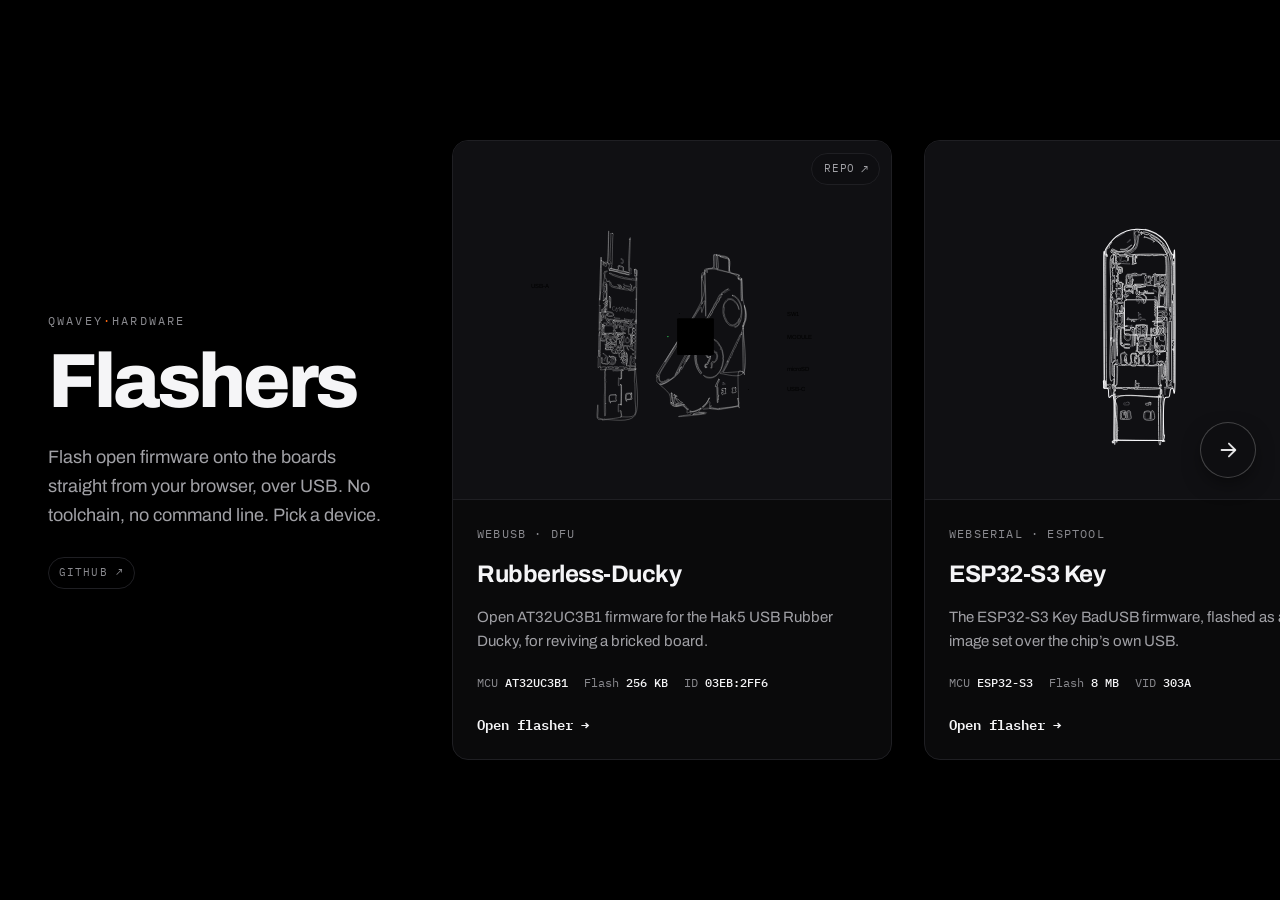
==== commit 2c3bf8f2: "hub: improve 5 — compositor-thread scroll, art-layer cache, style-write batching Five disciplined ro" ====
--- a/index.html
+++ b/index.html
@@ -36,18 +36,24 @@
   body {
     overflow-x: auto; overflow-y: hidden;
     height: 100vh; height: 100svh;
-    /* NO `scroll-behavior: smooth` here — it caused the "slower =
-       faster" bug. Reason: with smooth scroll on, `scrollLeft` returns
-       the mid-animation interpolated value, so when back-to-back wheel
-       events read scrollLeft to compute their next target they sample
-       a value that hasn't caught up yet, and each event effectively
-       overrides the previous instead of adding on top of it. JS below
-       handles the smoothing with an explicit target-tracked lerp. */
     scroll-behavior: auto;
-    scrollbar-width: none;      /* Firefox */
-    -ms-overflow-style: none;   /* IE / old Edge */
+    scrollbar-width: none;
+    -ms-overflow-style: none;
     flex-direction: row; align-items: stretch;
     padding: 0; gap: 0;
+    /* Hint the browser that scroll-position keeps changing so it can
+       promote the scroll container to a compositor-thread layer. Scroll
+       updates then don't have to hit the main thread every frame. */
+    will-change: scroll-position;
+    /* Prevent scroll anchoring — the browser's default behaviour of
+       keeping a "reference element" in view when layout shifts. It
+       constantly re-evaluates positions during scroll; we don't want
+       any of that on this static filmstrip. */
+    overflow-anchor: none;
+    /* Contain layout/paint at the body level too — cards' `contain`
+       property helps INSIDE each card, this stops paint escaping out
+       to the html element. */
+    contain: layout style paint;
   }
   body::-webkit-scrollbar { width: 0; height: 0; display: none; }
 
@@ -114,13 +120,12 @@
        Dock loop writes transform on cards every frame — without
        containment each write forces the grid to re-flow. */
     contain: layout style paint;
-    /* Off-screen cards during horizontal scroll: skip rendering. The
-       browser only paints cards near or in the viewport; scrolling
-       becomes cheap because there's nothing to paint for the cards
-       that are still off to the right. Needs an intrinsic size hint
-       so the layout is stable BEFORE the browser renders them. */
-    content-visibility: auto;
-    contain-intrinsic-size: min(440px, 80vw) min(620px, 80vh);
+    /* NOTE: `content-visibility: auto` was tried and reverted. On a
+       five-card row the browser's per-frame intersection check to
+       decide whether to render each card ended up costing more than
+       the paint it saved, and it caused a visible re-render "flash"
+       when a card entered the viewport. Content is small enough that
+       painting all 5 is faster than checking all 5. */
     /* Cancel the .card { animation: cardIn } rule from the shared
        css/style.css. That animation's final keyframe has
        `transform: none` with fill-mode:both, which was overriding the
@@ -128,18 +133,30 @@
     animation: none !important;
     /* JS writes element.style.transform every frame; do NOT list
        transform in the CSS transition and do NOT set it from a keyframe
-       animation. The transition is for hover polish only. */
+       animation. Transitions are for hover polish only.
+       `border-color` was removed from the list — border transitions
+       repaint the entire border rect on every intermediate frame,
+       which is expensive during scroll. Border stays a fixed subtle
+       color; hover polish comes from background + inset shadow. */
     transition:
       box-shadow 320ms cubic-bezier(0.4, 0, 0.2, 1),
-      filter     320ms cubic-bezier(0.4, 0, 0.2, 1),
-      border-color 220ms var(--e-out),
-      background   220ms var(--e-out);
+      background 220ms var(--e-out);
     will-change: transform;
     -webkit-tap-highlight-color: transparent;
     -webkit-touch-callout: none;
     outline: none;
   }
-  .card .art { flex: 1; min-height: 0; overflow: hidden; }
+  .card .art {
+    flex: 1; min-height: 0; overflow: hidden;
+    /* The traced SVG images inside are 100+ KB of vector paths. Wrap
+       them in a paint-contained box so the compositor can treat the
+       whole art region as one bitmap and cache it — scroll then
+       translates the cache instead of re-rasterising the SVG. */
+    contain: strict;
+    contain-intrinsic-size: 100% 100%;
+    /* Nudge the browser into promoting this to its own layer. */
+    transform: translateZ(0);
+  }
   .card:focus { outline: none; }
   .card:focus-visible {
     outline: 2px solid rgba(255, 255, 255, 0.5);
@@ -200,6 +217,13 @@
     backface-visibility: hidden;
   }
   .cursor-light.on { opacity: 1; }
+  /* The spotlight is fixed-position but cards slide under it during
+     scroll, so the browser had to re-composite the semi-transparent
+     radial overlay against the moving content on every frame. Hiding
+     it during active scroll gets rid of that per-frame composite
+     cost — the user won't see it flicker because the fade uses the
+     existing opacity transition (240 ms). */
+  body.scrolling .cursor-light { opacity: 0; }
   /* (Removed the per-card ::after sheen and the cardFloat keyframes.
      The global .cursor-light spotlight above supplies the highlight,
      and the JS Dock fisheye drives the scale — the ::after and the
@@ -306,7 +330,7 @@
     <h1>Flashers</h1>
     <p>Flash open firmware onto the boards straight from your browser, over USB.
       No toolchain, no command line. Pick a device.</p>
-    <a class="mast-github" href="https://github.com/QWavey" target="_blank" rel="noopener">GitHub &#8599;</a>
+    <a class="mast-github" href="https://github.com/QWavey/flashers" target="_blank" rel="noopener">GitHub &#8599;</a>
   </header>
 
   <main class="grid">
@@ -1001,7 +1025,7 @@
   const CARD_MAX_SCALE = 1.10;     // scale while pointer is inside
   const CARD_LERP      = 0.22;     // per-frame catch-up factor
   const cardStates = Array.from(document.querySelectorAll('.card')).map(el => ({
-    el, current: 1, target: 1,
+    el, current: 1, target: 1, wasTop: false,
     // Cached hit-test box in DOCUMENT coordinates (independent of
     // scrollLeft). Populated once at load and refreshed only on resize
     // — never during scroll — so the fisheye hot loop never has to
@@ -1082,13 +1106,23 @@
       if (Math.abs(diff) > 0.0005) {
         s.current += diff * CARD_LERP;
         s.el.style.setProperty('transform', `scale(${s.current.toFixed(4)})`, 'important');
-        s.el.style.zIndex = s.current > 1.02 ? '3' : '1';
+        // Only write zIndex when the "on top" state actually flips.
+        // Two writes → one style invalidation instead of two.
+        const shouldBeTop = s.current > 1.02;
+        if (shouldBeTop !== s.wasTop) {
+          s.el.style.zIndex = shouldBeTop ? '3' : '1';
+          s.wasTop = shouldBeTop;
+        }
         anyAnimating = true;
       } else if (s.current !== s.target) {
         // Snap to the final value to stop the loop cleanly.
         s.current = s.target;
         s.el.style.setProperty('transform', `scale(${s.target.toFixed(4)})`, 'important');
-        s.el.style.zIndex = s.target > 1.02 ? '3' : '1';
+        const shouldBeTop = s.target > 1.02;
+        if (shouldBeTop !== s.wasTop) {
+          s.el.style.zIndex = shouldBeTop ? '3' : '1';
+          s.wasTop = shouldBeTop;
+        }
       }
     }
     // Spotlight is position:fixed so it needs VIEWPORT coords, not doc.
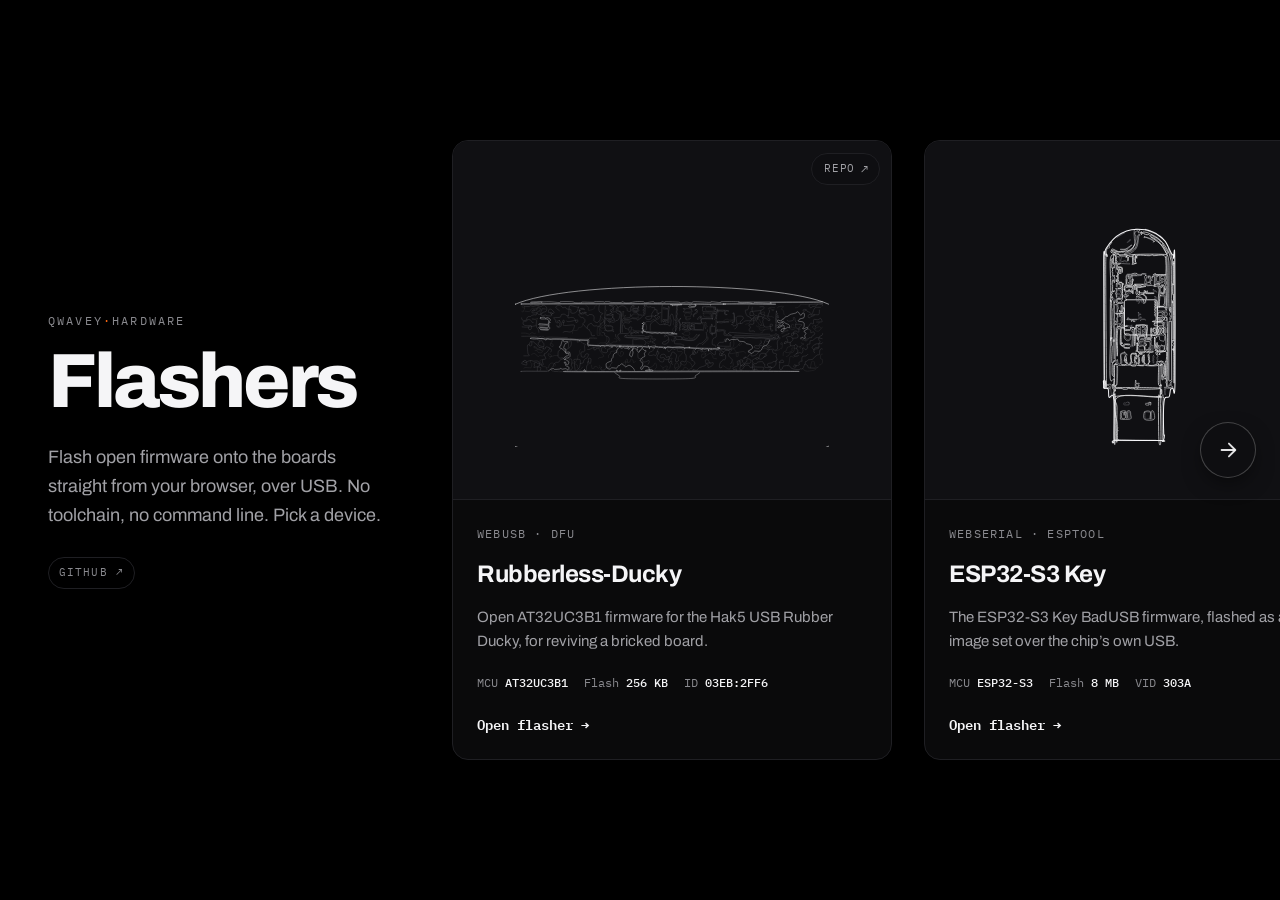
==== commit 7590f6e6: "hub + watch-badusb: swap Rubber Ducky tile for real trace, drop LED dots   * Rubber Ducky tile now s" ====
--- a/index.html
+++ b/index.html
@@ -50,10 +50,13 @@
        constantly re-evaluates positions during scroll; we don't want
        any of that on this static filmstrip. */
     overflow-anchor: none;
-    /* Contain layout/paint at the body level too — cards' `contain`
-       property helps INSIDE each card, this stops paint escaping out
-       to the html element. */
-    contain: layout style paint;
+    /* NOTE: `contain: layout style paint` was tried here and reverted.
+       Per CSS spec, `contain: layout` on an element creates a new
+       containing block for its `position: fixed` descendants — which
+       broke both the mast (was scrolling with the cards) and the
+       scroll-hint arrow (was pinned inside a card mid-viewport
+       instead of at the right edge). The individual cards keep their
+       own `contain` — that's the win we actually need. */
   }
   body::-webkit-scrollbar { width: 0; height: 0; display: none; }
 
@@ -336,154 +339,9 @@
   <main class="grid">
 
     <a class="card" href="./rubberless-ducky/">
-      <div class="art"><svg viewBox="-151.6 0.0 1747.8 1400.0" xmlns="http://www.w3.org/2000/svg" class="device" aria-labelledby="figtitle" role="img">
-  <title id="figtitle">USB Rubber Ducky Mk II (2022), traced from the Hak5 product photo — USB-A blade folded out, USB-C service port at the tail, microSD socket on the flank, SW1 button and X1 crystal on the reverse of the module.</title>
-
-    <path class="shell" d="M1013.0 232.6 C1000.4 228.9 1002.9 230.1 997.0 230.4 C991.1 230.7 981.2 221.4 977.7 234.3 C974.2 247.1 984.2 293.7 976.1 307.5 C968.0 321.2 937.9 314.1 929.0 316.8 C920.1 319.6 924.2 319.8 922.8 324.0 C921.5 328.2 924.0 336.8 921.1 341.8 C918.1 346.8 907.9 325.7 905.0 354.0 C902.2 382.4 945.7 417.8 904.1 512.0 C862.5 606.2 700.3 843.8 655.4 919.0 C610.6 994.2 638.6 951.0 634.9 963.0 C631.2 975.0 632.5 983.3 633.1 991.0 C633.8 998.7 626.3 995.0 638.6 1009.0 C650.9 1023.0 694.0 1054.8 706.9 1075.0 C719.8 1095.2 713.6 1118.5 716.2 1130.0 C718.8 1141.5 720.0 1140.4 722.6 1143.9 C725.3 1147.3 727.4 1149.0 732.0 1150.7 C736.6 1152.4 740.3 1154.0 750.0 1153.9 C759.7 1153.7 779.1 1146.7 790.0 1149.9 C800.9 1153.1 811.1 1166.0 815.5 1173.0 C819.8 1180.0 813.6 1189.4 816.0 1192.1 C818.4 1194.8 826.2 1189.2 830.0 1189.0 C833.8 1188.9 837.5 1189.1 838.5 1191.3 C839.5 1193.4 846.2 1198.7 835.9 1202.0 C825.6 1205.3 786.3 1209.0 776.5 1211.1 C766.8 1213.2 754.7 1216.5 777.3 1214.7 C799.8 1213.0 886.0 1204.3 912.0 1200.7 C938.0 1197.2 930.6 1195.4 933.5 1193.5 C936.3 1191.6 935.7 1190.2 929.0 1189.3 C922.3 1188.3 899.6 1189.6 893.1 1187.9 C886.7 1186.2 885.8 1184.4 890.3 1179.1 C894.7 1173.7 910.5 1164.7 920.0 1155.9 C929.5 1147.1 941.1 1130.7 947.0 1126.3 C953.0 1121.8 954.3 1122.8 955.7 1129.1 C957.2 1135.4 948.6 1157.1 955.5 1164.1 C962.4 1171.0 986.3 1169.7 997.0 1170.9 C1007.7 1172.0 998.7 1173.8 1020.0 1170.9 C1041.3 1167.9 1106.4 1157.3 1125.0 1153.3 C1143.5 1149.3 1130.8 1180.5 1131.3 1146.9 C1131.9 1113.4 1123.3 985.5 1128.3 952.1 C1133.2 918.7 1154.7 948.3 1161.0 946.5 C1167.3 944.6 1166.0 985.7 1165.9 941.0 C1165.7 896.2 1158.4 730.8 1160.0 678.0 C1161.7 625.2 1173.1 641.8 1175.7 624.0 C1178.4 606.2 1179.1 592.0 1175.7 571.0 C1172.3 550.0 1159.5 529.7 1155.3 498.0 C1151.1 466.3 1154.2 402.1 1150.5 381.1 C1146.9 360.0 1137.2 376.8 1133.5 371.8 C1129.9 366.7 1138.0 357.3 1128.7 350.8 C1119.5 344.3 1087.3 349.3 1077.9 332.9 C1068.6 316.5 1083.3 269.2 1072.5 252.5 C1061.7 235.7 1025.6 236.2 1013.0 232.6 Z"/>
-    <path class="shell" d="M290.2 581.2 C289.6 588.9 289.7 629.7 289.0 640.0 C288.3 650.3 286.8 643.0 286.0 643.0 C285.2 643.0 284.0 649.3 284.0 640.0 C284.0 630.7 286.1 595.6 285.8 587.2 C285.4 578.9 282.8 575.6 282.0 590.0 C281.3 604.4 280.9 661.1 281.2 673.8 C281.6 686.4 283.5 670.3 284.0 666.0 C284.5 661.7 283.7 651.3 284.0 648.0 C284.3 644.7 285.2 645.0 286.0 646.0 C286.8 647.0 288.7 647.2 289.0 654.0 C289.3 660.8 288.6 681.5 287.8 687.0 C287.0 692.5 285.1 688.5 284.2 687.0 C283.4 685.5 283.5 679.2 282.8 678.2 C282.1 677.2 280.1 677.9 280.0 681.0 C279.9 684.1 281.1 693.8 282.2 696.8 C283.4 699.8 286.4 698.2 287.0 699.0 C287.6 699.8 286.8 701.2 286.0 701.8 C285.2 702.3 283.1 700.9 282.2 702.2 C281.4 703.6 280.9 707.9 281.0 710.0 C281.1 712.1 282.4 715.1 282.8 714.8 C283.1 714.4 282.6 709.1 283.2 708.0 C283.9 706.9 286.6 685.8 286.8 708.0 C286.9 730.2 285.1 818.7 284.0 841.0 C282.9 863.3 280.9 846.5 280.2 842.0 C279.6 837.5 280.4 818.8 280.0 814.0 C279.6 809.2 278.5 808.2 278.0 813.0 C277.5 817.8 277.8 836.2 277.0 843.0 C276.1 849.8 273.2 850.7 273.0 854.0 C272.8 857.3 275.6 852.9 276.0 863.0 C276.4 873.1 274.6 906.1 275.2 914.8 C275.9 923.4 278.7 915.4 280.0 914.8 C281.3 914.1 281.3 911.0 283.0 911.0 C284.7 911.1 288.3 912.7 290.0 915.0 C291.7 917.3 293.0 922.5 293.0 925.0 C293.0 927.5 285.7 929.5 290.0 930.0 C294.3 930.5 313.7 929.0 319.0 928.0 C324.3 927.0 320.3 924.2 322.0 924.0 C323.7 923.8 299.9 926.7 329.0 927.0 C358.1 927.3 469.1 926.4 496.8 925.8 C524.4 925.1 498.1 923.3 495.0 923.0 C491.9 922.7 481.5 924.2 478.0 924.0 C474.5 923.8 474.7 924.1 474.2 922.0 C473.7 919.9 470.4 913.3 475.0 911.2 C479.6 909.2 497.3 913.3 501.8 909.8 C506.3 906.2 502.2 893.3 502.0 890.0 C501.7 886.8 500.6 888.4 500.2 890.2 C499.9 892.1 500.5 898.1 499.8 901.0 C499.1 903.9 497.3 906.6 496.0 907.8 C494.7 908.9 493.2 908.4 492.0 907.8 C490.8 907.1 490.8 904.2 489.0 904.0 C487.2 903.9 483.3 907.5 481.0 906.8 C478.7 906.1 476.2 904.5 475.2 900.0 C474.2 895.5 474.4 885.3 475.0 880.0 C475.6 874.7 478.8 872.5 479.0 868.0 C479.2 863.5 475.7 856.3 476.0 853.0 C476.3 849.7 481.2 849.5 481.0 848.0 C480.8 846.5 476.5 843.7 475.0 844.0 C473.5 844.4 473.0 843.7 472.0 850.0 C471.0 856.3 469.3 873.5 469.0 882.0 C468.7 890.5 469.0 897.0 470.0 901.0 C471.0 905.0 474.8 904.7 474.8 906.0 C474.8 907.3 471.3 909.1 470.0 909.0 C468.7 908.8 469.2 905.5 467.0 905.0 C464.8 904.5 456.7 905.2 457.0 906.0 C457.3 906.8 467.8 908.3 468.8 910.0 C469.8 911.7 463.0 914.3 463.0 916.0 C463.0 917.7 467.9 918.9 468.8 920.0 C469.6 921.1 471.0 922.6 468.0 922.8 C465.0 922.9 454.0 922.2 451.0 920.8 C448.0 919.4 451.6 915.5 449.8 914.2 C448.0 913.0 442.0 912.1 440.2 913.2 C438.4 914.3 440.4 919.4 439.0 920.8 C437.6 922.2 432.8 922.9 432.0 921.8 C431.2 920.6 434.0 916.0 434.0 914.0 C434.0 912.0 432.8 910.4 432.0 910.0 C431.2 909.7 434.1 911.6 429.0 912.0 C423.9 912.4 406.1 910.9 401.2 912.2 C396.4 913.5 402.0 918.0 400.0 919.8 C398.0 921.6 392.0 922.5 389.0 923.0 C386.0 923.5 383.5 923.6 382.0 922.8 C380.5 921.9 378.3 918.8 380.2 918.0 C382.2 917.2 391.5 918.7 393.8 917.8 C396.0 916.8 397.6 913.2 393.8 912.2 C390.0 911.3 375.0 911.0 371.0 912.0 C367.0 913.0 371.2 916.7 370.0 918.0 C368.8 919.3 365.5 920.2 364.0 920.0 C362.5 919.8 361.2 918.5 361.0 917.0 C360.8 915.5 368.1 912.0 362.8 911.2 C357.5 910.4 334.9 910.9 329.2 912.2 C323.6 913.5 330.0 917.5 329.0 919.0 C328.0 920.5 324.3 921.0 323.0 921.0 C321.7 921.0 321.1 920.3 321.0 919.0 C321.0 917.7 325.3 914.4 322.8 913.2 C320.3 912.1 310.1 911.9 306.0 912.0 C301.9 912.1 301.1 914.7 298.0 914.0 C294.9 913.3 288.9 919.2 287.2 908.0 C285.6 896.8 287.4 858.7 288.0 847.0 C288.6 835.3 291.1 840.5 291.0 838.0 C290.8 835.5 287.3 833.8 287.0 832.0 C286.7 830.2 289.0 829.7 289.0 827.0 C289.0 824.3 287.0 819.8 287.0 816.0 C287.0 812.2 288.7 814.7 289.0 804.0 C289.3 793.3 288.3 761.0 289.0 752.0 C289.7 743.0 292.0 749.8 293.0 750.2 C294.0 750.7 292.0 753.8 295.2 754.8 C298.4 755.7 308.5 755.3 312.0 756.0 C315.5 756.7 314.7 759.7 316.0 759.0 C317.3 758.3 322.5 752.8 320.0 752.0 C317.5 751.2 305.3 754.2 301.0 754.0 C296.7 753.8 296.0 752.4 294.0 750.8 C292.0 749.1 289.9 746.5 289.2 744.0 C288.6 741.5 289.5 737.3 290.2 736.0 C291.0 734.7 292.5 734.2 293.8 736.0 C295.1 737.8 296.0 744.8 298.0 746.8 C300.0 748.8 302.4 748.2 306.0 748.0 C309.6 747.8 317.2 748.9 319.8 745.8 C322.3 742.6 320.5 732.1 321.2 729.0 C321.9 725.9 323.0 726.4 324.0 727.0 C325.0 727.6 317.7 731.2 327.2 732.8 C336.7 734.3 371.4 735.0 381.0 736.2 C390.6 737.4 384.1 735.7 384.8 740.0 C385.4 744.3 384.7 758.2 385.0 762.0 C385.3 765.8 386.3 767.9 386.8 762.8 C387.3 757.6 388.3 736.8 388.0 731.0 C387.7 725.2 385.2 729.3 385.0 728.0 C384.8 726.7 387.4 723.4 386.8 723.2 C386.1 723.1 381.5 725.4 381.2 727.0 C380.9 728.6 385.0 731.7 385.0 733.0 C385.0 734.3 381.9 735.1 381.0 734.8 C380.1 734.5 380.9 731.9 379.8 731.2 C378.6 730.6 374.5 732.5 374.2 731.0 C373.9 729.5 378.4 724.0 378.0 722.0 C377.6 720.0 373.0 721.5 372.0 719.0 C371.0 716.5 371.7 709.3 372.0 707.0 C372.3 704.7 372.5 705.0 374.0 705.0 C375.5 705.0 379.8 704.8 380.8 707.0 C381.8 709.2 379.5 716.2 380.0 718.0 C380.5 719.8 383.1 720.5 383.8 718.0 C384.4 715.5 384.4 705.9 383.8 703.2 C383.1 700.6 381.0 703.0 380.0 702.0 C379.0 701.0 378.2 698.3 378.0 697.0 C377.8 695.7 378.0 694.9 379.0 694.2 C380.0 693.6 383.6 693.5 383.8 693.2 C383.9 693.0 381.0 693.5 380.0 692.8 C379.0 692.1 379.0 689.4 378.0 689.0 C377.0 688.7 374.8 690.9 374.0 690.8 C373.2 690.6 371.4 690.7 373.0 688.0 C374.6 685.3 381.9 678.9 383.8 674.8 C385.6 670.6 383.4 665.1 384.2 663.0 C385.1 660.9 388.1 659.3 388.8 662.0 C389.4 664.7 387.6 676.5 388.0 679.0 C388.4 681.5 390.3 680.3 391.0 677.0 C391.7 673.7 389.7 662.1 392.0 659.2 C394.3 656.4 403.0 658.0 405.0 660.0 C407.0 662.0 403.7 668.5 404.0 671.0 C404.3 673.5 406.3 676.3 407.0 675.0 C407.7 673.7 406.9 664.9 408.0 663.2 C409.1 661.6 412.6 663.4 413.8 665.0 C414.9 666.6 414.0 671.8 415.0 673.0 C416.0 674.2 419.3 673.8 419.8 672.0 C420.3 670.2 417.7 663.6 418.0 662.2 C418.3 660.9 421.1 663.1 421.8 664.0 C422.5 664.9 420.4 667.3 422.2 667.8 C424.1 668.2 431.3 668.7 432.8 666.8 C434.2 664.8 430.8 659.3 431.0 656.0 C431.2 652.7 428.7 648.4 434.0 647.2 C439.3 646.1 459.8 649.4 463.0 649.0 C466.2 648.6 454.6 647.6 453.2 645.0 C451.9 642.4 457.3 635.6 454.8 633.2 C452.2 630.8 441.1 631.8 438.0 630.8 C434.9 629.7 438.2 627.3 436.0 627.0 C433.8 626.7 427.7 629.3 425.0 629.0 C422.3 628.7 421.7 625.0 420.0 625.0 C418.3 625.0 426.6 629.6 415.0 629.0 C403.4 628.3 360.6 621.6 350.2 621.2 C339.9 620.9 350.1 625.5 353.0 626.8 C355.9 628.1 364.6 626.6 367.8 629.0 C370.9 631.4 371.9 639.0 371.8 641.0 C371.6 643.0 368.1 641.4 367.0 640.8 C365.9 640.2 366.3 637.7 365.0 637.2 C363.7 636.8 358.9 637.4 359.0 638.0 C359.2 638.6 364.6 638.7 365.8 641.0 C367.0 643.3 365.6 650.3 366.2 651.8 C366.9 653.3 369.1 651.1 369.8 650.0 C370.4 648.9 369.2 647.1 370.2 645.0 C371.3 642.9 374.5 638.5 376.0 637.2 C377.5 635.9 378.0 636.6 379.0 637.2 C380.0 637.9 382.5 639.4 382.0 641.0 C381.5 642.6 376.1 645.5 376.0 647.0 C376.0 648.5 381.0 648.7 381.8 650.0 C382.6 651.3 382.4 654.1 380.8 655.0 C379.2 655.9 373.9 650.1 372.2 655.2 C370.6 660.4 371.4 680.0 371.0 686.0 C370.6 692.0 370.8 689.8 369.8 691.0 C368.8 692.2 365.0 692.2 365.0 693.0 C365.1 693.8 369.2 691.7 370.0 696.0 C370.8 700.3 369.7 714.7 370.0 719.0 C370.3 723.3 372.0 720.2 372.0 722.0 C371.9 723.8 370.9 728.4 369.8 730.0 C368.6 731.6 366.0 732.2 365.0 731.8 C364.0 731.3 366.6 728.4 363.8 727.2 C360.9 726.1 352.4 725.2 348.0 725.0 C343.6 724.8 339.1 725.4 337.2 726.2 C335.4 727.1 337.3 729.2 336.8 730.0 C336.2 730.8 334.7 731.8 334.0 731.0 C333.3 730.2 336.4 726.6 332.8 725.2 C329.1 723.9 315.8 722.9 312.0 723.0 C308.2 723.1 309.4 725.2 310.2 725.8 C311.1 726.3 315.7 725.5 317.0 726.2 C318.2 726.9 318.6 729.2 317.8 730.0 C316.9 730.8 313.8 729.9 312.0 731.2 C310.2 732.5 308.8 736.5 307.0 737.8 C305.2 739.0 303.0 739.7 301.0 738.8 C299.0 737.8 295.9 735.1 295.2 732.0 C294.5 728.9 297.0 725.5 297.0 720.0 C297.0 714.5 295.8 703.0 295.0 699.0 C294.2 695.0 291.8 697.2 292.0 696.0 C292.2 694.8 295.3 694.5 296.0 692.0 C296.7 689.5 296.6 683.2 296.0 681.0 C295.4 678.8 292.9 680.0 292.2 679.0 C291.6 678.0 291.2 676.2 292.0 675.0 C292.8 673.8 296.0 676.0 297.0 672.0 C298.0 668.0 298.6 655.7 298.0 651.0 C297.4 646.3 294.0 647.5 293.2 644.0 C292.4 640.5 291.6 632.9 293.2 630.0 C294.8 627.1 300.8 627.9 302.8 626.8 C304.7 625.6 304.7 625.3 305.0 623.0 C305.2 620.7 303.4 615.0 304.2 613.0 C305.0 611.0 308.8 612.5 309.8 611.0 C310.7 609.5 309.1 605.6 310.0 604.2 C310.9 602.9 313.5 602.5 315.0 603.0 C316.5 603.5 319.0 604.7 319.0 607.0 C319.0 609.3 315.1 615.1 315.2 616.8 C315.4 618.5 318.6 616.5 320.0 617.2 C321.4 617.9 322.9 618.7 323.8 621.0 C324.6 623.3 324.6 629.1 325.2 630.8 C325.9 632.4 327.3 631.7 327.8 630.8 C328.3 629.8 327.7 626.3 328.2 625.0 C328.8 623.7 328.9 622.8 331.0 623.0 C333.1 623.2 339.3 624.9 340.8 626.0 C342.3 627.1 341.1 628.8 340.0 629.8 C338.9 630.7 333.1 631.7 334.2 631.8 C335.4 631.8 345.4 631.7 347.0 630.0 C348.6 628.2 345.8 622.8 343.8 621.2 C341.8 619.7 336.7 621.4 335.0 620.8 C333.3 620.1 335.9 618.4 333.8 617.2 C331.6 616.1 324.3 615.9 322.2 614.0 C320.1 612.1 320.2 608.2 321.0 606.0 C321.8 603.8 325.9 603.3 326.8 600.8 C327.6 598.3 326.5 591.7 326.0 591.0 C325.5 590.4 325.0 595.7 323.8 597.0 C322.6 598.3 320.5 599.3 319.0 599.0 C317.5 598.7 316.2 595.2 315.0 595.0 C313.8 594.8 313.5 597.9 312.0 598.0 C310.5 598.1 307.5 596.9 306.0 595.8 C304.5 594.6 303.7 590.7 303.2 591.2 C302.8 591.7 302.4 597.1 303.2 598.8 C304.0 600.4 307.4 599.1 308.0 601.0 C308.6 602.9 308.2 608.5 306.8 610.0 C305.3 611.5 300.8 611.8 299.2 610.0 C297.6 608.2 297.8 596.2 297.2 599.2 C296.6 602.2 296.5 623.1 295.8 628.0 C295.1 632.9 293.5 634.4 293.0 628.8 C292.5 623.1 293.5 601.9 293.0 594.0 C292.5 586.1 290.9 573.6 290.2 581.2 Z"/>
-    <path class="shell" d="M315.0 333.2 C312.3 335.9 310.4 342.0 310.0 345.0 C309.7 348.0 312.5 346.8 313.0 351.0 C313.5 355.2 313.7 363.0 313.0 370.0 C312.3 377.0 309.4 388.7 309.0 393.0 C308.7 397.3 311.1 395.1 311.0 396.0 C310.8 396.9 309.2 395.4 308.2 398.2 C307.2 401.1 305.2 404.9 305.0 413.0 C304.9 421.1 306.2 440.7 307.2 447.0 C308.3 453.3 309.9 451.8 311.2 450.8 C312.5 449.8 314.5 443.8 315.0 441.0 C315.5 438.2 313.6 437.0 314.2 434.0 C314.9 431.0 318.4 425.2 319.0 423.0 C319.6 420.8 319.3 421.2 318.0 421.0 C316.7 420.9 312.6 423.5 311.2 422.0 C309.9 420.5 309.7 416.2 310.0 412.0 C310.3 407.8 311.9 399.7 313.2 397.0 C314.6 394.3 316.4 395.7 318.0 396.0 C319.6 396.3 321.5 399.1 323.0 398.8 C324.5 398.4 323.2 394.5 327.0 394.0 C330.8 393.5 341.1 391.0 345.8 396.0 C350.5 401.0 340.7 416.1 355.2 423.8 C369.8 431.4 415.7 438.3 433.0 441.8 C450.3 445.3 454.1 444.7 458.8 444.8 C463.4 444.8 460.3 441.9 461.0 442.0 C461.7 442.2 458.7 444.4 463.2 445.8 C467.7 447.1 482.5 452.8 488.0 450.0 C493.5 447.2 493.9 432.7 496.2 429.0 C498.5 425.3 500.2 427.7 502.0 428.0 C503.8 428.3 506.0 419.5 506.8 431.0 C507.6 442.5 507.3 485.0 507.0 497.0 C506.7 509.0 505.0 501.3 505.0 503.0 C505.0 504.7 506.8 486.5 507.0 507.0 C507.2 527.5 505.9 605.9 506.0 626.0 C506.1 646.1 507.0 667.4 507.8 627.8 C508.6 588.1 511.2 427.7 510.8 388.2 C510.3 348.8 506.2 385.4 505.0 391.0 C503.8 396.6 506.1 416.0 503.8 422.0 C501.5 428.0 493.6 425.1 491.2 427.2 C488.9 429.4 490.8 432.6 489.8 435.0 C488.7 437.4 486.5 440.6 485.0 441.8 C483.5 442.9 482.3 442.7 481.0 441.8 C479.7 440.8 477.4 440.0 477.2 436.0 C477.0 432.0 481.0 422.7 480.0 418.0 C479.0 413.3 472.6 409.2 471.0 408.0 C469.4 406.9 469.6 410.0 470.2 411.0 C470.9 412.0 473.6 412.2 474.8 414.0 C475.9 415.8 477.1 419.0 477.0 422.0 C476.9 425.0 474.2 428.8 474.0 432.0 C473.8 435.2 476.0 438.9 476.0 441.0 C476.0 443.1 475.3 444.1 474.0 444.8 C472.7 445.4 469.2 445.7 468.0 444.8 C466.8 443.8 472.3 441.3 466.8 439.0 C461.3 436.7 441.0 433.6 435.0 430.8 C429.0 427.9 431.2 421.5 431.0 422.0 C430.8 422.6 435.3 431.9 433.8 434.0 C432.3 436.1 424.8 435.5 422.0 434.8 C419.2 434.1 418.6 433.1 417.2 430.0 C415.8 426.9 417.5 419.2 413.8 416.2 C410.1 413.2 398.3 412.4 395.0 412.0 C391.8 411.6 393.6 413.1 394.2 413.8 C394.9 414.4 396.8 413.5 398.8 416.0 C400.8 418.5 404.7 426.8 406.2 428.8 C407.7 430.8 408.2 429.5 408.0 428.0 C407.8 426.5 405.2 421.7 405.0 420.0 C404.8 418.3 405.4 417.5 407.0 418.0 C408.6 418.5 413.4 421.5 414.8 423.0 C416.1 424.5 415.6 425.2 415.0 427.0 C414.4 428.8 412.5 432.9 411.0 434.0 C409.5 435.1 408.0 434.8 406.0 433.8 C404.0 432.8 400.8 428.5 399.0 428.0 C397.2 427.5 396.2 431.6 395.0 430.8 C393.8 430.0 394.8 424.4 392.0 423.2 C389.2 422.1 383.7 425.0 378.0 423.8 C372.3 422.6 362.2 420.0 358.0 416.0 C353.8 412.0 355.1 404.5 352.8 400.0 C350.4 395.5 346.6 390.7 343.8 389.2 C341.0 387.7 338.9 391.2 336.0 391.0 C333.1 390.8 328.1 390.6 326.2 388.0 C324.4 385.4 325.6 377.4 324.8 375.2 C323.9 373.0 322.1 375.6 321.0 374.8 C319.9 373.9 318.9 375.1 318.2 370.0 C317.5 364.9 316.5 349.3 317.0 344.0 C317.5 338.7 318.5 340.3 321.0 338.0 C323.5 335.7 331.1 331.5 332.0 330.0 C332.8 328.5 328.8 328.5 326.0 329.0 C323.2 329.5 317.7 330.5 315.0 333.2 Z"/>
-    <path class="shell" d="M939.0 735.0 C929.7 736.8 915.9 745.2 911.0 748.2 C906.1 751.2 910.9 751.8 909.8 753.0 C908.6 754.2 906.3 753.4 904.0 755.2 C901.7 757.1 899.8 758.5 896.2 764.0 C892.6 769.5 886.4 777.7 882.2 788.0 C878.0 798.3 873.0 813.3 871.0 826.0 C869.0 838.7 869.5 853.3 870.0 864.0 C870.5 874.7 871.7 880.3 874.2 890.0 C876.7 899.7 880.6 912.5 885.2 922.0 C889.8 931.5 899.4 941.5 901.8 947.0 C904.1 952.5 898.9 954.0 899.2 954.8 C899.6 955.6 902.9 953.4 903.8 951.8 C904.7 950.1 907.4 950.1 904.8 945.0 C902.2 939.9 891.1 926.2 888.2 921.0 C885.4 915.8 888.4 915.7 887.8 914.0 C887.1 912.3 885.2 913.6 884.2 911.0 C883.2 908.4 882.6 900.6 881.8 898.2 C880.9 895.9 880.5 901.5 879.2 897.0 C877.9 892.5 874.7 877.0 874.0 871.0 C873.3 865.0 875.3 863.2 875.0 861.0 C874.6 858.8 872.2 860.2 872.0 858.0 C871.8 855.8 874.0 851.7 874.0 848.0 C874.0 844.3 871.3 843.0 872.0 836.0 C872.7 829.0 876.4 812.0 878.2 806.0 C880.0 800.0 881.6 802.8 882.8 799.8 C883.9 796.8 883.6 792.3 885.2 788.0 C886.8 783.7 890.1 776.7 892.2 774.0 C894.3 771.3 896.8 772.8 897.8 771.8 C898.8 770.8 896.2 770.9 898.2 768.0 C900.3 765.1 903.7 758.9 910.0 754.2 C916.3 749.6 929.2 742.9 936.0 740.2 C942.8 737.5 946.0 737.9 951.0 738.0 C956.0 738.2 960.3 739.0 966.0 741.2 C971.7 743.4 978.7 746.8 985.0 751.2 C991.3 755.7 999.3 762.4 1004.0 768.0 C1008.7 773.6 1010.8 781.5 1013.2 785.0 C1015.7 788.5 1017.1 786.8 1018.8 789.0 C1020.4 791.2 1022.9 795.3 1023.0 798.0 C1023.1 800.7 1018.9 803.6 1019.2 805.0 C1019.6 806.4 1023.4 804.7 1025.0 806.2 C1026.6 807.7 1027.1 807.2 1028.8 814.0 C1030.5 820.8 1034.3 839.3 1035.0 847.0 C1035.7 854.7 1033.0 855.5 1033.0 860.0 C1033.0 864.5 1036.0 864.8 1035.0 874.0 C1034.0 883.2 1028.7 907.8 1026.8 915.0 C1024.8 922.2 1023.9 915.6 1023.2 917.2 C1022.6 918.9 1025.8 919.2 1022.8 925.0 C1019.7 930.8 1011.5 944.7 1005.0 952.0 C998.5 959.3 991.2 964.8 984.0 968.8 C976.8 972.8 969.5 975.2 962.0 976.0 C954.5 976.8 946.3 975.7 939.0 973.8 C931.7 971.8 921.6 965.4 918.2 964.2 C914.9 963.1 916.3 964.7 919.0 967.0 C921.7 969.2 927.0 975.6 934.2 977.8 C941.4 979.9 953.9 980.7 962.0 980.0 C970.1 979.3 977.0 976.5 983.0 973.8 C989.0 971.1 992.0 969.6 998.0 963.8 C1004.0 958.0 1012.8 949.5 1018.8 939.0 C1024.8 928.5 1030.6 911.5 1033.8 901.0 C1037.0 890.5 1037.3 885.2 1038.0 876.0 C1038.7 866.8 1038.9 856.0 1038.0 846.0 C1037.1 836.0 1034.8 824.3 1032.8 816.0 C1030.8 807.7 1030.3 804.7 1025.8 796.0 C1021.3 787.3 1011.3 771.3 1006.0 764.0 C1000.7 756.7 1000.5 756.7 994.0 752.2 C987.5 747.8 976.2 740.1 967.0 737.2 C957.8 734.4 948.3 733.2 939.0 735.0 Z"/>
-    <path class="shell" d="M906.8 528.2 C864.8 588.1 699.8 862.7 656.2 936.0 C612.6 1009.3 646.8 959.8 645.0 968.0 C643.2 976.2 644.7 980.5 645.2 985.0 C645.7 989.5 646.6 991.7 648.2 995.0 C649.8 998.3 651.4 1002.8 655.0 1004.8 C658.6 1006.8 666.0 1007.0 670.0 1007.0 C674.0 1007.0 672.9 1007.8 679.0 1004.8 C685.1 1001.8 702.3 992.0 706.8 989.0 C711.3 986.0 707.9 987.1 706.0 987.0 C704.1 986.9 697.2 987.4 695.2 988.2 C693.2 989.0 695.5 990.4 694.0 991.8 C692.5 993.2 688.3 996.0 686.0 996.8 C683.7 997.5 681.4 995.5 680.2 996.2 C679.0 996.9 679.7 999.9 678.8 1001.0 C677.9 1002.1 676.5 1003.3 675.0 1003.0 C673.5 1002.7 671.5 999.1 670.0 999.0 C668.5 999.0 667.5 1002.1 666.0 1002.8 C664.5 1003.4 663.2 1003.6 661.0 1002.8 C658.8 1002.0 655.0 1000.1 653.0 998.0 C651.0 995.9 650.0 993.5 649.2 990.0 C648.4 986.5 646.5 985.2 648.0 977.0 C649.5 968.8 643.8 967.3 658.2 941.0 C672.7 914.7 699.3 877.0 734.8 819.0 C770.3 761.0 843.9 637.5 871.2 593.0 C898.6 548.5 893.8 558.7 899.0 552.2 C904.3 545.7 901.8 549.9 902.8 554.0 C903.8 558.1 904.2 573.2 905.0 577.0 C905.8 580.8 907.5 585.1 907.8 577.0 C908.1 568.9 948.7 468.4 906.8 528.2 Z"/>
-    <path class="shell" d="M1066.8 439.2 C1070.9 435.2 1060.3 438.8 1053.0 443.2 C1045.7 447.7 1030.5 459.2 1023.0 466.0 C1015.5 472.8 1012.4 477.2 1008.2 484.0 C1004.0 490.8 1002.6 498.2 997.8 507.0 C993.0 515.8 983.0 530.0 979.2 537.0 C975.4 544.0 982.0 535.5 974.8 549.0 C967.5 562.5 943.2 606.3 935.8 618.0 C928.4 629.7 931.2 617.4 930.2 619.2 C929.2 621.1 931.6 625.0 929.8 629.0 C927.9 633.0 922.2 638.0 919.2 643.0 C916.2 648.0 913.9 656.0 911.8 659.0 C909.6 662.0 907.2 660.0 906.2 661.2 C905.2 662.4 909.9 658.4 905.8 666.0 C901.6 673.6 889.6 691.7 881.2 707.0 C872.9 722.3 865.3 741.2 855.8 758.0 C846.3 774.8 835.8 788.5 824.2 808.0 C812.6 827.5 798.2 852.8 786.2 875.2 C774.2 897.7 755.5 934.8 752.2 942.8 C749.0 950.7 730.0 987.3 766.8 923.0 C803.6 858.7 931.7 629.5 973.2 557.0 C1014.7 484.5 1008.6 500.5 1015.8 487.8 C1022.9 475.1 1014.7 483.9 1016.2 481.0 C1017.8 478.1 1023.1 471.9 1025.0 470.2 C1026.9 468.6 1027.4 469.9 1027.8 471.0 C1028.1 472.1 1026.9 475.9 1027.2 476.8 C1027.6 477.6 1029.0 477.0 1030.0 476.0 C1030.9 475.0 1033.3 471.9 1033.0 471.0 C1032.7 470.1 1028.8 471.4 1028.0 470.8 C1027.2 470.1 1021.5 472.5 1028.0 467.2 C1034.5 462.0 1062.6 443.2 1066.8 439.2 Z"/>
-    <path class="shell" d="M1093.0 477.0 C1090.6 476.9 1090.2 478.4 1092.2 479.8 C1094.2 481.2 1099.6 481.3 1105.0 485.2 C1110.4 489.1 1118.8 495.0 1124.8 503.0 C1130.7 511.0 1137.4 525.3 1140.8 533.0 C1144.2 540.7 1144.0 541.3 1145.0 549.0 C1146.0 556.7 1148.0 567.7 1147.0 579.0 C1146.0 590.3 1141.1 610.5 1138.8 617.0 C1136.5 623.5 1135.6 614.9 1133.2 618.2 C1130.9 621.6 1128.0 632.0 1124.8 637.0 C1121.6 642.0 1118.5 644.7 1114.0 648.0 C1109.5 651.3 1102.2 655.3 1098.0 656.8 C1093.8 658.3 1092.5 657.6 1089.0 656.8 C1085.5 656.0 1080.5 653.8 1077.0 651.8 C1073.5 649.8 1070.4 647.4 1068.0 645.0 C1065.6 642.6 1064.4 638.7 1062.8 637.2 C1061.2 635.7 1058.7 637.2 1058.2 636.0 C1057.7 634.8 1060.4 631.7 1059.8 630.0 C1059.1 628.3 1055.6 628.6 1054.2 626.0 C1052.9 623.4 1052.9 616.9 1051.8 614.2 C1050.6 611.5 1048.2 612.5 1047.2 610.0 C1046.2 607.5 1046.4 601.2 1045.8 599.2 C1045.1 597.2 1043.4 599.0 1043.2 598.0 C1043.1 597.0 1045.4 595.7 1045.0 593.0 C1044.6 590.3 1041.3 589.0 1041.0 582.0 C1040.7 575.0 1043.5 556.7 1043.0 551.0 C1042.5 545.3 1038.1 549.3 1038.0 548.0 C1038.0 546.7 1041.9 545.7 1042.8 543.0 C1043.7 540.3 1039.5 538.1 1043.2 532.0 C1046.9 525.9 1059.2 511.1 1065.0 506.2 C1070.8 501.4 1074.7 503.5 1078.0 503.0 C1081.3 502.5 1081.5 502.0 1085.0 503.2 C1088.5 504.4 1093.9 506.2 1099.0 510.2 C1104.1 514.2 1111.3 521.7 1115.8 527.0 C1120.2 532.3 1123.2 536.2 1125.8 542.0 C1128.3 547.8 1129.9 558.6 1131.2 561.8 C1132.6 564.9 1134.9 565.3 1134.0 561.0 C1133.1 556.7 1128.8 542.8 1125.8 536.0 C1122.8 529.2 1120.2 525.3 1115.8 520.0 C1111.3 514.7 1103.8 507.8 1099.0 504.2 C1094.2 500.6 1092.2 499.2 1087.0 498.2 C1081.8 497.2 1072.7 497.4 1068.0 498.2 C1063.3 499.0 1062.0 500.5 1059.0 503.0 C1056.0 505.5 1053.0 509.0 1050.2 513.0 C1047.4 517.0 1044.6 521.3 1042.2 527.0 C1039.9 532.7 1037.4 538.5 1036.2 547.0 C1035.0 555.5 1034.5 568.7 1035.0 578.0 C1035.5 587.3 1036.2 593.3 1039.2 603.0 C1042.2 612.7 1048.1 627.3 1053.2 636.0 C1058.3 644.7 1065.2 650.7 1070.0 655.0 C1074.8 659.3 1077.3 660.5 1082.0 661.8 C1086.7 663.1 1094.2 663.3 1098.0 663.0 C1101.8 662.7 1100.3 663.0 1105.0 659.8 C1109.7 656.6 1121.1 649.8 1126.0 644.0 C1130.9 638.2 1132.1 628.2 1134.2 625.0 C1136.3 621.8 1138.0 623.8 1138.8 625.0 C1139.5 626.2 1140.0 628.7 1138.8 632.0 C1137.5 635.3 1132.9 641.2 1131.2 645.0 C1129.6 648.8 1130.3 652.2 1128.8 655.0 C1127.2 657.8 1125.8 659.7 1122.0 661.8 C1118.2 663.8 1108.9 665.7 1106.2 667.2 C1103.6 668.7 1105.3 670.1 1106.2 670.8 C1107.2 671.4 1108.2 672.8 1112.0 671.0 C1115.8 669.2 1123.9 666.3 1129.0 660.0 C1134.1 653.7 1139.5 642.8 1142.8 633.0 C1146.1 623.2 1147.8 612.8 1149.0 601.0 C1150.2 589.2 1151.0 574.2 1150.0 562.0 C1149.0 549.8 1146.6 538.7 1142.8 528.0 C1138.9 517.3 1132.8 506.0 1126.8 498.0 C1120.8 490.0 1112.4 483.7 1106.8 480.2 C1101.2 476.7 1095.4 477.1 1093.0 477.0 Z"/>
-    <path class="shell" d="M460.0 633.0 C456.5 633.3 458.5 636.6 461.0 637.8 C463.5 638.9 472.3 638.3 474.8 640.0 C477.2 641.7 476.9 646.6 475.8 648.0 C474.7 649.4 469.7 647.2 468.2 648.2 C466.8 649.2 466.0 653.2 467.0 654.0 C468.0 654.8 472.4 652.9 474.0 653.2 C475.6 653.6 477.1 654.4 476.8 656.0 C476.4 657.6 472.0 661.2 472.0 663.0 C472.0 664.8 476.6 665.7 477.0 667.0 C477.3 668.3 475.5 670.4 474.0 670.8 C472.5 671.1 469.7 668.7 468.2 669.2 C466.7 669.7 467.0 673.1 465.0 673.8 C463.0 674.4 457.2 672.2 456.2 673.2 C455.2 674.3 458.5 675.1 459.0 680.0 C459.5 684.9 458.6 699.4 459.2 702.8 C459.9 706.1 462.3 704.1 463.0 700.0 C463.7 695.9 461.6 682.5 463.2 678.0 C464.9 673.5 469.7 673.7 473.0 673.2 C476.3 672.7 480.9 671.0 482.8 675.0 C484.6 679.0 484.3 690.9 484.0 697.0 C483.7 703.1 483.8 709.3 481.0 711.8 C478.2 714.3 470.0 712.4 467.0 712.0 C464.0 711.5 464.3 708.9 463.0 709.0 C461.7 709.2 456.7 712.0 459.0 713.0 C461.3 714.0 473.2 714.4 477.0 715.2 C480.8 716.0 480.9 708.5 481.8 718.0 C482.6 727.5 481.5 762.9 482.0 772.0 C482.5 781.1 484.3 773.6 485.0 772.8 C485.7 771.9 485.4 768.3 486.2 767.0 C487.1 765.7 488.4 765.3 490.0 765.0 C491.6 764.7 494.5 764.6 496.0 765.2 C497.5 765.9 498.2 766.5 498.8 769.0 C499.4 771.5 500.4 777.3 499.8 780.0 C499.1 782.7 495.2 783.3 495.0 785.0 C494.9 786.7 498.5 787.8 498.8 790.0 C499.1 792.2 497.0 795.8 497.0 798.0 C497.0 800.2 499.6 801.2 498.8 803.0 C497.9 804.8 493.8 808.0 492.0 809.0 C490.2 810.0 489.6 809.8 488.0 808.8 C486.4 807.8 483.2 806.6 482.2 803.0 C481.3 799.4 481.3 790.0 482.2 787.0 C483.2 784.0 487.7 786.3 488.0 785.0 C488.3 783.7 485.1 780.0 484.0 779.0 C482.9 778.0 481.9 778.2 481.2 779.2 C480.5 780.2 480.7 783.5 479.8 785.0 C478.9 786.5 480.0 788.3 476.0 788.0 C472.0 787.7 462.7 783.8 456.0 783.0 C449.3 782.2 440.0 783.3 436.0 783.0 C432.0 782.7 435.0 781.0 432.0 781.0 C429.0 781.0 420.3 780.7 418.0 783.0 C415.7 785.3 417.5 793.0 418.0 795.0 C418.5 797.0 420.4 796.0 420.8 795.0 C421.1 794.0 418.5 790.6 420.0 789.2 C421.5 787.9 428.4 783.5 429.8 787.0 C431.1 790.5 427.5 805.2 428.0 810.0 C428.6 814.8 433.1 814.2 433.0 816.0 C432.8 817.8 427.0 820.0 427.0 821.0 C427.0 822.0 430.8 822.2 433.0 822.0 C435.2 821.8 439.9 822.0 440.0 820.0 C440.0 818.0 434.4 815.3 433.2 810.0 C432.1 804.7 430.2 791.7 433.0 788.0 C435.8 784.3 447.0 786.2 450.0 788.0 C453.0 789.8 449.4 795.2 451.2 799.0 C453.0 802.8 459.2 809.3 461.0 811.0 C462.8 812.6 462.9 811.2 461.8 809.0 C460.6 806.8 455.5 801.2 454.2 798.0 C452.9 794.8 453.7 792.0 454.0 790.0 C454.3 788.0 454.2 786.7 456.0 786.2 C457.8 785.8 462.3 784.8 465.0 787.2 C467.7 789.7 469.4 798.5 472.0 801.0 C474.6 803.5 479.1 800.5 480.8 802.0 C482.5 803.5 479.2 807.6 482.2 809.8 C485.2 811.9 496.5 811.5 498.8 815.0 C501.1 818.5 498.6 828.2 496.0 831.0 C493.4 833.8 485.0 831.2 483.0 832.0 C481.1 832.8 482.6 835.1 484.2 835.8 C485.9 836.5 490.9 835.7 493.0 836.2 C495.1 836.8 495.5 836.5 497.0 839.0 C498.5 841.5 500.8 849.5 502.0 851.0 C503.2 852.5 503.2 883.2 504.0 848.0 C504.8 812.8 506.9 675.0 507.0 640.0 C507.0 605.0 504.8 639.1 504.2 638.0 C503.7 636.9 504.8 634.0 503.8 633.2 C502.8 632.4 498.9 630.5 498.2 633.2 C497.6 636.0 502.9 647.3 500.0 649.8 C497.1 652.2 484.7 649.1 481.0 648.0 C477.3 646.9 477.9 645.0 478.0 643.0 C478.1 641.0 484.8 637.9 481.8 636.2 C478.8 634.6 463.5 632.8 460.0 633.0 Z"/>
-    <path class="shell" d="M502.8 928.2 C501.6 882.4 500.8 930.4 494.0 931.0 C487.2 931.6 467.7 931.2 462.0 932.0 C456.3 932.8 456.9 935.8 460.0 936.0 C463.2 936.2 475.2 933.5 481.0 933.0 C486.8 932.5 492.3 932.7 495.0 933.0 C497.7 933.3 496.8 923.7 497.0 935.0 C497.2 946.3 495.7 987.5 496.0 1001.0 C496.3 1014.5 498.3 999.5 499.0 1016.0 C499.7 1032.5 500.4 1068.7 500.0 1100.0 C499.6 1131.3 510.4 1184.5 496.8 1204.0 C483.1 1223.5 431.5 1215.1 418.0 1216.8 C404.5 1218.4 416.3 1219.8 416.0 1214.0 C415.7 1208.2 417.0 1188.0 416.0 1182.0 C415.0 1176.0 411.5 1178.4 410.0 1178.0 C408.5 1177.7 406.7 1179.3 407.0 1180.0 C407.3 1180.7 410.8 1180.3 411.8 1182.0 C412.8 1183.7 413.0 1184.0 413.0 1190.0 C413.0 1196.0 426.7 1210.9 412.0 1217.8 C397.3 1224.6 341.0 1229.1 325.0 1231.0 C309.0 1232.9 318.8 1229.0 316.0 1229.0 C313.2 1229.0 314.5 1232.0 308.0 1231.0 C301.5 1229.9 282.8 1225.3 277.0 1222.8 C271.2 1220.3 273.3 1223.3 273.0 1216.0 C272.7 1208.7 275.0 1191.0 275.0 1179.0 C275.0 1167.0 273.8 1136.6 273.0 1144.0 C272.2 1151.5 265.6 1209.0 270.2 1223.8 C274.9 1238.6 292.9 1231.1 301.0 1232.8 C309.1 1234.5 285.7 1238.5 319.0 1234.0 C352.3 1229.5 470.2 1257.0 500.8 1206.0 C531.4 1155.0 503.9 974.1 502.8 928.2 Z"/>
-    <path class="shell" d="M363.0 100.0 C360.3 99.5 352.7 99.5 351.0 102.0 C349.4 104.5 353.5 93.3 353.0 115.0 C352.5 136.7 348.7 208.3 348.0 232.0 C347.3 255.7 349.3 251.7 349.0 257.0 C348.6 262.3 345.0 259.5 346.0 264.0 C347.0 268.5 355.6 280.9 354.8 284.0 C353.9 287.1 344.3 284.4 341.0 282.8 C337.7 281.1 335.2 303.6 335.0 274.0 C334.8 244.4 339.5 133.2 340.0 105.2 C340.5 77.2 339.2 78.0 338.0 106.0 C336.8 134.0 338.6 245.8 332.8 273.0 C326.9 300.2 307.5 267.8 303.0 269.0 C298.5 270.2 306.0 276.3 306.0 280.0 C306.0 283.7 302.9 288.7 303.2 291.0 C303.5 293.3 307.0 296.4 307.8 293.8 C308.6 291.1 307.5 278.4 308.0 275.0 C308.5 271.6 309.7 271.4 311.0 273.2 C312.3 275.1 315.1 281.6 316.0 286.0 C316.9 290.4 314.7 297.5 316.2 299.8 C317.7 302.1 323.2 300.2 325.0 299.8 C326.8 299.3 327.0 299.3 327.0 297.0 C326.9 294.7 326.2 289.0 324.8 286.0 C323.3 283.0 319.0 281.0 318.2 279.0 C317.4 277.0 318.0 274.7 320.0 274.2 C322.0 273.8 326.4 274.6 330.0 276.2 C333.6 277.8 339.6 280.2 341.8 284.0 C344.0 287.8 343.3 295.5 343.0 299.0 C342.7 302.5 340.4 303.0 340.0 305.0 C339.6 307.0 341.1 309.7 340.8 311.0 C340.4 312.3 337.7 312.0 338.0 313.0 C338.4 314.0 341.8 317.1 343.0 317.0 C344.2 316.8 343.8 313.1 345.0 312.2 C346.2 311.4 347.7 313.0 350.0 311.8 C352.3 310.6 357.5 306.8 359.0 305.0 C360.5 303.2 359.4 302.2 358.8 301.0 C358.1 299.8 355.0 299.3 355.0 298.0 C355.1 296.7 358.0 298.3 359.0 293.0 C360.0 287.7 360.2 292.5 361.0 266.0 C361.8 239.5 363.0 160.8 364.0 134.0 C365.0 107.2 367.1 110.7 367.0 105.0 C366.8 99.3 365.7 100.5 363.0 100.0 Z"/>
-    <path class="shell" d="M424.0 813.0 C424.9 812.4 425.3 810.6 423.8 810.2 C422.3 809.9 418.5 811.5 415.0 811.0 C411.5 810.5 406.0 806.7 403.0 807.0 C400.0 807.4 398.7 812.2 397.0 813.0 C395.3 813.8 394.0 812.7 393.0 811.8 C392.0 810.8 392.3 808.0 391.0 807.2 C389.7 806.4 386.2 808.3 385.2 807.0 C384.2 805.7 381.9 800.7 385.0 799.2 C388.1 797.7 399.5 797.7 404.0 798.0 C408.5 798.3 409.8 800.8 412.0 801.0 C414.2 801.2 417.3 799.8 417.0 799.0 C416.7 798.2 411.2 798.8 410.2 796.0 C409.2 793.2 411.3 784.3 411.0 782.0 C410.7 779.7 408.6 780.6 408.2 782.2 C407.9 783.9 409.2 789.7 409.0 792.0 C408.8 794.3 408.5 795.3 407.0 795.8 C405.5 796.3 401.7 797.1 400.2 795.0 C398.7 792.9 398.7 784.5 398.0 783.0 C397.3 781.5 396.1 784.2 396.0 786.0 C396.0 787.8 397.9 792.2 397.8 794.0 C397.6 795.8 396.3 796.4 395.0 796.8 C393.7 797.1 390.7 797.3 390.0 796.0 C389.3 794.7 391.5 792.0 391.0 789.0 C390.5 786.0 387.7 781.5 387.0 778.0 C386.3 774.5 387.4 769.7 386.8 768.2 C386.1 766.7 383.7 766.9 383.2 769.0 C382.7 771.1 385.4 778.8 383.8 781.0 C382.1 783.2 373.7 781.2 373.2 782.2 C372.7 783.2 379.8 785.5 380.8 787.0 C381.7 788.5 380.3 790.7 379.0 791.0 C377.7 791.3 375.5 789.0 373.0 789.0 C370.5 789.0 366.0 791.2 364.0 791.0 C362.0 790.8 362.5 788.2 361.0 788.0 C359.5 787.8 356.5 791.1 355.0 789.8 C353.5 788.4 353.0 779.9 352.0 780.0 C351.0 780.2 351.0 789.6 349.0 790.8 C347.0 791.9 342.2 787.2 340.0 787.0 C337.8 786.9 338.7 789.7 336.0 790.0 C333.3 790.3 326.5 789.4 324.0 788.8 C321.5 788.1 320.9 787.1 321.0 786.0 C321.2 784.9 322.0 782.7 325.0 782.2 C328.0 781.7 336.5 783.3 339.0 783.0 C341.5 782.7 342.6 780.8 339.8 780.2 C336.9 779.7 325.3 780.9 322.0 779.8 C318.7 778.6 320.6 774.3 319.8 773.2 C319.0 772.1 317.0 770.8 317.2 773.2 C317.4 775.7 320.7 782.9 321.0 788.0 C321.3 793.1 318.7 800.5 319.0 804.0 C319.3 807.5 317.3 808.1 323.0 808.8 C328.7 809.5 347.4 807.8 353.0 808.2 C358.6 808.6 355.8 808.5 356.8 811.0 C357.8 813.5 358.3 823.3 359.0 823.0 C359.7 822.7 359.7 810.9 361.0 809.2 C362.3 807.6 364.5 813.0 367.0 813.0 C369.5 812.9 371.7 809.0 376.0 809.0 C380.3 809.0 390.4 809.9 392.8 813.0 C395.1 816.1 391.6 825.4 390.0 827.8 C388.4 830.1 384.6 828.8 383.2 827.0 C381.8 825.2 382.5 818.8 381.8 817.0 C381.1 815.2 379.3 814.2 379.0 816.0 C378.7 817.8 380.8 825.9 380.0 828.0 C379.2 830.1 376.7 829.4 374.0 828.8 C371.3 828.1 365.8 824.5 364.0 824.2 C362.2 823.9 362.9 826.1 363.2 827.0 C363.6 827.9 361.9 829.1 366.0 829.8 C370.1 830.4 383.4 831.0 388.0 831.0 C392.6 831.0 392.6 830.6 393.8 829.8 C394.9 829.0 393.8 826.6 395.0 826.2 C396.2 825.9 399.4 830.4 400.8 827.8 C402.1 825.1 401.8 813.0 403.0 810.2 C404.2 807.5 406.7 810.5 408.0 811.2 C409.3 812.0 409.7 814.3 411.0 814.8 C412.3 815.3 414.8 813.0 416.0 814.2 C417.2 815.4 417.6 822.0 418.0 822.0 C418.4 821.9 417.2 815.5 418.2 814.0 C419.2 812.5 423.1 813.6 424.0 813.0 Z"/>
-    <path class="shell" d="M1149.0 715.2 C1150.4 715.7 1151.3 682.4 1152.8 719.0 C1154.2 755.6 1157.4 898.4 1157.8 935.0 C1158.2 971.6 1157.1 937.8 1155.0 938.8 C1152.9 939.8 1163.7 939.6 1145.0 941.0 C1126.3 942.3 1060.3 947.3 1043.0 946.8 C1025.7 946.3 1038.3 945.5 1041.2 938.0 C1044.2 930.5 1054.4 915.1 1060.8 901.8 C1067.1 888.5 1075.6 865.5 1079.2 858.0 C1082.9 850.5 1082.1 858.1 1082.8 856.8 C1083.4 855.4 1082.2 852.3 1083.2 850.0 C1084.2 847.7 1086.4 848.2 1088.8 843.0 C1091.1 837.8 1095.4 823.2 1097.2 819.0 C1099.1 814.8 1099.3 818.8 1099.8 817.8 C1100.3 816.8 1097.6 818.5 1100.2 813.0 C1102.9 807.5 1112.9 791.0 1115.8 785.0 C1118.6 779.0 1116.1 779.2 1117.2 777.0 C1118.4 774.8 1121.8 774.3 1122.8 772.0 C1123.8 769.7 1121.9 765.7 1123.2 763.0 C1124.6 760.3 1129.6 758.8 1130.8 756.0 C1131.9 753.2 1129.6 747.9 1130.2 746.0 C1130.9 744.1 1133.4 746.9 1134.8 744.8 C1136.1 742.6 1137.1 735.3 1138.2 733.0 C1139.4 730.7 1141.6 732.3 1141.8 731.0 C1141.9 729.7 1138.8 727.5 1139.2 725.0 C1139.6 722.5 1142.6 717.6 1144.2 716.0 C1145.9 714.4 1147.6 714.7 1149.0 715.2 Z"/>
-    <path class="shell" d="M925.0 346.0 C921.8 347.0 913.0 350.5 910.0 353.0 C907.0 355.5 907.0 358.4 907.0 361.0 C907.0 363.6 908.7 369.4 909.8 368.8 C910.8 368.1 911.7 359.9 913.2 357.0 C914.8 354.1 917.2 352.2 919.0 351.2 C920.8 350.2 921.9 309.5 923.8 351.0 C925.6 392.5 928.8 575.0 930.0 600.0 C931.2 625.0 931.5 539.3 931.0 501.0 C930.5 462.7 927.3 395.7 927.0 370.0 C926.7 344.3 929.3 351.0 929.0 347.0 C928.7 343.0 928.2 345.0 925.0 346.0 Z"/>
-    <path class="shell" d="M319.0 932.0 C317.9 932.0 316.1 932.7 315.2 936.0 C314.4 939.3 314.0 932.3 314.0 952.0 C314.0 971.7 315.2 1030.5 315.0 1054.0 C314.8 1077.5 313.2 1068.8 313.0 1093.0 C312.8 1117.2 313.0 1179.7 314.0 1199.0 C315.0 1218.3 317.8 1211.5 319.0 1209.0 C320.2 1206.5 320.8 1195.3 321.0 1184.0 C321.2 1172.7 319.8 1149.3 320.0 1141.0 C320.2 1132.7 322.0 1136.0 322.0 1134.0 C322.0 1132.0 320.3 1147.2 320.0 1129.0 C319.7 1110.8 319.7 1046.2 320.0 1025.0 C320.3 1003.8 322.0 1006.7 322.0 1002.0 C322.0 997.3 320.2 999.5 320.0 997.0 C319.8 994.5 321.3 989.8 321.0 987.0 C320.6 984.2 318.0 984.0 318.0 980.0 C318.0 976.0 320.8 969.0 321.0 963.0 C321.1 957.0 318.8 948.5 319.0 944.0 C319.2 939.5 322.0 938.0 322.0 936.0 C322.0 934.0 320.1 932.0 319.0 932.0 Z"/>
-    <path class="shell" d="M926.2 325.0 C924.8 327.3 925.6 329.0 926.2 331.0 C926.8 333.0 929.3 337.5 930.0 337.0 C930.7 336.5 929.6 330.3 930.2 328.0 C930.9 325.7 932.9 323.9 934.0 323.2 C935.1 322.6 935.9 321.2 936.8 324.0 C937.6 326.8 938.4 340.1 939.0 340.0 C939.6 339.8 939.2 326.6 940.2 323.0 C941.2 319.4 942.5 319.4 945.0 318.2 C947.5 317.0 947.2 316.0 955.0 316.0 C962.8 316.0 983.8 317.0 992.0 318.2 C1000.2 319.4 991.5 319.8 1004.0 323.0 C1016.5 326.2 1051.0 333.0 1067.0 337.2 C1083.0 341.4 1092.5 345.3 1100.0 348.2 C1107.5 351.2 1109.0 353.6 1112.0 354.8 C1115.0 355.9 1115.6 352.6 1118.0 355.2 C1120.4 357.9 1124.4 368.3 1126.2 370.8 C1128.0 373.2 1128.5 372.6 1129.0 370.0 C1129.5 367.4 1129.3 358.0 1129.0 355.0 C1128.7 352.0 1150.8 359.2 1127.0 352.2 C1103.2 345.3 1011.8 320.1 986.0 313.2 C960.2 306.3 977.8 311.0 972.0 311.0 C966.2 311.0 957.2 312.0 951.0 313.0 C944.8 314.0 939.1 315.2 935.0 317.2 C930.9 319.2 927.7 322.7 926.2 325.0 Z"/>
-    <path class="shell" d="M947.0 794.0 C943.5 795.0 939.0 797.5 936.2 801.0 C933.4 804.5 930.7 807.4 930.2 815.0 C929.7 822.6 931.8 842.6 933.2 846.8 C934.7 850.9 938.7 843.5 939.0 840.0 C939.3 836.5 935.6 830.0 935.0 826.0 C934.4 822.0 934.3 819.5 935.2 816.0 C936.1 812.5 938.1 807.8 940.2 805.0 C942.3 802.2 945.9 800.0 948.0 799.0 C950.1 798.0 950.7 798.0 953.0 799.2 C955.3 800.4 960.3 803.4 962.0 806.0 C963.7 808.6 962.4 812.7 963.2 815.0 C964.0 817.3 963.0 818.3 967.0 819.8 C971.0 821.3 982.7 822.1 987.0 824.0 C991.3 825.9 991.0 827.3 992.8 831.0 C994.6 834.7 997.8 840.3 998.0 846.0 C998.2 851.7 995.8 859.7 993.8 865.0 C991.8 870.3 988.3 875.0 986.0 878.0 C983.7 881.0 981.7 882.8 980.0 883.0 C978.3 883.2 977.5 879.7 976.0 879.2 C974.5 878.8 973.1 878.6 971.0 880.2 C968.9 881.8 964.0 883.4 963.2 889.0 C962.4 894.6 966.5 909.5 966.0 914.0 C965.5 918.5 960.9 915.1 960.2 916.2 C959.6 917.4 960.7 920.9 962.0 921.0 C963.3 921.1 966.6 920.3 967.8 917.0 C969.0 913.7 968.5 904.0 969.2 901.0 C969.9 898.0 972.3 899.7 972.0 899.0 C971.6 898.3 967.7 898.5 967.2 897.0 C966.8 895.5 966.3 892.0 969.2 890.0 C972.2 888.0 980.7 887.3 985.0 884.8 C989.3 882.3 992.3 878.3 994.8 875.0 C997.2 871.7 998.4 870.0 999.8 865.0 C1001.2 860.0 1003.3 851.0 1003.0 845.0 C1002.7 839.0 998.7 832.5 998.0 829.0 C997.3 825.5 1000.3 825.6 998.8 824.2 C997.3 822.9 992.5 822.8 989.0 820.8 C985.5 818.8 981.3 812.9 978.0 812.2 C974.7 811.6 971.2 817.3 969.0 816.8 C966.8 816.2 964.7 811.8 965.0 809.0 C965.3 806.2 971.3 801.6 970.8 800.2 C970.3 798.9 964.3 801.6 962.0 800.8 C959.7 799.9 959.5 796.3 957.0 795.2 C954.5 794.1 950.5 793.1 947.0 794.0 Z"/>
-    <path class="shell" d="M1157.8 678.2 C1156.3 634.4 1157.0 675.2 1155.2 680.0 C1153.4 684.8 1150.3 699.0 1146.8 707.0 C1143.3 715.0 1147.8 700.5 1134.2 728.0 C1120.6 755.5 1076.5 847.2 1065.2 872.2 C1054.0 897.2 1071.2 867.5 1066.8 878.0 C1062.4 888.5 1044.4 924.8 1038.8 935.0 C1033.2 945.2 1035.3 935.9 1033.2 939.0 C1031.1 942.1 1004.5 953.1 1026.2 953.8 C1048.0 954.4 1141.9 988.9 1163.8 943.0 C1185.7 897.1 1159.2 722.1 1157.8 678.2 Z"/>
-    <path class="shell" d="M1126.8 1106.2 C1126.3 1099.9 1125.3 1100.1 1125.0 1107.0 C1124.7 1113.9 1141.8 1138.4 1125.0 1147.8 C1108.2 1157.1 1042.0 1160.0 1024.0 1163.0 C1006.0 1166.1 1019.2 1166.0 1017.0 1166.0 C1014.8 1166.0 1013.3 1163.0 1011.0 1163.0 C1008.7 1163.0 1010.7 1166.5 1003.0 1166.0 C995.3 1165.5 971.7 1163.1 965.0 1159.8 C958.3 1156.4 964.1 1145.4 963.0 1146.0 C961.9 1146.7 958.4 1160.1 958.2 1163.8 C958.1 1167.4 959.9 1168.0 962.0 1168.0 C964.1 1168.0 965.3 1163.8 971.0 1164.0 C976.7 1164.2 989.0 1168.2 996.0 1169.0 C1003.0 1169.8 991.7 1172.0 1013.0 1169.0 C1034.3 1166.0 1104.8 1154.8 1124.0 1150.8 C1143.2 1146.8 1127.5 1152.4 1128.0 1145.0 C1128.5 1137.6 1127.3 1112.6 1126.8 1106.2 Z"/>
-    <path class="shell" d="M345.2 343.0 C347.4 345.1 350.4 349.0 362.0 353.8 C373.6 358.6 396.5 367.1 415.0 371.8 C433.5 376.5 457.7 379.8 473.0 382.0 C488.3 384.2 500.9 385.0 507.0 385.0 C513.1 385.0 509.3 385.1 509.8 382.0 C510.2 378.9 511.4 370.2 509.8 366.2 C508.2 362.2 501.7 360.4 500.2 358.0 C498.8 355.6 501.2 353.3 501.0 352.0 C500.8 350.7 499.7 350.4 499.0 350.2 C498.3 350.0 497.1 349.2 497.0 351.0 C496.9 352.8 496.9 358.3 498.2 360.8 C499.5 363.3 503.5 363.8 504.8 366.0 C506.0 368.2 505.9 372.2 505.8 374.0 C505.7 375.8 505.5 376.1 504.0 376.8 C502.5 377.4 498.7 378.4 497.0 378.0 C495.3 377.5 495.3 374.0 494.0 374.0 C492.7 374.0 490.7 378.1 489.0 378.0 C487.3 377.8 486.2 373.2 484.0 373.0 C481.8 372.9 482.5 377.5 476.0 377.0 C469.5 376.5 452.0 371.2 445.0 370.0 C438.0 368.8 438.2 370.9 434.0 369.8 C429.8 368.7 424.3 364.4 420.0 363.2 C415.7 362.1 416.4 365.1 408.0 362.8 C399.6 360.5 377.3 351.4 369.8 349.2 C362.3 347.1 364.5 350.4 363.0 349.8 C361.5 349.1 363.1 346.7 360.8 345.2 C358.4 343.8 351.6 341.6 349.0 341.2 C346.4 340.8 343.0 340.9 345.2 343.0 Z"/>
-    <path class="shell" d="M469.0 135.0 C468.0 134.5 465.4 135.2 465.0 137.0 C464.7 138.8 467.7 124.8 467.0 146.0 C466.3 167.2 461.8 236.3 461.0 264.0 C460.2 291.7 461.3 303.3 462.0 312.0 C462.7 320.7 463.5 344.6 465.0 316.0 C466.5 287.3 470.3 170.2 471.0 140.0 C471.7 109.8 470.0 135.5 469.0 135.0 Z"/>
-    <path class="shell" d="M962.8 592.0 C962.3 593.5 961.5 598.2 959.8 601.0 C958.0 603.8 963.0 591.2 952.2 609.0 C941.5 626.8 906.3 687.5 895.2 708.0 C884.2 728.5 888.4 727.0 885.8 732.0 C883.1 737.0 881.5 735.0 879.2 738.0 C877.0 741.0 873.6 746.7 872.2 750.0 C870.8 753.3 883.3 734.9 870.8 758.0 C858.2 781.1 809.3 867.0 797.0 888.8"/>
-    <path class="shell" d="M297.2 858.0 C296.9 862.0 298.3 876.8 298.0 882.0 C297.6 887.2 293.6 887.0 295.2 889.0 C296.9 891.0 304.5 893.3 308.0 894.0 C311.5 894.7 314.5 892.8 316.0 893.2 C317.5 893.7 315.7 896.6 317.2 896.8 C318.7 896.9 322.9 893.7 325.0 894.2 C327.1 894.8 328.3 900.2 330.0 900.0 C331.7 899.8 333.5 894.4 335.0 893.2 C336.5 892.1 336.7 892.4 339.0 893.0 C341.3 893.6 346.5 896.8 349.0 897.0 C351.5 897.2 352.5 893.9 354.0 894.2 C355.5 894.6 355.7 898.4 358.0 899.0 C360.3 899.6 365.0 898.6 368.0 897.8 C371.0 897.0 373.7 896.6 376.0 894.0 C378.3 891.4 381.2 884.3 381.8 882.0 C382.3 879.7 381.5 878.6 379.2 880.2 C376.9 881.9 371.5 889.7 368.0 891.8 C364.5 893.9 361.8 894.0 358.0 893.0 C354.2 892.0 347.7 888.3 345.0 885.8 C342.3 883.3 342.4 877.7 342.0 878.0 C341.6 878.4 343.8 886.2 342.8 888.0 C341.8 889.8 337.2 889.9 336.0 888.8 C334.8 887.6 336.6 882.9 335.8 881.2 C334.9 879.6 331.5 882.2 331.0 879.0 C330.5 875.8 333.2 865.3 333.0 862.0 C332.8 858.7 330.7 855.4 330.0 859.0 C329.3 862.7 328.4 878.8 329.0 884.0 C329.6 889.2 334.1 888.5 333.8 890.0 C333.4 891.5 332.3 893.0 327.0 893.0 C321.7 893.0 306.7 891.1 302.0 889.8 C297.3 888.4 299.4 890.3 299.0 885.0 C298.7 879.7 300.3 862.5 300.0 858.0 C299.7 853.5 297.6 854.0 297.2 858.0 Z"/>
-    <path class="detail" d="M781.8 913.2 C782.3 911.3 775.2 918.8 773.2 922.2 C771.2 925.7 771.6 930.0 769.8 934.0 C767.9 938.0 764.1 943.8 762.0 946.0 C759.9 948.2 758.4 945.7 757.0 947.2 C755.6 948.7 759.3 949.1 753.8 955.0 C748.3 960.9 737.0 973.2 724.0 982.8 C711.0 992.4 685.6 1007.7 676.0 1012.8 C666.4 1017.8 668.2 1012.5 666.2 1013.2 C664.2 1013.9 666.4 1016.7 664.0 1017.0 C661.6 1017.3 654.3 1015.0 652.0 1015.0 C649.7 1015.0 649.1 1016.0 650.2 1016.8 C651.4 1017.6 656.0 1019.5 659.0 1020.0 C662.0 1020.5 666.2 1020.4 668.0 1019.8 C669.8 1019.1 668.0 1017.2 670.0 1016.2 C672.0 1015.2 674.7 1016.2 680.0 1013.8 C685.3 1011.4 692.0 1008.3 702.0 1001.8 C712.0 995.3 728.7 984.5 740.0 974.8 C751.3 965.1 764.7 950.6 769.8 943.8 C774.8 937.0 768.2 939.1 770.2 934.0 C772.2 928.9 781.3 915.2 781.8 913.2 Z"/>
-    <path class="detail" d="M303.2 653.2 C302.0 656.2 301.9 670.5 302.2 671.8 C302.5 673.1 303.7 662.6 305.0 661.0 C306.3 659.4 309.5 659.3 310.0 662.0 C310.4 664.7 309.1 674.2 307.8 677.0 C306.4 679.8 303.1 673.9 302.0 679.0 C300.9 684.1 299.7 703.6 301.2 707.8 C302.7 712.0 309.0 704.1 311.0 704.2 C313.0 704.4 311.3 708.1 313.0 708.8 C314.7 709.4 319.2 707.5 321.0 708.2 C322.8 708.9 324.0 711.9 324.0 713.0 C324.0 714.1 324.7 715.0 321.0 715.0 C317.3 715.0 305.3 712.9 302.0 713.0 C298.7 713.1 295.2 714.9 301.2 715.8 C307.2 716.6 331.5 718.8 338.0 718.0 C344.5 717.2 339.0 712.5 340.2 711.0 C341.4 709.5 341.9 709.0 345.0 709.0 C348.1 709.0 355.7 709.9 359.0 711.2 C362.3 712.5 363.9 717.5 364.8 716.8 C365.6 716.1 370.3 708.5 364.0 707.0 C357.7 705.6 335.8 708.5 327.0 708.0 C318.2 707.5 313.7 711.0 311.2 704.0 C308.7 697.0 310.7 673.0 312.0 666.0 C313.3 659.0 319.3 663.0 319.0 662.0 C318.6 661.0 311.5 661.1 310.0 659.8 C308.5 658.5 310.9 655.3 309.8 654.2 C308.6 653.1 304.5 650.3 303.2 653.2 Z"/>
-    <path class="detail" d="M295.0 266.0 C294.7 241.5 292.7 231.3 291.0 269.0 C289.3 306.7 285.5 457.0 285.0 492.0 C284.5 527.0 286.7 491.7 288.0 479.0 C289.3 466.3 291.8 451.5 293.0 416.0 C294.2 380.5 295.3 290.5 295.0 266.0 Z"/>
-    <path class="detail" d="M1011.0 987.0 C1010.1 986.2 1007.9 989.7 1004.2 997.0 C1000.5 1004.3 990.1 1024.2 989.0 1031.0 C987.9 1037.8 995.9 1025.2 997.8 1038.0 C999.6 1050.8 999.5 1093.0 1000.0 1108.0 C1000.5 1123.0 1000.5 1124.3 1001.0 1128.0 C1001.5 1131.7 1002.3 1130.6 1003.0 1130.0 C1003.7 1129.3 1004.8 1127.5 1005.0 1124.0 C1005.2 1120.5 1003.4 1111.5 1004.2 1109.0 C1005.1 1106.5 1009.8 1109.5 1010.0 1109.0 C1010.2 1108.5 1006.0 1107.8 1005.2 1106.0 C1004.4 1104.2 1004.4 1099.8 1005.2 1098.0 C1006.0 1096.2 1010.0 1095.8 1010.0 1095.0 C1010.0 1094.2 1006.1 1093.8 1005.2 1093.0 C1004.4 1092.2 1004.3 1090.9 1005.0 1090.0 C1005.8 1089.1 1008.9 1088.6 1009.8 1087.8 C1010.6 1086.9 1010.7 1086.1 1010.0 1085.0 C1009.2 1083.9 1006.2 1088.5 1005.2 1081.0 C1004.2 1073.5 1004.7 1048.3 1004.0 1040.0 C1003.3 1031.7 1001.0 1035.8 1001.0 1031.0 C1001.0 1026.2 1002.8 1015.8 1004.2 1011.0 C1005.7 1006.2 1008.7 1006.0 1009.8 1002.0 C1010.9 998.0 1011.9 987.8 1011.0 987.0 Z"/>
-    <path class="detail" d="M720.2 1130.2 C719.8 1131.5 721.1 1135.7 722.2 1138.0 C723.3 1140.3 724.0 1141.8 727.0 1143.8 C730.0 1145.8 734.3 1148.8 740.0 1150.0 C745.7 1151.2 751.8 1152.3 761.0 1151.0 C770.2 1149.7 789.2 1142.6 795.0 1142.2 C800.8 1141.9 791.8 1144.0 796.0 1149.0 C800.2 1154.0 815.4 1168.2 820.0 1172.0 C824.6 1175.8 823.3 1172.8 823.8 1172.0 C824.2 1171.2 826.2 1171.0 822.8 1167.0 C819.4 1163.0 806.9 1152.3 803.2 1148.0 C799.6 1143.7 803.8 1142.6 800.8 1141.2 C797.7 1139.9 792.8 1138.7 785.0 1140.0 C777.2 1141.3 760.2 1148.2 754.0 1149.0 C747.8 1149.8 747.7 1146.4 748.0 1145.0 C748.3 1143.6 755.1 1142.2 755.8 1140.8 C756.4 1139.3 753.1 1135.7 751.8 1136.2 C750.5 1136.7 749.6 1143.1 748.0 1143.8 C746.4 1144.4 743.7 1140.0 742.0 1140.0 C740.3 1140.1 740.2 1144.3 738.0 1144.0 C735.8 1143.6 731.2 1140.3 729.0 1138.0 C726.8 1135.7 726.2 1131.5 724.8 1130.2 C723.3 1128.9 720.7 1128.9 720.2 1130.2 Z"/>
-    <path class="detail" d="M394.0 715.2 C387.9 718.1 392.6 732.8 393.2 734.8 C393.9 736.8 396.4 728.5 398.0 727.2 C399.6 725.9 402.5 727.7 403.0 727.0 C403.5 726.3 402.3 723.7 401.0 723.2 C399.7 722.7 395.9 724.8 395.2 724.0 C394.6 723.2 395.0 719.2 397.0 718.2 C399.0 717.3 403.7 716.8 407.0 718.2 C410.3 719.7 415.4 723.9 416.8 727.0 C418.1 730.1 419.1 734.3 415.0 736.8 C410.9 739.3 395.5 740.8 392.0 742.0 C388.5 743.2 392.8 743.8 394.0 744.0 C395.2 744.2 397.0 742.6 399.0 743.2 C401.0 743.9 404.8 745.2 405.8 748.0 C406.8 750.8 404.8 757.5 405.0 760.0 C405.2 762.5 407.1 761.5 407.0 763.0 C406.8 764.5 403.9 767.8 404.2 768.8 C404.5 769.7 408.1 770.4 408.8 768.8 C409.4 767.1 407.2 760.5 408.0 759.0 C408.8 757.5 412.6 757.8 413.8 760.0 C414.9 762.2 415.6 769.2 415.0 772.0 C414.4 774.8 408.4 775.6 410.2 776.8 C412.0 777.9 423.6 779.4 425.8 778.8 C427.9 778.1 423.5 776.5 423.0 773.0 C422.5 769.5 423.9 761.2 422.8 758.0 C421.6 754.8 417.2 756.0 416.2 754.0 C415.3 752.0 417.4 747.8 417.0 746.0 C416.6 744.2 412.9 744.3 414.0 743.0 C415.2 741.7 422.1 741.2 423.8 738.0 C425.5 734.8 423.2 727.5 424.2 724.0 C425.2 720.5 434.8 718.7 429.8 717.2 C424.7 715.8 400.1 712.3 394.0 715.2 Z"/>
-    <path class="detail" d="M1128.0 375.0 C1125.2 374.9 1127.9 378.2 1130.2 379.8 C1132.5 381.3 1139.5 382.5 1142.0 384.2 C1144.5 385.9 1144.3 372.7 1145.0 390.0 C1145.7 407.3 1144.8 469.0 1146.0 488.0 C1147.2 507.0 1151.5 521.5 1152.0 504.0 C1152.5 486.5 1149.8 403.6 1149.0 383.0 C1148.2 362.4 1150.5 381.6 1147.0 380.2 C1143.5 378.9 1130.8 375.1 1128.0 375.0 Z"/>
-    <path class="detail" d="M354.0 313.0 C354.2 314.0 342.7 312.5 360.0 316.8 C377.3 321.1 442.1 335.8 458.0 339.0 C473.8 342.2 459.3 337.7 455.0 336.2 C450.7 334.7 436.3 332.0 432.0 330.0 C427.7 328.0 429.5 328.2 429.0 324.0 C428.5 319.8 431.1 309.1 428.8 305.0 C426.4 300.9 420.1 300.6 415.0 299.2 C409.9 297.9 401.4 293.4 398.2 297.0 C395.1 300.6 401.7 317.8 396.0 320.8 C390.3 323.7 370.2 316.4 364.0 314.8 C357.8 313.2 360.7 311.3 359.0 311.0 C357.3 310.7 353.9 312.0 354.0 313.0 Z"/>
-    <path class="detail" d="M414.0 1021.0 C413.0 1020.7 410.9 1020.0 411.0 1022.0 C411.2 1024.0 414.5 1014.3 415.0 1033.0 C415.5 1051.7 414.7 1116.4 414.0 1134.0 C413.3 1151.6 412.3 1137.9 411.0 1138.8 C409.7 1139.6 406.7 1138.5 406.2 1139.2 C405.7 1139.9 406.4 1142.7 408.0 1143.0 C409.6 1143.2 414.3 1141.6 415.8 1140.8 C417.3 1139.9 416.6 1154.3 417.0 1138.0 C417.4 1121.7 418.0 1062.0 418.0 1043.0 C418.0 1024.0 417.7 1027.7 417.0 1024.0 C416.3 1020.3 415.0 1021.3 414.0 1021.0 Z"/>
-    <path class="detail" d="M326.0 407.0 C324.5 405.0 320.2 409.7 320.0 411.0 C319.9 412.3 324.2 408.7 325.0 415.0 C325.8 421.3 326.0 443.1 325.0 449.0 C324.0 454.9 320.4 448.9 319.2 450.2 C318.1 451.6 317.2 455.2 318.0 457.0 C318.8 458.8 322.8 454.8 324.0 461.0 C325.2 467.2 325.5 488.2 325.0 494.0 C324.5 499.8 322.1 496.2 321.0 495.8 C319.9 495.3 318.9 490.5 318.2 491.2 C317.5 491.9 317.8 498.2 316.8 500.0 C315.8 501.8 313.2 500.9 312.2 502.2 C311.3 503.5 312.2 507.4 311.0 507.8 C309.8 508.1 306.1 504.1 305.2 504.2 C304.4 504.4 305.0 507.8 306.0 508.8 C307.0 509.7 309.8 510.4 311.0 510.0 C312.2 509.6 311.9 506.9 313.0 506.2 C314.1 505.5 316.3 507.1 317.8 505.8 C319.3 504.4 320.6 499.2 322.0 498.2 C323.4 497.3 325.0 500.0 326.0 500.0 C327.0 499.9 327.5 510.8 328.0 498.0 C328.5 485.2 329.3 438.2 329.0 423.0 C328.7 407.8 327.5 409.0 326.0 407.0 Z"/>
-    <path class="detail" d="M346.0 324.0 C352.2 325.9 379.2 331.3 390.0 334.2 C400.8 337.2 402.3 339.6 411.0 341.8 C419.7 344.0 436.3 345.9 442.0 347.2 C447.7 348.6 441.8 349.3 445.0 349.8 C448.2 350.2 476.3 354.5 461.0 350.0 C445.6 345.5 372.2 327.3 353.0 323.0 C333.8 318.7 339.9 322.1 346.0 324.0 Z"/>
-    <path class="detail" d="M1165.0 540.0 C1164.7 541.4 1170.7 567.2 1171.0 583.0 C1171.3 598.8 1168.2 625.1 1166.8 635.0 C1165.3 644.9 1164.0 636.9 1162.2 642.2 C1160.4 647.5 1156.3 663.5 1156.0 667.0 C1155.8 670.5 1158.8 666.5 1160.8 663.0 C1162.7 659.5 1165.6 654.5 1167.8 646.0 C1170.0 637.5 1173.1 623.8 1174.0 612.0 C1174.9 600.2 1174.5 587.0 1173.0 575.0 C1171.5 563.0 1165.3 538.7 1165.0 540.0 Z"/>
-    <path class="detail" d="M326.2 742.0 C324.6 744.1 325.4 751.4 326.2 753.8 C327.0 756.1 331.0 755.3 331.0 756.0 C331.0 756.7 327.2 756.4 326.2 758.2 C325.3 760.0 324.4 766.3 325.2 766.8 C326.0 767.2 328.7 761.9 331.0 761.0 C333.3 760.1 337.2 760.3 339.0 761.2 C340.8 762.2 341.2 766.8 342.0 766.8 C342.8 766.8 342.4 762.4 344.0 761.2 C345.6 760.0 350.1 760.6 351.8 759.8 C353.4 758.9 353.3 756.3 354.0 756.0 C354.7 755.7 355.8 756.0 356.0 758.0 C356.2 760.0 354.2 767.5 355.0 768.0 C355.8 768.5 359.2 762.0 361.0 761.0 C362.8 760.1 364.7 761.1 366.0 762.2 C367.3 763.4 367.7 768.0 369.0 768.0 C370.3 768.0 372.0 763.1 374.0 762.2 C376.0 761.4 379.6 763.9 380.8 762.8 C381.9 761.6 381.9 756.6 380.8 755.2 C379.6 753.9 375.5 756.3 374.0 754.8 C372.5 753.2 373.1 748.1 371.8 746.0 C370.4 743.9 368.0 743.0 366.0 742.2 C364.0 741.4 361.8 740.7 360.0 741.0 C358.2 741.3 357.3 744.0 355.0 744.0 C352.7 744.0 346.3 740.6 346.2 741.2 C346.2 741.9 353.5 746.2 354.8 748.0 C356.1 749.8 354.8 751.2 354.0 752.0 C353.2 752.8 351.5 753.2 350.0 753.0 C348.5 752.8 346.0 752.3 345.0 751.0 C344.0 749.7 345.3 746.8 343.8 745.2 C342.3 743.6 338.9 741.7 336.0 741.2 C333.1 740.7 327.9 739.9 326.2 742.0 Z"/>
-    <path class="detail" d="M958.8 848.2 C956.7 846.4 947.8 852.4 945.0 853.0 C942.2 853.6 942.8 852.8 942.2 852.0 C941.7 851.2 942.6 848.7 941.8 848.2 C940.9 847.8 937.7 848.1 937.2 849.2 C936.8 850.3 936.7 853.6 939.0 854.8 C941.3 856.0 948.7 855.4 951.0 856.2 C953.3 857.1 955.0 854.0 953.0 860.0 C951.0 866.0 943.2 885.7 938.8 892.0 C934.3 898.3 928.5 894.5 926.2 898.0 C923.9 901.5 924.7 909.9 925.0 913.0 C925.3 916.1 925.9 916.3 928.0 916.8 C930.1 917.2 936.5 916.9 937.8 915.8 C939.1 914.7 936.6 910.6 935.8 910.2 C935.0 909.9 934.4 913.3 933.0 913.8 C931.6 914.2 927.7 914.3 927.2 913.0 C926.7 911.7 929.6 908.2 930.0 906.0 C930.3 903.8 927.4 901.4 929.2 900.0 C931.1 898.6 938.2 899.1 941.0 897.8 C943.7 896.4 945.2 893.8 945.8 892.0 C946.3 890.2 942.9 889.5 944.2 887.0 C945.6 884.5 952.4 879.5 953.8 877.0 C955.1 874.5 951.6 874.2 952.2 872.0 C952.9 869.8 956.7 868.0 957.8 864.0 C958.9 860.0 960.9 850.1 958.8 848.2 Z"/>
-    <path class="detail" d="M737.2 1082.2 C736.4 1083.3 736.4 1086.8 737.2 1087.8 C738.0 1088.8 740.7 1087.4 742.0 1088.2 C743.2 1089.1 744.2 1089.9 744.8 1093.0 C745.3 1096.1 741.6 1101.2 745.2 1107.0 C748.9 1112.8 763.5 1123.7 766.8 1128.0 C770.1 1132.3 766.6 1131.9 765.0 1132.8 C763.4 1133.6 758.0 1132.1 757.2 1133.2 C756.4 1134.4 755.1 1140.0 760.2 1139.8 C765.3 1139.5 783.8 1134.0 787.8 1131.8 C791.7 1129.5 785.6 1126.9 784.0 1126.2 C782.4 1125.6 779.3 1128.3 778.0 1127.8 C776.7 1127.2 778.8 1126.3 776.0 1123.0 C773.2 1119.7 764.3 1110.4 761.0 1108.2 C757.7 1106.0 758.1 1110.8 756.0 1109.8 C753.9 1108.7 750.0 1105.5 748.2 1102.0 C746.4 1098.5 745.3 1091.3 745.2 1089.0 C745.2 1086.7 746.4 1087.6 748.0 1088.2 C749.6 1088.9 753.7 1092.8 755.0 1093.0 C756.3 1093.1 756.8 1090.1 755.8 1089.2 C754.8 1088.4 751.3 1089.1 749.0 1087.8 C746.7 1086.4 744.0 1082.2 742.0 1081.2 C740.0 1080.3 738.0 1081.1 737.2 1082.2 Z"/>
-    <path class="detail" d="M446.0 828.0 C445.7 828.7 449.5 836.2 450.0 840.0 C450.5 843.8 449.5 849.0 448.8 851.0 C448.1 853.0 447.6 852.6 446.0 851.8 C444.4 850.9 440.1 847.8 439.2 846.0 C438.4 844.2 441.3 843.2 441.0 841.0 C440.6 838.8 438.0 831.7 437.0 833.0 C436.0 834.4 433.0 845.0 435.0 849.0 C437.0 853.0 446.1 852.7 448.8 857.0 C451.4 861.3 451.0 868.7 451.0 875.0 C451.0 881.3 449.6 891.3 448.8 895.0 C447.9 898.7 445.5 894.8 446.0 897.0 C446.6 899.2 451.5 908.3 452.0 908.0 C452.5 907.6 448.9 900.7 449.0 895.0 C449.2 889.3 452.5 883.8 453.0 874.0 C453.5 864.2 453.2 843.7 452.0 836.0 C450.8 828.3 446.3 827.4 446.0 828.0 Z"/>
-    <path class="detail" d="M892.8 737.2 C892.8 735.6 895.4 728.4 890.2 737.2 C885.1 746.0 868.4 778.5 861.8 790.0 C855.1 801.5 852.8 801.5 850.2 806.0 C847.6 810.5 846.1 815.0 846.2 816.8 C846.3 818.6 849.9 817.7 850.8 816.8 C851.6 815.8 850.6 812.3 851.2 811.0 C851.9 809.7 853.4 811.3 854.8 808.8 C856.1 806.3 857.9 798.3 859.2 796.0 C860.6 793.7 860.9 797.3 862.8 794.8 C864.6 792.3 868.2 783.5 870.2 781.0 C872.2 778.5 874.3 781.1 874.8 779.8 C875.3 778.4 872.6 774.3 873.2 773.0 C873.9 771.7 877.6 773.8 878.8 771.8 C879.9 769.8 879.4 763.1 880.2 761.0 C881.1 758.9 882.5 760.8 883.8 759.0 C885.1 757.2 886.2 751.7 888.2 750.0 C890.2 748.3 894.5 749.5 895.8 749.0 C897.0 748.5 896.7 747.6 895.8 747.2 C894.9 746.9 890.7 748.7 890.2 747.0 C889.7 745.3 892.8 738.9 892.8 737.2 Z"/>
-    <path class="detail" d="M1018.2 239.2 C1010.3 237.2 1016.4 241.1 1024.0 243.8 C1031.6 246.5 1056.5 252.7 1064.0 255.2 C1071.5 257.8 1067.6 248.0 1068.8 259.0 C1069.9 270.0 1070.2 309.5 1071.0 321.0 C1071.8 332.5 1073.6 338.6 1073.8 327.8 C1073.9 316.9 1081.0 270.8 1071.8 256.0 C1062.5 241.2 1026.2 241.3 1018.2 239.2 Z"/>
-    <path class="detail" d="M437.8 827.2 C435.3 826.9 420.3 829.4 416.0 829.0 C411.7 828.6 413.5 824.9 412.0 825.0 C410.5 825.2 408.6 828.9 407.0 829.8 C405.4 830.6 402.5 826.6 402.2 830.2 C401.9 833.9 403.9 847.6 405.2 851.8 C406.5 855.9 407.9 854.4 410.0 855.0 C412.1 855.5 417.2 852.9 417.8 855.0 C418.3 857.1 413.6 865.6 413.2 867.8 C412.9 869.9 414.3 870.0 415.8 867.8 C417.2 865.5 419.5 856.9 422.0 854.2 C424.5 851.6 430.1 854.2 431.0 852.0 C431.8 849.8 428.0 841.4 427.0 841.0 C426.0 840.7 426.2 848.0 425.0 849.8 C423.8 851.6 421.3 851.9 420.0 852.0 C418.7 852.0 417.2 851.8 417.2 850.0 C417.2 848.2 419.6 843.7 420.0 841.0 C420.3 838.3 417.7 834.9 419.2 834.0 C420.7 833.1 426.8 836.3 428.8 835.8 C430.7 835.3 429.5 832.4 431.0 831.0 C432.5 829.6 440.3 827.6 437.8 827.2 Z"/>
-    <path class="detail" d="M330.8 509.2 C330.5 506.4 329.7 522.8 328.0 524.8 C326.2 526.7 320.9 522.3 320.2 521.0 C319.6 519.7 323.5 519.2 324.0 517.0 C324.5 514.8 323.5 508.2 323.0 508.0 C322.5 507.9 322.7 513.0 320.8 516.0 C318.8 519.0 312.7 523.5 311.2 526.0 C309.8 528.5 309.4 530.8 312.0 531.0 C314.6 531.2 324.2 526.7 327.0 527.2 C329.8 527.7 329.2 532.2 329.0 534.0 C328.8 535.8 327.3 537.9 326.0 538.0 C324.7 538.0 322.3 534.7 321.0 534.2 C319.7 533.7 319.1 532.5 318.2 535.0 C317.3 537.5 316.9 546.3 315.8 549.0 C314.6 551.7 312.3 549.3 311.2 551.2 C310.1 553.2 308.3 559.2 309.2 560.8 C310.1 562.4 315.1 563.9 316.8 560.8 C318.4 557.7 317.5 545.7 319.0 542.2 C320.5 538.8 324.2 540.1 326.0 540.0 C327.8 539.9 329.0 546.9 329.8 541.8 C330.6 536.6 331.1 512.1 330.8 509.2 Z"/>
-    <path class="detail" d="M996.0 232.0 C993.3 232.2 992.8 223.0 993.0 236.0 C993.2 249.0 995.0 297.2 997.0 310.0 C999.0 322.8 1003.5 316.5 1005.0 313.0 C1006.5 309.5 1006.3 301.3 1006.0 289.0 C1005.7 276.7 1002.5 248.0 1003.0 239.0 C1003.5 230.0 1010.1 236.2 1009.0 235.0 C1007.8 233.8 998.7 231.9 996.0 232.0 Z"/>
-    <path class="detail" d="M478.0 1072.2 C473.3 1071.9 457.8 1071.9 452.0 1073.0 C446.2 1074.1 444.9 1073.2 443.2 1079.0 C441.6 1084.8 441.2 1100.9 442.0 1108.0 C442.8 1115.1 446.7 1119.8 448.2 1121.8 C449.7 1123.8 451.2 1121.1 451.0 1120.0 C450.8 1118.9 447.2 1116.3 447.0 1115.0 C446.9 1113.7 445.7 1112.9 450.0 1112.2 C454.3 1111.5 467.7 1111.7 473.0 1111.0 C478.3 1110.3 480.8 1110.5 481.8 1108.0 C482.8 1105.5 479.3 1101.5 479.0 1096.0 C478.7 1090.5 480.2 1079.0 480.0 1075.0 C479.8 1071.0 482.7 1072.6 478.0 1072.2 Z"/>
-    <path class="detail" d="M907.0 523.8 L905.0 365.2"/>
-    <path class="detail" d="M371.0 630.0 C370.4 628.9 367.0 627.5 374.0 628.0 C381.0 628.5 402.7 632.5 413.0 633.0 C423.3 633.5 431.7 630.7 436.0 631.0 C440.3 631.3 437.2 634.1 439.0 634.8 C440.8 635.5 445.0 634.5 447.0 635.2 C449.0 635.9 451.6 638.0 451.0 639.0 C450.3 640.0 455.2 641.7 443.0 641.0 C430.8 640.3 390.0 636.6 378.0 634.8 C366.0 633.0 371.7 631.1 371.0 630.0 Z"/>
-    <path class="detail" d="M384.0 1083.2 C381.2 1079.1 371.8 1081.8 366.0 1082.0 C360.2 1082.2 352.5 1083.4 349.0 1084.2 C345.5 1085.0 346.2 1085.4 345.2 1087.0 C344.2 1088.6 343.4 1088.7 343.0 1094.0 C342.6 1099.3 342.6 1113.7 343.0 1119.0 C343.4 1124.3 344.0 1124.0 345.2 1126.0 C346.4 1128.0 348.7 1130.1 350.0 1130.8 C351.3 1131.4 353.1 1130.6 353.0 1130.0 C352.8 1129.4 349.7 1128.0 349.2 1127.0 C348.7 1126.0 346.2 1125.2 350.0 1124.2 C353.8 1123.2 366.5 1121.4 372.0 1121.0 C377.5 1120.6 380.7 1122.2 383.0 1122.0 C385.3 1121.8 385.1 1121.2 385.8 1120.0 C386.4 1118.8 387.2 1117.2 386.8 1115.0 C386.3 1112.8 383.5 1112.3 383.0 1107.0 C382.5 1101.7 386.8 1087.4 384.0 1083.2 Z"/>
-    <path class="detail" d="M757.8 757.2 L682.0 881.8"/>
-    <path class="detail" d="M1050.0 1044.2 C1046.2 1043.8 1032.5 1042.6 1029.2 1045.2 C1025.9 1047.8 1029.6 1058.4 1030.2 1059.8 C1030.9 1061.1 1032.0 1054.0 1033.0 1053.2 C1034.0 1052.4 1035.5 1052.5 1036.0 1055.0 C1036.5 1057.5 1036.3 1065.7 1035.8 1068.0 C1035.3 1070.3 1034.0 1069.1 1033.0 1068.8 C1032.0 1068.4 1031.0 1066.1 1030.0 1066.0 C1029.0 1065.9 1027.5 1066.3 1027.0 1068.0 C1026.5 1069.7 1026.5 1073.7 1027.2 1076.0 C1027.9 1078.3 1029.6 1081.6 1031.2 1081.8 C1032.8 1082.0 1033.2 1078.5 1037.0 1077.2 C1040.8 1075.9 1051.6 1075.8 1053.8 1073.8 C1055.9 1071.7 1050.3 1069.3 1050.0 1065.0 C1049.7 1060.7 1052.0 1051.5 1052.0 1048.0 C1052.0 1044.5 1053.8 1044.7 1050.0 1044.2 Z"/>
-    <path class="detail" d="M895.0 949.8 C892.0 944.6 881.8 929.8 877.2 919.0 C872.6 908.2 869.4 896.3 867.2 885.0 C865.0 873.7 864.2 861.5 864.0 851.0 C863.8 840.5 865.7 827.0 866.0 822.2"/>
-    <path class="detail" d="M344.0 485.0 C343.4 489.7 342.7 508.7 343.0 514.0 C343.3 519.3 345.3 511.2 346.0 517.0 C346.7 522.8 346.3 543.5 347.0 549.0 C347.7 554.5 349.2 558.8 350.0 550.0 C350.8 541.2 352.5 506.7 352.0 496.0 C351.5 485.3 348.1 487.8 346.8 486.0 C345.5 484.2 344.6 480.3 344.0 485.0 Z"/>
-    <path class="detail" d="M901.0 1165.0 C902.8 1163.2 901.0 1162.9 898.0 1164.2 C895.0 1165.5 889.5 1169.9 883.0 1172.8 C876.5 1175.7 865.2 1179.9 859.0 1181.8 C852.8 1183.7 850.0 1184.3 846.0 1184.0 C842.0 1183.7 837.1 1180.3 835.0 1180.0 C832.9 1179.7 832.1 1180.8 833.2 1182.0 C834.4 1183.2 836.5 1186.7 842.0 1187.0 C847.5 1187.3 858.5 1185.8 866.0 1183.8 C873.5 1181.8 881.2 1177.9 887.0 1174.8 C892.8 1171.7 899.1 1166.8 901.0 1165.0 Z"/>
-    <path class="detail" d="M496.2 319.2 C494.1 322.7 498.4 340.6 499.2 344.8 C500.0 348.9 500.8 347.6 501.0 344.0 C501.1 340.4 499.1 326.2 500.2 323.0 C501.4 319.8 506.3 320.2 507.8 325.0 C509.2 329.8 509.1 346.8 509.0 352.0 C508.9 357.2 506.7 354.7 507.0 356.0 C507.3 357.3 510.0 365.1 510.8 359.8 C511.6 354.4 514.2 330.8 511.8 324.0 C509.4 317.2 498.3 315.8 496.2 319.2 Z"/>
-    <path class="detail" d="M951.8 1102.2 C949.6 1105.2 940.6 1123.5 934.8 1131.0 C929.0 1138.5 921.1 1142.7 917.0 1147.0 C912.9 1151.3 909.9 1155.9 910.2 1156.8 C910.6 1157.6 915.2 1155.3 919.0 1152.0 C922.8 1148.7 928.0 1143.5 932.8 1137.0 C937.6 1130.5 944.6 1118.8 947.8 1113.0 C951.0 1107.2 953.9 1099.2 951.8 1102.2 Z"/>
-    <path class="detail" d="M722.0 1072.0 C720.7 1072.0 719.5 1069.2 720.0 1076.0 C720.6 1082.8 723.2 1103.5 725.2 1113.0 C727.2 1122.5 730.6 1129.3 732.2 1133.0 C733.9 1136.7 736.2 1143.3 735.0 1135.0 C733.8 1126.6 726.2 1092.8 725.0 1083.0 C723.8 1073.2 728.5 1077.8 728.0 1076.0 C727.5 1074.2 723.3 1072.0 722.0 1072.0 Z"/>
-    <path class="detail" d="M963.0 591.8 C964.5 589.8 969.9 583.6 971.8 580.0 C973.6 576.4 970.6 577.2 974.2 570.0 C977.9 562.8 990.1 544.0 993.8 537.0 C997.5 530.0 994.4 530.7 996.2 528.0 C998.1 525.3 1002.0 525.2 1005.0 521.0 C1008.0 516.8 1012.6 507.0 1014.0 503.0 C1015.4 499.0 1012.3 498.5 1013.2 497.0 C1014.2 495.5 1018.0 495.7 1019.8 493.8 C1021.5 491.8 1023.1 486.6 1023.8 485.2"/>
-    <path class="detail" d="M426.8 933.2 C426.3 932.3 418.2 924.3 416.2 932.2 C414.3 940.2 415.5 972.5 415.0 981.0 C414.5 989.5 414.1 982.8 413.0 983.0 C411.9 983.2 409.2 981.8 408.2 982.2 C407.3 982.7 405.6 985.7 407.2 985.8 C408.8 985.9 415.8 990.7 417.8 982.8 C419.7 974.8 417.5 946.3 419.0 938.0 C420.5 929.7 427.2 934.2 426.8 933.2 Z"/>
-    <path class="detail" d="M322.0 802.0 C321.5 800.5 321.5 797.7 322.2 796.0 C322.9 794.3 323.7 792.5 326.0 792.0 C328.3 791.5 334.2 791.9 336.0 793.2 C337.8 794.6 336.0 800.0 337.0 800.0 C338.0 799.9 339.7 794.1 342.0 793.0 C344.3 791.9 349.5 792.1 351.0 793.2 C352.5 794.4 350.3 800.0 351.0 800.0 C351.7 800.0 352.7 794.4 355.0 793.2 C357.3 792.1 363.0 792.8 365.0 793.2 C367.0 793.7 367.3 794.0 367.0 796.0 C366.6 798.0 370.0 803.5 363.0 805.0 C356.0 806.5 331.8 805.5 325.0 805.0 C318.2 804.5 322.5 803.5 322.0 802.0 Z"/>
-    <path class="detail" d="M343.2 846.2 C343.3 846.9 344.6 853.8 348.2 854.8 C351.8 855.7 360.5 851.8 365.0 852.0 C369.5 852.2 372.2 853.2 375.0 856.2 C377.8 859.2 380.7 866.9 381.8 870.0 C382.8 873.1 380.7 874.1 381.2 874.8 C381.7 875.4 384.8 875.9 384.8 873.8 C384.7 871.7 381.2 864.5 381.0 862.0 C380.9 859.5 383.7 860.1 384.0 859.0 C384.3 857.9 386.4 857.1 382.8 855.2 C379.1 853.4 367.8 848.8 362.0 848.0 C356.2 847.3 351.1 851.1 348.0 850.8 C344.9 850.5 343.2 845.6 343.2 846.2 Z"/>
-    <path class="detail" d="M837.8 830.2 C836.4 829.8 839.0 824.7 834.2 833.0 C829.5 841.3 812.6 872.1 809.2 879.8 C805.8 887.4 811.6 881.8 813.8 879.0 C815.9 876.2 820.2 865.9 822.2 863.0 C824.2 860.1 823.4 866.1 825.8 861.8 C828.1 857.4 833.4 841.3 836.2 837.0 C839.0 832.7 842.5 836.9 842.8 835.8 C843.0 834.6 839.2 830.7 837.8 830.2 Z"/>
-    <path class="detail" d="M853.0 1201.0 C852.2 1202.5 861.3 1202.2 873.0 1201.0 C884.7 1199.8 922.1 1195.5 923.0 1194.0 C923.8 1192.5 889.7 1190.8 878.0 1192.0 C866.3 1193.2 853.9 1199.5 853.0 1201.0 Z"/>
-    <path class="detail" d="M475.0 721.0 C474.2 719.0 473.0 718.8 473.0 722.0 C473.0 725.2 475.2 735.7 475.0 740.0 C474.8 744.3 472.0 745.7 472.0 748.0 C472.0 750.3 474.5 750.2 475.0 754.0 C475.5 757.8 476.0 767.2 475.0 771.0 C474.0 774.8 469.2 775.7 469.0 777.0 C468.9 778.3 472.7 780.0 474.0 779.0 C475.3 778.0 476.3 778.5 477.0 771.0 C477.7 763.5 478.3 742.3 478.0 734.0 C477.7 725.7 475.8 723.0 475.0 721.0 Z"/>
-    <path class="detail" d="M388.0 703.0 C386.7 704.0 385.5 707.7 391.0 709.0 C396.5 710.3 415.5 711.2 421.0 711.0 C426.5 710.8 420.3 708.5 424.0 708.0 C427.7 707.5 442.1 708.7 443.0 708.0 C443.8 707.3 434.2 704.2 429.0 704.0 C423.8 703.9 415.7 707.3 412.0 707.0 C408.3 706.7 408.7 702.0 407.0 702.0 C405.3 702.0 403.4 706.8 402.0 707.0 C400.6 707.2 401.1 703.9 398.8 703.2 C396.5 702.6 389.3 702.0 388.0 703.0 Z"/>
-    <path class="detail" d="M920.8 689.2 C920.7 687.8 919.2 686.5 917.2 690.0 C915.2 693.5 910.8 706.5 908.8 710.0 C906.8 713.5 905.9 710.2 905.2 711.2 C904.6 712.2 906.1 713.7 904.8 716.0 C903.4 718.3 899.0 721.9 897.2 725.0 C895.5 728.1 893.8 733.0 894.2 734.8 C894.6 736.6 898.5 736.7 899.8 735.8 C901.1 734.8 901.9 730.8 902.0 729.0 C902.1 727.2 899.6 726.5 900.2 725.0 C900.9 723.5 904.6 721.8 905.8 720.0 C906.9 718.2 906.0 715.3 907.0 714.2 C908.0 713.2 910.6 716.1 911.8 713.8 C913.0 711.4 913.2 702.5 914.2 700.0 C915.2 697.5 916.7 700.6 917.8 698.8 C918.9 697.0 920.9 690.7 920.8 689.2 Z"/>
-    <path class="detail" d="M488.0 721.0 C490.0 720.9 494.8 721.0 497.0 722.2 C499.2 723.4 500.4 725.7 501.0 728.0 C501.6 730.3 501.6 733.5 500.8 736.0 C499.9 738.5 496.2 741.2 496.0 743.0 C495.9 744.8 498.9 744.7 499.8 747.0 C500.6 749.3 502.0 754.3 501.0 757.0 C500.0 759.7 496.0 762.0 494.0 763.0 C492.0 764.0 490.7 763.9 489.0 762.8 C487.3 761.6 484.6 758.6 484.0 756.0 C483.4 753.4 484.1 749.3 485.2 747.0 C486.4 744.7 491.0 744.3 491.0 742.0 C490.9 739.7 486.0 736.2 485.0 733.0 C484.1 729.8 484.7 725.0 485.2 723.0 C485.7 721.0 486.0 721.1 488.0 721.0 Z"/>
-    <path class="detail" d="M322.8 559.2 C322.6 558.7 322.2 565.7 320.8 567.0 C319.4 568.3 315.7 565.7 314.2 567.2 C312.7 568.7 312.8 574.0 311.8 576.0 C310.7 578.0 309.3 579.0 308.0 579.0 C306.7 579.0 304.8 578.5 304.2 576.0 C303.7 573.5 305.8 566.7 304.8 564.2 C303.8 561.8 299.3 558.3 298.2 561.2 C297.1 564.1 297.1 577.8 298.2 581.8 C299.4 585.7 302.1 585.0 305.0 585.0 C307.9 585.0 314.2 583.4 315.8 581.8 C317.3 580.1 313.2 577.0 314.2 575.0 C315.2 573.0 320.3 572.6 321.8 570.0 C323.2 567.4 322.9 559.7 322.8 559.2 Z"/>
-    <path class="detail" d="M432.0 859.0 C430.4 858.7 426.7 861.5 425.2 864.0 C423.7 866.5 422.7 870.7 423.0 874.0 C423.3 877.3 425.4 882.0 427.2 884.0 C429.0 886.0 431.1 886.7 434.0 886.0 C436.9 885.3 442.9 883.0 444.8 880.0 C446.6 877.0 445.4 870.6 445.0 868.0 C444.6 865.4 443.1 863.6 442.2 864.2 C441.4 864.9 441.3 870.5 440.0 872.0 C438.7 873.5 435.4 872.4 434.2 873.2 C433.1 874.0 434.4 876.0 433.0 876.8 C431.6 877.5 427.3 878.1 426.0 877.8 C424.7 877.5 424.5 876.6 425.2 875.0 C425.9 873.4 428.6 869.5 430.2 868.0 C431.8 866.5 434.5 867.3 434.8 865.8 C435.1 864.3 433.6 859.3 432.0 859.0 Z"/>
-    <path class="detail" d="M490.0 677.0 C492.0 676.4 495.2 677.0 497.0 678.2 C498.8 679.4 500.4 681.5 501.0 684.0 C501.6 686.5 501.9 690.7 500.8 693.0 C499.6 695.3 494.0 695.8 494.0 698.0 C494.0 700.2 499.6 703.5 500.8 706.0 C501.9 708.5 502.0 710.8 501.0 713.0 C500.0 715.2 496.8 718.0 495.0 719.0 C493.2 720.0 491.7 719.9 490.0 718.8 C488.3 717.6 485.8 715.0 485.0 712.0 C484.2 709.0 484.6 703.3 485.2 701.0 C485.9 698.7 489.0 701.2 489.0 698.0 C489.0 694.8 484.9 685.5 485.0 682.0 C485.2 678.5 488.0 677.6 490.0 677.0 Z"/>
-    <path class="detail" d="M326.0 773.0 C324.7 774.0 327.0 775.0 329.0 775.0 C331.0 775.0 335.7 772.9 338.0 773.0 C340.3 773.2 340.7 775.8 343.0 776.0 C345.3 776.2 346.2 774.0 352.0 774.0 C357.8 774.0 373.8 776.0 378.0 776.0 C382.2 776.0 378.5 774.4 377.0 774.0 C375.5 773.6 370.8 774.4 369.0 773.8 C367.2 773.1 367.3 770.2 366.0 770.0 C364.7 769.9 363.5 773.0 361.0 773.0 C358.5 773.0 353.8 770.0 351.0 770.0 C348.2 770.0 346.3 773.1 344.0 773.0 C341.7 772.8 340.0 769.0 337.0 769.0 C334.0 769.0 327.4 772.0 326.0 773.0 Z"/>
-    <path class="detail" d="M1112.0 1038.2 C1110.5 1037.9 1108.3 1040.7 1105.0 1041.0 C1101.7 1041.3 1094.3 1038.4 1092.2 1040.2 C1090.1 1042.0 1091.6 1049.5 1092.2 1051.8 C1092.9 1054.1 1096.0 1052.6 1096.0 1054.0 C1096.0 1055.4 1092.8 1057.8 1092.0 1060.0 C1091.2 1062.2 1090.8 1065.2 1091.0 1067.0 C1091.2 1068.8 1089.0 1070.9 1093.0 1070.8 C1097.0 1070.6 1111.6 1068.6 1114.8 1066.0 C1117.9 1063.4 1112.1 1058.8 1112.0 1055.0 C1111.9 1051.2 1114.0 1045.8 1114.0 1043.0 C1114.0 1040.2 1113.5 1038.6 1112.0 1038.2 Z"/>
-    <path class="detail" d="M473.0 1078.2 C474.8 1081.1 475.8 1088.4 476.0 1093.0 C476.2 1097.6 474.8 1103.5 474.0 1106.0 C473.2 1108.5 475.2 1107.5 471.0 1108.0 C466.8 1108.5 453.2 1110.4 449.0 1108.8 C444.8 1107.1 446.1 1102.5 446.0 1098.0 C445.9 1093.5 447.4 1085.1 448.2 1082.0 C449.0 1078.9 448.2 1080.2 451.0 1079.2 C453.8 1078.2 461.3 1076.2 465.0 1076.0 C468.7 1075.8 471.2 1075.4 473.0 1078.2 Z"/>
-    <path class="detail" d="M320.2 576.2 C314.2 576.6 318.6 581.1 321.0 582.8 C323.4 584.4 332.9 582.8 334.8 586.0 C336.6 589.2 329.0 598.6 332.2 601.8 C335.4 604.9 347.9 605.3 354.0 605.0 C360.1 604.7 366.3 602.3 368.8 600.0 C371.2 597.7 370.7 594.3 368.8 591.0 C366.8 587.7 365.1 582.7 357.0 580.2 C348.9 577.8 326.2 575.8 320.2 576.2 Z"/>
-    <path class="fine" d="M379.0 1120.0 C373.7 1120.0 352.3 1125.7 347.0 1120.0 C341.7 1114.3 341.7 1091.7 347.0 1086.0 C352.3 1080.3 373.7 1086.0 379.0 1086.0"/>
-    <path class="fine" d="M436.2 656.2 C435.3 657.2 435.0 658.1 436.2 658.8 C437.5 659.4 442.9 658.7 443.8 660.0 C444.6 661.3 437.7 665.6 441.2 666.8 C444.7 667.9 460.8 668.4 464.8 667.0 C468.7 665.6 465.5 658.6 465.0 658.2 C464.5 657.9 463.0 663.7 461.8 665.0 C460.6 666.3 459.0 666.2 458.0 666.0 C457.0 665.8 456.2 665.2 456.0 664.0 C455.9 662.8 457.5 659.8 457.0 659.0 C456.5 658.2 454.2 658.3 453.2 659.2 C452.2 660.2 452.0 664.0 451.0 664.8 C450.0 665.6 447.9 665.7 447.2 664.0 C446.5 662.2 447.6 656.1 446.8 654.2 C445.9 652.4 443.8 652.7 442.0 653.0 C440.2 653.4 437.2 655.3 436.2 656.2 Z"/>
-    <path class="fine" d="M804.8 888.2 C800.7 894.2 782.4 925.5 779.2 931.8 C776.1 938.1 784.4 927.8 785.8 926.0 C787.1 924.2 786.2 922.2 787.2 921.0 C788.2 919.8 789.9 922.3 791.8 919.0 C793.6 915.7 796.2 904.8 798.2 901.0 C800.2 897.2 802.7 898.1 803.8 896.0 C804.9 893.9 808.9 882.3 804.8 888.2 Z"/>
-    <path class="fine" d="M325.2 654.2 C322.9 654.7 318.4 660.3 324.2 661.8 C330.0 663.2 352.9 661.5 360.0 663.0 C367.1 664.5 366.1 671.7 366.8 670.8 C367.4 669.8 368.1 659.7 364.0 657.2 C359.9 654.8 346.3 655.7 342.0 656.0 C337.7 656.3 340.8 659.3 338.0 659.0 C335.2 658.7 327.5 653.8 325.2 654.2 Z"/>
-    <path class="fine" d="M401.0 981.0 C400.3 980.5 399.5 976.2 399.0 983.0 C398.5 989.8 397.5 1014.5 398.0 1022.0 C398.5 1029.5 401.0 1027.3 402.0 1028.0 C403.0 1028.6 404.1 1026.8 404.0 1026.0 C403.8 1025.2 401.2 1029.7 401.0 1023.0 C400.8 1016.3 403.0 993.0 403.0 986.0 C403.0 979.0 401.7 981.5 401.0 981.0 Z"/>
-    <path class="fine" d="M282.0 721.0 C281.8 707.0 279.7 709.3 279.0 724.0 C278.3 738.7 277.8 795.0 278.0 809.0 C278.2 823.0 279.3 822.7 280.0 808.0 C280.7 793.3 282.2 735.0 282.0 721.0 Z"/>
-    <path class="fine" d="M496.0 854.0 C493.7 853.5 485.4 857.0 484.0 858.0 C482.7 859.0 486.3 857.8 487.8 860.0 C489.3 862.2 492.3 867.8 493.0 871.0 C493.7 874.2 492.9 877.8 491.8 879.0 C490.7 880.2 487.4 877.2 486.2 878.2 C485.1 879.2 484.9 883.0 485.0 885.0 C485.1 887.0 485.0 889.6 487.0 890.0 C489.0 890.3 495.2 891.8 497.0 887.0 C498.8 882.2 498.2 866.5 498.0 861.0 C497.8 855.5 498.3 854.5 496.0 854.0 Z"/>
-    <path class="fine" d="M424.2 675.2 C422.5 677.0 422.4 682.6 424.2 684.8 C426.0 686.9 431.4 687.5 435.0 688.0 C438.6 688.5 443.8 688.9 445.8 687.8 C447.8 686.6 447.1 683.1 447.0 681.0 C446.8 678.9 446.1 676.3 445.0 675.2 C443.9 674.1 441.2 672.6 440.2 674.2 C439.2 675.8 441.3 683.1 439.0 684.8 C436.7 686.4 428.2 685.0 426.2 684.0 C424.3 683.0 425.8 679.7 427.2 679.0 C428.6 678.3 433.5 680.6 434.8 679.8 C436.0 678.9 436.5 674.8 434.8 674.0 C433.0 673.3 426.0 673.4 424.2 675.2 Z"/>
-    <path class="fine" d="M312.0 455.0 C310.7 453.4 307.9 454.1 306.2 455.2 C304.6 456.4 301.7 460.4 302.0 462.0 C302.3 463.6 307.5 463.7 308.0 465.0 C308.5 466.3 305.2 468.7 305.0 470.0 C304.9 471.3 306.7 468.5 307.0 473.0 C307.3 477.5 306.8 494.0 307.0 497.0 C307.2 500.0 307.4 492.3 308.2 491.0 C309.1 489.7 312.0 490.2 312.0 489.0 C312.0 487.8 307.7 488.0 308.0 484.0 C308.4 480.0 313.3 469.8 314.0 465.0 C314.6 460.2 313.3 456.6 312.0 455.0 Z"/>
-    <path class="fine" d="M404.0 299.2 C405.0 299.1 407.1 300.1 408.0 301.0 C408.9 301.9 407.7 303.9 409.2 304.8 C410.7 305.6 415.2 306.1 417.0 306.0 C418.8 305.9 418.9 304.0 420.0 304.0 C421.1 304.0 422.8 302.5 423.8 306.0 C424.8 309.5 425.9 321.4 426.0 325.0 C426.0 328.6 428.1 328.4 424.0 327.8 C419.9 327.1 404.9 325.3 401.2 321.0 C397.6 316.7 401.5 305.6 402.0 302.0 C402.5 298.4 403.0 299.4 404.0 299.2 Z"/>
-    <path class="fine" d="M436.0 620.0 C431.2 619.8 434.7 623.2 443.0 624.8 C451.3 626.4 478.6 629.9 485.8 629.8 C492.9 629.7 484.8 625.4 486.0 624.2 C487.2 623.1 492.5 623.5 493.0 623.0 C493.5 622.5 491.0 620.5 489.0 621.0 C487.0 621.5 483.8 624.9 481.0 625.8 C478.2 626.6 479.5 627.0 472.0 626.0 C464.5 625.0 440.9 620.2 436.0 620.0 Z"/>
-    <path class="fine" d="M479.2 656.0 C479.9 653.7 482.8 655.3 483.8 657.0 C484.7 658.7 484.5 664.8 485.0 666.0 C485.5 667.1 486.8 666.0 487.0 664.0 C487.2 662.0 483.7 655.5 486.0 654.2 C488.3 652.9 498.5 652.8 501.0 656.2 C503.5 659.7 503.2 671.9 501.0 675.0 C498.8 678.1 490.5 675.8 488.0 675.0 C485.5 674.2 487.1 670.9 485.8 670.2 C484.4 669.5 481.1 673.1 480.0 670.8 C478.9 668.4 478.6 658.3 479.2 656.0 Z"/>
-    <path class="fine" d="M983.0 233.0 C982.0 222.5 979.3 225.2 979.0 237.0 C978.7 248.8 980.3 292.3 981.0 304.0 C981.7 315.7 982.3 307.6 983.0 307.0 C983.7 306.3 985.0 312.3 985.0 300.0 C985.0 287.7 984.0 243.5 983.0 233.0 Z"/>
-    <path class="fine" d="M434.0 727.0 C433.2 726.2 431.2 726.6 431.2 727.2 C431.2 727.9 434.3 729.9 434.0 731.0 C433.6 732.1 430.2 731.8 429.2 734.0 C428.2 736.2 427.9 738.5 428.0 744.0 C428.1 749.5 429.2 763.5 430.0 767.0 C430.8 770.5 432.7 768.5 433.0 765.0 C433.3 761.5 431.5 751.5 432.0 746.0 C432.5 740.5 435.7 735.2 436.0 732.0 C436.3 728.8 434.8 727.8 434.0 727.0 Z"/>
-    <path class="fine" d="M415.2 254.2 C413.7 254.5 414.3 257.5 416.0 259.0 C417.8 260.5 424.1 260.0 425.8 263.0 C427.4 266.0 426.3 274.3 426.0 277.0 C425.7 279.7 425.8 279.0 424.0 279.0 C422.2 279.0 416.6 276.9 415.0 277.2 C413.4 277.5 412.2 280.0 414.2 280.8 C416.2 281.5 424.7 285.1 427.0 281.8 C429.3 278.5 428.1 265.1 427.8 261.0 C427.5 256.9 427.1 258.4 425.0 257.2 C422.9 256.1 416.7 253.9 415.2 254.2 Z"/>
-    <path class="fine" d="M456.0 733.0 C452.7 731.2 449.7 732.7 447.0 735.0 C444.3 737.3 441.1 743.3 440.0 747.0 C438.9 750.7 439.5 754.2 440.2 757.0 C440.9 759.8 442.4 762.2 444.0 764.0 C445.6 765.8 447.2 767.7 450.0 768.0 C452.8 768.3 458.2 767.6 461.0 765.8 C463.8 763.9 466.0 760.3 467.0 757.0 C468.0 753.7 468.6 750.0 466.8 746.0 C465.0 742.0 459.3 734.8 456.0 733.0 Z"/>
-    <path class="fine" d="M475.0 313.0 C473.9 312.2 471.1 312.2 470.2 314.2 C469.4 316.2 470.5 322.5 469.8 325.0 C469.1 327.5 466.5 327.2 466.0 329.0 C465.5 330.8 467.3 333.5 467.0 336.0 C466.7 338.5 464.0 342.2 464.0 344.0 C464.0 345.8 464.5 346.8 467.0 346.8 C469.5 346.8 477.6 345.5 479.0 344.0 C480.3 342.5 475.3 342.2 475.0 338.0 C474.7 333.8 477.0 323.2 477.0 319.0 C477.0 314.8 476.1 313.8 475.0 313.0 Z"/>
-    <path class="fine" d="M945.8 648.2 C946.5 645.4 943.8 645.1 941.2 648.2 C938.6 651.4 932.0 662.9 930.2 667.0 C928.5 671.1 931.6 671.6 930.8 673.0 C929.9 674.4 926.6 672.9 925.2 675.2 C923.8 677.5 922.1 686.3 922.2 686.8 C922.4 687.2 924.5 680.2 926.2 678.0 C928.0 675.8 931.8 675.3 932.8 673.8 C933.8 672.3 931.6 670.5 932.2 669.0 C932.9 667.5 934.5 668.5 936.8 665.0 C939.0 661.5 945.0 651.0 945.8 648.2 Z"/>
-    <path class="fine" d="M306.2 831.2 C304.9 831.3 303.0 831.0 306.2 833.8 C309.5 836.6 322.1 844.7 325.8 848.0 C329.5 851.3 326.2 852.5 328.2 853.8 C330.2 855.1 336.5 856.0 337.8 855.8 C339.1 855.5 337.3 853.0 336.0 852.2 C334.7 851.4 331.7 852.7 330.0 851.0 C328.3 849.3 327.8 844.1 325.8 842.2 C323.8 840.4 320.0 841.3 318.0 839.8 C316.0 838.3 316.0 834.6 314.0 833.2 C312.0 831.8 307.5 831.1 306.2 831.2 Z"/>
-    <path class="fine" d="M737.2 1097.2 C737.3 1101.2 739.0 1117.9 740.2 1124.0 C741.4 1130.1 743.0 1132.1 744.2 1133.8 C745.5 1135.4 747.4 1135.1 747.8 1133.8 C748.2 1132.5 747.5 1127.6 746.8 1126.0 C746.0 1124.4 744.3 1126.3 743.2 1124.0 C742.1 1121.7 740.8 1116.0 740.2 1112.0 C739.6 1108.0 740.3 1102.5 739.8 1100.0 C739.3 1097.5 737.2 1093.2 737.2 1097.2 Z"/>
-    <path class="fine" d="M432.2 408.2 C432.1 408.7 430.2 414.8 436.0 417.8 C441.8 420.7 461.8 425.3 466.8 426.0 C471.8 426.7 471.0 424.1 466.0 422.2 C461.0 420.4 442.6 417.1 437.0 414.8 C431.4 412.5 432.4 407.7 432.2 408.2 Z"/>
-    <path class="fine" d="M411.0 934.0 C406.8 933.5 371.8 934.3 365.0 935.0 C358.2 935.7 368.0 937.8 370.0 938.0 C372.0 938.2 373.7 936.0 377.0 936.0 C380.3 936.0 384.3 938.3 390.0 938.0 C395.7 937.7 415.1 934.5 411.0 934.0 Z"/>
-    <path class="fine" d="M338.2 641.2 C337.8 643.6 337.5 649.2 341.2 650.8 C345.0 652.4 359.5 651.5 360.8 650.8 C362.1 650.0 352.3 647.0 349.0 646.2 C345.7 645.4 342.4 646.8 341.2 646.0 C340.1 645.2 340.4 642.3 342.0 641.2 C343.6 640.2 349.8 640.6 350.8 639.8 C351.8 638.9 349.1 636.8 348.0 636.2 C346.9 635.6 345.6 635.4 344.0 636.2 C342.4 637.1 338.7 638.8 338.2 641.2 Z"/>
-    <path class="fine" d="M894.8 755.2 C892.2 759.4 883.0 773.0 879.2 780.0 C875.5 787.0 874.3 790.4 872.2 797.0 C870.2 803.6 867.9 816.0 867.0 819.8"/>
-    <path class="fine" d="M374.2 609.2 C373.9 609.9 370.6 615.0 376.0 616.8 C381.4 618.5 401.9 619.9 406.8 619.8 C411.6 619.7 409.8 617.4 405.0 616.2 C400.2 615.1 383.1 613.9 378.0 612.8 C372.9 611.6 374.6 608.6 374.2 609.2 Z"/>
-    <path class="fine" d="M455.0 735.0 C456.3 735.3 454.9 740.0 456.2 741.8 C457.5 743.6 461.6 743.3 462.8 746.0 C463.9 748.7 463.6 755.4 463.0 758.0 C462.4 760.6 461.2 760.8 459.0 761.8 C456.8 762.8 452.3 764.5 450.0 764.0 C447.7 763.5 446.0 761.7 445.2 759.0 C444.4 756.3 444.5 751.2 445.0 748.0 C445.5 744.8 446.5 742.2 448.2 740.0 C449.9 737.8 453.7 734.7 455.0 735.0 Z"/>
-    <path class="fine" d="M1034.0 933.8 L1062.0 874.2"/>
-    <path class="fine" d="M371.0 863.2 C370.2 861.8 369.6 862.1 369.2 863.2 C368.9 864.4 369.6 868.3 368.8 870.0 C367.9 871.7 365.1 871.9 364.2 873.2 C363.4 874.5 364.8 877.2 363.8 878.0 C362.8 878.8 359.8 877.6 358.2 878.2 C356.6 878.9 354.6 880.7 354.2 882.0 C353.9 883.3 353.9 885.2 356.0 885.8 C358.1 886.4 364.2 886.7 367.0 885.8 C369.8 884.8 371.6 882.3 372.8 880.0 C373.9 877.7 374.3 874.8 374.0 872.0 C373.7 869.2 371.8 864.7 371.0 863.2 Z"/>
-    <path class="fine" d="M337.2 585.0 C340.0 583.4 349.9 583.2 354.0 584.2 C358.1 585.2 360.5 589.2 362.0 591.0 C363.5 592.8 363.9 593.5 362.8 595.0 C361.6 596.5 358.8 599.7 355.0 600.0 C351.2 600.3 343.0 597.8 340.0 596.8 C337.0 595.8 337.7 596.0 337.2 594.0 C336.8 592.0 334.4 586.6 337.2 585.0 Z"/>
-    <path class="fine" d="M416.0 678.2 C415.4 679.5 413.2 683.1 414.2 686.0 C415.3 688.9 419.8 693.5 422.2 695.8 C424.6 698.1 427.3 700.4 428.8 699.8 C430.2 699.2 431.7 693.6 430.8 692.2 C429.8 690.9 425.0 692.3 423.0 691.8 C421.0 691.2 419.9 691.0 419.0 688.8 C418.1 686.5 418.3 680.0 417.8 678.2 C417.3 676.5 416.6 676.9 416.0 678.2 Z"/>
-    <path class="fine" d="M418.0 886.0 C418.2 887.3 421.1 892.2 423.2 893.8 C425.4 895.3 429.0 894.2 431.0 895.2 C433.0 896.3 433.0 900.5 435.0 900.0 C437.0 899.5 441.6 893.7 442.8 892.0 C443.9 890.3 444.6 890.1 442.0 890.0 C439.4 890.0 430.3 892.4 427.0 891.8 C423.7 891.1 423.5 887.2 422.0 886.2 C420.5 885.3 417.8 884.7 418.0 886.0 Z"/>
-    <path class="fine" d="M332.8 637.0 C332.5 634.9 330.9 634.8 330.2 636.2 C329.6 637.7 332.0 644.6 329.0 645.8 C326.0 646.9 315.3 642.9 312.0 643.0 C308.7 643.2 305.9 645.8 309.2 646.8 C312.6 647.7 328.1 650.4 332.0 648.8 C335.9 647.1 333.1 639.1 332.8 637.0 Z"/>
-    <path class="fine" d="M400.0 1140.0 C399.5 1134.7 397.5 1142.0 397.0 1149.0 C396.5 1156.0 396.3 1175.7 397.0 1182.0 C397.7 1188.3 400.0 1186.7 401.0 1187.0 C402.0 1187.3 403.2 1185.0 403.0 1184.0 C402.8 1183.0 400.5 1188.3 400.0 1181.0 C399.5 1173.7 400.5 1145.4 400.0 1140.0 Z"/>
-    <path class="fine" d="M322.0 853.2 C321.4 852.6 319.9 851.9 319.2 853.2 C318.5 854.5 319.3 859.0 317.8 861.0 C316.3 863.0 311.2 862.7 310.2 865.0 C309.3 867.3 310.9 873.4 312.0 874.8 C313.1 876.1 316.1 874.1 316.8 873.0 C317.5 871.9 315.9 869.2 316.2 868.0 C316.6 866.8 318.4 867.0 318.8 865.8 C319.1 864.6 317.6 862.5 318.2 861.0 C318.9 859.5 322.2 858.3 322.8 857.0 C323.4 855.7 322.6 853.9 322.0 853.2 Z"/>
-    <path class="fine" d="M797.0 692.2 L770.2 736.8"/>
-    <path class="fine" d="M403.0 552.2 C401.9 553.2 399.3 556.5 400.2 558.0 C401.2 559.5 407.8 558.7 408.8 561.0 C409.7 563.3 406.1 570.0 406.0 572.0 C405.9 574.0 407.2 573.3 408.0 572.8 C408.8 572.3 410.5 571.6 411.0 569.0 C411.5 566.4 411.5 559.8 410.8 557.0 C410.1 554.2 408.3 553.0 407.0 552.2 C405.7 551.4 404.1 551.3 403.0 552.2 Z"/>
-    <path class="fine" d="M1035.2 1009.0 C1035.1 1009.8 1039.5 1011.9 1040.0 1013.0 C1040.4 1014.1 1039.1 1015.2 1038.0 1015.8 C1036.9 1016.3 1033.4 1015.1 1033.2 1016.2 C1033.1 1017.4 1035.5 1022.4 1037.0 1022.8 C1038.5 1023.1 1040.0 1018.9 1042.0 1018.2 C1044.0 1017.6 1047.6 1019.1 1048.8 1018.8 C1049.9 1018.4 1050.1 1017.8 1048.8 1016.0 C1047.5 1014.2 1043.3 1009.4 1041.0 1008.2 C1038.7 1007.1 1035.4 1008.2 1035.2 1009.0 Z"/>
-    <path class="fine" d="M386.0 554.2 C384.4 554.6 382.8 556.5 382.2 559.0 C381.6 561.5 381.8 566.5 382.2 569.0 C382.7 571.5 383.5 572.8 385.0 573.8 C386.5 574.7 389.7 576.2 391.0 574.8 C392.3 573.3 393.3 567.3 393.0 565.0 C392.7 562.7 389.2 562.3 389.0 561.0 C388.8 559.7 392.5 558.1 392.0 557.0 C391.5 555.9 387.6 553.9 386.0 554.2 Z"/>
-    <path class="fine" d="M440.0 557.0 C438.7 557.0 437.1 556.7 436.2 559.0 C435.4 561.3 434.9 568.2 435.0 571.0 C435.1 573.8 436.0 574.8 437.0 576.0 C438.0 577.2 439.5 578.3 441.0 578.0 C442.5 577.6 444.9 576.3 445.8 574.0 C446.6 571.7 446.3 566.5 446.0 564.0 C445.7 561.5 445.0 560.2 444.0 559.0 C443.0 557.8 441.3 557.0 440.0 557.0 Z"/>
-    <path class="fine" d="M455.0 553.2 C454.0 553.7 453.3 553.2 453.0 556.0 C452.7 558.8 452.7 567.2 453.2 570.0 C453.7 572.8 454.7 572.3 456.0 572.8 C457.3 573.2 459.9 575.4 461.0 572.8 C462.1 570.1 463.1 560.3 462.8 557.0 C462.5 553.7 460.3 553.8 459.0 553.2 C457.7 552.6 456.0 552.8 455.0 553.2 Z"/>
-    <path class="fine" d="M287.0 540.0 C286.5 533.9 283.8 537.3 283.0 544.0 C282.2 550.7 281.8 573.7 282.0 580.0 C282.2 586.3 283.3 581.8 284.0 582.0 C284.7 582.2 285.5 588.0 286.0 581.0 C286.5 574.0 287.5 546.2 287.0 540.0 Z"/>
-    <path class="fine" d="M733.8 796.2 L710.2 835.8"/>
-    <path class="fine" d="M954.0 1166.0 C958.3 1164.7 951.2 1163.2 946.0 1163.0 C940.8 1162.8 928.2 1164.0 923.0 1165.0 C917.8 1166.0 915.5 1168.0 915.0 1169.0 C914.5 1170.0 913.5 1171.5 920.0 1171.0 C926.5 1170.5 949.6 1167.3 954.0 1166.0 Z"/>
-    <path class="fine" d="M489.0 565.2 C487.7 565.7 486.5 565.5 486.0 568.0 C485.5 570.5 485.7 577.4 486.2 580.0 C486.7 582.6 487.7 583.1 489.0 583.8 C490.3 584.4 492.8 584.2 494.0 583.8 C495.2 583.3 495.7 583.6 496.0 581.0 C496.3 578.4 496.1 570.6 495.8 568.0 C495.5 565.4 495.1 565.7 494.0 565.2 C492.9 564.8 490.3 564.8 489.0 565.2 Z"/>
-    <path class="fine" d="M473.0 562.0 L470.0 565.0 L470.0 579.0 L475.0 582.0 L479.0 580.0 L477.8 563.2 Z"/>
-    <path class="fine" d="M420.0 549.2 C418.5 549.7 418.3 549.5 418.0 552.0 C417.7 554.5 417.7 561.4 418.2 564.0 C418.7 566.6 419.5 567.1 421.0 567.8 C422.5 568.4 425.7 570.2 427.0 567.8 C428.3 565.3 428.8 556.1 428.8 553.0 C428.8 549.9 428.2 549.9 426.8 549.2 C425.3 548.6 421.5 548.8 420.0 549.2 Z"/>
-    <path class="fine" d="M283.0 495.2 L282.0 539.8"/>
-    <path class="fine" d="M380.0 658.2 C381.3 658.4 381.7 658.7 382.0 661.0 C382.3 663.3 382.1 669.5 381.8 672.0 C381.5 674.5 381.3 674.7 380.0 675.8 C378.7 676.9 375.0 681.4 374.0 678.8 C373.0 676.1 373.2 663.4 374.2 660.0 C375.2 656.6 378.7 658.1 380.0 658.2 Z"/>
-    <path class="fine" d="M706.0 842.2 L683.2 879.8"/>
-    <path class="fine" d="M363.8 859.2 C363.0 858.1 360.4 858.1 358.0 859.2 C355.6 860.4 350.5 863.6 349.2 866.2 C347.9 868.8 349.0 873.8 350.2 874.8 C351.5 875.7 355.5 873.2 356.8 871.8 C358.1 870.4 357.0 867.2 358.0 866.2 C359.0 865.2 361.8 866.9 362.8 865.8 C363.7 864.6 364.6 860.3 363.8 859.2 Z"/>
-    <path class="fine" d="M411.0 643.0 C412.5 643.0 415.8 644.7 416.0 646.0 C416.2 647.3 412.0 649.3 412.0 651.0 C412.0 652.7 415.8 654.3 416.0 656.0 C416.2 657.7 414.7 661.3 413.0 661.0 C411.3 660.7 407.0 656.5 406.0 654.0 C405.0 651.5 406.4 647.8 407.2 646.0 C408.1 644.2 409.5 643.0 411.0 643.0 Z"/>
-    <path class="fine" d="M375.0 567.0 C373.2 567.0 365.8 570.3 364.0 567.0 C362.2 563.7 362.2 550.3 364.0 547.0 C365.8 543.7 373.2 547.0 375.0 547.0"/>
-    <path class="fine" d="M338.2 916.0 C338.9 914.9 342.4 914.5 344.0 915.0 C345.6 915.5 346.0 918.1 348.0 918.8 C350.0 919.5 354.5 918.5 356.0 919.2 C357.5 919.9 358.3 922.2 356.8 923.0 C355.3 923.8 349.8 924.2 347.0 924.0 C344.2 923.8 341.5 923.1 340.0 921.8 C338.5 920.4 337.6 917.1 338.2 916.0 Z"/>
-    <path class="fine" d="M1043.2 463.0 C1046.7 461.0 1059.5 453.9 1064.0 450.8 C1068.5 447.7 1067.9 445.2 1070.0 444.2 C1072.1 443.3 1075.6 444.9 1076.8 445.0"/>
-    <path class="fine" d="M324.0 555.8 C324.0 554.2 323.4 547.8 324.2 546.2 C325.0 544.6 328.0 542.0 328.8 546.2 C329.6 550.5 329.0 567.5 329.0 571.8"/>
-    <path class="fine" d="M395.0 640.2 C396.3 639.6 398.7 640.3 400.0 641.2 C401.3 642.2 402.8 643.4 402.8 646.0 C402.8 648.6 401.6 655.1 400.0 656.8 C398.4 658.4 394.6 658.0 393.2 656.0 C391.9 654.0 391.7 647.6 392.0 645.0 C392.3 642.4 393.7 640.9 395.0 640.2 Z"/>
-    <circle class="led" cx="700" cy="728" r="4"/>
-    <path class="callout" d="M392.0 420.0 L364.0 420.0 L-8.0 420.0 L-21.0 420.0"/>
-    <circle class="anchordot" cx="392.0" cy="420.0" r="3.1"/>
-    <text class="label" x="-24.0" y="432.2" text-anchor="end" font-size="36.0">USB-A</text>
-    <path class="callout" d="M770.0 588.0 L798.0 588.0 L1408.0 588.0 L1421.0 588.0"/>
-    <circle class="anchordot" cx="770.0" cy="588.0" r="3.1"/>
-    <text class="label" x="1424.0" y="600.2" text-anchor="start" font-size="36.0">SW1</text>
-    <path class="callout" d="M868.0 728.0 L896.0 728.0 L1408.0 728.0 L1421.0 728.0"/>
-    <circle class="anchordot" cx="868.0" cy="728.0" r="3.1"/>
-    <text class="label" x="1424.0" y="740.2" text-anchor="start" font-size="36.0">MODULE</text>
-    <path class="callout" d="M980.0 924.0 L1008.0 924.0 L1408.0 924.0 L1421.0 924.0"/>
-    <circle class="anchordot" cx="980.0" cy="924.0" r="3.1"/>
-    <text class="label" x="1424.0" y="936.2" text-anchor="start" font-size="36.0">microSD</text>
-    <path class="callout" d="M1190.0 1050.0 L1218.0 1050.0 L1408.0 1050.0 L1421.0 1050.0"/>
-    <circle class="anchordot" cx="1190.0" cy="1050.0" r="3.1"/>
-    <text class="label" x="1424.0" y="1062.2" text-anchor="start" font-size="36.0">USB-C</text>
-      <rect class="fx-sink" x="756.0" y="616.0" width="224.0" height="224.0" rx="6"/></svg></div>
+      <div class="art">
+        <img class="device traced" src="./rubberless-ducky/assets/figure.svg" alt="USB Rubber Ducky Mk II (2022) — auto-traced from a photo" loading="lazy" decoding="async">
+      </div>
       <div class="body">
         <p class="kicker">WebUSB &middot; DFU</p>
         <h2>Rubberless-Ducky</h2>
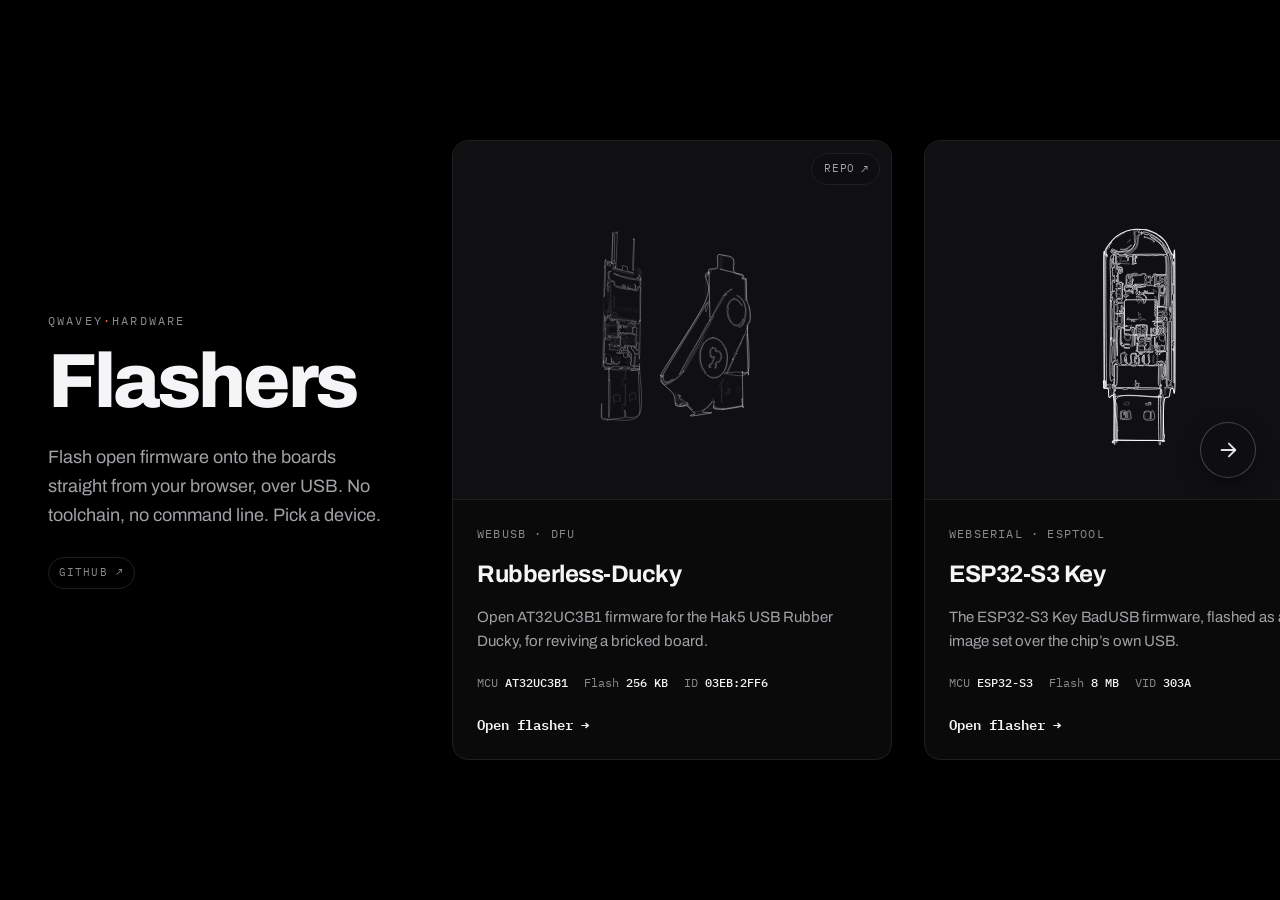
==== commit 9b324a5b: "flashers: real Rubber Ducky trace + shared draw-in animation for <img> figures   1. Downloaded the o" ====
--- a/index.html
+++ b/index.html
@@ -323,6 +323,7 @@
     .scroll-hint { display: none; }
   }
 </style>
+<script defer src="./js/traced-draw.js?v=1"></script>
 </head>
 <body>
 
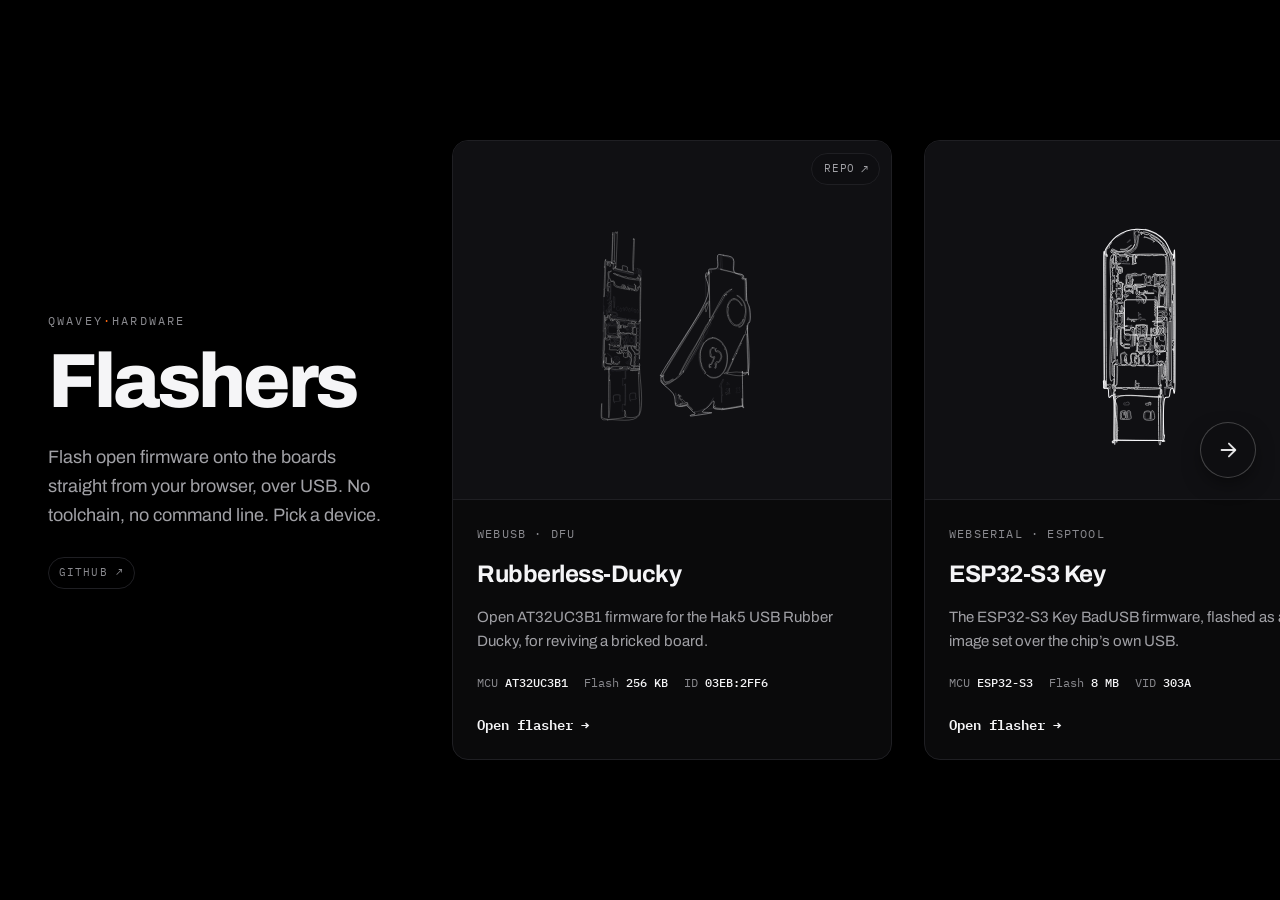
==== commit c943f2e3: "hub: draw-in animation now fires per-tile as it scrolls into view The user's report: only the Rubber" ====
--- a/index.html
+++ b/index.html
@@ -323,7 +323,7 @@
     .scroll-hint { display: none; }
   }
 </style>
-<script defer src="./js/traced-draw.js?v=1"></script>
+<script defer src="./js/traced-draw.js?v=2"></script>
 </head>
 <body>
 
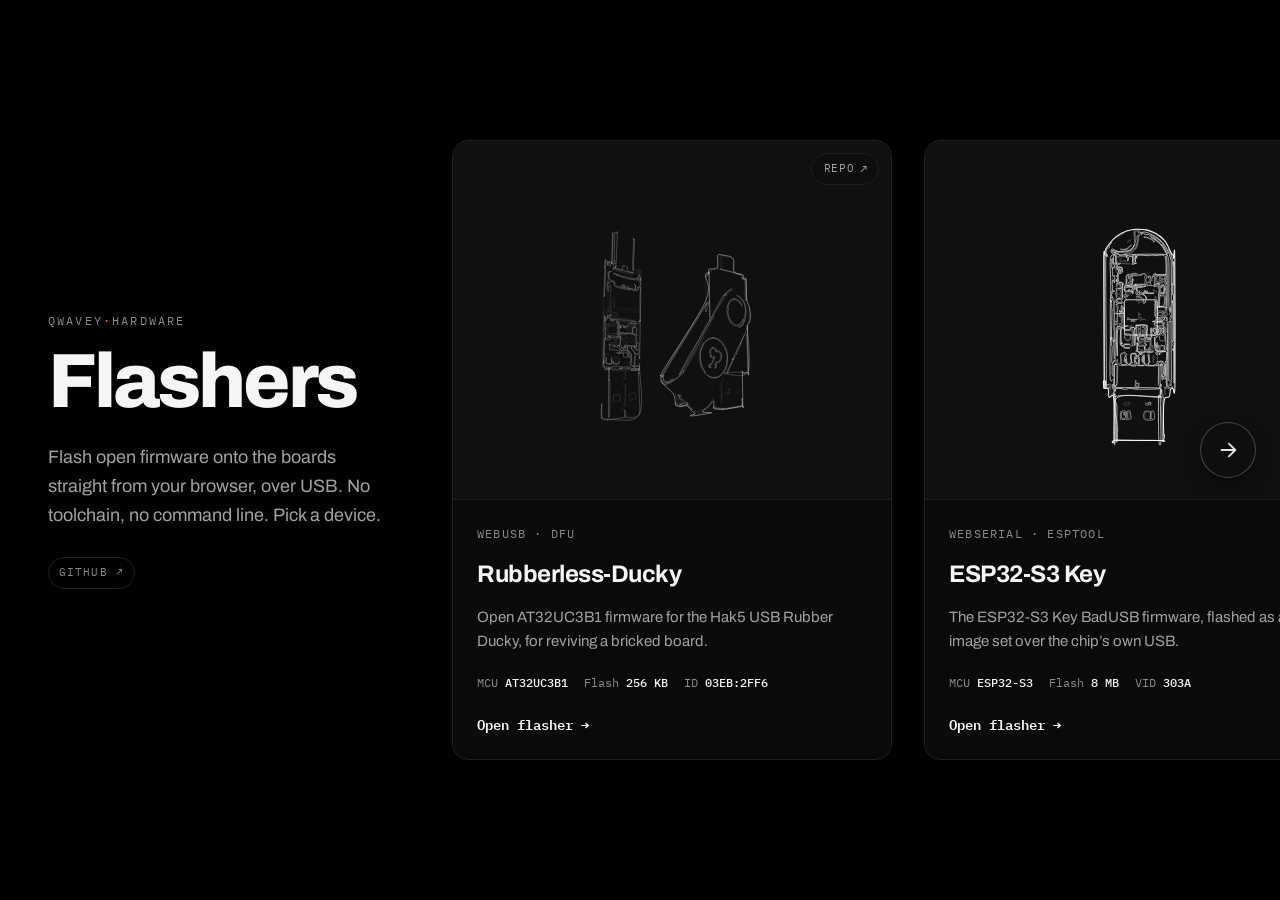
==== commit 7d41c727: "hub: fix Android layout — traced figure was collapsed to a sliver Two real bugs the Android screensh" ====
--- a/index.html
+++ b/index.html
@@ -154,9 +154,15 @@
     /* The traced SVG images inside are 100+ KB of vector paths. Wrap
        them in a paint-contained box so the compositor can treat the
        whole art region as one bitmap and cache it — scroll then
-       translates the cache instead of re-rasterising the SVG. */
-    contain: strict;
-    contain-intrinsic-size: 100% 100%;
+       translates the cache instead of re-rasterising the SVG.
+       NOTE: `contain: strict` was tried here and collapsed the art
+       box to zero on mobile — `size` containment plus
+       `contain-intrinsic-size: 100% 100%` (percentages don't work
+       there, silently fell back to 0×0) meant the browser reserved
+       no space at all and the traced figure showed as a thin line.
+       `layout paint style` is safe — no size containment, so the
+       image sizes to its natural aspect and gets its own layer. */
+    contain: layout paint style;
     /* Nudge the browser into promoting this to its own layer. */
     transform: translateZ(0);
   }
@@ -313,14 +319,54 @@
     body { overflow-x: hidden; overflow-y: auto; height: auto;
            scrollbar-width: auto; -ms-overflow-style: auto; }
     body::-webkit-scrollbar { display: initial; width: 8px; height: 8px; }
-    body { flex-direction: column; padding: var(--s-6) var(--s-5); }
-    .mast { position: static; width: 100%; height: auto; padding: 0 0 24px; background: none; text-align: center; }
-    .mast .mast-github { align-self: center; }
-    .wrap { flex-direction: column; padding: 0; gap: var(--s-6); min-height: 0; perspective: none; }
-    .grid { flex-direction: column; gap: 20px; }
-    .card { width: 100%; height: auto; --rx: 0deg !important; --ry: 0deg !important; --lift: 0 !important; }
-    .card:hover { transform: none; }
+    body { flex-direction: column; padding: 32px 20px 40px; align-items: stretch; }
+
+    /* Mast: not fixed on mobile, no gradient. Tight type so the intro
+       block doesn't push the first card past a full screen height. */
+    .mast {
+      position: static; width: 100%; height: auto; max-width: none;
+      padding: 0 0 20px; background: none; text-align: left;
+      display: block;
+    }
+    .mast h1     { font-size: clamp(40px, 12vw, 60px); line-height: 1; margin: 6px 0 12px; }
+    .mast p      { font-size: 15px; line-height: 1.45; margin: 0 0 16px; max-width: 40ch; }
+    .mast .eyebrow { margin: 0 0 6px; }
+    .mast .mast-github { align-self: flex-start; display: inline-block; }
+
+    /* Wrap: vertical stack under the mast. */
+    .wrap {
+      flex-direction: column; padding: 0; gap: 20px;
+      min-height: 0; perspective: none; width: 100%; align-items: stretch;
+    }
+    .grid { flex-direction: column; gap: 20px; width: 100%; }
+
+    /* Card: fill screen width. Explicit two-row layout: figure on top
+       (fixed-ish height so the art is actually visible — the desktop
+       min(620px, 80vh) heights collapsed the SVG to a sliver on a
+       narrow portrait viewport), body below. */
+    .card {
+      width: 100%; height: auto; max-width: 100%;
+      display: grid; grid-template-rows: 220px auto;
+      --rx: 0deg !important; --ry: 0deg !important; --lift: 0 !important;
+    }
+    .card:hover { transform: none; scale: 1; }
+
+    .card .art {
+      flex: none; height: 220px; min-height: 0;
+      display: flex; align-items: center; justify-content: center;
+      padding: 16px;
+    }
+    /* Make the traced img fill the art box with letterboxing, no crop. */
+    .card .art img, .card .art svg {
+      max-width: 100%; max-height: 100%; width: auto; height: auto;
+      object-fit: contain;
+    }
+
+    .card .body { padding: 18px 20px 22px; }
+    .card-repo { top: 8px; right: 8px; padding: 4px 8px 4px 10px; font-size: 10px; }
+
     .scroll-hint { display: none; }
+    .cursor-light { display: none; }
   }
 </style>
 <script defer src="./js/traced-draw.js?v=2"></script>
